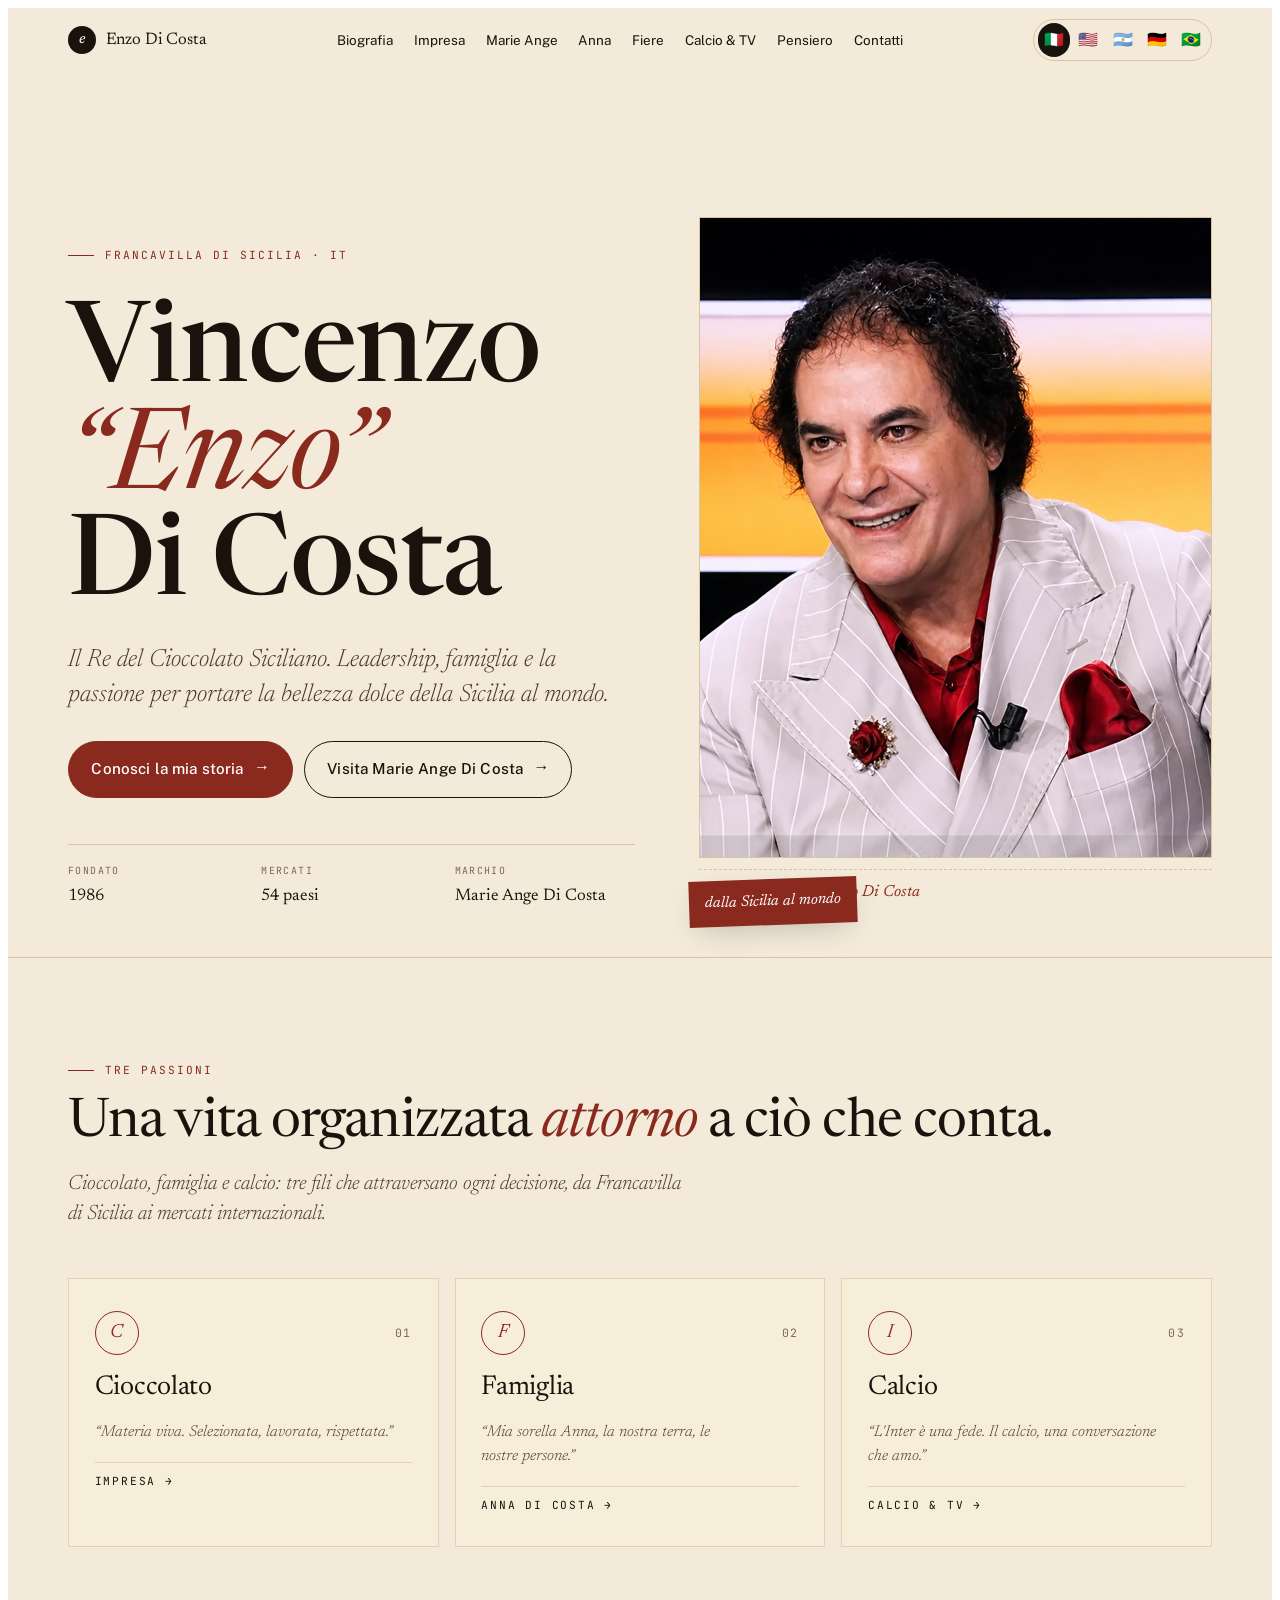
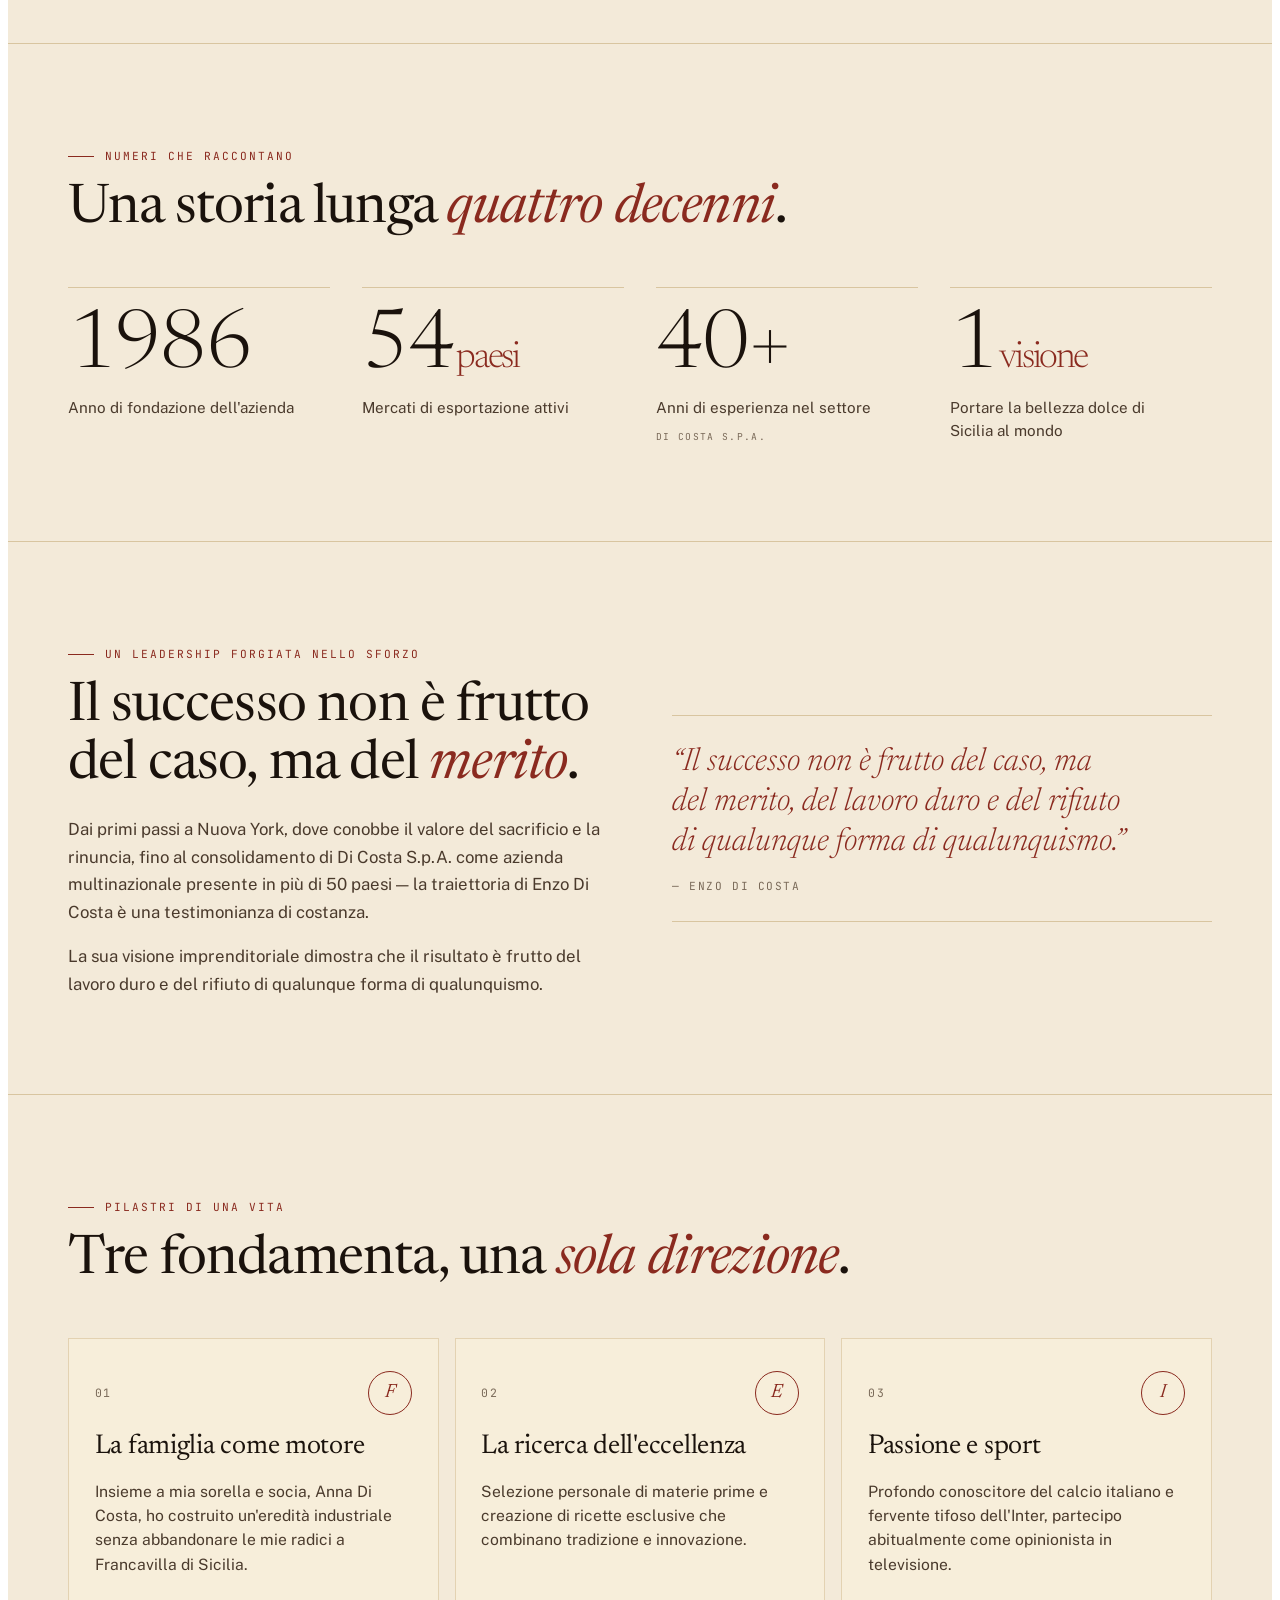
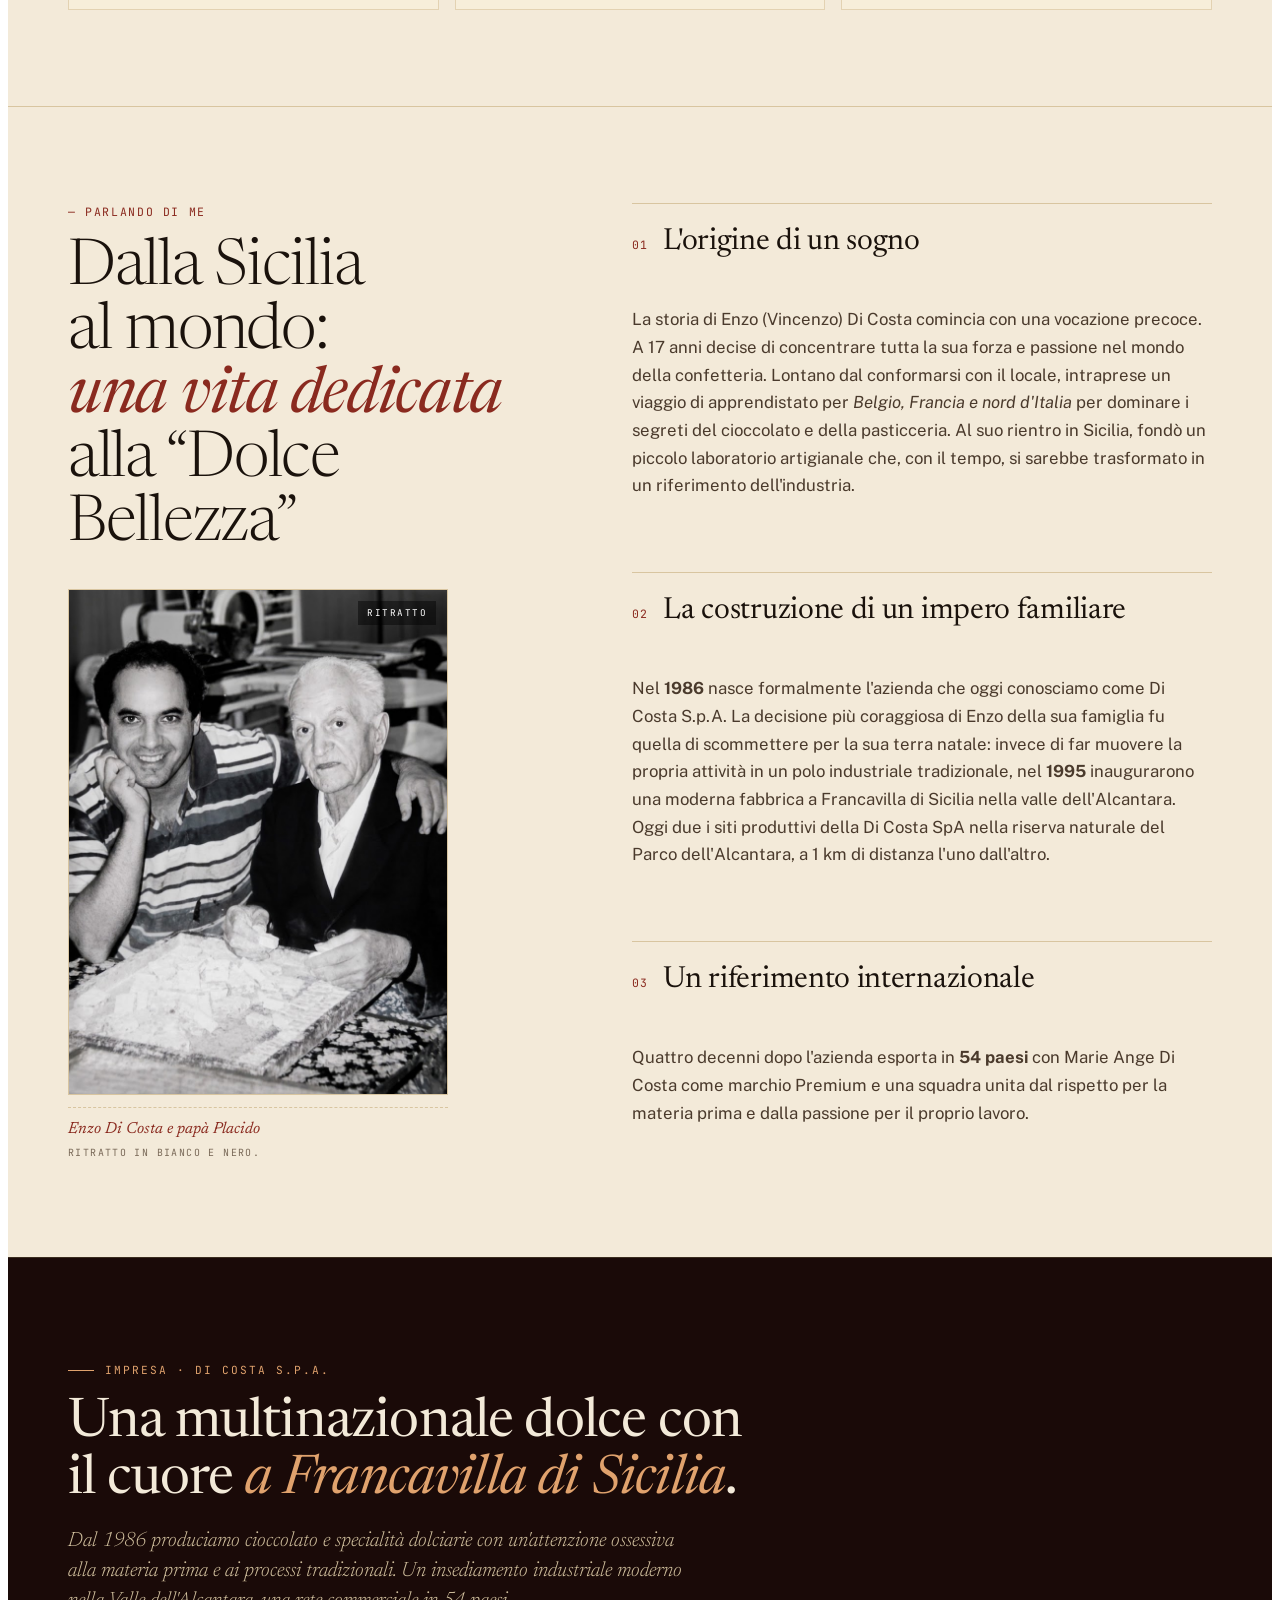
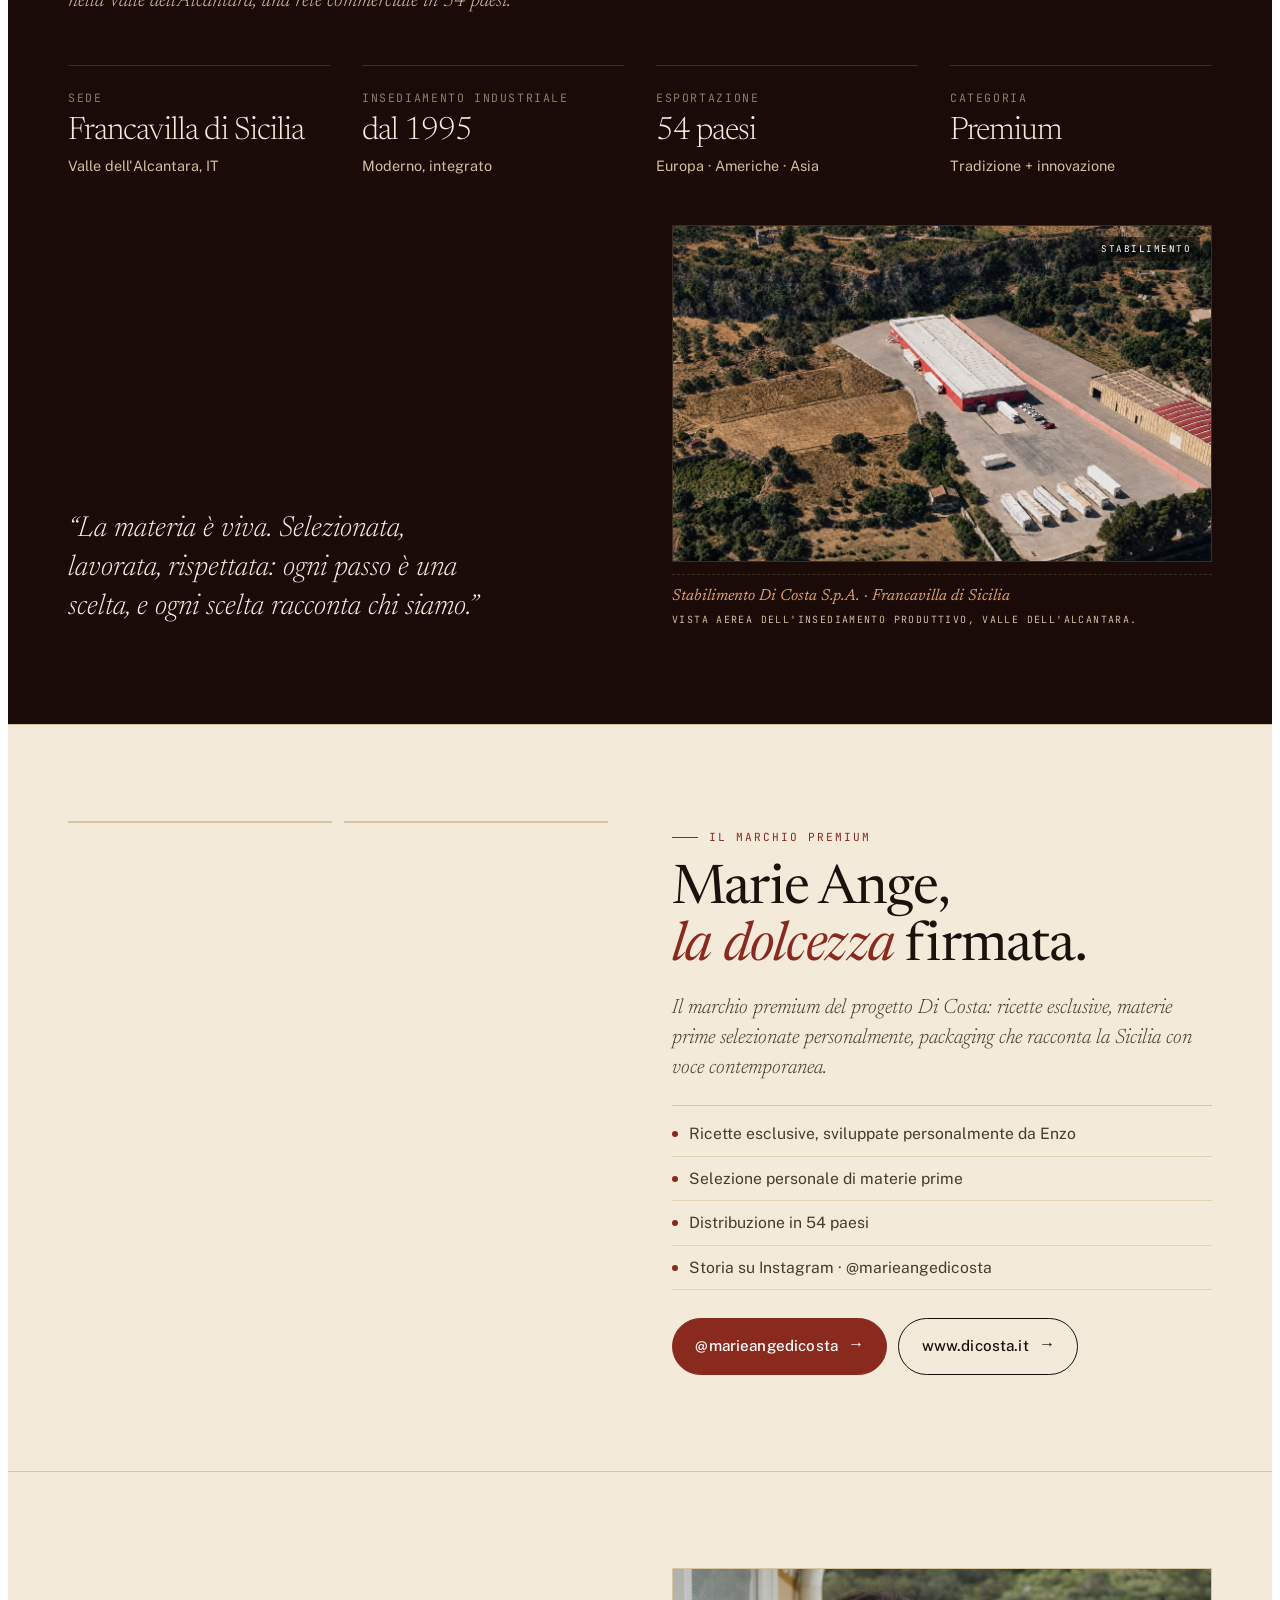
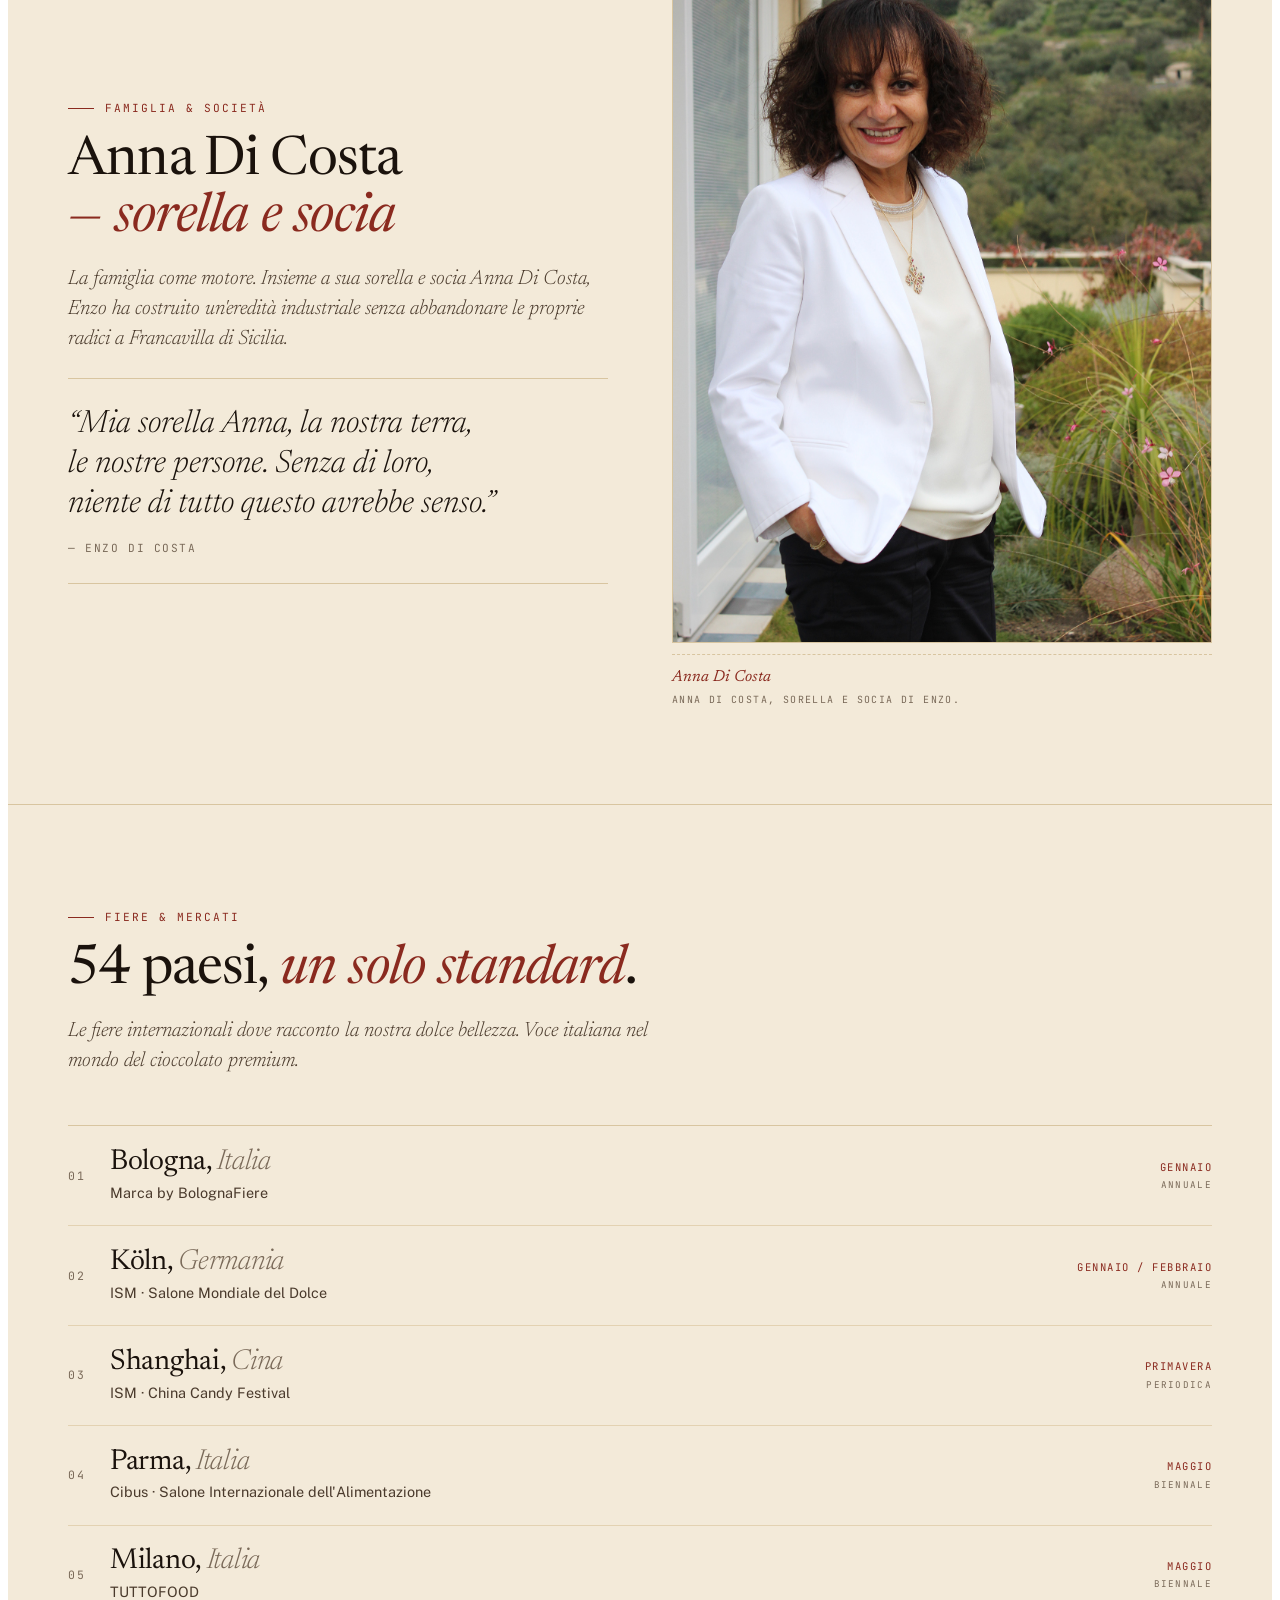
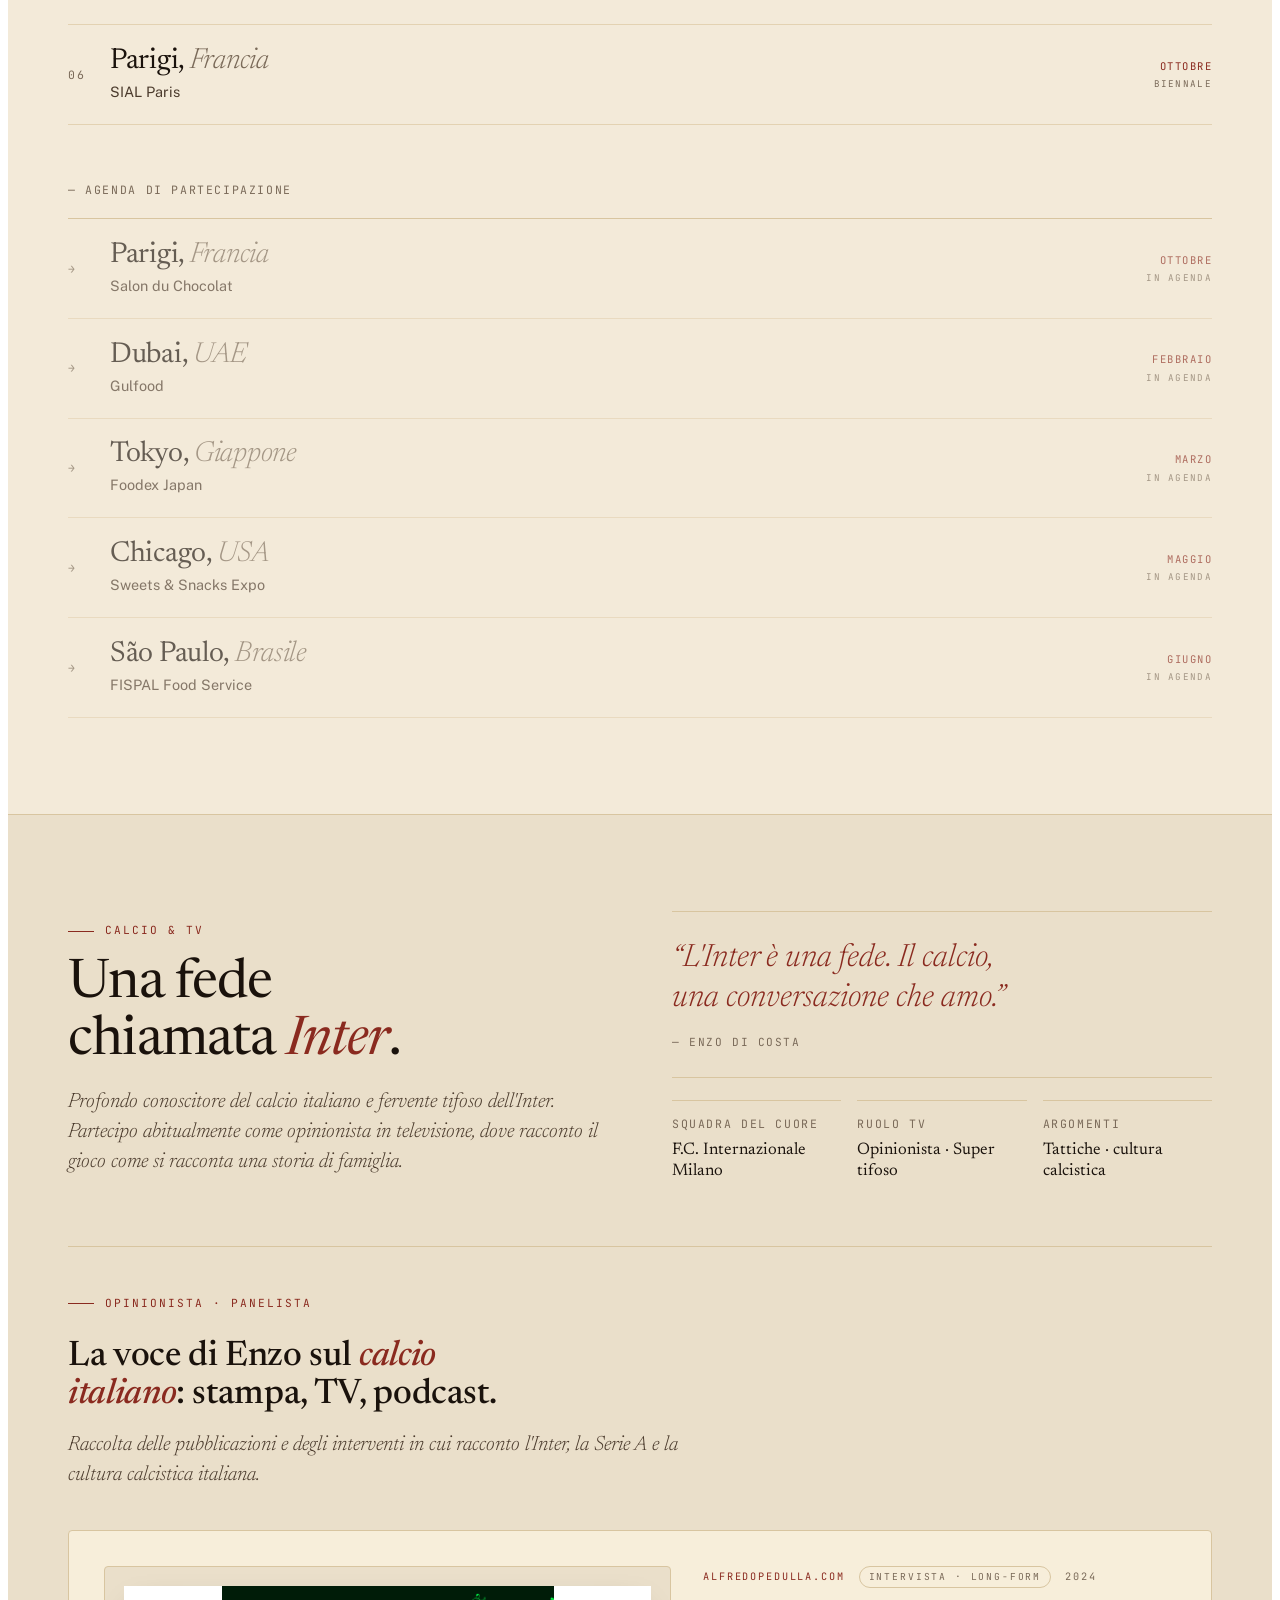
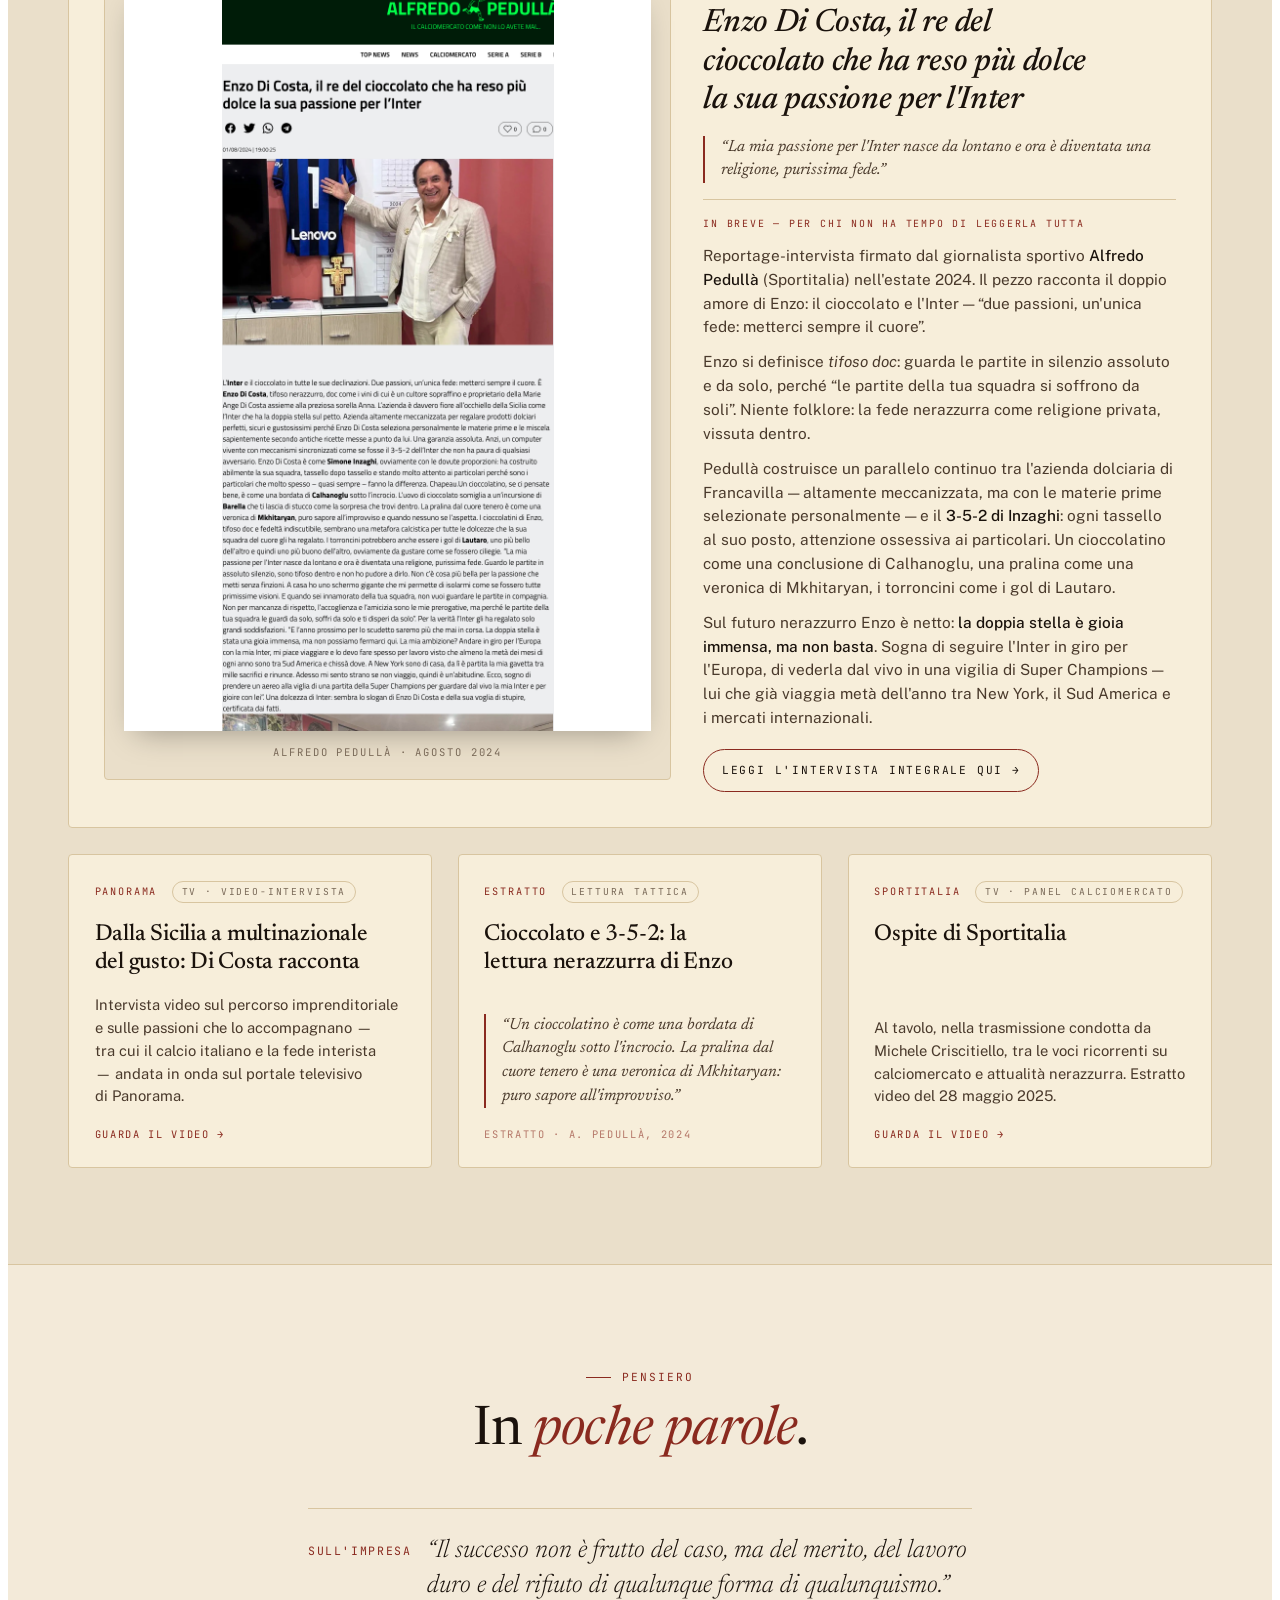
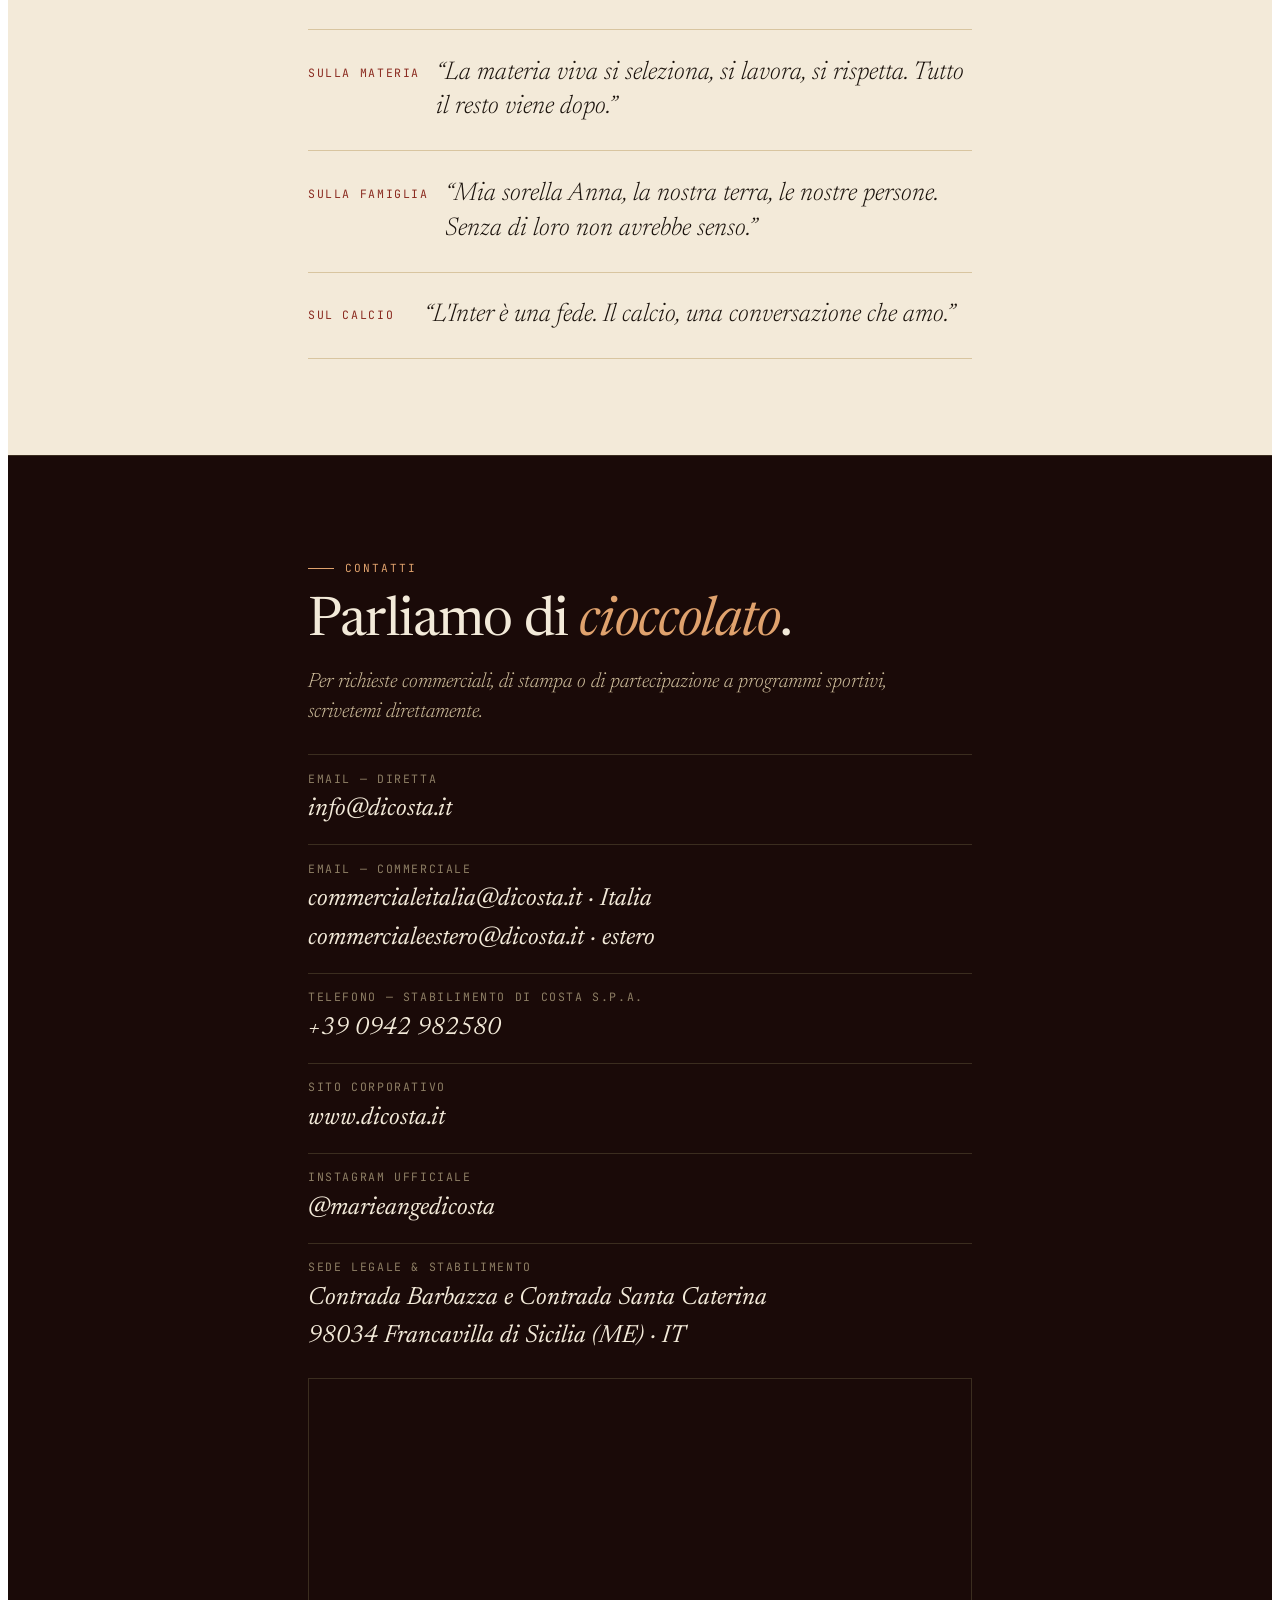
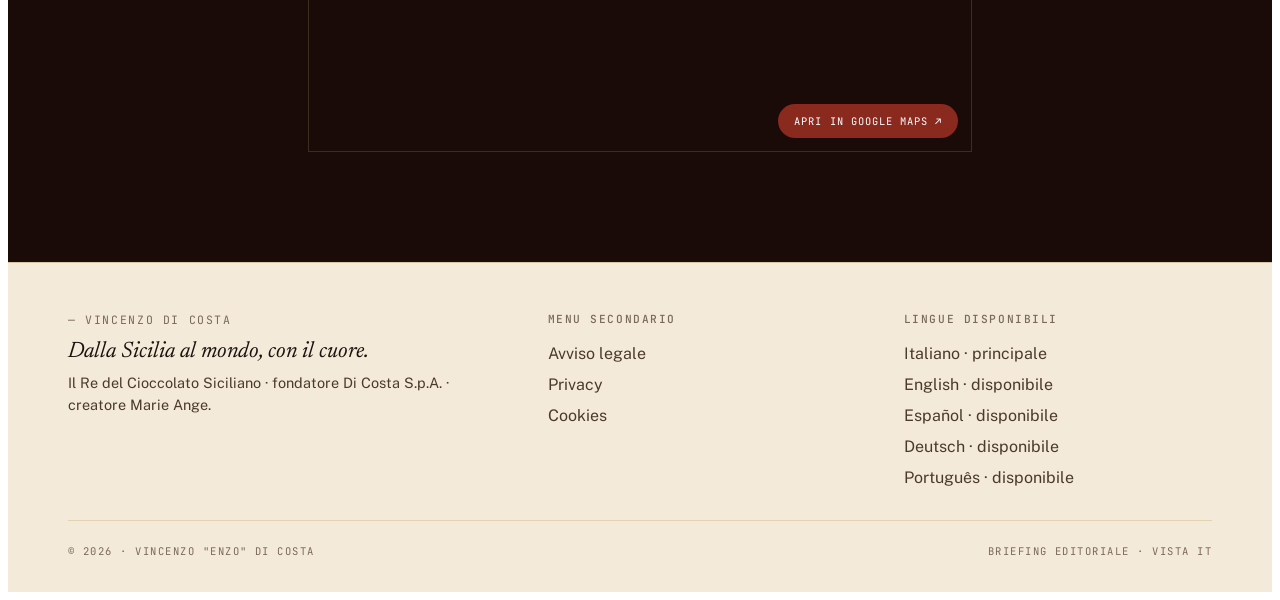
==== index.html @ a385c265 "Corrige regresión: restaura las 7 correcciones de contenido pisadas accidentalmente por un sync hech" ====
<!doctype html>
<html lang="it">
<head>
<meta charset="utf-8" />
<meta name="viewport" content="width=device-width, initial-scale=1, viewport-fit=cover" />
<title>Vincenzo "Enzo" Di Costa — Il Re del Cioccolato Siciliano</title>
<meta name="description" content="Imprenditore siciliano, fondatore di Di Costa S.p.A. e Marie Ange. Storia, valori, ferie internazionali e voce nel mondo del calcio." />

<!--
=========================================================
  ENZO DI COSTA · sito vetrina personale — stato di lavoro
=========================================================

  ULTIMO AGGIORNAMENTO: maggio 2026
  FILE: Enzo Di Costa.html (single-file vanilla HTML/CSS/JS)
  LINGUE: IT (principale) · EN · ES — switcher attivo (stub)

  ─────────────────────────────────────────────────────────
  SEZIONI ATTIVE (in ordine di scroll)
  ─────────────────────────────────────────────────────────
   01  Hero
   02  Tre passioni (cards: cioccolato · famiglia · calcio)
   03  Biografia
   04  Impresa / Di Costa S.p.A.
   05  Anna Di Costa
   06  Ferie & mercati internazionali (54 paesi)
   07  Calcio & TV  →  include il modulo
                       "Opinionista · panelista"
                       con embed in-page dell'intervista
                       di Alfredo Pedullà (2024).
   08  Pensiero (4 citazioni)
   09  Stampa (rassegna)
   10  Contatto (form + dati diretti)
   11  Footer

  ─────────────────────────────────────────────────────────
  STATO ATTUALE
  ─────────────────────────────────────────────────────────
   ✓ Layout, type system, palette, tweaks panel, switcher
     lingua, modal embed, form contatto (stub) → OK
   ✓ Sezione Calcio & TV ampliata con cards
     "Opinionista · panelista":
       · Intervista Pedullà (featured, con riassunto IT
         e bottone che apre il modal con iframe)
       · Video Panorama
       · Estratto tattico "cioccolato / 3-5-2"
       · 3 cards placeholder "da completare…" per
         future apparizioni TV, reels IG e podcast.

  ─────────────────────────────────────────────────────────
  DA COMPLETARE — dati da fornire all'IA per il prossimo giro
  ─────────────────────────────────────────────────────────

   ▸ CONTATTI (sezione #contatto)
     Tutte le righe sono marcate "da completare…".
     Servono:
       □ email diretta
       □ email ufficio stampa
       □ email commerciale & distribuzione
       □ telefono stabilimento Di Costa S.p.A.
         (NB: NON inserire il numero personale di Enzo)
       □ sito corporativo (www.dicosta.it ?)
       □ Instagram ufficiale (handle reale)
       □ Facebook
       □ YouTube
       □ indirizzo legale completo (via + CAP)
       □ P.IVA / C.F.
       □ manager sport & TV — nome + email
       □ ufficio stampa — nome + email
     NB: niente LinkedIn, niente TikTok, niente numero
         di telefono personale.

   ▸ FORM CONTATTO
     Attualmente è uno stub (mostra messaggio di successo
     senza inviare). Decidere se collegare a Formspree /
     Web3Forms / mailto: o a un backend.

   ▸ OPINIONISTA · PANELISTA (sezione #calcio → #opinionista)
     □ titoli reali dei programmi TV con date di messa in onda
     □ link/permalink ai reel Instagram da embeddare
     □ titoli + link dei podcast in cui Enzo è stato ospite
     □ eventuali screenshot o foto di scena per i media

   ▸ LEGALI
     □ testi di Privacy Policy / Cookie Policy / GDPR
       (oggi i link nel footer puntano a "#")

   ▸ ASSET MANCANTI (placeholder presenti)
     □ foto Enzo (hero, biografia, calcio)
     □ foto Anna
     □ foto stabilimento / linee produttive
     □ logo Di Costa S.p.A. + logo Marie Ange (vettoriali)

  ─────────────────────────────────────────────────────────
  NOTE TECNICHE
  ─────────────────────────────────────────────────────────
   · Embed Pedullà: usa iframe in modal. Se il dominio
     blocca l'inclusione (X-Frame-Options / CSP), il
     fallback automatico mostra il pulsante "Apri ↗".
     Alternativa: ri-pubblicare il testo come pagina
     interna con citazione di fonte.
   · Tweaks panel: palette / densità / tema chiaro-scuro /
     sticker hero — già funzionante, persistente via
     postMessage editor.
   · Speaker notes: non previste (sito, non deck).

=========================================================
-->

<link rel="preconnect" href="https://fonts.googleapis.com" />
<link rel="preconnect" href="https://fonts.gstatic.com" crossorigin />
<link href="https://fonts.googleapis.com/css2?family=Newsreader:ital,opsz,wght@0,6..72,300..700;1,6..72,300..700&family=Public+Sans:wght@300..700&family=JetBrains+Mono:wght@400;500&display=swap" rel="stylesheet" />

<script type="application/ld+json">
{
  "@context": "https://schema.org",
  "@graph": [
    {
      "@type": "Person",
      "name": "Vincenzo \"Enzo\" Di Costa",
      "givenName": "Vincenzo",
      "alternateName": "Enzo Di Costa",
      "jobTitle": "Fondatore e Presidente",
      "url": "https://enzodicosta.com/",
      "worksFor": { "@id": "https://enzodicosta.com/#organization" },
      "sameAs": [
        "https://www.dicosta.it",
        "https://www.instagram.com/marieangedicosta"
      ]
    },
    {
      "@type": "Organization",
      "@id": "https://enzodicosta.com/#organization",
      "name": "Di Costa S.p.A.",
      "foundingDate": "1986",
      "founder": { "@type": "Person", "name": "Vincenzo \"Enzo\" Di Costa" },
      "brand": { "@type": "Brand", "name": "Marie Ange" },
      "address": {
        "@type": "PostalAddress",
        "streetAddress": "Contrada Barbazza e Contrada Santa Caterina",
        "postalCode": "98034",
        "addressLocality": "Francavilla di Sicilia",
        "addressRegion": "ME",
        "addressCountry": "IT"
      },
      "url": "https://www.dicosta.it",
      "sameAs": ["https://www.instagram.com/marieangedicosta"]
    },
    {
      "@type": "FAQPage",
      "mainEntity": [
        {
          "@type": "Question",
          "name": "Chi è Enzo Di Costa?",
          "acceptedAnswer": {
            "@type": "Answer",
            "text": "Vincenzo \"Enzo\" Di Costa è un imprenditore siciliano, fondatore e presidente di Di Costa S.p.A., azienda dolciaria fondata nel 1986 a Francavilla di Sicilia. È anche opinionista calcistico, tifoso dell'Inter, con apparizioni regolari su Sportitalia."
          }
        },
        {
          "@type": "Question",
          "name": "Che cos'è Di Costa S.p.A.?",
          "acceptedAnswer": {
            "@type": "Answer",
            "text": "Di Costa S.p.A. è un'azienda dolciaria siciliana fondata nel 1986, con sede in Contrada Barbazza e Contrada Santa Caterina, Francavilla di Sicilia (Valle dell'Alcantara). Esporta in 54 paesi."
          }
        },
        {
          "@type": "Question",
          "name": "Che cos'è Marie Ange?",
          "acceptedAnswer": {
            "@type": "Answer",
            "text": "Marie Ange è il marchio premium di Di Costa S.p.A., dedicato a cioccolato e specialità dolci di alta gamma."
          }
        },
        {
          "@type": "Question",
          "name": "In quanti paesi esporta Di Costa S.p.A.?",
          "acceptedAnswer": {
            "@type": "Answer",
            "text": "Di Costa S.p.A. esporta in 54 paesi."
          }
        },
        {
          "@type": "Question",
          "name": "Dove si trova lo stabilimento di Di Costa S.p.A.?",
          "acceptedAnswer": {
            "@type": "Answer",
            "text": "Lo stabilimento si trova a Francavilla di Sicilia (ME), nel Valle dell'Alcantara, in Sicilia."
          }
        },
        {
          "@type": "Question",
          "name": "Chi è Anna Di Costa?",
          "acceptedAnswer": {
            "@type": "Answer",
            "text": "Anna Di Costa è la sorella e socia di Enzo Di Costa, con cui ha costruito l'eredità industriale di Di Costa S.p.A."
          }
        },
        {
          "@type": "Question",
          "name": "Enzo Di Costa è legato anche al mondo del calcio?",
          "acceptedAnswer": {
            "@type": "Answer",
            "text": "Sì — è un profondo conoscitore del calcio italiano e fervente tifoso dell'Inter. Partecipa regolarmente come opinionista in TV, con apparizioni su Sportitalia, incluso un reportage-intervista firmato da Alfredo Pedullà nel 2024."
          }
        },
        {
          "@type": "Question",
          "name": "A quali fiere internazionali partecipa Di Costa S.p.A.?",
          "acceptedAnswer": {
            "@type": "Answer",
            "text": "Di Costa S.p.A. partecipa a fiere internazionali del settore dolciario e alimentare, tra cui Marca (Bologna), ISM (Colonia e Shanghai), Cibus (Parma), TUTTOFOOD (Milano) e SIAL (Parigi)."
          }
        }
      ]
    }
  ]
}
</script>

<style id="edc-styles">
/* =========================================================
   ENZO DI COSTA — single-file vanilla design
   All selectors prefixed `.edc-` so WordPress theme CSS
   cannot override us. Drop the whole <style> + <body> markup
   into a WP Custom HTML block or a page template.
   ========================================================= */

.edc * { box-sizing: border-box; }
.edc {
  /* tokens — overwritten at runtime by the Tweaks panel */
  --edc-bg:        #f3ead9;
  --edc-bg-soft:   #ece1c9;
  --edc-bg-card:   #f8f1e2;
  --edc-bg-deep:   #1d130c;
  --edc-ink:       #1a120c;
  --edc-ink-soft:  #4a3a2c;
  --edc-ink-mute:  #7a6a59;
  --edc-line:      #d8c5a0;
  --edc-line-soft: #e3d2b2;
  --edc-accent:    #b25a2c;
  --edc-accent-2:  #8a2a1f;
  --edc-pad:       1.25rem;

  --edc-f-serif: "Newsreader", ui-serif, Georgia, "Times New Roman", serif;
  --edc-f-sans:  "Public Sans", -apple-system, BlinkMacSystemFont, "Helvetica Neue", Arial, sans-serif;
  --edc-f-mono:  "JetBrains Mono", ui-monospace, "SF Mono", Menlo, monospace;

  background: var(--edc-bg);
  color: var(--edc-ink);
  font-family: var(--edc-f-sans);
  font-size: 16px;
  line-height: 1.55;
  -webkit-font-smoothing: antialiased;
  text-rendering: optimizeLegibility;
  transition: background .3s ease, color .3s ease;
}
.edc[data-theme="dark"] {
  --edc-bg:        #14100b;
  --edc-bg-soft:   #1f1812;
  --edc-bg-card:   #1a140e;
  --edc-bg-deep:   #0b0805;
  --edc-ink:       #f3ead9;
  --edc-ink-soft:  #d9c8a6;
  --edc-ink-mute:  #8a7a60;
  --edc-line:      #3a2e22;
  --edc-line-soft: #2a2118;
  --edc-accent:    #d97a45;
  --edc-accent-2:  #c84a36;
}

.edc ::selection { background: var(--edc-accent); color: #fff; }
.edc a { color: inherit; text-decoration: none; }
.edc img { display: block; max-width: 100%; }
.edc h1, .edc h2, .edc h3, .edc h4 { font-family: var(--edc-f-serif); font-weight: 500; letter-spacing: -0.01em; margin: 0; }
.edc p { margin: 0; }
.edc button { font: inherit; color: inherit; }
.edc ul, .edc ol { margin: 0; padding: 0; list-style: none; }

@media (min-width: 720px)  { .edc { --edc-pad: 2rem; } }
@media (min-width: 1100px) { .edc { --edc-pad: 3rem; } }

/* layout primitives */
.edc-wrap { width: 100%; max-width: 1240px; margin: 0 auto; padding: 0 var(--edc-pad); }
.edc-wrap-narrow { width: 100%; max-width: 760px; margin: 0 auto; padding: 0 var(--edc-pad); }
.edc-section { padding: 4rem 0; position: relative; }
.edc-section + .edc-section { border-top: 1px solid var(--edc-line); }
@media (min-width: 720px) { .edc-section { padding: 6rem 0; } }

.edc-mono {
  font-family: var(--edc-f-mono);
  font-size: 0.72rem;
  letter-spacing: 0.14em;
  text-transform: uppercase;
}
.edc-eyebrow {
  display: inline-flex; align-items: center; gap: 0.7rem;
  font-family: var(--edc-f-mono);
  font-size: 0.7rem;
  letter-spacing: 0.18em;
  text-transform: uppercase;
  color: var(--edc-accent);
  margin-bottom: 1rem;
  white-space: nowrap;
  max-width: 100%;
  overflow: hidden;
  text-overflow: ellipsis;
}
.edc-eyebrow::before {
  content: ""; width: 1.6rem; height: 1px; background: var(--edc-accent);
}
.edc h2.edc-display, .edc .edc-display {
  font-family: var(--edc-f-serif);
  font-weight: 400;
  font-size: clamp(1.9rem, 5.5vw, 3.4rem);
  line-height: 1.05;
  letter-spacing: -0.015em;
  text-wrap: balance;
}
.edc .edc-kicker {
  font-family: var(--edc-f-serif);
  font-style: italic;
  font-weight: 300;
  font-size: clamp(1.05rem, 2.4vw, 1.3rem);
  color: var(--edc-ink-soft);
  line-height: 1.45;
  max-width: 620px;
  text-wrap: pretty;
  margin-top: 1.1rem;
}
.edc-accent-italic { color: var(--edc-accent); font-style: italic; }

/* CTA */
.edc a.edc-cta,
.edc .edc-cta {
  display: inline-flex; align-items: center; gap: 0.6rem;
  font-family: var(--edc-f-sans);
  font-size: 0.95rem;
  font-weight: 500;
  letter-spacing: 0.01em;
  padding: 0.95rem 1.4rem;
  border-radius: 999px;
  border: 1px solid var(--edc-accent);
  background: var(--edc-accent);
  color: #ffffff;
  transition: transform .2s ease, background .2s ease, color .2s ease, border-color .2s ease;
  cursor: pointer;
}
.edc a.edc-cta .edc-cta__arrow,
.edc .edc-cta .edc-cta__arrow {
  color: #ffffff;
}
.edc a.edc-cta--ghost,
.edc .edc-cta--ghost {
  background: transparent;
  color: var(--edc-ink);
  border-color: var(--edc-ink);
}
.edc a.edc-cta--ghost .edc-cta__arrow,
.edc .edc-cta--ghost .edc-cta__arrow { color: var(--edc-ink); }
.edc a.edc-cta:hover,
.edc .edc-cta:hover { transform: translateY(-1px); }
.edc a.edc-cta:hover:not(.edc-cta--ghost),
.edc .edc-cta:hover:not(.edc-cta--ghost) { background: var(--edc-ink); border-color: var(--edc-ink); color: var(--edc-bg); }
.edc a.edc-cta:hover:not(.edc-cta--ghost) .edc-cta__arrow,
.edc .edc-cta:hover:not(.edc-cta--ghost) .edc-cta__arrow { color: var(--edc-bg); }
.edc a.edc-cta--ghost:hover,
.edc .edc-cta--ghost:hover { background: var(--edc-ink); border-color: var(--edc-ink); color: var(--edc-bg); }
.edc a.edc-cta--ghost:hover .edc-cta__arrow,
.edc .edc-cta--ghost:hover .edc-cta__arrow { color: var(--edc-bg); }
.edc-cta__arrow { font-family: var(--edc-f-serif); font-style: italic; font-size: 1.05em; transform: translateY(-1px); }

/* placeholder (striped SVG-style) */
.edc-ph {
  position: relative;
  background: var(--edc-bg-soft);
  background-image: repeating-linear-gradient(135deg, transparent 0 22px, rgba(120,80,40,.08) 22px 23px);
  border: 1px solid var(--edc-line);
  display: flex; align-items: flex-end; justify-content: flex-start;
  overflow: hidden;
}
.edc-ph--deep {
  background: var(--edc-bg-deep);
  background-image: repeating-linear-gradient(135deg, transparent 0 22px, rgba(255,236,200,.07) 22px 23px);
  border-color: rgba(255,236,200,.08);
}
.edc-ph__label {
  font-family: var(--edc-f-mono);
  font-size: 0.66rem;
  letter-spacing: 0.14em;
  text-transform: uppercase;
  color: var(--edc-ink-mute);
  padding: 0.75rem 0.9rem;
  max-width: 88%;
  line-height: 1.4;
}
.edc-ph__corner {
  position: absolute; top: 0.9rem; right: 0.9rem;
  font-family: var(--edc-f-mono);
  font-size: 0.6rem;
  letter-spacing: 0.16em;
  text-transform: uppercase;
  color: var(--edc-ink-mute);
}

/* =========================================================
   NAV
   ========================================================= */
.edc-nav {
  position: sticky; top: 0; z-index: 80;
  background: transparent;
  border-bottom: 1px solid transparent;
  transition: background .25s ease, border-color .25s ease, backdrop-filter .25s ease;
}
.edc-nav.is-scrolled {
  background: color-mix(in oklab, var(--edc-bg) 88%, transparent);
  backdrop-filter: blur(14px) saturate(120%);
  -webkit-backdrop-filter: blur(14px) saturate(120%);
  border-bottom-color: var(--edc-line-soft);
}
.edc-nav__inner {
  display: flex; align-items: center; justify-content: space-between;
  height: 64px;
}
.edc-logo { display: flex; align-items: center; gap: 0.6rem; }
.edc-logo__mark {
  width: 28px; height: 28px; border-radius: 50%;
  background: var(--edc-ink); color: var(--edc-bg);
  display: grid; place-items: center;
  font-family: var(--edc-f-serif); font-style: italic;
  font-size: 0.95rem; font-weight: 500;
}
.edc-logo__word { font-family: var(--edc-f-serif); font-size: 1.05rem; letter-spacing: -0.01em; }

.edc-nav__links { display: none; align-items: center; gap: 1.3rem; }
@media (min-width: 1080px) { .edc-nav__links { display: flex; } }
.edc-nav__link {
  font-size: 0.84rem;
  color: var(--edc-ink-soft);
  position: relative;
  padding: 0.25rem 0;
  transition: color .2s ease;
}
.edc-nav__link.is-active,
.edc-nav__link:hover { color: var(--edc-accent); }
.edc-nav__link.is-active::after {
  content: ""; position: absolute; left: 0; right: 0; bottom: -2px;
  height: 1px; background: var(--edc-accent);
}

.edc-nav__right { display: flex; align-items: center; gap: 0.6rem; }
.edc-lang {
  display: flex; align-items: center; gap: 0.1rem;
  font-size: 1rem;
  border: 1px solid var(--edc-line);
  border-radius: 999px;
  padding: 0.2rem;
}
.edc-lang button {
  border: none; cursor: pointer; background: transparent;
  line-height: 1;
  padding: 0.3rem 0.4rem;
  border-radius: 999px;
  transition: all .2s ease;
  font: inherit;
}
.edc-lang button.is-active { background: var(--edc-ink); }

.edc-menu-btn {
  width: 40px; height: 40px; border-radius: 50%;
  border: 1px solid var(--edc-line);
  background: transparent; color: var(--edc-ink);
  cursor: pointer; display: grid; place-items: center;
}
/* redundant on desktop — the full nav links are already visible there */
@media (min-width: 1080px) { .edc-menu-btn { display: none; } }
.edc-menu-btn__icon {
  display: block; width: 16px; height: 10px; position: relative;
}
.edc-menu-btn__icon span {
  position: absolute; left: 0; right: 0; height: 1px;
  background: currentColor;
  transition: transform .2s ease, top .2s ease;
}
.edc-menu-btn__icon span:nth-child(1) { top: 0; }
.edc-menu-btn__icon span:nth-child(2) { top: 9px; }
.edc-menu-btn.is-open .edc-menu-btn__icon span:nth-child(1) { top: 4px; transform: rotate(45deg); }
.edc-menu-btn.is-open .edc-menu-btn__icon span:nth-child(2) { top: 4px; transform: rotate(-45deg); }

/* sliding menu panel */
.edc-menu {
  position: fixed; inset: 0; z-index: 75;
  background: var(--edc-bg);
  transform: translateY(-100%);
  transition: transform .45s cubic-bezier(.7,0,.2,1);
  padding-top: 64px;
  overflow: auto;
}
.edc-menu.is-open { transform: translateY(0); }
.edc-menu__inner { padding-top: 1.6rem; padding-bottom: 3rem; }
.edc-menu__label { color: var(--edc-ink-mute); margin-bottom: 1.4rem; }
.edc-menu__list { display: grid; gap: 0.2rem; }
.edc-menu__item { border-top: 1px solid var(--edc-line-soft); }
.edc-menu__item a {
  display: flex; justify-content: space-between; align-items: baseline;
  padding: 0.8rem 0;
  font-family: var(--edc-f-serif);
  font-size: clamp(1.35rem, 4.5vw, 1.95rem);
  font-weight: 400;
  line-height: 1.05;
  letter-spacing: -0.015em;
}
.edc-menu__item a:hover { color: var(--edc-accent); }
.edc-menu__item small {
  font-family: var(--edc-f-mono);
  font-size: 0.62rem;
  letter-spacing: 0.14em;
  color: var(--edc-ink-mute);
}
.edc-menu__contact {
  margin-top: 3rem; padding-top: 1.4rem;
  border-top: 1px solid var(--edc-line);
  display: grid; gap: 0.8rem;
}
.edc-menu__contact a {
  font-family: var(--edc-f-serif);
  font-size: 1.2rem;
  font-style: italic;
}
.edc-menu__contact a:hover { color: var(--edc-accent); }

/* =========================================================
   HERO
   ========================================================= */
.edc-hero { padding-top: 7rem; padding-bottom: 3rem; }
@media (min-width: 720px) { .edc-hero { padding-top: 9rem; } }
.edc-hero__grid {
  display: grid; grid-template-columns: minmax(0, 1fr); gap: 2.4rem;
}
@media (min-width: 860px) {
  .edc-hero__grid { grid-template-columns: 1.05fr 0.95fr; gap: 4rem; align-items: end; }
}
.edc-hero__text { display: grid; gap: 1.4rem; align-content: start; }
.edc-hero__h1 {
  font-family: var(--edc-f-serif);
  font-weight: 300;
  font-size: clamp(2.6rem, 11vw, 7rem);
  line-height: 0.95;
  letter-spacing: -0.025em;
  text-wrap: balance;
}
.edc-hero__h1 em { font-style: italic; font-weight: 400; color: var(--edc-accent); }
.edc-hero__lema {
  font-family: var(--edc-f-serif);
  font-style: italic;
  font-weight: 300;
  font-size: clamp(1.15rem, 3.5vw, 1.55rem);
  color: var(--edc-ink-soft);
  line-height: 1.4;
  max-width: 560px;
  text-wrap: pretty;
}
.edc-hero__ctas { display: flex; gap: 0.7rem; flex-wrap: wrap; margin-top: 0.3rem; }
.edc-hero__meta {
  margin-top: 1.5rem;
  display: grid; grid-template-columns: repeat(3, minmax(0,1fr));
  gap: 0.8rem;
  border-top: 1px solid var(--edc-line);
  padding-top: 1.1rem;
}
.edc-hero__meta-label { color: var(--edc-ink-mute); font-size: 0.62rem; margin-bottom: 0.3rem; }
.edc-hero__meta-val { font-family: var(--edc-f-serif); font-size: 1.05rem; font-weight: 400; }
.edc-hero__image { position: relative; }
.edc-hero__sticker {
  position: absolute; left: -0.6rem; bottom: -1rem;
  padding: 0.7rem 1rem;
  background: var(--edc-accent); color: #fff;
  font-family: var(--edc-f-serif); font-style: italic; font-weight: 400;
  font-size: 0.95rem;
  transform: rotate(-2deg);
  box-shadow: 0 10px 30px -10px rgba(0,0,0,.25);
}

/* =========================================================
   GENERIC CARDS / GRIDS
   ========================================================= */
.edc-grid-auto {
  display: grid; gap: 1rem;
  grid-template-columns: repeat(auto-fit, minmax(260px, 1fr));
}
.edc-grid-2 { display: grid; gap: 2rem; grid-template-columns: minmax(0,1fr); }
@media (min-width: 900px) { .edc-grid-2 { grid-template-columns: 1fr 1fr; gap: 4rem; } }

.edc-card {
  padding: 2rem 1.6rem;
  background: var(--edc-bg-card);
  border: 1px solid var(--edc-line-soft);
  display: flex; flex-direction: column; gap: 1.1rem;
  position: relative;
  transition: transform .25s ease, border-color .25s ease;
}
.edc-card:hover { transform: translateY(-3px); border-color: var(--edc-accent); }
.edc-card__head { display: flex; align-items: center; justify-content: space-between; }
.edc-card__num { color: var(--edc-ink-mute); font-family: var(--edc-f-mono); font-size: 0.72rem; letter-spacing: 0.14em; text-transform: uppercase; }
.edc-card__glyph {
  width: 44px; height: 44px; border-radius: 50%;
  border: 1px solid var(--edc-accent);
  color: var(--edc-accent);
  display: grid; place-items: center;
  font-family: var(--edc-f-serif); font-style: italic; font-size: 1.2rem;
}
.edc-card h3 {
  font-family: var(--edc-f-serif); font-weight: 400;
  font-size: clamp(1.4rem, 3.8vw, 1.7rem);
  line-height: 1.1; text-wrap: balance;
}
.edc-card p {
  color: var(--edc-ink-soft);
  font-size: 0.98rem;
  line-height: 1.55;
}
.edc-card__quote {
  font-family: var(--edc-f-serif); font-style: italic; font-weight: 300;
  font-size: 1.05rem; line-height: 1.45;
  color: var(--edc-ink-soft);
  text-wrap: pretty;
}
.edc-card__link {
  font-family: var(--edc-f-mono); font-size: 0.7rem;
  letter-spacing: 0.16em; text-transform: uppercase;
  color: var(--edc-accent);
  padding-top: 0.6rem;
  border-top: 1px solid var(--edc-line-soft);
}

/* stat block */
.edc-stat { border-top: 1px solid var(--edc-line); padding-top: 1.4rem; }
.edc-stat__num {
  font-family: var(--edc-f-serif); font-weight: 300;
  font-size: clamp(3rem, 9vw, 5rem);
  line-height: 0.95;
  letter-spacing: -0.03em;
  display: flex; align-items: baseline; gap: 0.2rem;
}
.edc-stat__suffix { font-size: 0.45em; color: var(--edc-accent); }
.edc-stat__label { margin-top: 0.6rem; font-size: 0.95rem; color: var(--edc-ink-soft); max-width: 240px; }
.edc-stat__foot { margin-top: 0.7rem; color: var(--edc-ink-mute); font-family: var(--edc-f-mono); font-size: 0.6rem; letter-spacing: 0.14em; text-transform: uppercase; }

/* pullquote */
.edc-pull {
  margin: 0;
  padding: 1.6rem 0;
  border-top: 1px solid var(--edc-line);
  border-bottom: 1px solid var(--edc-line);
}
.edc-pull p {
  font-family: var(--edc-f-serif); font-style: italic; font-weight: 300;
  font-size: clamp(1.4rem, 3.2vw, 2rem);
  line-height: 1.25;
  text-wrap: balance;
}
.edc-pull--accent p { color: var(--edc-accent); }
.edc-pull cite {
  display: block; margin-top: 1rem;
  font-family: var(--edc-f-mono);
  font-size: 0.7rem; letter-spacing: 0.14em; text-transform: uppercase;
  color: var(--edc-ink-mute);
  font-style: normal;
}

/* dark section helpers */
.edc-section--dark {
  background: var(--edc-bg-deep);
  --edc-ink: #f3ead9;
  --edc-ink-soft: #d0bf9d;
  --edc-ink-mute: #8d7e64;
  --edc-line: #3b2d1f;
  --edc-line-soft: #2a2018;
  --edc-bg-card: #251a11;
  /* Re-resolve the inherited color cascade — custom-property changes do NOT
     reflow already-resolved computed colors farther up the tree. */
  color: var(--edc-ink);
}
.edc-section--dark h1,
.edc-section--dark h2,
.edc-section--dark h3,
.edc-section--dark h4,
.edc-section--dark strong,
.edc-section--dark cite,
.edc-section--dark blockquote p { color: var(--edc-ink); }
.edc-section--dark .edc-eyebrow { color: #e0a26d; }
.edc-section--dark .edc-eyebrow::before { background: #e0a26d; }
.edc-section--dark .edc-accent-italic { color: #e0a26d; }

/* bio chapter rows */
.edc-bio__grid { display: grid; gap: 3rem; }
@media (min-width: 980px) {
  .edc-bio__grid { grid-template-columns: 1fr 1.2fr; gap: 5rem; }
  .edc-bio__aside { position: sticky; top: 90px; align-self: start; }
}
.edc-chapter { border-top: 1px solid var(--edc-line); padding-top: 1.4rem; display: grid; gap: 0.8rem; }
.edc-chapter__head { display: flex; align-items: baseline; gap: 0.9rem; }
.edc-chapter__num { color: var(--edc-accent); font-family: var(--edc-f-mono); font-size: 0.72rem; letter-spacing: 0.14em; text-transform: uppercase; }
.edc-chapter h3 {
  font-family: var(--edc-f-serif); font-weight: 400;
  font-size: clamp(1.4rem, 3.6vw, 1.9rem);
  line-height: 1.1; text-wrap: balance;
}
.edc-chapter p { font-size: 1.05rem; line-height: 1.65; color: var(--edc-ink-soft); text-wrap: pretty; }

/* fair row */
.edc-fair {
  display: grid;
  grid-template-columns: auto 1fr auto;
  gap: 1rem; padding: 1.3rem 0;
  border-bottom: 1px solid var(--edc-line-soft);
  align-items: center;
  transition: padding-left .25s ease, color .25s ease;
}
.edc-fair:hover { padding-left: 0.6rem; color: var(--edc-accent); }
.edc-fair__num { color: var(--edc-ink-mute); font-family: var(--edc-f-mono); font-size: 0.72rem; letter-spacing: 0.14em; text-transform: uppercase; min-width: 26px; }
.edc-fair__title {
  font-family: var(--edc-f-serif);
  font-size: clamp(1.3rem, 3.6vw, 1.8rem);
  font-weight: 400; line-height: 1.1; letter-spacing: -0.01em;
}
.edc-fair__title em { font-style: italic; font-weight: 300; color: var(--edc-ink-mute); }
.edc-fair__event { font-size: 0.9rem; color: var(--edc-ink-soft); margin-top: 0.2rem; }
.edc-fair__meta { text-align: right; display: grid; gap: 0.2rem; }
.edc-fair__month { color: var(--edc-accent); font-family: var(--edc-f-mono); font-size: 0.66rem; letter-spacing: 0.14em; text-transform: uppercase; }
.edc-fair__year { color: var(--edc-ink-mute); font-family: var(--edc-f-mono); font-size: 0.58rem; letter-spacing: 0.14em; text-transform: uppercase; }

/* press */
.edc-press { padding: 1.6rem 0; border-top: 1px solid var(--edc-line); display: grid; gap: 0.5rem; }
.edc-press:last-child { border-bottom: 1px solid var(--edc-line); }
.edc-press__head { display: flex; align-items: baseline; gap: 0.8rem; flex-wrap: wrap; }
.edc-press__source { font-family: var(--edc-f-serif); font-style: italic; font-size: 1.15rem; color: var(--edc-accent); }
.edc-press__year { color: var(--edc-ink-mute); font-family: var(--edc-f-mono); font-size: 0.66rem; letter-spacing: 0.14em; text-transform: uppercase; }
.edc-press h3 {
  font-family: var(--edc-f-serif); font-weight: 400;
  font-size: clamp(1.2rem, 3.4vw, 1.6rem);
  line-height: 1.15; text-wrap: balance;
}
.edc-press p { font-size: 0.94rem; color: var(--edc-ink-soft); }

/* contact form */
.edc-contact__grid { display: grid; gap: 2.6rem; }
@media (min-width: 980px) { .edc-contact__grid { grid-template-columns: 1fr 1.1fr; gap: 5rem; } }
.edc-contact__lines { display: grid; gap: 0; margin-top: 1.6rem; }
.edc-contact__line {
  display: grid; gap: 0.25rem; padding: 0.9rem 0;
  border-top: 1px solid var(--edc-line);
  transition: padding-left .25s ease;
}
.edc-contact__line:hover { padding-left: 0.4rem; }
.edc-contact__line .edc-mono { color: var(--edc-ink-mute); }
.edc-contact__line strong {
  font-family: var(--edc-f-serif); font-style: italic;
  font-size: clamp(1.15rem, 3.4vw, 1.55rem);
  font-weight: 400;
}
.edc-contact__line strong a { color: inherit; }
/* email links: built via JS (not present in raw HTML) to deter spam-harvesting bots.
   On mouse/trackpad devices they render as plain selectable text (most desktop
   mail clients aren't configured); on touch devices they stay tappable mailto: links. */
.edc-email {
  text-decoration: none;
  border-bottom: 1px dotted currentColor;
}
@media (hover: hover) and (pointer: fine) {
  .edc-email { pointer-events: none; cursor: text; border-bottom: none; }
}
.edc-map {
  display: block;
  margin-top: 1.1rem;
  position: relative;
  aspect-ratio: 16 / 9;
  overflow: hidden;
  border: 1px solid var(--edc-line);
}
.edc-map iframe { width: 100%; height: 100%; border: 0; display: block; pointer-events: none; }
.edc-map::after {
  content: "Apri in Google Maps ↗";
  position: absolute; right: 0.8rem; bottom: 0.8rem;
  background: var(--edc-accent); color: #fff;
  font-family: var(--edc-f-mono); font-size: 0.65rem; letter-spacing: 0.1em; text-transform: uppercase;
  padding: 0.55rem 1rem; border-radius: 999px;
  transition: background .2s ease;
}
.edc-map:hover::after { background: var(--edc-ink); }
[data-lang="en"] .edc-map::after { content: "Open in Google Maps ↗"; }
[data-lang="es"] .edc-map::after { content: "Abrir en Google Maps ↗"; }
[data-lang="de"] .edc-map::after { content: "In Google Maps öffnen ↗"; }
[data-lang="pt"] .edc-map::after { content: "Abrir no Google Maps ↗"; }
.edc-contact__line--todo { cursor: default; }
.edc-contact__line--todo:hover { padding-left: 0; }
.edc-contact__line--todo strong {
  color: var(--edc-ink-mute);
  font-style: italic;
  opacity: 0.85;
}
.edc-contact__line--todo strong::before {
  content: "\2192 ";
  font-family: var(--edc-f-mono);
  font-style: normal;
  font-size: 0.75em;
  margin-right: 0.3em;
  color: var(--edc-accent);
  opacity: 0.7;
}
.edc-todo-inline {
  font-family: var(--edc-f-mono);
  font-style: normal;
  font-size: 0.62rem;
  letter-spacing: 0.14em;
  text-transform: uppercase;
  color: var(--edc-accent);
  opacity: 0.75;
  display: inline-block;
  margin-top: 0.3rem;
}
.edc-menu__contact a[data-todo] {
  color: var(--edc-ink-mute);
  opacity: 0.75;
  pointer-events: none;
}

/* opinionista — embeds */
.edc-opinion {
  margin-top: 4rem;
  padding-top: 3rem;
  border-top: 1px solid var(--edc-line);
}
.edc-opinion__head {
  display: grid;
  gap: 0.6rem;
  margin-bottom: 2.4rem;
  max-width: 720px;
}
.edc-opinion__title {
  font-family: var(--edc-f-serif);
  font-weight: 400;
  font-size: clamp(1.6rem, 3.6vw, 2.2rem);
  line-height: 1.1;
  text-wrap: balance;
}
.edc-opinion__grid {
  display: grid;
  gap: 1.6rem;
  grid-template-columns: repeat(auto-fit, minmax(300px, 1fr));
}
.edc-opinion__card {
  display: grid;
  grid-template-rows: auto 1fr auto;
  gap: 1.1rem;
  padding: 1.6rem;
  background: var(--edc-bg-card);
  border: 1px solid var(--edc-line);
  border-radius: 4px;
  text-decoration: none;
  color: inherit;
  transition: transform .25s ease, border-color .25s ease, box-shadow .25s ease;
  position: relative;
}
.edc-opinion__card:hover {
  transform: translateY(-3px);
  border-color: var(--edc-accent);
  box-shadow: 0 18px 40px -28px rgba(0,0,0,0.35);
}
.edc-opinion__card[data-kind="featured"] {
  grid-column: 1 / -1;
  grid-template-columns: 1.2fr 1fr;
  grid-template-rows: auto;
  align-items: start;
  padding: 2.2rem;
  gap: 2rem;
}
@media (max-width: 880px) {
  .edc-opinion__card[data-kind="featured"] { grid-template-columns: 1fr; gap: 1.4rem; padding: 1.8rem; }
}
.edc-opinion__meta {
  display: flex; align-items: baseline; gap: 0.9rem; flex-wrap: wrap;
  font-family: var(--edc-f-mono);
  font-size: 0.64rem; letter-spacing: 0.18em; text-transform: uppercase;
  color: var(--edc-ink-mute);
}
.edc-opinion__source {
  color: var(--edc-accent);
}
.edc-opinion__type {
  padding: 0.18rem 0.55rem;
  border: 1px solid var(--edc-line);
  border-radius: 999px;
  font-size: 0.6rem;
}
.edc-opinion__headline {
  font-family: var(--edc-f-serif);
  font-weight: 400;
  font-size: clamp(1.15rem, 2.4vw, 1.45rem);
  line-height: 1.2;
  text-wrap: balance;
  margin: 0;
}
.edc-opinion__card[data-kind="featured"] .edc-opinion__headline {
  font-size: clamp(1.5rem, 3vw, 2rem);
  font-style: italic;
}
.edc-opinion__quote {
  font-family: var(--edc-f-serif);
  font-style: italic;
  font-size: 1.02rem;
  line-height: 1.45;
  color: var(--edc-ink-soft);
  border-left: 2px solid var(--edc-accent);
  padding-left: 1rem;
  margin: 0;
  text-wrap: pretty;
}
.edc-opinion__excerpt {
  font-size: 0.92rem;
  color: var(--edc-ink-soft);
  line-height: 1.55;
  margin: 0;
  text-wrap: pretty;
}
.edc-opinion__cta {
  font-family: var(--edc-f-mono);
  font-size: 0.65rem; letter-spacing: 0.16em; text-transform: uppercase;
  color: var(--edc-accent);
}
.edc-opinion__card[data-kind="todo"] {
  border-style: dashed;
  background: transparent;
}
.edc-opinion__card[data-kind="todo"]:hover {
  transform: none;
  border-color: var(--edc-accent);
  box-shadow: none;
}
.edc-opinion__card[data-kind="todo"] .edc-opinion__headline {
  color: var(--edc-ink-mute);
  font-style: italic;
}
.edc-opinion__featured-media {
  background: linear-gradient(135deg, var(--edc-bg-soft) 0%, var(--edc-bg) 100%);
  border: 1px solid var(--edc-line);
  border-radius: 4px;
  display: grid;
  place-items: center;
  text-align: center;
  padding: 1.6rem;
  min-height: 220px;
}
.edc-opinion__featured-media a {
  transition: opacity .2s ease;
}
.edc-opinion__featured-media a:hover,
.edc-opinion__featured-media a:focus-visible {
  opacity: 0.85;
}
.edc-opinion__featured-body {
  display: grid;
  gap: 1rem;
  align-content: start;
}
.edc-opinion__cover {
  font-family: var(--edc-f-serif);
  font-style: italic;
  font-size: clamp(1.6rem, 3vw, 2.2rem);
  line-height: 1.05;
  color: var(--edc-ink);
}
.edc-opinion__byline {
  font-family: var(--edc-f-mono);
  font-size: 0.66rem; letter-spacing: 0.18em; text-transform: uppercase;
  color: var(--edc-ink-mute);
  margin-top: 0.8rem;
}

/* summary inside featured card */
.edc-opinion__summary {
  display: grid;
  gap: 0.7rem;
  padding: 1rem 0 0.2rem;
  border-top: 1px solid var(--edc-line);
}
.edc-opinion__summary p {
  font-size: 0.96rem;
  line-height: 1.55;
  color: var(--edc-ink-soft);
  margin: 0;
  text-wrap: pretty;
}
.edc-opinion__summary p strong {
  color: var(--edc-ink);
  font-weight: 500;
}
.edc-opinion__summary-eyebrow {
  color: var(--edc-accent) !important;
  font-size: 0.62rem !important;
  letter-spacing: 0.18em;
  text-transform: uppercase;
  font-family: var(--edc-f-mono);
  margin-bottom: 0.1rem !important;
}
.edc-opinion__open {
  appearance: none;
  background: transparent;
  border: 1px solid var(--edc-accent);
  color: var(--edc-accent);
  padding: 0.75rem 1.1rem;
  border-radius: 999px;
  cursor: pointer;
  text-align: left;
  font-family: var(--edc-f-mono);
  font-size: 0.7rem;
  letter-spacing: 0.16em;
  text-transform: uppercase;
  justify-self: start;
  transition: background .2s ease, color .2s ease;
}
.edc-opinion__open:hover {
  background: var(--edc-accent);
  color: #fff;
}

/* embed modal */
.edc-embed {
  position: fixed; inset: 0;
  display: none;
  z-index: 1000;
  background: rgba(20, 16, 12, 0.78);
  backdrop-filter: blur(4px);
  padding: clamp(1rem, 4vw, 2.4rem);
}
.edc-embed.is-on { display: grid; place-items: center; }
.edc-embed__shell {
  width: min(1100px, 100%);
  height: min(820px, 92vh);
  background: var(--edc-bg);
  border: 1px solid var(--edc-line);
  border-radius: 6px;
  display: grid;
  grid-template-rows: auto 1fr auto;
  overflow: hidden;
  box-shadow: 0 30px 80px -20px rgba(0,0,0,0.5);
}
.edc-embed__head {
  display: flex; align-items: center; justify-content: space-between; gap: 1rem;
  padding: 0.9rem 1.2rem;
  border-bottom: 1px solid var(--edc-line);
  background: var(--edc-bg-card);
}
.edc-embed__title {
  font-family: var(--edc-f-mono);
  font-size: 0.7rem; letter-spacing: 0.16em; text-transform: uppercase;
  color: var(--edc-ink-mute);
  display: flex; align-items: center; gap: 0.6rem;
  min-width: 0;
}
.edc-embed__title span {
  white-space: nowrap; overflow: hidden; text-overflow: ellipsis;
}
.edc-embed__title::before {
  content: "";
  width: 8px; height: 8px; border-radius: 50%;
  background: var(--edc-accent);
  flex: 0 0 auto;
}
.edc-embed__actions { display: flex; gap: 0.5rem; align-items: center; }
.edc-embed__btn {
  appearance: none;
  background: transparent;
  border: 1px solid var(--edc-line);
  color: var(--edc-ink-soft);
  padding: 0.4rem 0.8rem;
  border-radius: 999px;
  cursor: pointer;
  font-family: var(--edc-f-mono);
  font-size: 0.62rem; letter-spacing: 0.14em; text-transform: uppercase;
  text-decoration: none;
  transition: border-color .2s ease, color .2s ease;
}
.edc-embed__btn:hover { border-color: var(--edc-accent); color: var(--edc-accent); }
.edc-embed__close {
  width: 36px; height: 36px;
  border-radius: 50%;
  border: 1px solid var(--edc-line);
  background: transparent;
  color: var(--edc-ink);
  cursor: pointer;
  font-size: 1.1rem;
  line-height: 1;
  transition: border-color .2s ease, color .2s ease;
}
.edc-embed__close:hover { border-color: var(--edc-accent); color: var(--edc-accent); }
.edc-embed__frame-wrap {
  position: relative;
  background: var(--edc-bg-soft);
  overflow: hidden;
}
.edc-embed__frame {
  width: 100%; height: 100%;
  border: 0;
  background: var(--edc-bg);
}
.edc-embed__fallback {
  position: absolute; inset: 0;
  display: none;
  place-items: center;
  text-align: center;
  padding: 2rem;
  background: var(--edc-bg);
}
.edc-embed.is-blocked .edc-embed__fallback { display: grid; }
.edc-embed.is-blocked .edc-embed__frame { display: none; }
.edc-embed__fallback-inner {
  max-width: 460px; display: grid; gap: 1rem; justify-items: center;
}
.edc-embed__fallback h4 {
  font-family: var(--edc-f-serif);
  font-weight: 400;
  font-size: 1.4rem;
  line-height: 1.2;
}
.edc-embed__fallback p {
  font-size: 0.92rem;
  color: var(--edc-ink-soft);
  line-height: 1.5;
}
.edc-embed__foot {
  display: flex; align-items: center; justify-content: space-between; gap: 1rem; flex-wrap: wrap;
  padding: 0.7rem 1.2rem;
  border-top: 1px solid var(--edc-line);
  background: var(--edc-bg-card);
  font-family: var(--edc-f-mono);
  font-size: 0.62rem; letter-spacing: 0.14em; text-transform: uppercase;
  color: var(--edc-ink-mute);
}
.edc-embed__foot a { color: var(--edc-accent); text-decoration: none; }
.edc-form { display: grid; gap: 1rem; align-content: start; }
.edc-form-row { display: grid; gap: 1rem; grid-template-columns: minmax(0,1fr); }
@media (min-width: 720px) { .edc-form-row { grid-template-columns: 1fr 1fr; } }
.edc-form label { display: grid; gap: 0.35rem; }
.edc-form label > span:first-child {
  font-family: var(--edc-f-mono);
  font-size: 0.66rem; letter-spacing: 0.16em; text-transform: uppercase;
  color: var(--edc-ink-mute);
}
.edc-form input, .edc-form textarea, .edc-form select {
  width: 100%;
  background: transparent;
  border: none;
  border-bottom: 1px solid var(--edc-line);
  padding: 0.8rem 0;
  font-family: var(--edc-f-sans);
  font-size: 1rem;
  color: var(--edc-ink);
  outline: none;
  transition: border-color .2s ease;
}
.edc-form input:focus, .edc-form textarea:focus, .edc-form select:focus {
  border-bottom-color: var(--edc-accent);
}
.edc-form textarea { resize: vertical; min-height: 120px; }
.edc-form select option { background: var(--edc-bg-card); color: var(--edc-ink); }
.edc-form__submit {
  border: 1px solid var(--edc-accent);
  background: var(--edc-accent);
  color: #fff;
  padding: 1rem 1.6rem;
  border-radius: 999px;
  font-family: var(--edc-f-sans); font-size: 0.95rem; font-weight: 500;
  cursor: pointer;
  transition: background .2s ease, color .2s ease;
}
.edc-form__submit:hover { background: transparent; color: var(--edc-accent); }
.edc-form__success {
  font-family: var(--edc-f-serif); font-style: italic; color: var(--edc-accent);
  margin-left: 0.6rem; display: none;
}
.edc-form__success.is-on { display: inline; }

/* footer */
.edc-foot { padding: 3rem 0 2rem; background: var(--edc-bg); border-top: 1px solid var(--edc-line); }
.edc-foot__grid { display: grid; gap: 1.6rem; grid-template-columns: minmax(0,1fr); }
@media (min-width: 800px) { .edc-foot__grid { grid-template-columns: 1.4fr 1fr 1fr; gap: 3rem; } }
.edc-foot__col h4 { color: var(--edc-ink-mute); font-family: var(--edc-f-mono); font-size: 0.7rem; letter-spacing: 0.14em; text-transform: uppercase; font-weight: 500; margin-bottom: 0.6rem; }
.edc-foot__col a { display: block; color: var(--edc-ink-soft); padding: 0.2rem 0; }
.edc-foot__col a:hover { color: var(--edc-accent); }
.edc-foot__rule {
  display: flex; justify-content: space-between; align-items: center;
  padding-top: 1.4rem; margin-top: 1.6rem;
  border-top: 1px solid var(--edc-line-soft);
  font-family: var(--edc-f-mono);
  font-size: 0.66rem; letter-spacing: 0.14em; text-transform: uppercase;
  color: var(--edc-ink-mute);
  flex-wrap: wrap; gap: 0.6rem;
}
.edc-foot__claim {
  font-family: var(--edc-f-serif); font-style: italic; font-size: 1.4rem; line-height: 1.2;
  max-width: 360px; color: var(--edc-ink); margin-bottom: 0.4rem;
}

/* density tweak */
.edc[data-density="airy"]  .edc-section { padding: 5rem 0; }
.edc[data-density="airy"]  .edc-card { padding: 2.6rem 2rem; }
.edc[data-density="dense"] .edc-section { padding: 3rem 0; }
.edc[data-density="dense"] .edc-card { padding: 1.4rem 1.2rem; }
@media (min-width: 720px) {
  .edc[data-density="airy"]  .edc-section { padding: 8rem 0; }
  .edc[data-density="dense"] .edc-section { padding: 4.5rem 0; }
}

/* tweaks panel */
.edc-tweaks-toggle { display: none; }
.edc-tweaks {
  position: fixed; bottom: 1rem; right: 1rem; z-index: 90;
  width: 280px; max-width: calc(100vw - 2rem);
  background: var(--edc-bg-card);
  border: 1px solid var(--edc-line);
  border-radius: 14px;
  padding: 1rem;
  box-shadow: 0 20px 40px -12px rgba(0,0,0,.18);
  font-family: var(--edc-f-sans);
  display: none;
}
.edc-tweaks.is-open { display: grid; gap: 0.9rem; }
.edc-tweaks__head { display: flex; justify-content: space-between; align-items: center; }
.edc-tweaks__head h4 { font-family: var(--edc-f-serif); font-size: 1.1rem; font-weight: 400; }
.edc-tweaks__close { background: transparent; border: none; cursor: pointer; color: var(--edc-ink-mute); font-size: 1.2rem; line-height: 1; }
.edc-tweaks__group { display: grid; gap: 0.4rem; }
.edc-tweaks__group label {
  font-family: var(--edc-f-mono); font-size: 0.6rem;
  letter-spacing: 0.14em; text-transform: uppercase;
  color: var(--edc-ink-mute);
}
.edc-tweaks__swatches { display: flex; gap: 0.4rem; flex-wrap: wrap; }
.edc-tweaks__swatch {
  width: 32px; height: 32px; border-radius: 50%;
  border: 1px solid var(--edc-line); cursor: pointer;
  padding: 0; outline-offset: 2px;
}
.edc-tweaks__swatch.is-active { outline: 2px solid var(--edc-accent); }
.edc-tweaks__seg {
  display: flex; gap: 0; border: 1px solid var(--edc-line); border-radius: 999px; padding: 2px;
}
.edc-tweaks__seg button {
  flex: 1; border: none; background: transparent; cursor: pointer;
  padding: 0.4rem 0.6rem;
  font-family: var(--edc-f-mono); font-size: 0.62rem; letter-spacing: 0.12em; text-transform: uppercase;
  color: var(--edc-ink-soft);
  border-radius: 999px;
}
.edc-tweaks__seg button.is-active { background: var(--edc-ink); color: var(--edc-bg); }

/* =========================================================
   FIGURES — real photos + caption describing the ideal shot
   ========================================================= */
.edc-figure {
  margin: 0;
  display: grid;
  gap: 0.7rem;
  position: relative;
}
.edc-figure__frame {
  position: relative;
  overflow: hidden;
  border: 1px solid var(--edc-line);
  background: var(--edc-bg-soft);
}
.edc-figure__frame img {
  display: block;
  width: 100%;
  height: 100%;
  object-fit: cover;
  object-position: center;
}
.edc-figure__corner {
  position: absolute; top: 0.7rem; right: 0.7rem;
  padding: 0.3rem 0.55rem;
  background: rgba(0,0,0,0.45);
  color: #fff;
  font-family: var(--edc-f-mono);
  font-size: 0.58rem;
  letter-spacing: 0.16em;
  text-transform: uppercase;
}
.edc-figcaption {
  font-family: var(--edc-f-mono);
  font-size: 0.62rem;
  letter-spacing: 0.14em;
  text-transform: uppercase;
  color: var(--edc-ink-mute);
  line-height: 1.5;
  padding-top: 0.6rem;
  border-top: 1px dashed var(--edc-line);
}
.edc-figcaption strong {
  font-family: var(--edc-f-serif);
  font-weight: 400;
  font-style: italic;
  text-transform: none;
  letter-spacing: 0;
  font-size: 1rem;
  color: var(--edc-accent);
  display: block;
  margin-bottom: 0.3rem;
}
.edc-figcaption a {
  color: var(--edc-accent);
  text-decoration: underline;
  text-decoration-thickness: 1px;
  text-underline-offset: 2px;
}

/* Instagram embed grid */
.edc-ig {
  display: grid;
  gap: 1rem;
  grid-template-columns: 1fr;
}
@media (min-width: 720px) {
  .edc-ig { grid-template-columns: 1fr 1fr; gap: 0.8rem; }
}
.edc-ig blockquote.instagram-media {
  margin: 0 !important;
  min-width: 0 !important;
  width: 100% !important;
  max-width: 100% !important;
  border: 1px solid var(--edc-line) !important;
  border-radius: 0 !important;
  box-shadow: none !important;
  background: var(--edc-bg-card) !important;
}

/* SR-only */
.edc-sr { position: absolute; width: 1px; height: 1px; padding: 0; margin: -1px; overflow: hidden; clip: rect(0,0,0,0); white-space: nowrap; border: 0; }

</style>
</head>
<body>

<div class="edc" id="edc-root" data-theme="light" data-density="normal" data-lang="it">

  <!-- ============ NAV ============ -->
  <header class="edc-nav" id="edc-nav">
    <div class="edc-wrap edc-nav__inner">
      <a class="edc-logo" href="#home">
        <span class="edc-logo__mark" aria-hidden="true">e</span>
        <span class="edc-logo__word">Enzo Di Costa</span>
      </a>

      <nav class="edc-nav__links" aria-label="Navigazione principale">
        <a class="edc-nav__link" href="#bio" data-anchor="bio" data-i18n="nav_bio">Biografia</a>
        <a class="edc-nav__link" href="#empresa" data-anchor="empresa" data-i18n="nav_empresa">Impresa</a>
        <a class="edc-nav__link" href="#marie" data-anchor="marie">Marie Ange</a>
        <a class="edc-nav__link" href="#anna" data-anchor="anna">Anna</a>
        <a class="edc-nav__link" href="#ferias" data-anchor="ferias" data-i18n="nav_ferias">Fiere</a>
        <a class="edc-nav__link" href="#calcio" data-anchor="calcio" data-i18n="nav_calcio">Calcio &amp; TV</a>
        <a class="edc-nav__link" href="#pensiero" data-anchor="pensiero" data-i18n="nav_pensiero">Pensiero</a>
        <a class="edc-nav__link" href="#contatto" data-anchor="contatto" data-i18n="nav_contatto">Contatti</a>
      </nav>

      <div class="edc-nav__right">
        <div class="edc-lang" role="group" aria-label="Lingua">
          <button data-lang-btn="it" class="is-active" type="button" title="Italiano" aria-label="Italiano">🇮🇹</button>
          <button data-lang-btn="en" type="button" title="English" aria-label="English">🇺🇸</button>
          <button data-lang-btn="es" type="button" title="Español" aria-label="Español">🇦🇷</button>
          <button data-lang-btn="de" type="button" title="Deutsch" aria-label="Deutsch">🇩🇪</button>
          <button data-lang-btn="pt" type="button" title="Português" aria-label="Português">🇧🇷</button>
        </div>
        <button class="edc-menu-btn" id="edc-menu-btn" type="button" aria-label="Apri menu" aria-controls="edc-menu" aria-expanded="false">
          <span class="edc-menu-btn__icon" aria-hidden="true"><span></span><span></span></span>
        </button>
      </div>
    </div>
  </header>

  <!-- ============ MENU OVERLAY ============ -->
  <aside class="edc-menu" id="edc-menu" aria-hidden="true">
    <div class="edc-wrap edc-menu__inner">
      <div class="edc-mono edc-menu__label" data-i18n="menu_label">— Menu</div>
      <ol class="edc-menu__list">
        <li class="edc-menu__item"><a href="#home"><span data-i18n="menu_home">Home</span> <small>/00</small></a></li>
        <li class="edc-menu__item"><a href="#bio"><span data-i18n="menu_bio">Biografia</span> <small>/01</small></a></li>
        <li class="edc-menu__item"><a href="#empresa"><span data-i18n="menu_empresa">Impresa</span> <small>/02</small></a></li>
        <li class="edc-menu__item"><a href="#marie">Marie Ange <small>/03</small></a></li>
        <li class="edc-menu__item"><a href="#anna"><span data-i18n="menu_anna">Anna Di Costa</span> <small>/04</small></a></li>
        <li class="edc-menu__item"><a href="#ferias"><span data-i18n="menu_ferias">Fiere &amp; mercati</span> <small>/05</small></a></li>
        <li class="edc-menu__item"><a href="#calcio"><span data-i18n="menu_calcio">Calcio &amp; TV</span> <small>/06</small></a></li>
        <li class="edc-menu__item"><a href="#pensiero"><span data-i18n="menu_pensiero">Pensiero</span> <small>/07</small></a></li>
        <li class="edc-menu__item"><a href="#contatto"><span data-i18n="menu_contatto">Contatti</span> <small>/08</small></a></li>
      </ol>
      <div class="edc-menu__contact">
        <div class="edc-mono" data-i18n="menu_contact_label">— Contatti diretti</div>
        <a class="edc-email" href="#" data-user="info" data-domain="dicosta.it">···</a>
        <a href="https://www.dicosta.it" target="_blank" rel="noopener">www.dicosta.it</a>
        <a href="https://instagram.com/marieangedicosta" target="_blank" rel="noopener">@marieangedicosta</a>
      </div>
    </div>
  </aside>

  <!-- ============ HERO ============ -->
  <section class="edc-section edc-hero" id="home" data-screen-label="01 Hero">
    <div class="edc-wrap">
      <div class="edc-hero__grid">
        <div class="edc-hero__text">
          <div class="edc-eyebrow" data-i18n="hero_eyebrow">Francavilla di Sicilia · IT</div>
          <h1 class="edc-hero__h1">
            Vincenzo<br>
            <em>“Enzo”</em><br>
            Di Costa
          </h1>
          <p class="edc-hero__lema" data-i18n="hero_lema">Il Re del Cioccolato Siciliano. Leadership, famiglia e la passione per portare la bellezza dolce della Sicilia al mondo.</p>
          <div class="edc-hero__ctas">
            <a class="edc-cta" href="#bio"><span data-i18n="hero_cta1">Conosci la mia storia</span><span class="edc-cta__arrow" aria-hidden="true">→</span></a>
            <a class="edc-cta edc-cta--ghost" href="#marie"><span data-i18n="hero_cta2">Visita Marie Ange Di Costa</span><span class="edc-cta__arrow" aria-hidden="true">→</span></a>
          </div>
          <div class="edc-hero__meta">
            <div>
              <div class="edc-mono edc-hero__meta-label" data-i18n="hero_meta_fondato">Fondato</div>
              <div class="edc-hero__meta-val">1986</div>
            </div>
            <div>
              <div class="edc-mono edc-hero__meta-label" data-i18n="hero_meta_mercati">Mercati</div>
              <div class="edc-hero__meta-val" data-i18n="hero_meta_mercati_val">54 paesi</div>
            </div>
            <div>
              <div class="edc-mono edc-hero__meta-label" data-i18n="hero_meta_marchio">Marchio</div>
              <div class="edc-hero__meta-val">Marie Ange Di Costa</div>
            </div>
          </div>
        </div>
        <div class="edc-hero__image">
          <figure class="edc-figure">
            <div class="edc-figure__frame" style="aspect-ratio: 4/5;">
              <img src="fotos recibidas/FOTO PERSONALI/IMG_8495 copia.jpg" alt="Vincenzo &quot;Enzo&quot; Di Costa — ritratto ufficiale" loading="eager" style="object-position: 38% center;" data-i18n-alt="hero_img" />
            </div>
            <figcaption class="edc-figcaption">
              <strong data-i18n="hero_fig_caption">Ritratto ufficiale di Enzo Di Costa</strong>
            </figcaption>
          </figure>
          <div class="edc-hero__sticker" data-i18n="hero_sticker">dalla Sicilia al mondo</div>
        </div>
      </div>
    </div>
  </section>

  <!-- ============ TRE PASSIONI ============ -->
  <section class="edc-section" id="passioni" data-screen-label="02 Tre Passioni">
    <div class="edc-wrap">
      <header>
        <div class="edc-eyebrow" data-i18n="passioni_eyebrow">Tre passioni</div>
        <h2 class="edc-display" data-i18n="passioni_title">Una vita organizzata <em class="edc-accent-italic">attorno</em> a ciò che conta.</h2>
        <p class="edc-kicker" data-i18n="passioni_kicker">Cioccolato, famiglia e calcio: tre fili che attraversano ogni decisione, da Francavilla di Sicilia ai mercati internazionali.</p>
      </header>
      <div class="edc-grid-auto" style="margin-top: 3rem;">
        <article class="edc-card">
          <div class="edc-card__head">
            <div class="edc-card__glyph" aria-hidden="true">C</div>
            <span class="edc-card__num">01</span>
          </div>
          <h3 data-i18n="passioni_card1_title">Cioccolato</h3>
          <p class="edc-card__quote" data-i18n="passioni_card1_quote">“Materia viva. Selezionata, lavorata, rispettata.”</p>
          <a class="edc-card__link" href="#empresa" data-i18n="passioni_card1_link">Impresa →</a>
        </article>
        <article class="edc-card">
          <div class="edc-card__head">
            <div class="edc-card__glyph" aria-hidden="true">F</div>
            <span class="edc-card__num">02</span>
          </div>
          <h3 data-i18n="passioni_card2_title">Famiglia</h3>
          <p class="edc-card__quote" data-i18n="passioni_card2_quote">“Mia sorella Anna, la nostra terra, le nostre persone.”</p>
          <a class="edc-card__link" href="#anna">Anna Di Costa →</a>
        </article>
        <article class="edc-card">
          <div class="edc-card__head">
            <div class="edc-card__glyph" aria-hidden="true">I</div>
            <span class="edc-card__num">03</span>
          </div>
          <h3 data-i18n="passioni_card3_title">Calcio</h3>
          <p class="edc-card__quote" data-i18n="passioni_card3_quote">“L'Inter è una fede. Il calcio, una conversazione che amo.”</p>
          <a class="edc-card__link" href="#calcio" data-i18n="passioni_card3_link">Calcio &amp; TV →</a>
        </article>
      </div>
    </div>
  </section>

  <!-- ============ NUMERI ============ -->
  <section class="edc-section" id="numeri" data-screen-label="03 Numeri">
    <div class="edc-wrap">
      <header>
        <div class="edc-eyebrow" data-i18n="numeri_eyebrow">Numeri che raccontano</div>
        <h2 class="edc-display" data-i18n="numeri_title">Una storia lunga <em class="edc-accent-italic">quattro decenni</em>.</h2>
      </header>
      <div style="margin-top: 3rem; display: grid; gap: 2rem; grid-template-columns: repeat(auto-fit, minmax(200px, 1fr));">
        <div class="edc-stat">
          <div class="edc-stat__num"><span>1986</span></div>
          <div class="edc-stat__label" data-i18n="numeri_stat1_label">Anno di fondazione dell'azienda</div>
        </div>
        <div class="edc-stat">
          <div class="edc-stat__num"><span>54</span><span class="edc-stat__suffix" data-i18n="numeri_stat2_suffix">paesi</span></div>
          <div class="edc-stat__label" data-i18n="numeri_stat2_label">Mercati di esportazione attivi</div>
        </div>
        <div class="edc-stat">
          <div class="edc-stat__num"><span>40+</span></div>
          <div class="edc-stat__label" data-i18n="numeri_stat3_label">Anni di esperienza nel settore</div>
          <div class="edc-stat__foot">Di Costa S.p.A.</div>
        </div>
        <div class="edc-stat">
          <div class="edc-stat__num"><span>1</span><span class="edc-stat__suffix" data-i18n="numeri_stat4_suffix">visione</span></div>
          <div class="edc-stat__label" data-i18n="numeri_stat4_label">Portare la bellezza dolce di Sicilia al mondo</div>
        </div>
      </div>
    </div>
  </section>

  <!-- ============ LIDERAZGO ============ -->
  <section class="edc-section" id="liderazgo" data-screen-label="04 Liderazgo">
    <div class="edc-wrap">
      <div class="edc-grid-2" style="align-items: center;">
        <div>
          <div class="edc-eyebrow" data-i18n="lead_eyebrow">Un leadership forgiata nello sforzo</div>
          <h2 class="edc-display" data-i18n="lead_title">Il successo non è frutto del caso, ma del <em class="edc-accent-italic">merito</em>.</h2>
          <p style="margin-top: 1.4rem; font-size: 1.05rem; line-height: 1.65; color: var(--edc-ink-soft); max-width: 560px; text-wrap: pretty;" data-i18n="lead_p1">
            Dai primi passi a Nuova York, dove conobbe il valore del sacrificio e la rinuncia, fino al consolidamento di Di Costa S.p.A. come azienda multinazionale presente in più di 50 paesi — la traiettoria di Enzo Di Costa è una testimonianza di costanza.
          </p>
          <p style="margin-top: 1rem; font-size: 1.05rem; line-height: 1.65; color: var(--edc-ink-soft); max-width: 560px; text-wrap: pretty;" data-i18n="lead_p2">
            La sua visione imprenditoriale dimostra che il risultato è frutto del lavoro duro e del rifiuto di qualunque forma di qualunquismo.
          </p>
        </div>
        <blockquote class="edc-pull edc-pull--accent">
          <p data-i18n="pensiero_quote1">“Il successo non è frutto del caso, ma del merito, del lavoro duro e del rifiuto di qualunque forma di qualunquismo.”</p>
          <cite>— Enzo Di Costa</cite>
        </blockquote>
      </div>
    </div>
  </section>

  <!-- ============ PILASTRI ============ -->
  <section class="edc-section" id="pilastri" data-screen-label="05 Pilastri">
    <div class="edc-wrap">
      <header>
        <div class="edc-eyebrow" data-i18n="pilastri_eyebrow">Pilastri di una vita</div>
        <h2 class="edc-display" data-i18n="pilastri_title">Tre fondamenta, una <em class="edc-accent-italic">sola direzione</em>.</h2>
      </header>
      <div class="edc-grid-auto" style="margin-top: 3rem;">
        <article class="edc-card">
          <div class="edc-card__head"><span class="edc-card__num">01</span><div class="edc-card__glyph">F</div></div>
          <h3 data-i18n="pillar1_title">La famiglia come motore</h3>
          <p data-i18n="pillar1_p">Insieme a mia sorella e socia, Anna Di Costa, ho costruito un'eredità industriale senza abbandonare le mie radici a Francavilla di Sicilia.</p>
        </article>
        <article class="edc-card">
          <div class="edc-card__head"><span class="edc-card__num">02</span><div class="edc-card__glyph">E</div></div>
          <h3 data-i18n="pillar2_title">La ricerca dell'eccellenza</h3>
          <p data-i18n="pillar2_p">Selezione personale di materie prime e creazione di ricette esclusive che combinano tradizione e innovazione.</p>
        </article>
        <article class="edc-card">
          <div class="edc-card__head"><span class="edc-card__num">03</span><div class="edc-card__glyph">I</div></div>
          <h3 data-i18n="pillar3_title">Passione e sport</h3>
          <p data-i18n="pillar3_p">Profondo conoscitore del calcio italiano e fervente tifoso dell'Inter, partecipo abitualmente come opinionista in televisione.</p>
        </article>
      </div>
    </div>
  </section>

  <!-- ============ BIO ============ -->
  <section class="edc-section" id="bio" data-screen-label="06 Biografia">
    <div class="edc-wrap">
      <div class="edc-bio__grid">
        <aside class="edc-bio__aside">
          <div class="edc-mono" style="color: var(--edc-accent); margin-bottom: 1rem;" data-i18n="bio_label">— Parlando di me</div>
          <h2 style="font-family: var(--edc-f-serif); font-weight: 300; font-size: clamp(2.2rem, 6.5vw, 4rem); line-height: 1; letter-spacing: -0.02em; text-wrap: balance;" data-i18n="bio_h2">
            Dalla Sicilia al mondo:<br>
            <em class="edc-accent-italic" style="font-weight: 400;">una vita dedicata</em><br>
            alla “Dolce Bellezza”
          </h2>
          <figure class="edc-figure" style="margin-top: 2rem; max-width: 380px;">
            <div class="edc-figure__frame" style="aspect-ratio: 3/4;">
              <img src="fotos recibidas/Enzo black and white.jpg" alt="Enzo Di Costa — ritratto in bianco e nero" loading="lazy" data-i18n-alt="bio_img" />
              <span class="edc-figure__corner">ritratto</span>
            </div>
            <figcaption class="edc-figcaption">
              <strong>Enzo Di Costa e papà Placido</strong>
              <span data-i18n="bio_fig_caption">Ritratto in bianco e nero.</span>
            </figcaption>
          </figure>
        </aside>

        <div style="display: grid; gap: 2.4rem;">
          <article class="edc-chapter">
            <div class="edc-chapter__head"><span class="edc-chapter__num">01</span><h3 data-i18n="ch1_title">L'origine di un sogno</h3></div>
            <p data-i18n="ch1_p">La storia di Enzo (Vincenzo) Di Costa comincia con una vocazione precoce. A 17 anni decise di concentrare tutta la sua forza e passione nel mondo della confetteria. Lontano dal conformarsi con il locale, intraprese un viaggio di apprendistato per <em>Belgio, Francia e nord d'Italia</em> per dominare i segreti del cioccolato e della pasticceria. Al suo rientro in Sicilia, fondò un piccolo laboratorio artigianale che, con il tempo, si sarebbe trasformato in un riferimento dell'industria.</p>
          </article>
          <article class="edc-chapter">
            <div class="edc-chapter__head"><span class="edc-chapter__num">02</span><h3 data-i18n="ch2_title">La costruzione di un impero familiare</h3></div>
            <p data-i18n="ch2_p">Nel <strong>1986</strong> nasce formalmente l'azienda che oggi conosciamo come Di Costa S.p.A. La decisione più coraggiosa di Enzo della sua famiglia fu quella di scommettere per la sua terra natale: invece di far muovere la propria attività in un polo industriale tradizionale, nel <strong>1995</strong> inaugurarono una moderna fabbrica a Francavilla di Sicilia nella valle dell'Alcantara. Oggi due i siti produttivi della Di Costa SpA nella riserva naturale del Parco dell'Alcantara, a 1 km di distanza l'uno dall'altro.</p>
          </article>
          <article class="edc-chapter">
            <div class="edc-chapter__head"><span class="edc-chapter__num">03</span><h3 data-i18n="ch3_title">Un riferimento internazionale</h3></div>
            <p data-i18n="ch3_p">Quattro decenni dopo l'azienda esporta in <strong>54 paesi</strong> con Marie Ange Di Costa come marchio Premium e una squadra unita dal rispetto per la materia prima e dalla passione per il proprio lavoro.</p>
          </article>
        </div>
      </div>
    </div>
  </section>

  <!-- ============ EMPRESA (dark) ============ -->
  <section class="edc-section edc-section--dark" id="empresa" data-screen-label="07 Empresa">
    <div class="edc-wrap">
      <header>
        <div class="edc-eyebrow" data-i18n="imp_eyebrow">Impresa · Di Costa S.p.A.</div>
        <h2 class="edc-display" data-i18n="imp_title">Una multinazionale dolce con il cuore <em class="edc-accent-italic">a Francavilla di Sicilia</em>.</h2>
        <p class="edc-kicker" data-i18n="imp_kicker">Dal 1986 produciamo cioccolato e specialità dolciarie con un'attenzione ossessiva alla materia prima e ai processi tradizionali. Un insediamento industriale moderno nella Valle dell'Alcantara, una rete commerciale in 54 paesi.</p>
      </header>

      <div style="margin-top: 3rem; display: grid; gap: 2rem; grid-template-columns: repeat(auto-fit, minmax(220px, 1fr));">
        <div class="edc-stat">
          <div class="edc-mono" style="color: var(--edc-ink-mute); margin-bottom: 0.6rem;" data-i18n="imp_stat1_label">Sede</div>
          <div class="edc-stat__num" style="font-size: clamp(1.5rem, 4vw, 2rem);">Francavilla di Sicilia</div>
          <div style="margin-top: 0.5rem; font-size: 0.9rem; color: var(--edc-ink-soft);" data-i18n="imp_stat1_sub">Valle dell'Alcantara, IT</div>
        </div>
        <div class="edc-stat">
          <div class="edc-mono" style="color: var(--edc-ink-mute); margin-bottom: 0.6rem;" data-i18n="imp_stat2_label">Insediamento industriale</div>
          <div class="edc-stat__num" style="font-size: clamp(1.5rem, 4vw, 2rem);" data-i18n="imp_stat2_val">dal 1995</div>
          <div style="margin-top: 0.5rem; font-size: 0.9rem; color: var(--edc-ink-soft);" data-i18n="imp_stat2_sub">Moderno, integrato</div>
        </div>
        <div class="edc-stat">
          <div class="edc-mono" style="color: var(--edc-ink-mute); margin-bottom: 0.6rem;" data-i18n="imp_stat3_label">Esportazione</div>
          <div class="edc-stat__num" style="font-size: clamp(1.5rem, 4vw, 2rem);" data-i18n="hero_meta_mercati_val">54 paesi</div>
          <div style="margin-top: 0.5rem; font-size: 0.9rem; color: var(--edc-ink-soft);" data-i18n="imp_stat3_sub">Europa · Americhe · Asia</div>
        </div>
        <div class="edc-stat">
          <div class="edc-mono" style="color: var(--edc-ink-mute); margin-bottom: 0.6rem;" data-i18n="imp_stat4_label">Categoria</div>
          <div class="edc-stat__num" style="font-size: clamp(1.5rem, 4vw, 2rem);">Premium</div>
          <div style="margin-top: 0.5rem; font-size: 0.9rem; color: var(--edc-ink-soft);" data-i18n="imp_stat4_sub">Tradizione + innovazione</div>
        </div>
      </div>

      <div class="edc-grid-2" style="margin-top: 3rem; align-items: end;">
        <p style="font-family: var(--edc-f-serif); font-style: italic; font-weight: 300; font-size: clamp(1.2rem, 3.2vw, 1.8rem); line-height: 1.35; text-wrap: balance; max-width: 720px;" data-i18n="imp_quote">
          “La materia è viva. Selezionata, lavorata, rispettata: ogni passo è una scelta, e ogni scelta racconta chi siamo.”
        </p>
        <figure class="edc-figure">
          <div class="edc-figure__frame" style="aspect-ratio: 16/10;">
            <img src="fotos recibidas/foto aerea dicosta.webp" alt="Vista aerea dello stabilimento Di Costa S.p.A. a Francavilla di Sicilia" loading="lazy" data-i18n-alt="imp_img" />
            <span class="edc-figure__corner">stabilimento</span>
          </div>
          <figcaption class="edc-figcaption" style="color: #d0bf9d; border-color: #3b2d1f;">
            <strong style="color: #e0a26d;" data-i18n="imp_fig_strong">Stabilimento Di Costa S.p.A. · Francavilla di Sicilia</strong>
            <span data-i18n="imp_fig_caption">Vista aerea dell'insediamento produttivo, Valle dell'Alcantara.</span>
          </figcaption>
        </figure>
      </div>
    </div>
  </section>

  <!-- ============ MARIE ANGE ============ -->
  <section class="edc-section" id="marie" data-screen-label="08 Marie Ange">
    <div class="edc-wrap">
      <div class="edc-grid-2" style="align-items: stretch;">
        <div>
          <div class="edc-ig">
            <blockquote class="instagram-media" data-instgrm-permalink="https://www.instagram.com/marieangedicosta/" data-instgrm-version="14" style="width: 100%;"></blockquote>
            <blockquote class="instagram-media" data-instgrm-permalink="https://www.instagram.com/p/CsVs1-ZsZYN/" data-instgrm-version="14" style="width: 100%;"></blockquote>
          </div>
        </div>
        <div style="display: grid; gap: 1.3rem; align-content: center;">
          <header>
            <div class="edc-eyebrow" data-i18n="marie_eyebrow">Il marchio premium</div>
            <h2 class="edc-display" data-i18n="marie_title">Marie Ange,<br><em class="edc-accent-italic">la dolcezza</em> firmata.</h2>
            <p class="edc-kicker" data-i18n="marie_kicker">Il marchio premium del progetto Di Costa: ricette esclusive, materie prime selezionate personalmente, packaging che racconta la Sicilia con voce contemporanea.</p>
          </header>
          <ul style="display: grid; gap: 0; border-top: 1px solid var(--edc-line); padding-top: 0.4rem;">
            <li style="display: grid; grid-template-columns: auto 1fr; gap: 0.7rem; align-items: baseline; padding: 0.6rem 0; border-bottom: 1px solid var(--edc-line-soft);">
              <span aria-hidden="true" style="width: 6px; height: 6px; border-radius: 50%; background: var(--edc-accent); transform: translateY(-2px);"></span>
              <span style="color: var(--edc-ink-soft); font-size: 0.98rem;" data-i18n="marie_li1">Ricette esclusive, sviluppate personalmente da Enzo</span>
            </li>
            <li style="display: grid; grid-template-columns: auto 1fr; gap: 0.7rem; align-items: baseline; padding: 0.6rem 0; border-bottom: 1px solid var(--edc-line-soft);">
              <span aria-hidden="true" style="width: 6px; height: 6px; border-radius: 50%; background: var(--edc-accent); transform: translateY(-2px);"></span>
              <span style="color: var(--edc-ink-soft); font-size: 0.98rem;" data-i18n="marie_li2">Selezione personale di materie prime</span>
            </li>
            <li style="display: grid; grid-template-columns: auto 1fr; gap: 0.7rem; align-items: baseline; padding: 0.6rem 0; border-bottom: 1px solid var(--edc-line-soft);">
              <span aria-hidden="true" style="width: 6px; height: 6px; border-radius: 50%; background: var(--edc-accent); transform: translateY(-2px);"></span>
              <span style="color: var(--edc-ink-soft); font-size: 0.98rem;" data-i18n="marie_li3">Distribuzione in 54 paesi</span>
            </li>
            <li style="display: grid; grid-template-columns: auto 1fr; gap: 0.7rem; align-items: baseline; padding: 0.6rem 0; border-bottom: 1px solid var(--edc-line-soft);">
              <span aria-hidden="true" style="width: 6px; height: 6px; border-radius: 50%; background: var(--edc-accent); transform: translateY(-2px);"></span>
              <span style="color: var(--edc-ink-soft); font-size: 0.98rem;" data-i18n="marie_li4">Storia su Instagram · @marieangedicosta</span>
            </li>
          </ul>
          <div style="display: flex; gap: 0.7rem; flex-wrap: wrap; margin-top: 0.4rem;">
            <a class="edc-cta" href="https://instagram.com/marieangedicosta" target="_blank" rel="noopener"><span>@marieangedicosta</span><span class="edc-cta__arrow" aria-hidden="true">→</span></a>
            <a class="edc-cta edc-cta--ghost" href="https://www.dicosta.it" target="_blank" rel="noopener"><span>www.dicosta.it</span><span class="edc-cta__arrow" aria-hidden="true">→</span></a>
          </div>
        </div>
      </div>
    </div>
  </section>

  <!-- ============ ANNA ============ -->
  <section class="edc-section" id="anna" data-screen-label="09 Anna">
    <div class="edc-wrap">
      <div class="edc-grid-2" style="align-items: stretch;">
        <div style="display: grid; gap: 1.4rem; align-content: center;">
          <header>
            <div class="edc-eyebrow" data-i18n="anna_eyebrow">Famiglia &amp; società</div>
            <h2 class="edc-display" data-i18n="anna_title">Anna Di Costa<br><em class="edc-accent-italic">— sorella e socia</em></h2>
            <p class="edc-kicker" data-i18n="anna_kicker">La famiglia come motore. Insieme a sua sorella e socia Anna Di Costa, Enzo ha costruito un'eredità industriale senza abbandonare le proprie radici a Francavilla di Sicilia.</p>
          </header>
          <blockquote class="edc-pull">
            <p data-i18n="anna_quote">“Mia sorella Anna, la nostra terra, le nostre persone. Senza di loro, niente di tutto questo avrebbe senso.”</p>
            <cite>— Enzo Di Costa</cite>
          </blockquote>
        </div>
        <figure class="edc-figure" style="min-height: 360px;">
          <div class="edc-figure__frame" style="aspect-ratio: 4/5; height: 100%;">
            <img src="fotos recibidas/FOTO PERSONALI/IMG_4713 copia.jpg" alt="Anna Di Costa" loading="lazy" style="object-position: center bottom;" />
          </div>
          <figcaption class="edc-figcaption">
            <strong>Anna Di Costa</strong>
            <span data-i18n="anna_fig_caption">Anna Di Costa, sorella e socia di Enzo.</span>
          </figcaption>
        </figure>
      </div>
    </div>
  </section>

  <!-- ============ FERIE ============ -->
  <section class="edc-section" id="ferias" data-screen-label="10 Ferie">
    <div class="edc-wrap">
      <header>
        <div class="edc-eyebrow" data-i18n="ferie_eyebrow">Fiere &amp; mercati</div>
        <h2 class="edc-display" data-i18n="ferie_title">54 paesi, <em class="edc-accent-italic">un solo standard</em>.</h2>
        <p class="edc-kicker" data-i18n="ferie_kicker">Le fiere internazionali dove racconto la nostra dolce bellezza. Voce italiana nel mondo del cioccolato premium.</p>
      </header>
      <div style="margin-top: 3rem; border-top: 1px solid var(--edc-line);">
        <a class="edc-fair" href="ferie/marca-bologna.html">
          <span class="edc-fair__num">01</span>
          <div><div class="edc-fair__title" data-i18n="fair1_place">Bologna, <em>Italia</em></div><div class="edc-fair__event">Marca by BolognaFiere</div></div>
          <div class="edc-fair__meta"><div class="edc-fair__month" data-i18n="fair1_month">Gennaio</div><div class="edc-fair__year" data-i18n="freq_annuale">annuale</div></div>
        </a>
        <a class="edc-fair" href="ferie/ism-koln.html">
          <span class="edc-fair__num">02</span>
          <div><div class="edc-fair__title" data-i18n="fair2_place">Köln, <em>Germania</em></div><div class="edc-fair__event" data-i18n="fair2_event">ISM · Salone Mondiale del Dolce</div></div>
          <div class="edc-fair__meta"><div class="edc-fair__month" data-i18n="fair2_month">Gennaio / Febbraio</div><div class="edc-fair__year" data-i18n="freq_annuale">annuale</div></div>
        </a>
        <a class="edc-fair" href="ferie/ism-shanghai.html">
          <span class="edc-fair__num">03</span>
          <div><div class="edc-fair__title" data-i18n="fair3_place">Shanghai, <em>Cina</em></div><div class="edc-fair__event">ISM · China Candy Festival</div></div>
          <div class="edc-fair__meta"><div class="edc-fair__month" data-i18n="fair3_month">Primavera</div><div class="edc-fair__year" data-i18n="freq_periodica">periodica</div></div>
        </a>
        <a class="edc-fair" href="ferie/cibus-parma.html">
          <span class="edc-fair__num">04</span>
          <div><div class="edc-fair__title" data-i18n="fair4_place">Parma, <em>Italia</em></div><div class="edc-fair__event" data-i18n="fair4_event">Cibus · Salone Internazionale dell'Alimentazione</div></div>
          <div class="edc-fair__meta"><div class="edc-fair__month" data-i18n="fair4_month">Maggio</div><div class="edc-fair__year" data-i18n="freq_biennale">biennale</div></div>
        </a>
        <a class="edc-fair" href="ferie/tuttofood-milano.html">
          <span class="edc-fair__num">05</span>
          <div><div class="edc-fair__title" data-i18n="fair5_place">Milano, <em>Italia</em></div><div class="edc-fair__event">TUTTOFOOD</div></div>
          <div class="edc-fair__meta"><div class="edc-fair__month" data-i18n="fair4_month">Maggio</div><div class="edc-fair__year" data-i18n="freq_biennale">biennale</div></div>
        </a>
        <a class="edc-fair" href="ferie/sial-parigi.html">
          <span class="edc-fair__num">06</span>
          <div><div class="edc-fair__title" data-i18n="fair6_place">Parigi, <em>Francia</em></div><div class="edc-fair__event">SIAL Paris</div></div>
          <div class="edc-fair__meta"><div class="edc-fair__month" data-i18n="fair6_month">Ottobre</div><div class="edc-fair__year" data-i18n="freq_biennale">biennale</div></div>
        </a>
      </div>

      <div style="margin-top: 3.5rem;">
        <div class="edc-mono" style="color: var(--edc-ink-mute); margin-bottom: 1.2rem;" data-i18n="agenda_label">— Agenda di partecipazione</div>
        <div style="border-top: 1px solid var(--edc-line);">
          <div class="edc-fair" style="cursor: default; opacity: 0.65;">
            <span class="edc-fair__num">→</span>
            <div><div class="edc-fair__title" data-i18n="fair6_place">Parigi, <em>Francia</em></div><div class="edc-fair__event">Salon du Chocolat</div></div>
            <div class="edc-fair__meta"><div class="edc-fair__month" data-i18n="ag1_month">Ottobre</div><div class="edc-fair__year" data-i18n="freq_agenda">in agenda</div></div>
          </div>
          <div class="edc-fair" style="cursor: default; opacity: 0.65;">
            <span class="edc-fair__num">→</span>
            <div><div class="edc-fair__title" data-i18n="ag2_place">Dubai, <em>UAE</em></div><div class="edc-fair__event">Gulfood</div></div>
            <div class="edc-fair__meta"><div class="edc-fair__month" data-i18n="fair3_month_alt">Febbraio</div><div class="edc-fair__year" data-i18n="freq_agenda">in agenda</div></div>
          </div>
          <div class="edc-fair" style="cursor: default; opacity: 0.65;">
            <span class="edc-fair__num">→</span>
            <div><div class="edc-fair__title" data-i18n="ag3_place">Tokyo, <em>Giappone</em></div><div class="edc-fair__event">Foodex Japan</div></div>
            <div class="edc-fair__meta"><div class="edc-fair__month" data-i18n="ag3_month">Marzo</div><div class="edc-fair__year" data-i18n="freq_agenda">in agenda</div></div>
          </div>
          <div class="edc-fair" style="cursor: default; opacity: 0.65;">
            <span class="edc-fair__num">→</span>
            <div><div class="edc-fair__title" data-i18n="ag4_place">Chicago, <em>USA</em></div><div class="edc-fair__event">Sweets &amp; Snacks Expo</div></div>
            <div class="edc-fair__meta"><div class="edc-fair__month" data-i18n="fair4_month">Maggio</div><div class="edc-fair__year" data-i18n="freq_agenda">in agenda</div></div>
          </div>
          <div class="edc-fair" style="cursor: default; opacity: 0.65;">
            <span class="edc-fair__num">→</span>
            <div><div class="edc-fair__title" data-i18n="ag5_place">São Paulo, <em>Brasile</em></div><div class="edc-fair__event">FISPAL Food Service</div></div>
            <div class="edc-fair__meta"><div class="edc-fair__month" data-i18n="ag5_month">Giugno</div><div class="edc-fair__year" data-i18n="freq_agenda">in agenda</div></div>
          </div>
        </div>
      </div>
    </div>
  </section>

  <!-- ============ CALCIO ============ -->
  <section class="edc-section" id="calcio" data-screen-label="11 Calcio" style="background: var(--edc-bg-soft);">
    <div class="edc-wrap">
      <div class="edc-grid-2" style="align-items: center;">
        <div>
          <div class="edc-eyebrow" data-i18n="calcio_eyebrow">Calcio &amp; TV</div>
          <h2 class="edc-display" data-i18n="calcio_title">Una fede chiamata <em class="edc-accent-italic">Inter</em>.</h2>
          <p class="edc-kicker" data-i18n="calcio_kicker">Profondo conoscitore del calcio italiano e fervente tifoso dell'Inter. Partecipo abitualmente come opinionista in televisione, dove racconto il gioco come si racconta una storia di famiglia.</p>
        </div>
        <div style="display: grid; gap: 1.4rem;">
          <blockquote class="edc-pull edc-pull--accent">
            <p data-i18n="passioni_card3_quote_full">“L'Inter è una fede. Il calcio, una conversazione che amo.”</p>
            <cite>— Enzo Di Costa</cite>
          </blockquote>
          <div style="display: grid; grid-template-columns: repeat(auto-fit, minmax(150px, 1fr)); gap: 1rem;">
            <div class="edc-stat" style="padding-top: 0.9rem;">
              <div class="edc-mono" style="color: var(--edc-ink-mute); margin-bottom: 0.4rem;" data-i18n="calcio_stat1_label">Squadra del cuore</div>
              <div style="font-family: var(--edc-f-serif); font-size: 1.05rem; line-height: 1.25;">F.C. Internazionale Milano</div>
            </div>
            <div class="edc-stat" style="padding-top: 0.9rem;">
              <div class="edc-mono" style="color: var(--edc-ink-mute); margin-bottom: 0.4rem;" data-i18n="calcio_stat2_label">Ruolo TV</div>
              <div style="font-family: var(--edc-f-serif); font-size: 1.05rem; line-height: 1.25;" data-i18n="calcio_stat2_val">Opinionista · Super tifoso</div>
            </div>
            <div class="edc-stat" style="padding-top: 0.9rem;">
              <div class="edc-mono" style="color: var(--edc-ink-mute); margin-bottom: 0.4rem;" data-i18n="calcio_stat3_label">Argomenti</div>
              <div style="font-family: var(--edc-f-serif); font-size: 1.05rem; line-height: 1.25;" data-i18n="calcio_stat3_val">Tattiche · cultura calcistica</div>
            </div>
          </div>
        </div>
      </div>

      <!-- opinionista · panelista — embedded press & TV -->
      <div class="edc-opinion" id="opinionista">
        <div class="edc-opinion__head">
          <div class="edc-eyebrow" data-i18n="opin_eyebrow">Opinionista · panelista</div>
          <h3 class="edc-opinion__title" data-i18n="opin_title">La voce di Enzo sul <em class="edc-accent-italic">calcio italiano</em>: stampa, TV, podcast.</h3>
          <p class="edc-kicker" style="margin-top: 0.4rem;" data-i18n="opin_kicker">Raccolta delle pubblicazioni e degli interventi in cui racconto l'Inter, la Serie A e la cultura calcistica italiana.</p>
        </div>

        <div class="edc-opinion__grid">

          <!-- Featured: Pedullà long interview (opens in in-page modal) -->
          <article class="edc-opinion__card" data-kind="featured">
            <div class="edc-opinion__featured-media" style="padding: 1.2rem; display: block; min-height: 0; background: var(--edc-bg-soft);">
              <a href="stampa/pedulla-inter.html" aria-label="Leggi l'intervista integrale" style="display: block; width: 100%; margin: 0 auto; aspect-ratio: 210 / 297; background: #fff; box-shadow: 0 12px 30px -12px rgba(0,0,0,.35); overflow: hidden;">
                <img src="fotos recibidas/Stampa/pedulla-inter-fullpage.png" alt="Cattura della pagina completa — Alfredo Pedullà, agosto 2024" loading="lazy" style="display: block; width: 100%; height: 100%; object-fit: contain; object-position: center;" />
              </a>
              <div style="text-align: center; padding-top: 0.8rem;">
                <div class="edc-opinion__byline" style="margin-top: 0;">Alfredo Pedullà · agosto 2024</div>
              </div>
            </div>
            <div class="edc-opinion__featured-body">
              <div class="edc-opinion__meta">
                <span class="edc-opinion__source">alfredopedulla.com</span>
                <span class="edc-opinion__type" data-i18n="opin1_type">Intervista · long-form</span>
                <span>2024</span>
              </div>
              <h4 class="edc-opinion__headline" data-i18n="opin1_headline">Enzo Di Costa, il re del cioccolato che ha reso più dolce la sua passione per l'Inter</h4>
              <blockquote class="edc-opinion__quote" data-i18n="opin1_quote">“La mia passione per l'Inter nasce da lontano e ora è diventata una religione, purissima fede.”</blockquote>
              <div class="edc-opinion__summary">
                <p class="edc-mono edc-opinion__summary-eyebrow" data-i18n="opin1_summary_eyebrow">In breve — per chi non ha tempo di leggerla tutta</p>
                <p data-i18n="opin1_p1">Reportage-intervista firmato dal giornalista sportivo <strong>Alfredo Pedullà</strong> (Sportitalia) nell'estate 2024. Il pezzo racconta il doppio amore di Enzo: il cioccolato e l'Inter — “due passioni, un'unica fede: metterci sempre il cuore”.</p>
                <p data-i18n="opin1_p2">Enzo si definisce <em>tifoso doc</em>: guarda le partite in silenzio assoluto e da solo, perché “le partite della tua squadra si soffrono da soli”. Niente folklore: la fede nerazzurra come religione privata, vissuta dentro.</p>
                <p data-i18n="opin1_p3">Pedullà costruisce un parallelo continuo tra l'azienda dolciaria di Francavilla — altamente meccanizzata, ma con le materie prime selezionate personalmente — e il <strong>3-5-2 di Inzaghi</strong>: ogni tassello al suo posto, attenzione ossessiva ai particolari. Un cioccolatino come una conclusione di Calhanoglu, una pralina come una veronica di Mkhitaryan, i torroncini come i gol di Lautaro.</p>
                <p data-i18n="opin1_p4">Sul futuro nerazzurro Enzo è netto: <strong>la doppia stella è gioia immensa, ma non basta</strong>. Sogna di seguire l'Inter in giro per l'Europa, di vederla dal vivo in una vigilia di Super Champions — lui che già viaggia metà dell'anno tra New York, il Sud America e i mercati internazionali.</p>
              </div>
              <a class="edc-opinion__cta edc-opinion__open" href="stampa/pedulla-inter.html" data-i18n="opin1_cta">Leggi l'intervista integrale qui →</a>
            </div>
          </article>

          <!-- Panorama TV interview -->
          <a class="edc-opinion__card" href="https://www.panorama.it/video/dalla-sicilia-multinazionale-del-gusto-di-costa-racconta" target="_blank" rel="noopener">
            <div class="edc-opinion__meta">
              <span class="edc-opinion__source">Panorama</span>
              <span class="edc-opinion__type" data-i18n="opin2_type">TV · video-intervista</span>
            </div>
            <h4 class="edc-opinion__headline" data-i18n="opin2_headline">Dalla Sicilia a multinazionale del gusto: Di Costa racconta</h4>
            <p class="edc-opinion__excerpt" data-i18n="opin2_excerpt">Intervista video sul percorso imprenditoriale e sulle passioni che lo accompagnano — tra cui il calcio italiano e la fede interista — andata in onda sul portale televisivo di Panorama.</p>
            <span class="edc-opinion__cta" data-i18n="opin_cta_video">Guarda il video →</span>
          </a>

          <!-- Generic / themed card highlighting Inter analogies -->
          <article class="edc-opinion__card" style="cursor: default;">
            <div class="edc-opinion__meta">
              <span class="edc-opinion__source" data-i18n="opin3_source">Estratto</span>
              <span class="edc-opinion__type" data-i18n="opin3_type">Lettura tattica</span>
            </div>
            <h4 class="edc-opinion__headline" data-i18n="opin3_headline">Cioccolato e 3-5-2: la lettura nerazzurra di Enzo</h4>
            <blockquote class="edc-opinion__quote" data-i18n="opin3_quote">“Un cioccolatino è come una bordata di Calhanoglu sotto l'incrocio. La pralina dal cuore tenero è una veronica di Mkhitaryan: puro sapore all'improvviso.”</blockquote>
            <span class="edc-opinion__cta" style="opacity:.6;" data-i18n="opin3_cta">Estratto · A. Pedullà, 2024</span>
          </article>

          <!-- Sportitalia Mercato TV panel -->
          <a class="edc-opinion__card" href="stampa/sportitalia-mercato.html">
            <div class="edc-opinion__meta">
              <span class="edc-opinion__source">Sportitalia</span>
              <span class="edc-opinion__type" data-i18n="opin4_type">TV · panel calciomercato</span>
            </div>
            <h4 class="edc-opinion__headline" data-i18n="opin4_headline">Ospite di Sportitalia</h4>
            <p class="edc-opinion__excerpt" data-i18n="opin4_excerpt">Al tavolo, nella trasmissione condotta da Michele Criscitiello, tra le voci ricorrenti su calciomercato e attualità nerazzurra. Estratto video del 28 maggio 2025.</p>
            <span class="edc-opinion__cta" data-i18n="opin_cta_video">Guarda il video →</span>
          </a>

        </div>
      </div>
    </div>
  </section>

  <!-- ============ PENSIERO ============ -->
  <section class="edc-section" id="pensiero" data-screen-label="12 Pensiero">
    <div class="edc-wrap-narrow">
      <header style="text-align: center;">
        <div class="edc-eyebrow" style="justify-content: center;" data-i18n="pensiero_eyebrow">Pensiero</div>
        <h2 class="edc-display" data-i18n="pensiero_title">In <em class="edc-accent-italic">poche parole</em>.</h2>
      </header>
      <div style="margin-top: 3rem; display: grid; gap: 0;">
        <article style="padding: 1.6rem 0; border-top: 1px solid var(--edc-line); display: grid; grid-template-columns: auto 1fr; gap: 1rem; align-items: start;">
          <span class="edc-mono" style="color: var(--edc-accent); margin-top: 0.5rem; min-width: 100px;" data-i18n="pensiero_label1">Sull'impresa</span>
          <p style="font-family: var(--edc-f-serif); font-style: italic; font-weight: 300; font-size: clamp(1.2rem, 3vw, 1.6rem); line-height: 1.35; text-wrap: pretty;" data-i18n="pensiero_quote1">“Il successo non è frutto del caso, ma del merito, del lavoro duro e del rifiuto di qualunque forma di qualunquismo.”</p>
        </article>
        <article style="padding: 1.6rem 0; border-top: 1px solid var(--edc-line); display: grid; grid-template-columns: auto 1fr; gap: 1rem; align-items: start;">
          <span class="edc-mono" style="color: var(--edc-accent); margin-top: 0.5rem; min-width: 100px;" data-i18n="pensiero_label2">Sulla materia</span>
          <p style="font-family: var(--edc-f-serif); font-style: italic; font-weight: 300; font-size: clamp(1.2rem, 3vw, 1.6rem); line-height: 1.35; text-wrap: pretty;" data-i18n="pensiero_quote2">“La materia viva si seleziona, si lavora, si rispetta. Tutto il resto viene dopo.”</p>
        </article>
        <article style="padding: 1.6rem 0; border-top: 1px solid var(--edc-line); display: grid; grid-template-columns: auto 1fr; gap: 1rem; align-items: start;">
          <span class="edc-mono" style="color: var(--edc-accent); margin-top: 0.5rem; min-width: 100px;" data-i18n="pensiero_label3">Sulla famiglia</span>
          <p style="font-family: var(--edc-f-serif); font-style: italic; font-weight: 300; font-size: clamp(1.2rem, 3vw, 1.6rem); line-height: 1.35; text-wrap: pretty;" data-i18n="pensiero_quote3">“Mia sorella Anna, la nostra terra, le nostre persone. Senza di loro non avrebbe senso.”</p>
        </article>
        <article style="padding: 1.6rem 0; border-top: 1px solid var(--edc-line); border-bottom: 1px solid var(--edc-line); display: grid; grid-template-columns: auto 1fr; gap: 1rem; align-items: start;">
          <span class="edc-mono" style="color: var(--edc-accent); margin-top: 0.5rem; min-width: 100px;" data-i18n="pensiero_label4">Sul calcio</span>
          <p style="font-family: var(--edc-f-serif); font-style: italic; font-weight: 300; font-size: clamp(1.2rem, 3vw, 1.6rem); line-height: 1.35; text-wrap: pretty;" data-i18n="pensiero_quote4">“L'Inter è una fede. Il calcio, una conversazione che amo.”</p>
        </article>
      </div>
    </div>
  </section>

  <!-- ============ CONTATTO (dark) ============ -->
  <section class="edc-section edc-section--dark" id="contatto" data-screen-label="14 Contatto">
    <div class="edc-wrap-narrow">
      <header>
        <div class="edc-eyebrow" data-i18n="contatto_eyebrow">Contatti</div>
        <h2 class="edc-display" data-i18n="contatto_title">Parliamo di <em class="edc-accent-italic">cioccolato</em>.</h2>
        <p class="edc-kicker" data-i18n="contatto_kicker">Per richieste commerciali, di stampa o di partecipazione a programmi sportivi, scrivetemi direttamente.</p>
      </header>
      <div class="edc-contact__lines">
        <div class="edc-contact__line">
          <span class="edc-mono" data-i18n="contatto_line1_label">Email — diretta</span>
          <strong><a class="edc-email" href="#" data-user="info" data-domain="dicosta.it">···</a></strong>
        </div>
        <div class="edc-contact__line">
          <span class="edc-mono" data-i18n="contatto_line2_label">Email — commerciale</span>
          <strong>
            <a class="edc-email" href="#" data-user="commercialeitalia" data-domain="dicosta.it">···</a> · <span data-i18n="contatto_italia">Italia</span><br />
            <a class="edc-email" href="#" data-user="commercialeestero" data-domain="dicosta.it">···</a> · <span data-i18n="contatto_estero">estero</span>
          </strong>
        </div>
        <div class="edc-contact__line">
          <span class="edc-mono" data-i18n="contatto_line3_label">Telefono — stabilimento Di Costa S.p.A.</span>
          <strong><a href="tel:+390942982580">+39 0942 982580</a></strong>
        </div>
        <div class="edc-contact__line">
          <span class="edc-mono" data-i18n="contatto_line4_label">Sito corporativo</span>
          <strong><a href="https://www.dicosta.it" target="_blank" rel="noopener">www.dicosta.it</a></strong>
        </div>
        <div class="edc-contact__line">
          <span class="edc-mono" data-i18n="contatto_line5_label">Instagram ufficiale</span>
          <strong><a href="https://instagram.com/marieangedicosta" target="_blank" rel="noopener">@marieangedicosta</a></strong>
        </div>
        <div class="edc-contact__line">
          <span class="edc-mono" data-i18n="contatto_line6_label">Sede legale &amp; stabilimento</span>
          <strong>Contrada Barbazza e Contrada Santa Caterina<br />98034 Francavilla di Sicilia (ME) · IT</strong>
          <a class="edc-map" href="https://www.google.com/maps/search/?api=1&amp;query=Di+Costa+S.p.A.%2C+Francavilla+di+Sicilia+ME%2C+Italia" target="_blank" rel="noopener" aria-label="Apri la posizione di Di Costa S.p.A. in Google Maps">
            <iframe src="https://maps.google.com/maps?q=Di+Costa+S.p.A.,+Francavilla+di+Sicilia+ME,+Italia&amp;z=8&amp;output=embed" loading="lazy" tabindex="-1" aria-hidden="true" title="Posizione di Di Costa S.p.A. in Sicilia"></iframe>
          </a>
        </div>
      </div>
    </div>
  </section>

  <!-- ============ FOOTER ============ -->
  <footer class="edc-foot">
    <div class="edc-wrap">
      <div class="edc-foot__grid">
        <div class="edc-foot__col">
          <div class="edc-mono" style="color: var(--edc-ink-mute); margin-bottom: 0.6rem;">— Vincenzo Di Costa</div>
          <div class="edc-foot__claim" data-i18n="foot_claim">Dalla Sicilia al mondo, con il cuore.</div>
          <div style="color: var(--edc-ink-soft); font-size: 0.9rem;" data-i18n="foot_sub">Il Re del Cioccolato Siciliano · fondatore Di Costa S.p.A. · creatore Marie Ange.</div>
        </div>
        <div class="edc-foot__col">
          <h4 data-i18n="foot_menu_h4">Menu secondario</h4>
          <a href="#" data-i18n="foot_legal">Avviso legale</a>
          <a href="#" data-i18n="foot_privacy">Privacy</a>
          <a href="#" data-i18n="foot_cookies">Cookies</a>
        </div>
        <div class="edc-foot__col">
          <h4 data-i18n="foot_lang_h4">Lingue disponibili</h4>
          <a href="#" data-lang-btn="it" data-i18n="foot_lang_it">Italiano · principale</a>
          <a href="#" data-lang-btn="en" data-i18n="foot_lang_en">English · disponibile</a>
          <a href="#" data-lang-btn="es" data-i18n="foot_lang_es">Español · disponibile</a>
          <a href="#" data-lang-btn="de" data-i18n="foot_lang_de">Deutsch · disponibile</a>
          <a href="#" data-lang-btn="pt" data-i18n="foot_lang_pt">Português · disponibile</a>
        </div>
      </div>
      <div class="edc-foot__rule">
        <span>© <span id="edc-year"></span> · Vincenzo "Enzo" Di Costa</span>
        <span data-i18n="foot_briefing">Briefing editoriale · vista IT</span>
      </div>
    </div>
  </footer>

  <!-- ============ TWEAKS PANEL ============ -->
  <aside class="edc-tweaks" id="edc-tweaks" aria-hidden="true">
    <div class="edc-tweaks__head">
      <h4>Tweaks</h4>
      <button type="button" class="edc-tweaks__close" id="edc-tweaks-close" aria-label="Chiudi tweaks">×</button>
    </div>
    <div class="edc-tweaks__group">
      <label>Palette</label>
      <div class="edc-tweaks__swatches" id="edc-tweaks-palette">
        <button class="edc-tweaks__swatch is-active" data-palette="warm"  style="background: #f3ead9; border-color: #b25a2c;" aria-label="Warm cream"></button>
        <button class="edc-tweaks__swatch" data-palette="cool"  style="background: #f1efe9; border-color: #5e6b6b;" aria-label="Cool ivory"></button>
        <button class="edc-tweaks__swatch" data-palette="cocoa" style="background: #ede1cf; border-color: #5b3a26;" aria-label="Deep cocoa accent"></button>
        <button class="edc-tweaks__swatch" data-palette="bold"  style="background: #f3ead9; border-color: #8a2a1f;" aria-label="Bold rosso"></button>
      </div>
    </div>
    <div class="edc-tweaks__group">
      <label>Densità</label>
      <div class="edc-tweaks__seg" id="edc-tweaks-density">
        <button data-density="dense"  type="button">Densa</button>
        <button data-density="normal" type="button" class="is-active">Normale</button>
        <button data-density="airy"   type="button">Arieggiata</button>
      </div>
    </div>
    <div class="edc-tweaks__group">
      <label>Tema</label>
      <div class="edc-tweaks__seg" id="edc-tweaks-theme">
        <button data-theme="light" type="button" class="is-active">Chiaro</button>
        <button data-theme="dark"  type="button">Scuro</button>
      </div>
    </div>
    <div class="edc-tweaks__group">
      <label>Hero — sticker rotazione</label>
      <div class="edc-tweaks__seg" id="edc-tweaks-sticker">
        <button data-sticker="on" type="button" class="is-active">Visibile</button>
        <button data-sticker="off" type="button">Nascosto</button>
      </div>
    </div>
  </aside>

</div>

<!-- ============ EMBED MODAL ============ -->
<div class="edc-embed" id="edc-embed" role="dialog" aria-modal="true" aria-labelledby="edc-embed-title" aria-hidden="true">
  <div class="edc-embed__shell">
    <div class="edc-embed__head">
      <div class="edc-embed__title"><span id="edc-embed-title">Lettura esterna</span></div>
      <div class="edc-embed__actions">
        <a class="edc-embed__btn" id="edc-embed-open" href="#" target="_blank" rel="noopener">Apri in scheda nuova ↗</a>
        <button type="button" class="edc-embed__close" id="edc-embed-close" aria-label="Chiudi">×</button>
      </div>
    </div>
    <div class="edc-embed__frame-wrap">
      <iframe class="edc-embed__frame" id="edc-embed-frame" title="Contenuto esterno" referrerpolicy="no-referrer-when-downgrade" loading="lazy" sandbox="allow-scripts allow-same-origin allow-popups allow-forms"></iframe>
      <div class="edc-embed__fallback">
        <div class="edc-embed__fallback-inner">
          <h4>La pagina non consente l'embed diretto.</h4>
          <p>Alcune testate bloccano l'inclusione dei loro articoli all'interno di altri siti. Potete leggere il contenuto integrale aprendolo in una scheda separata.</p>
          <a class="edc-embed__btn" id="edc-embed-fallback-open" href="#" target="_blank" rel="noopener" style="border-color: var(--edc-accent); color: var(--edc-accent);">Apri l'articolo ↗</a>
        </div>
      </div>
    </div>
    <div class="edc-embed__foot">
      <span>— Lettura ospitata · fonte esterna</span>
      <a href="#" id="edc-embed-src" target="_blank" rel="noopener">visita la fonte ↗</a>
    </div>
  </div>
</div>

<script id="edc-script">
(function () {
  var root = document.getElementById('edc-root');
  if (!root) return;

  /* ---- smooth scroll polyfill for hash links (with offset for sticky nav) ---- */
  function scrollToId(id, behavior) {
    var el = document.getElementById(id);
    if (!el) return;
    var rect = el.getBoundingClientRect();
    var top = rect.top + window.pageYOffset - 56;
    window.scrollTo({ top: top, behavior: behavior || 'smooth' });
  }
  document.addEventListener('click', function (e) {
    var a = e.target.closest('a[href^="#"]');
    if (!a) return;
    var hash = a.getAttribute('href');
    if (hash.length < 2) return;
    var id = hash.slice(1);
    if (!document.getElementById(id)) return;
    e.preventDefault();
    scrollToId(id);
    history.replaceState(null, '', hash);
    // close menu if open
    closeMenu();
  });

  /* ---- nav scroll state + active link ---- */
  var nav = document.getElementById('edc-nav');
  var links = Array.prototype.slice.call(document.querySelectorAll('.edc-nav__link[data-anchor]'));
  var sections = links.map(function (l) { return document.getElementById(l.getAttribute('data-anchor')); }).filter(Boolean);

  function onScroll() {
    var y = window.pageYOffset;
    if (nav) nav.classList.toggle('is-scrolled', y > 12);
    // active link
    var cur = null;
    for (var i = 0; i < sections.length; i++) {
      var s = sections[i];
      if (!s) continue;
      if (s.getBoundingClientRect().top <= 120) cur = s.id;
    }
    links.forEach(function (l) {
      l.classList.toggle('is-active', l.getAttribute('data-anchor') === cur);
    });
  }
  window.addEventListener('scroll', onScroll, { passive: true });
  onScroll();

  /* ---- menu toggle ---- */
  var menu = document.getElementById('edc-menu');
  var menuBtn = document.getElementById('edc-menu-btn');

  function openMenu() {
    if (!menu) return;
    menu.classList.add('is-open');
    menu.setAttribute('aria-hidden', 'false');
    menuBtn.classList.add('is-open');
    menuBtn.setAttribute('aria-expanded', 'true');
    document.body.style.overflow = 'hidden';
  }
  function closeMenu() {
    if (!menu) return;
    menu.classList.remove('is-open');
    menu.setAttribute('aria-hidden', 'true');
    menuBtn.classList.remove('is-open');
    menuBtn.setAttribute('aria-expanded', 'false');
    document.body.style.overflow = '';
  }
  if (menuBtn) {
    menuBtn.addEventListener('click', function () {
      if (menu.classList.contains('is-open')) closeMenu(); else openMenu();
    });
  }
  document.addEventListener('keydown', function (e) { if (e.key === 'Escape') closeMenu(); });

  /* ---- language switcher --------------------------------------------------
     IT is the source language and lives directly in the HTML — it's captured
     automatically into I18N_IT_CACHE the first time each [data-i18n] element
     is seen, so it never needs to be retyped here (zero transcription risk).
     Only translations INTO other languages need to be authored below.
     To add a language: add its key to I18N (and a matching button/menu entry
     in the HTML with data-lang-btn="xx"). Missing keys fall back to Italian
     automatically, so a language pack can be filled in gradually. ---------- */
  var I18N = {
    en: {
      nav_bio: 'Biography', nav_empresa: 'Company', nav_ferias: 'Fairs', nav_calcio: 'Football &amp; TV', nav_pensiero: 'Philosophy', nav_contatto: 'Contact',
      menu_label: '— Menu', menu_home: 'Home', menu_bio: 'Biography', menu_empresa: 'Company', menu_anna: 'Anna Di Costa', menu_ferias: 'Fairs &amp; Markets', menu_calcio: 'Football &amp; TV', menu_pensiero: 'Philosophy', menu_contatto: 'Contact', menu_contact_label: '— Direct Contact',

      hero_eyebrow: 'Francavilla di Sicilia · Italy',
      hero_lema: "The King of Sicilian Chocolate. Leadership, family, and the passion for bringing Sicily&rsquo;s sweet beauty to the world.",
      hero_cta1: 'Discover My Story', hero_cta2: 'Visit Marie Ange Di Costa',
      hero_meta_fondato: 'Founded', hero_meta_mercati: 'Markets', hero_meta_mercati_val: '54 countries', hero_meta_marchio: 'Brand',
      hero_fig_caption: 'Official portrait of Enzo Di Costa', hero_sticker: 'from Sicily to the world',
      hero_img: 'Vincenzo "Enzo" Di Costa — official portrait',

      pensiero_eyebrow: 'Philosophy', pensiero_title: 'In a <em class="edc-accent-italic">few words</em>.',
      pensiero_label1: 'On business', pensiero_quote1: '&ldquo;Success is not a matter of chance, but of merit, hard work, and refusing every form of self-pity.&rdquo;',
      pensiero_label2: 'On ingredients', pensiero_quote2: '&ldquo;Living ingredients are selected, worked, respected. Everything else comes after.&rdquo;',
      pensiero_label3: 'On family', pensiero_quote3: '&ldquo;My sister Anna, our land, our people. Without them, none of this would make sense.&rdquo;',
      pensiero_label4: 'On football', pensiero_quote4: '&ldquo;Inter is a faith. Football, a conversation I love.&rdquo;',

      passioni_eyebrow: 'Three Passions', passioni_title: 'A life built <em class="edc-accent-italic">around</em> what matters.',
      passioni_kicker: 'Chocolate, family, and football: three threads running through every decision, from Francavilla di Sicilia to international markets.',
      passioni_card1_title: 'Chocolate', passioni_card1_quote: '&ldquo;Living ingredients. Selected, worked, respected.&rdquo;', passioni_card1_link: 'Company →',
      passioni_card2_title: 'Family', passioni_card2_quote: '&ldquo;My sister Anna, our land, our people.&rdquo;',
      passioni_card3_title: 'Football', passioni_card3_quote: '&ldquo;Inter is a faith. Football, a conversation I love.&rdquo;', passioni_card3_quote_full: '&ldquo;Inter is a faith. Football, a conversation I love.&rdquo;', passioni_card3_link: 'Football &amp; TV →',

      numeri_eyebrow: 'Numbers that tell a story', numeri_title: 'A story spanning <em class="edc-accent-italic">four decades</em>.',
      numeri_stat1_label: 'Year the company was founded',
      numeri_stat2_suffix: 'countries', numeri_stat2_label: 'Active export markets',
      numeri_stat3_label: 'Years of experience in the industry',
      numeri_stat4_suffix: 'vision', numeri_stat4_label: "Bringing Sicily&rsquo;s sweet beauty to the world",

      lead_eyebrow: 'Leadership forged through effort', lead_title: 'Success is not a matter of chance, but of <em class="edc-accent-italic">merit</em>.',
      lead_p1: "From his first steps in New York, where he learned the value of sacrifice and renunciation, to building Di Costa S.p.A. into a multinational company present in more than 50 countries — Enzo Di Costa&rsquo;s journey is a testament to consistency.",
      lead_p2: 'His entrepreneurial vision proves that results come from hard work and the refusal of any form of self-pity.',

      pilastri_eyebrow: 'Pillars of a Life', pilastri_title: 'Three foundations, <em class="edc-accent-italic">one direction</em>.',
      pillar1_title: 'Family as the driving force', pillar1_p: "Together with my sister and business partner, Anna Di Costa, I built an industrial legacy without ever abandoning my roots in Francavilla di Sicilia.",
      pillar2_title: 'The pursuit of excellence', pillar2_p: 'Personal selection of raw materials and the creation of exclusive recipes that combine tradition and innovation.',
      pillar3_title: 'Passion and sport', pillar3_p: 'A deep connoisseur of Italian football and a passionate Inter fan, I regularly appear on television as a sports commentator.',

      bio_label: '— About me',
      bio_h2: 'From Sicily to the world:<br><em class="edc-accent-italic" style="font-weight: 400;">a life devoted</em><br>to &ldquo;Sweet Beauty&rdquo;',
      bio_fig_caption: 'Black and white portrait.', bio_img: 'Enzo Di Costa — black and white portrait',
      ch1_title: 'The origin of a dream',
      ch1_p: "Enzo (Vincenzo) Di Costa&rsquo;s story begins with an early calling. At 17, he decided to pour all his strength and passion into the world of confectionery. Rather than settle for what was close to home, he set off on an apprenticeship across <em>Belgium, France, and northern Italy</em> to master the secrets of chocolate and pastry. Back in Sicily, he founded a small artisan workshop that would, over time, grow into an industry benchmark.",
      ch2_title: 'Building a family empire',
      ch2_p: "In <strong>1986</strong>, the company we know today as Di Costa S.p.A. was formally born. Enzo and his family&rsquo;s boldest decision was to bet on their home region: rather than relocate to traditional industrial hubs, in <strong>1995</strong> they opened a modern plant in Francavilla di Sicilia, in the Alcantara Valley.",
      ch3_title: 'An international benchmark',
      ch3_p: 'Four decades later, the company exports to <strong>54 countries</strong>, with Marie Ange as its premium brand and a team united by respect for raw ingredients.',

      imp_eyebrow: 'Company · Di Costa S.p.A.', imp_title: 'A sweet multinational with its heart <em class="edc-accent-italic">in Francavilla di Sicilia</em>.',
      imp_kicker: 'Since 1986 we have produced chocolate and sweet specialties with obsessive attention to raw ingredients and traditional processes. A modern plant in the Alcantara Valley, a sales network spanning 54 countries.',
      imp_stat1_label: 'Headquarters', imp_stat1_sub: 'Alcantara Valley, Italy',
      imp_stat2_label: 'Industrial plant', imp_stat2_val: 'since 1995', imp_stat2_sub: 'Modern, integrated',
      imp_stat3_label: 'Exports', imp_stat3_sub: 'Europe · Americas · Asia',
      imp_stat4_label: 'Category', imp_stat4_sub: 'Tradition + innovation',
      imp_quote: '&ldquo;The material is alive. Selected, worked, respected: every step is a choice, and every choice tells who we are.&rdquo;',
      imp_fig_strong: 'Di Costa S.p.A. Plant · Francavilla di Sicilia', imp_fig_caption: 'Real aerial view of the production plant, Alcantara Valley.',
      imp_img: 'Aerial view of the Di Costa S.p.A. plant in Francavilla di Sicilia',

      marie_eyebrow: 'The premium brand', marie_title: 'Marie Ange,<br>signature <em class="edc-accent-italic">sweetness</em>.',
      marie_kicker: "The premium brand of the Di Costa project: exclusive recipes, personally selected raw materials, packaging that tells the story of Sicily with a contemporary voice.",
      marie_li1: 'Exclusive recipes, personally developed by Enzo', marie_li2: 'Personal selection of raw materials', marie_li3: 'Distribution in 54 countries', marie_li4: 'Story on Instagram · @marieangedicosta',

      anna_eyebrow: 'Family &amp; Business', anna_title: 'Anna Di Costa<br><em class="edc-accent-italic">— sister and business partner</em>',
      anna_kicker: 'Family as the driving force. Together with his sister and business partner Anna Di Costa, Enzo built an industrial legacy without ever abandoning his roots in Francavilla di Sicilia.',
      anna_quote: '&ldquo;My sister Anna, our land, our people. Without them, none of this would make sense.&rdquo;',
      anna_fig_caption: "Anna Di Costa, Enzo&rsquo;s sister and business partner.",

      ferie_eyebrow: 'Trade Fairs &amp; Markets', ferie_title: '54 countries, <em class="edc-accent-italic">one single standard</em>.',
      ferie_kicker: "The international trade fairs where I share our sweet beauty. An Italian voice in the world of premium chocolate.",
      fair1_place: 'Bologna, <em>Italy</em>',
      fair2_place: 'Cologne, <em>Germany</em>', fair2_event: 'ISM · World Sweets Fair', fair2_month: 'January / February',
      fair3_place: 'Shanghai, <em>China</em>', fair3_month: 'Spring',
      fair4_place: 'Parma, <em>Italy</em>', fair4_event: 'Cibus · International Food Exhibition', fair4_month: 'May',
      fair5_place: 'Milan, <em>Italy</em>',
      fair6_place: 'Paris, <em>France</em>', fair6_month: 'October',
      fair1_month: 'January',
      freq_annuale: 'annual', freq_biennale: 'biennial', freq_periodica: 'recurring', freq_agenda: 'upcoming',
      agenda_label: '— Upcoming Participation',
      ag1_month: 'October',
      ag2_place: 'Dubai, <em>UAE</em>', fair3_month_alt: 'February',
      ag3_place: 'Tokyo, <em>Japan</em>', ag3_month: 'March',
      ag4_place: 'Chicago, <em>USA</em>',
      ag5_place: 'São Paulo, <em>Brazil</em>', ag5_month: 'June',

      calcio_eyebrow: 'Football &amp; TV', calcio_title: 'A faith called <em class="edc-accent-italic">Inter</em>.',
      calcio_kicker: 'A deep connoisseur of Italian football and a passionate Inter fan. I regularly appear on television as a sports commentator, where I talk about the game the way you&rsquo;d talk about a family story.',
      calcio_stat1_label: 'Team of my heart', calcio_stat2_label: 'TV role', calcio_stat2_val: 'Commentator · panelist', calcio_stat3_label: 'Topics', calcio_stat3_val: 'Tactics · football culture',

      opin_eyebrow: 'Commentator · panelist', opin_title: "Enzo&rsquo;s voice on <em class=\"edc-accent-italic\">Italian football</em>: press, TV, podcasts.",
      opin_kicker: "A collection of the publications and appearances where I talk about Inter, Serie A, and Italian football culture.",
      opin_cta_video: 'Watch the video →',

      opin1_type: 'Interview · long-form',
      opin1_headline: "Enzo Di Costa, the chocolate king who made his passion for Inter even sweeter",
      opin1_quote: '&ldquo;My passion for Inter goes back a long way, and it has become a religion — pure faith.&rdquo;',
      opin1_summary_eyebrow: "In brief — for those who don&rsquo;t have time to read it all",
      opin1_p1: "A reportage-interview by sports journalist <strong>Alfredo Pedullà</strong> (Sportitalia) in the summer of 2024. The piece tells of Enzo&rsquo;s double love: chocolate and Inter — &ldquo;two passions, one single faith: always put your heart into it&rdquo;.",
      opin1_p2: "Enzo describes himself as a <em>true fan</em>: he watches matches in absolute silence, alone, because &ldquo;you suffer through your team&rsquo;s matches on your own&rdquo;. No folklore — Nerazzurri faith as a private religion, lived from within.",
      opin1_p3: "Pedullà draws a running parallel between the Francavilla confectionery business — highly mechanized, yet with personally selected raw materials — and <strong>Inzaghi&rsquo;s 3-5-2</strong>: every piece in its place, obsessive attention to detail. A chocolate is like a Calhanoglu strike, a praline is like a Mkhitaryan skill move, the torroncini are like Lautaro&rsquo;s goals.",
      opin1_p4: "On Inter&rsquo;s future, Enzo is clear: <strong>the double star is immense joy, but it&rsquo;s not enough</strong>. He dreams of following Inter across Europe, of seeing them live on the eve of a Super Champions night — he who already spends half the year travelling between New York, South America, and international markets.",
      opin1_cta: 'Read the full interview here →',

      opin2_type: 'TV · video interview',
      opin2_headline: 'From Sicily to a taste multinational: Di Costa tells his story',
      opin2_excerpt: "A video interview on the entrepreneurial journey and the passions that come with it — including Italian football and his Inter faith — aired on Panorama&rsquo;s television portal.",

      opin3_source: 'Excerpt', opin3_type: 'Tactical reading',
      opin3_headline: "Chocolate and 3-5-2: Enzo&rsquo;s Nerazzurri reading",
      opin3_quote: "&ldquo;A chocolate is like a Calhanoglu strike into the top corner. The soft-centred praline is a Mkhitaryan skill move: pure flavour, out of nowhere.&rdquo;",
      opin3_cta: 'Excerpt · A. Pedullà, 2024',

      opin4_type: 'TV · transfer market panel',
      opin4_headline: 'Guest on Sportitalia',
      opin4_excerpt: "On the show hosted by Michele Criscitiello, among the regular voices on the transfer market and Nerazzurri news. Video excerpt from 28 May 2025.",


      contatto_eyebrow: 'Contact', contatto_title: "Let&rsquo;s talk <em class=\"edc-accent-italic\">chocolate</em>.",
      contatto_kicker: 'For business, press, or sports-programme enquiries, write to me directly.',
      contatto_line1_label: 'Email — direct',
      contatto_line2_label: 'Email — commercial', contatto_italia: 'Italy', contatto_estero: 'international',
      contatto_line3_label: 'Phone — Di Costa S.p.A. plant',
      contatto_line4_label: 'Corporate website',
      contatto_line5_label: 'Official Instagram',
      contatto_line6_label: 'Registered office &amp; plant',

      foot_claim: 'From Sicily to the world, with heart.',
      foot_sub: 'The King of Sicilian Chocolate · founder of Di Costa S.p.A. · creator of Marie Ange.',
      foot_menu_h4: 'Secondary menu', foot_legal: 'Legal notice', foot_privacy: 'Privacy', foot_cookies: 'Cookies',
      foot_lang_h4: 'Available languages', foot_lang_it: 'Italiano · principale', foot_lang_en: 'English · available', foot_lang_es: 'Español · disponible', foot_lang_de: 'Deutsch · available', foot_lang_pt: 'Português · available',
      foot_briefing: 'Editorial briefing · EN view'
    },
    es: {
      nav_bio: 'Biografía', nav_empresa: 'Empresa', nav_ferias: 'Ferias', nav_calcio: 'Fútbol y TV', nav_pensiero: 'Filosofía', nav_contatto: 'Contacto',
      menu_label: '— Menú', menu_home: 'Inicio', menu_bio: 'Biografía', menu_empresa: 'Empresa', menu_anna: 'Anna Di Costa', menu_ferias: 'Ferias y mercados', menu_calcio: 'Fútbol y TV', menu_pensiero: 'Filosofía', menu_contatto: 'Contacto', menu_contact_label: '— Contacto directo',

      hero_eyebrow: 'Francavilla di Sicilia · Italia',
      hero_lema: 'El Rey del Chocolate Siciliano. Liderazgo, familia y la pasión de llevar la dulce belleza de Sicilia al mundo.',
      hero_cta1: 'Conoce mi historia', hero_cta2: 'Visita Marie Ange Di Costa',
      hero_meta_fondato: 'Fundado', hero_meta_mercati: 'Mercados', hero_meta_mercati_val: '54 países', hero_meta_marchio: 'Marca',
      hero_fig_caption: 'Retrato oficial de Enzo Di Costa', hero_sticker: 'de Sicilia al mundo',
      hero_img: 'Vincenzo "Enzo" Di Costa — retrato oficial',

      pensiero_eyebrow: 'Filosofía', pensiero_title: 'En <em class="edc-accent-italic">pocas palabras</em>.',
      pensiero_label1: 'Sobre la empresa', pensiero_quote1: '&ldquo;El éxito no es fruto del azar, sino del mérito, el trabajo duro y el rechazo a cualquier forma de victimismo.&rdquo;',
      pensiero_label2: 'Sobre los ingredientes', pensiero_quote2: '&ldquo;La materia viva se selecciona, se trabaja, se respeta. Todo lo demás viene después.&rdquo;',
      pensiero_label3: 'Sobre la familia', pensiero_quote3: '&ldquo;Mi hermana Anna, nuestra tierra, nuestra gente. Sin ellos, nada de esto tendría sentido.&rdquo;',
      pensiero_label4: 'Sobre el fútbol', pensiero_quote4: '&ldquo;El Inter es una fe. El fútbol, una conversación que amo.&rdquo;',

      passioni_eyebrow: 'Tres pasiones', passioni_title: 'Una vida organizada <em class="edc-accent-italic">alrededor</em> de lo que importa.',
      passioni_kicker: 'Chocolate, familia y fútbol: tres hilos que atraviesan cada decisión, desde Francavilla di Sicilia hasta los mercados internacionales.',
      passioni_card1_title: 'Chocolate', passioni_card1_quote: '&ldquo;Materia viva. Seleccionada, trabajada, respetada.&rdquo;', passioni_card1_link: 'Empresa →',
      passioni_card2_title: 'Familia', passioni_card2_quote: '&ldquo;Mi hermana Anna, nuestra tierra, nuestra gente.&rdquo;',
      passioni_card3_title: 'Fútbol', passioni_card3_quote: '&ldquo;El Inter es una fe. El fútbol, una conversación que amo.&rdquo;', passioni_card3_quote_full: '&ldquo;El Inter es una fe. El fútbol, una conversación que amo.&rdquo;', passioni_card3_link: 'Fútbol y TV →',

      numeri_eyebrow: 'Números que cuentan una historia', numeri_title: 'Una historia de <em class="edc-accent-italic">cuatro décadas</em>.',
      numeri_stat1_label: 'Año de fundación de la empresa',
      numeri_stat2_suffix: 'países', numeri_stat2_label: 'Mercados de exportación activos',
      numeri_stat3_label: 'Años de experiencia en el sector',
      numeri_stat4_suffix: 'visión', numeri_stat4_label: 'Llevar la dulce belleza de Sicilia al mundo',

      lead_eyebrow: 'Un liderazgo forjado con esfuerzo', lead_title: 'El éxito no es fruto del azar, sino del <em class="edc-accent-italic">mérito</em>.',
      lead_p1: 'Desde sus primeros pasos en Nueva York, donde conoció el valor del sacrificio y la renuncia, hasta la consolidación de Di Costa S.p.A. como empresa multinacional presente en más de 50 países — la trayectoria de Enzo Di Costa es un testimonio de constancia.',
      lead_p2: 'Su visión empresarial demuestra que el resultado es fruto del trabajo duro y del rechazo a cualquier forma de victimismo.',

      pilastri_eyebrow: 'Pilares de una vida', pilastri_title: 'Tres bases, una <em class="edc-accent-italic">sola dirección</em>.',
      pillar1_title: 'La familia como motor', pillar1_p: 'Junto a mi hermana y socia, Anna Di Costa, construí un legado industrial sin abandonar nunca mis raíces en Francavilla di Sicilia.',
      pillar2_title: 'La búsqueda de la excelencia', pillar2_p: 'Selección personal de materias primas y creación de recetas exclusivas que combinan tradición e innovación.',
      pillar3_title: 'Pasión y deporte', pillar3_p: 'Profundo conocedor del fútbol italiano y fervoroso hincha del Inter, participo habitualmente como comentarista en televisión.',

      bio_label: '— Sobre mí',
      bio_h2: 'De Sicilia al mundo:<br><em class="edc-accent-italic" style="font-weight: 400;">una vida dedicada</em><br>a la &ldquo;Dulce Belleza&rdquo;',
      bio_fig_caption: 'Retrato en blanco y negro.', bio_img: 'Enzo Di Costa — retrato en blanco y negro',
      ch1_title: 'El origen de un sueño',
      ch1_p: 'La historia de Enzo (Vincenzo) Di Costa comienza con una vocación precoz. A los 17 años decidió volcar toda su fuerza y pasión en el mundo de la confitería. Lejos de conformarse con lo local, emprendió un viaje de aprendizaje por <em>Bélgica, Francia y el norte de Italia</em> para dominar los secretos del chocolate y la pastelería. De regreso en Sicilia, fundó un pequeño taller artesanal que, con el tiempo, se convertiría en una referencia de la industria.',
      ch2_title: 'La construcción de un imperio familiar',
      ch2_p: 'En <strong>1986</strong> nace formalmente la empresa que hoy conocemos como Di Costa S.p.A. La decisión más valiente de Enzo y su familia fue apostar por su tierra natal: en lugar de trasladar la actividad a polos industriales tradicionales, en <strong>1995</strong> inauguraron una planta moderna en Francavilla di Sicilia, en el Valle del Alcántara.',
      ch3_title: 'Una referencia internacional',
      ch3_p: 'Cuatro décadas después, la empresa exporta a <strong>54 países</strong>, con Marie Ange como marca premium y un equipo unido por el respeto a la materia prima.',

      imp_eyebrow: 'Empresa · Di Costa S.p.A.', imp_title: 'Una multinacional dulce con el corazón <em class="edc-accent-italic">en Francavilla di Sicilia</em>.',
      imp_kicker: 'Desde 1986 producimos chocolate y especialidades dulces con una atención obsesiva a la materia prima y a los procesos tradicionales. Una planta moderna en el Valle del Alcántara, una red comercial en 54 países.',
      imp_stat1_label: 'Sede', imp_stat1_sub: 'Valle del Alcántara, Italia',
      imp_stat2_label: 'Planta industrial', imp_stat2_val: 'desde 1995', imp_stat2_sub: 'Moderna, integrada',
      imp_stat3_label: 'Exportación', imp_stat3_sub: 'Europa · América · Asia',
      imp_stat4_label: 'Categoría', imp_stat4_sub: 'Tradición + innovación',
      imp_quote: '&ldquo;La materia está viva. Seleccionada, trabajada, respetada: cada paso es una elección, y cada elección cuenta quiénes somos.&rdquo;',
      imp_fig_strong: 'Planta de Di Costa S.p.A. · Francavilla di Sicilia', imp_fig_caption: 'Vista aérea real de la planta productiva, Valle del Alcántara.',
      imp_img: 'Vista aérea de la planta de Di Costa S.p.A. en Francavilla di Sicilia',

      marie_eyebrow: 'La marca premium', marie_title: 'Marie Ange,<br>la dulzura <em class="edc-accent-italic">con firma</em>.',
      marie_kicker: 'La marca premium del proyecto Di Costa: recetas exclusivas, materias primas seleccionadas personalmente, un packaging que cuenta a Sicilia con voz contemporánea.',
      marie_li1: 'Recetas exclusivas, desarrolladas personalmente por Enzo', marie_li2: 'Selección personal de materias primas', marie_li3: 'Distribución en 54 países', marie_li4: 'Historia en Instagram · @marieangedicosta',

      anna_eyebrow: 'Familia y empresa', anna_title: 'Anna Di Costa<br><em class="edc-accent-italic">— hermana y socia</em>',
      anna_kicker: 'La familia como motor. Junto a su hermana y socia Anna Di Costa, Enzo construyó un legado industrial sin abandonar nunca sus raíces en Francavilla di Sicilia.',
      anna_quote: '&ldquo;Mi hermana Anna, nuestra tierra, nuestra gente. Sin ellos, nada de esto tendría sentido.&rdquo;',
      anna_fig_caption: 'Anna Di Costa, hermana y socia de Enzo.',

      ferie_eyebrow: 'Ferias y mercados', ferie_title: '54 países, <em class="edc-accent-italic">un solo estándar</em>.',
      ferie_kicker: 'Las ferias internacionales donde comparto nuestra dulce belleza. Una voz italiana en el mundo del chocolate premium.',
      fair1_place: 'Bolonia, <em>Italia</em>',
      fair2_place: 'Colonia, <em>Alemania</em>', fair2_event: 'ISM · Feria Mundial del Dulce', fair2_month: 'Enero / Febrero',
      fair3_place: 'Shanghái, <em>China</em>', fair3_month: 'Primavera',
      fair4_place: 'Parma, <em>Italia</em>', fair4_event: 'Cibus · Salón Internacional de la Alimentación', fair4_month: 'Mayo',
      fair5_place: 'Milán, <em>Italia</em>',
      fair6_place: 'París, <em>Francia</em>', fair6_month: 'Octubre',
      fair1_month: 'Enero',
      freq_annuale: 'anual', freq_biennale: 'bienal', freq_periodica: 'periódica', freq_agenda: 'en agenda',
      agenda_label: '— Agenda de participación',
      ag1_month: 'Octubre',
      ag2_place: 'Dubái, <em>EAU</em>', fair3_month_alt: 'Febrero',
      ag3_place: 'Tokio, <em>Japón</em>', ag3_month: 'Marzo',
      ag4_place: 'Chicago, <em>EE. UU.</em>',
      ag5_place: 'São Paulo, <em>Brasil</em>', ag5_month: 'Junio',

      calcio_eyebrow: 'Fútbol y TV', calcio_title: 'Una fe llamada <em class="edc-accent-italic">Inter</em>.',
      calcio_kicker: 'Profundo conocedor del fútbol italiano y fervoroso hincha del Inter. Participo habitualmente como comentarista en televisión, donde cuento el juego como se cuenta una historia de familia.',
      calcio_stat1_label: 'Equipo del corazón', calcio_stat2_label: 'Rol en TV', calcio_stat2_val: 'Comentarista · panelista', calcio_stat3_label: 'Temas', calcio_stat3_val: 'Táctica · cultura futbolística',

      opin_eyebrow: 'Comentarista · panelista', opin_title: 'La voz de Enzo sobre el <em class="edc-accent-italic">fútbol italiano</em>: prensa, TV, podcasts.',
      opin_kicker: 'Una recopilación de las publicaciones y apariciones donde hablo del Inter, la Serie A y la cultura futbolística italiana.',
      opin_cta_video: 'Ver el video →',

      opin1_type: 'Entrevista · nota extensa',
      opin1_headline: 'Enzo Di Costa, el rey del chocolate que endulzó aún más su pasión por el Inter',
      opin1_quote: '&ldquo;Mi pasión por el Inter viene de lejos y hoy se ha convertido en una religión, una fe pura.&rdquo;',
      opin1_summary_eyebrow: 'En breve — para quienes no tienen tiempo de leerla entera',
      opin1_p1: 'Reportaje-entrevista firmado por el periodista deportivo <strong>Alfredo Pedullà</strong> (Sportitalia) en el verano de 2024. La nota cuenta el doble amor de Enzo: el chocolate y el Inter — &ldquo;dos pasiones, una sola fe: poner siempre el corazón&rdquo;.',
      opin1_p2: 'Enzo se define como <em>hincha de los de verdad</em>: mira los partidos en silencio absoluto y solo, porque &ldquo;los partidos de tu equipo se sufren solo&rdquo;. Nada de folclore: la fe nerazzurra como una religión privada, vivida desde adentro.',
      opin1_p3: 'Pedullà traza un paralelismo constante entre la fábrica de dulces de Francavilla — altamente mecanizada, pero con materias primas seleccionadas personalmente — y el <strong>3-5-2 de Inzaghi</strong>: cada pieza en su lugar, atención obsesiva al detalle. Un bombón es como un remate de Calhanoglu, una praliné es como una gambeta de Mkhitaryan, los torroncini son como los goles de Lautaro.',
      opin1_p4: 'Sobre el futuro nerazzurro, Enzo es claro: <strong>la doble estrella es una alegría inmensa, pero no alcanza</strong>. Sueña con seguir al Inter por toda Europa, con verlo en vivo la víspera de una Superchampions — él, que ya viaja medio año entre Nueva York, Sudamérica y los mercados internacionales.',
      opin1_cta: 'Leer la entrevista completa aquí →',

      opin2_type: 'TV · videoentrevista',
      opin2_headline: 'De Sicilia a multinacional del sabor: Di Costa cuenta su historia',
      opin2_excerpt: 'Entrevista en video sobre el recorrido empresarial y las pasiones que lo acompañan — entre ellas el fútbol italiano y su fe interista — emitida en el portal televisivo de Panorama.',

      opin3_source: 'Extracto', opin3_type: 'Lectura táctica',
      opin3_headline: 'Chocolate y 3-5-2: la lectura nerazzurra de Enzo',
      opin3_quote: '&ldquo;Un bombón es como un remate de Calhanoglu al ángulo. La praliné de corazón blando es una gambeta de Mkhitaryan: puro sabor, de repente.&rdquo;',
      opin3_cta: 'Extracto · A. Pedullà, 2024',

      opin4_type: 'TV · panel de mercado de pases',
      opin4_headline: 'Invitado en Sportitalia',
      opin4_excerpt: 'En el programa conducido por Michele Criscitiello, entre las voces habituales sobre el mercado de pases y la actualidad nerazzurra. Extracto en video del 28 de mayo de 2025.',


      contatto_eyebrow: 'Contacto', contatto_title: 'Hablemos de <em class="edc-accent-italic">chocolate</em>.',
      contatto_kicker: 'Para consultas comerciales, de prensa o de participación en programas deportivos, escríbeme directamente.',
      contatto_line1_label: 'Email — directo',
      contatto_line2_label: 'Email — comercial', contatto_italia: 'Italia', contatto_estero: 'internacional',
      contatto_line3_label: 'Teléfono — planta de Di Costa S.p.A.',
      contatto_line4_label: 'Sitio corporativo',
      contatto_line5_label: 'Instagram oficial',
      contatto_line6_label: 'Sede legal y planta',

      foot_claim: 'De Sicilia al mundo, con el corazón.',
      foot_sub: 'El Rey del Chocolate Siciliano · fundador de Di Costa S.p.A. · creador de Marie Ange.',
      foot_menu_h4: 'Menú secundario', foot_legal: 'Aviso legal', foot_privacy: 'Privacidad', foot_cookies: 'Cookies',
      foot_lang_h4: 'Idiomas disponibles', foot_lang_it: 'Italiano · principal', foot_lang_en: 'English · disponible', foot_lang_es: 'Español · disponible', foot_lang_de: 'Deutsch · disponible', foot_lang_pt: 'Português · disponible',
      foot_briefing: 'Resumen editorial · vista ES'
    },
    de: {
      nav_bio: 'Biografie', nav_empresa: 'Unternehmen', nav_ferias: 'Messen', nav_calcio: 'Fußball &amp; TV', nav_pensiero: 'Philosophie', nav_contatto: 'Kontakt',
      menu_label: '— Menü', menu_home: 'Startseite', menu_bio: 'Biografie', menu_empresa: 'Unternehmen', menu_anna: 'Anna Di Costa', menu_ferias: 'Messen &amp; Märkte', menu_calcio: 'Fußball &amp; TV', menu_pensiero: 'Philosophie', menu_contatto: 'Kontakt', menu_contact_label: '— Direktkontakt',

      hero_eyebrow: 'Francavilla di Sicilia · Italien',
      hero_lema: 'Der König der sizilianischen Schokolade. Führungsstärke, Familie und die Leidenschaft, Siziliens süße Schönheit in die Welt zu tragen.',
      hero_cta1: 'Meine Geschichte entdecken', hero_cta2: 'Marie Ange Di Costa besuchen',
      hero_meta_fondato: 'Gegründet', hero_meta_mercati: 'Märkte', hero_meta_mercati_val: '54 Länder', hero_meta_marchio: 'Marke',
      hero_fig_caption: 'Offizielles Porträt von Enzo Di Costa', hero_sticker: 'von Sizilien in die Welt',
      hero_img: 'Vincenzo "Enzo" Di Costa — offizielles Porträt',

      pensiero_eyebrow: 'Philosophie', pensiero_title: 'In <em class="edc-accent-italic">wenigen Worten</em>.',
      pensiero_label1: 'Über das Unternehmen', pensiero_quote1: '&ldquo;Erfolg ist keine Frage des Zufalls, sondern von Verdienst, harter Arbeit und der Ablehnung jeder Form von Selbstmitleid.&rdquo;',
      pensiero_label2: 'Über die Zutaten', pensiero_quote2: '&ldquo;Lebendige Rohstoffe werden ausgewählt, verarbeitet, respektiert. Alles andere kommt danach.&rdquo;',
      pensiero_label3: 'Über die Familie', pensiero_quote3: '&ldquo;Meine Schwester Anna, unser Land, unsere Leute. Ohne sie hätte all das keinen Sinn.&rdquo;',
      pensiero_label4: 'Über den Fußball', pensiero_quote4: '&ldquo;Inter ist ein Glaube. Fußball, ein Gespräch, das ich liebe.&rdquo;',

      passioni_eyebrow: 'Drei Leidenschaften', passioni_title: 'Ein Leben, das sich <em class="edc-accent-italic">um</em> das Wesentliche dreht.',
      passioni_kicker: 'Schokolade, Familie und Fußball: drei rote Fäden, die jede Entscheidung durchziehen, von Francavilla di Sicilia bis zu den internationalen Märkten.',
      passioni_card1_title: 'Schokolade', passioni_card1_quote: '&ldquo;Lebendiger Rohstoff. Ausgewählt, verarbeitet, respektiert.&rdquo;', passioni_card1_link: 'Unternehmen →',
      passioni_card2_title: 'Familie', passioni_card2_quote: '&ldquo;Meine Schwester Anna, unser Land, unsere Leute.&rdquo;',
      passioni_card3_title: 'Fußball', passioni_card3_quote: '&ldquo;Inter ist ein Glaube. Fußball, ein Gespräch, das ich liebe.&rdquo;', passioni_card3_quote_full: '&ldquo;Inter ist ein Glaube. Fußball, ein Gespräch, das ich liebe.&rdquo;', passioni_card3_link: 'Fußball &amp; TV →',

      numeri_eyebrow: 'Zahlen, die eine Geschichte erzählen', numeri_title: 'Eine Geschichte über <em class="edc-accent-italic">vier Jahrzehnte</em>.',
      numeri_stat1_label: 'Gründungsjahr des Unternehmens',
      numeri_stat2_suffix: 'Länder', numeri_stat2_label: 'Aktive Exportmärkte',
      numeri_stat3_label: 'Jahre Erfahrung in der Branche',
      numeri_stat4_suffix: 'Vision', numeri_stat4_label: 'Siziliens süße Schönheit in die Welt tragen',

      lead_eyebrow: 'Führungsstärke, erarbeitet durch Einsatz', lead_title: 'Erfolg ist keine Frage des Zufalls, sondern des <em class="edc-accent-italic">Verdienstes</em>.',
      lead_p1: 'Von seinen ersten Schritten in New York, wo er den Wert von Aufopferung und Verzicht kennenlernte, bis zum Aufbau von Di Costa S.p.A. zu einem multinationalen Unternehmen mit Präsenz in mehr als 50 Ländern — der Weg von Enzo Di Costa ist ein Zeugnis von Beständigkeit.',
      lead_p2: 'Seine unternehmerische Vision beweist, dass Ergebnisse aus harter Arbeit und der Ablehnung jeder Form von Selbstmitleid entstehen.',

      pilastri_eyebrow: 'Säulen eines Lebens', pilastri_title: 'Drei Grundlagen, <em class="edc-accent-italic">eine Richtung</em>.',
      pillar1_title: 'Die Familie als Antrieb', pillar1_p: 'Gemeinsam mit meiner Schwester und Geschäftspartnerin Anna Di Costa habe ich ein industrielles Erbe aufgebaut, ohne je meine Wurzeln in Francavilla di Sicilia aufzugeben.',
      pillar2_title: 'Das Streben nach Exzellenz', pillar2_p: 'Persönliche Auswahl der Rohstoffe und die Entwicklung exklusiver Rezepturen, die Tradition und Innovation verbinden.',
      pillar3_title: 'Leidenschaft und Sport', pillar3_p: 'Als profunder Kenner des italienischen Fußballs und leidenschaftlicher Inter-Fan trete ich regelmäßig als Sportkommentator im Fernsehen auf.',

      bio_label: '— Über mich',
      bio_h2: 'Von Sizilien in die Welt:<br><em class="edc-accent-italic" style="font-weight: 400;">ein Leben gewidmet</em><br>der &ldquo;Süßen Schönheit&rdquo;',
      bio_fig_caption: 'Schwarz-Weiß-Porträt.', bio_img: 'Enzo Di Costa — Schwarz-Weiß-Porträt',
      ch1_title: 'Der Ursprung eines Traums',
      ch1_p: 'Die Geschichte von Enzo (Vincenzo) Di Costa beginnt mit einer frühen Berufung. Mit 17 Jahren beschloss er, all seine Kraft und Leidenschaft in die Welt der Confiserie zu stecken. Statt sich mit dem Naheliegenden zu begnügen, begab er sich auf eine Lehrzeit durch <em>Belgien, Frankreich und Norditalien</em>, um die Geheimnisse von Schokolade und Patisserie zu meistern. Zurück in Sizilien gründete er eine kleine Handwerksmanufaktur, die sich mit der Zeit zu einem Maßstab der Branche entwickeln sollte.',
      ch2_title: 'Der Aufbau eines Familienimperiums',
      ch2_p: 'Im Jahr <strong>1986</strong> wurde offiziell das Unternehmen gegründet, das wir heute als Di Costa S.p.A. kennen. Die mutigste Entscheidung von Enzo und seiner Familie war es, auf ihre Heimatregion zu setzen: Anstatt die Produktion in klassische Industriezentren zu verlagern, eröffneten sie <strong>1995</strong> ein modernes Werk in Francavilla di Sicilia, im Alcantara-Tal.',
      ch3_title: 'Ein internationaler Maßstab',
      ch3_p: 'Vier Jahrzehnte später exportiert das Unternehmen in <strong>54 Länder</strong>, mit Marie Ange als Premiummarke und einem Team, das der Respekt vor dem Rohstoff eint.',

      imp_eyebrow: 'Unternehmen · Di Costa S.p.A.', imp_title: 'Ein süßer Weltkonzern mit dem Herzen <em class="edc-accent-italic">in Francavilla di Sicilia</em>.',
      imp_kicker: 'Seit 1986 produzieren wir Schokolade und süße Spezialitäten mit obsessiver Aufmerksamkeit für Rohstoffe und traditionelle Verfahren. Ein modernes Werk im Alcantara-Tal, ein Vertriebsnetz in 54 Ländern.',
      imp_stat1_label: 'Sitz', imp_stat1_sub: 'Alcantara-Tal, Italien',
      imp_stat2_label: 'Produktionswerk', imp_stat2_val: 'seit 1995', imp_stat2_sub: 'Modern, integriert',
      imp_stat3_label: 'Export', imp_stat3_sub: 'Europa · Amerika · Asien',
      imp_stat4_label: 'Kategorie', imp_stat4_sub: 'Tradition + Innovation',
      imp_quote: '&ldquo;Der Rohstoff lebt. Ausgewählt, verarbeitet, respektiert: jeder Schritt ist eine Entscheidung, und jede Entscheidung erzählt, wer wir sind.&rdquo;',
      imp_fig_strong: 'Werk von Di Costa S.p.A. · Francavilla di Sicilia', imp_fig_caption: 'Reale Luftaufnahme des Produktionswerks, Alcantara-Tal.',
      imp_img: 'Luftaufnahme des Di Costa S.p.A. Werks in Francavilla di Sicilia',

      marie_eyebrow: 'Die Premiummarke', marie_title: 'Marie Ange,<br>Süße <em class="edc-accent-italic">mit Signatur</em>.',
      marie_kicker: 'Die Premiummarke des Di-Costa-Projekts: exklusive Rezepturen, persönlich ausgewählte Rohstoffe, eine Verpackung, die Sizilien mit zeitgenössischer Stimme erzählt.',
      marie_li1: 'Exklusive Rezepturen, persönlich von Enzo entwickelt', marie_li2: 'Persönliche Auswahl der Rohstoffe', marie_li3: 'Vertrieb in 54 Ländern', marie_li4: 'Geschichte auf Instagram · @marieangedicosta',

      anna_eyebrow: 'Familie &amp; Unternehmen', anna_title: 'Anna Di Costa<br><em class="edc-accent-italic">— Schwester und Geschäftspartnerin</em>',
      anna_kicker: 'Die Familie als Antrieb. Gemeinsam mit seiner Schwester und Geschäftspartnerin Anna Di Costa hat Enzo ein industrielles Erbe aufgebaut, ohne je seine Wurzeln in Francavilla di Sicilia aufzugeben.',
      anna_quote: '&ldquo;Meine Schwester Anna, unser Land, unsere Leute. Ohne sie hätte all das keinen Sinn.&rdquo;',
      anna_fig_caption: 'Anna Di Costa, Schwester und Geschäftspartnerin von Enzo.',

      ferie_eyebrow: 'Messen &amp; Märkte', ferie_title: '54 Länder, <em class="edc-accent-italic">ein einziger Maßstab</em>.',
      ferie_kicker: 'Die internationalen Messen, auf denen ich unsere süße Schönheit teile. Eine italienische Stimme in der Welt der Premium-Schokolade.',
      fair1_place: 'Bologna, <em>Italien</em>',
      fair2_place: 'Köln, <em>Deutschland</em>', fair2_event: 'ISM · Weltleitmesse der Süßwaren', fair2_month: 'Januar / Februar',
      fair3_place: 'Shanghai, <em>China</em>', fair3_month: 'Frühjahr',
      fair4_place: 'Parma, <em>Italien</em>', fair4_event: 'Cibus · Internationale Lebensmittelmesse', fair4_month: 'Mai',
      fair5_place: 'Mailand, <em>Italien</em>',
      fair6_place: 'Paris, <em>Frankreich</em>', fair6_month: 'Oktober',
      fair1_month: 'Januar',
      freq_annuale: 'jährlich', freq_biennale: 'alle zwei Jahre', freq_periodica: 'wiederkehrend', freq_agenda: 'geplant',
      agenda_label: '— Geplante Teilnahmen',
      ag1_month: 'Oktober',
      ag2_place: 'Dubai, <em>VAE</em>', fair3_month_alt: 'Februar',
      ag3_place: 'Tokio, <em>Japan</em>', ag3_month: 'März',
      ag4_place: 'Chicago, <em>USA</em>',
      ag5_place: 'São Paulo, <em>Brasilien</em>', ag5_month: 'Juni',

      calcio_eyebrow: 'Fußball &amp; TV', calcio_title: 'Ein Glaube namens <em class="edc-accent-italic">Inter</em>.',
      calcio_kicker: 'Als profunder Kenner des italienischen Fußballs und leidenschaftlicher Inter-Fan trete ich regelmäßig als Sportkommentator im Fernsehen auf, wo ich über das Spiel spreche, wie man von einer Familiengeschichte spricht.',
      calcio_stat1_label: 'Herzensverein', calcio_stat2_label: 'TV-Rolle', calcio_stat2_val: 'Kommentator · Experte', calcio_stat3_label: 'Themen', calcio_stat3_val: 'Taktik · Fußballkultur',

      opin_eyebrow: 'Kommentator · Experte', opin_title: 'Enzos Stimme zum <em class="edc-accent-italic">italienischen Fußball</em>: Presse, TV, Podcasts.',
      opin_kicker: 'Eine Zusammenstellung der Veröffentlichungen und Auftritte, in denen ich über Inter, die Serie A und die italienische Fußballkultur spreche.',
      opin_cta_video: 'Video ansehen →',

      opin1_type: 'Interview · Langform',
      opin1_headline: 'Enzo Di Costa, der Schokoladenkönig, der seine Leidenschaft für Inter noch süßer machte',
      opin1_quote: '&ldquo;Meine Leidenschaft für Inter reicht weit zurück und ist zu einer Religion geworden — reiner Glaube.&rdquo;',
      opin1_summary_eyebrow: 'Kurz gefasst — für alle, die keine Zeit haben, alles zu lesen',
      opin1_p1: 'Eine Reportage-Interview des Sportjournalisten <strong>Alfredo Pedullà</strong> (Sportitalia) im Sommer 2024. Der Beitrag erzählt von Enzos doppelter Liebe: Schokolade und Inter — &ldquo;zwei Leidenschaften, ein einziger Glaube: immer mit dem Herzen dabei sein&rdquo;.',
      opin1_p2: 'Enzo beschreibt sich selbst als <em>echten Fan</em>: Er schaut sich Spiele in absoluter Stille an, allein, denn &ldquo;die Spiele der eigenen Mannschaft leidet man allein durch&rdquo;. Kein Folklore — der nerazzurro Glaube als private Religion, von innen gelebt.',
      opin1_p3: 'Pedullà zieht eine durchgehende Parallele zwischen dem Confiserie-Betrieb in Francavilla — hochgradig mechanisiert, aber mit persönlich ausgewählten Rohstoffen — und dem <strong>3-5-2 von Inzaghi</strong>: jedes Element an seinem Platz, obsessive Liebe zum Detail. Eine Praline ist wie ein Torabschluss von Calhanoglu, ein Weichkern-Konfekt ist wie ein Dribbling von Mkhitaryan, die Torroncini sind wie die Tore von Lautaro.',
      opin1_p4: 'Über die Zukunft von Inter äußert sich Enzo klar: <strong>der Doppel-Stern ist eine immense Freude, aber er reicht nicht</strong>. Er träumt davon, Inter durch ganz Europa zu begleiten, sie live am Vorabend einer großen Champions-Nacht zu sehen — er, der bereits ein halbes Jahr zwischen New York, Südamerika und den internationalen Märkten unterwegs ist.',
      opin1_cta: 'Das vollständige Interview hier lesen →',

      opin2_type: 'TV · Videointerview',
      opin2_headline: 'Von Sizilien zum Geschmacks-Weltkonzern: Di Costa erzählt seine Geschichte',
      opin2_excerpt: 'Ein Videointerview über den unternehmerischen Werdegang und die Leidenschaften, die ihn begleiten — darunter der italienische Fußball und sein Inter-Glaube — ausgestrahlt auf dem Fernsehportal von Panorama.',

      opin3_source: 'Auszug', opin3_type: 'Taktische Lesart',
      opin3_headline: 'Schokolade und 3-5-2: Enzos nerazzurra Lesart',
      opin3_quote: '&ldquo;Eine Praline ist wie ein Calhanoglu-Schuss ins obere Eck. Das weiche Konfekt ist ein Dribbling von Mkhitaryan: purer Geschmack, aus dem Nichts.&rdquo;',
      opin3_cta: 'Auszug · A. Pedullà, 2024',

      opin4_type: 'TV · Transfermarkt-Runde',
      opin4_headline: 'Gast bei Sportitalia',
      opin4_excerpt: 'In der von Michele Criscitiello moderierten Sendung, unter den festen Stimmen zum Transfermarkt und den nerazzurro Neuigkeiten. Videoauszug vom 28. Mai 2025.',


      contatto_eyebrow: 'Kontakt', contatto_title: 'Reden wir über <em class="edc-accent-italic">Schokolade</em>.',
      contatto_kicker: 'Für geschäftliche Anfragen, Presseanfragen oder die Teilnahme an Sportsendungen schreiben Sie mir direkt.',
      contatto_line1_label: 'E-Mail — direkt',
      contatto_line2_label: 'E-Mail — geschäftlich', contatto_italia: 'Italien', contatto_estero: 'international',
      contatto_line3_label: 'Telefon — Werk von Di Costa S.p.A.',
      contatto_line4_label: 'Unternehmenswebsite',
      contatto_line5_label: 'Offizielles Instagram',
      contatto_line6_label: 'Firmensitz &amp; Werk',

      foot_claim: 'Von Sizilien in die Welt, mit Herz.',
      foot_sub: 'Der König der sizilianischen Schokolade · Gründer von Di Costa S.p.A. · Schöpfer von Marie Ange.',
      foot_menu_h4: 'Sekundärmenü', foot_legal: 'Impressum', foot_privacy: 'Datenschutz', foot_cookies: 'Cookies',
      foot_lang_h4: 'Verfügbare Sprachen', foot_lang_it: 'Italiano · Hauptsprache', foot_lang_en: 'English · verfügbar', foot_lang_es: 'Español · verfügbar', foot_lang_de: 'Deutsch · verfügbar', foot_lang_pt: 'Português · verfügbar',
      foot_briefing: 'Redaktionelles Briefing · Ansicht DE'
    },
    pt: {
      nav_bio: 'Biografia', nav_empresa: 'Empresa', nav_ferias: 'Feiras', nav_calcio: 'Futebol &amp; TV', nav_pensiero: 'Filosofia', nav_contatto: 'Contato',
      menu_label: '— Menu', menu_home: 'Início', menu_bio: 'Biografia', menu_empresa: 'Empresa', menu_anna: 'Anna Di Costa', menu_ferias: 'Feiras &amp; mercados', menu_calcio: 'Futebol &amp; TV', menu_pensiero: 'Filosofia', menu_contatto: 'Contato', menu_contact_label: '— Contato direto',

      hero_eyebrow: 'Francavilla di Sicilia · Itália',
      hero_lema: 'O Rei do Chocolate Siciliano. Liderança, família e a paixão de levar a doce beleza da Sicília ao mundo.',
      hero_cta1: 'Conheça minha história', hero_cta2: 'Visite Marie Ange Di Costa',
      hero_meta_fondato: 'Fundado', hero_meta_mercati: 'Mercados', hero_meta_mercati_val: '54 países', hero_meta_marchio: 'Marca',
      hero_fig_caption: 'Retrato oficial de Enzo Di Costa', hero_sticker: 'da Sicília para o mundo',
      hero_img: 'Vincenzo "Enzo" Di Costa — retrato oficial',

      pensiero_eyebrow: 'Filosofia', pensiero_title: 'Em <em class="edc-accent-italic">poucas palavras</em>.',
      pensiero_label1: 'Sobre os negócios', pensiero_quote1: '&ldquo;O sucesso não é fruto do acaso, mas de mérito, trabalho duro e a recusa de qualquer forma de vitimismo.&rdquo;',
      pensiero_label2: 'Sobre os ingredientes', pensiero_quote2: '&ldquo;A matéria viva é selecionada, trabalhada, respeitada. Tudo o mais vem depois.&rdquo;',
      pensiero_label3: 'Sobre a família', pensiero_quote3: '&ldquo;Minha irmã Anna, nossa terra, nossa gente. Sem eles, nada disso faria sentido.&rdquo;',
      pensiero_label4: 'Sobre o futebol', pensiero_quote4: '&ldquo;A Inter é uma fé. O futebol, uma conversa que amo.&rdquo;',

      passioni_eyebrow: 'Três paixões', passioni_title: 'Uma vida organizada <em class="edc-accent-italic">ao redor</em> do que importa.',
      passioni_kicker: 'Chocolate, família e futebol: três fios que atravessam cada decisão, de Francavilla di Sicilia aos mercados internacionais.',
      passioni_card1_title: 'Chocolate', passioni_card1_quote: '&ldquo;Matéria viva. Selecionada, trabalhada, respeitada.&rdquo;', passioni_card1_link: 'Empresa →',
      passioni_card2_title: 'Família', passioni_card2_quote: '&ldquo;Minha irmã Anna, nossa terra, nossa gente.&rdquo;',
      passioni_card3_title: 'Futebol', passioni_card3_quote: '&ldquo;A Inter é uma fé. O futebol, uma conversa que amo.&rdquo;', passioni_card3_quote_full: '&ldquo;A Inter é uma fé. O futebol, uma conversa que amo.&rdquo;', passioni_card3_link: 'Futebol &amp; TV →',

      numeri_eyebrow: 'Números que contam uma história', numeri_title: 'Uma história de <em class="edc-accent-italic">quatro décadas</em>.',
      numeri_stat1_label: 'Ano de fundação da empresa',
      numeri_stat2_suffix: 'países', numeri_stat2_label: 'Mercados de exportação ativos',
      numeri_stat3_label: 'Anos de experiência no setor',
      numeri_stat4_suffix: 'visão', numeri_stat4_label: 'Levar a doce beleza da Sicília ao mundo',

      lead_eyebrow: 'Uma liderança forjada com esforço', lead_title: 'O sucesso não é fruto do acaso, mas do <em class="edc-accent-italic">mérito</em>.',
      lead_p1: 'Desde seus primeiros passos em Nova York, onde conheceu o valor do sacrifício e da renúncia, até a consolidação da Di Costa S.p.A. como empresa multinacional presente em mais de 50 países — a trajetória de Enzo Di Costa é um testemunho de constância.',
      lead_p2: 'Sua visão empreendedora prova que o resultado vem do trabalho duro e da recusa de qualquer forma de vitimismo.',

      pilastri_eyebrow: 'Pilares de uma vida', pilastri_title: 'Três bases, uma <em class="edc-accent-italic">única direção</em>.',
      pillar1_title: 'A família como motor', pillar1_p: 'Junto com minha irmã e sócia, Anna Di Costa, construí um legado industrial sem nunca abandonar minhas raízes em Francavilla di Sicilia.',
      pillar2_title: 'A busca pela excelência', pillar2_p: 'Seleção pessoal de matérias-primas e criação de receitas exclusivas que combinam tradição e inovação.',
      pillar3_title: 'Paixão e esporte', pillar3_p: 'Profundo conhecedor do futebol italiano e fervoroso torcedor da Inter, participo regularmente como comentarista na televisão.',

      bio_label: '— Sobre mim',
      bio_h2: 'Da Sicília para o mundo:<br><em class="edc-accent-italic" style="font-weight: 400;">uma vida dedicada</em><br>à &ldquo;Doce Beleza&rdquo;',
      bio_fig_caption: 'Retrato em preto e branco.', bio_img: 'Enzo Di Costa — retrato em preto e branco',
      ch1_title: 'A origem de um sonho',
      ch1_p: 'A história de Enzo (Vincenzo) Di Costa começa com uma vocação precoce. Aos 17 anos, decidiu dedicar toda sua força e paixão ao mundo da confeitaria. Longe de se contentar com o que era próximo, partiu em uma jornada de aprendizado pela <em>Bélgica, França e norte da Itália</em> para dominar os segredos do chocolate e da confeitaria fina. De volta à Sicília, fundou uma pequena oficina artesanal que, com o tempo, se tornaria uma referência da indústria.',
      ch2_title: 'A construção de um império familiar',
      ch2_p: 'Em <strong>1986</strong> nasce formalmente a empresa que hoje conhecemos como Di Costa S.p.A. A decisão mais corajosa de Enzo e sua família foi apostar em sua terra natal: em vez de transferir a atividade para polos industriais tradicionais, em <strong>1995</strong> inauguraram uma planta moderna em Francavilla di Sicilia, no Vale do Alcântara.',
      ch3_title: 'Uma referência internacional',
      ch3_p: 'Quatro décadas depois, a empresa exporta para <strong>54 países</strong>, com Marie Ange como marca premium e uma equipe unida pelo respeito à matéria-prima.',

      imp_eyebrow: 'Empresa · Di Costa S.p.A.', imp_title: 'Uma multinacional doce com o coração <em class="edc-accent-italic">em Francavilla di Sicilia</em>.',
      imp_kicker: 'Desde 1986 produzimos chocolate e especialidades doces com atenção obsessiva à matéria-prima e aos processos tradicionais. Uma planta moderna no Vale do Alcântara, uma rede comercial em 54 países.',
      imp_stat1_label: 'Sede', imp_stat1_sub: 'Vale do Alcântara, Itália',
      imp_stat2_label: 'Planta industrial', imp_stat2_val: 'desde 1995', imp_stat2_sub: 'Moderna, integrada',
      imp_stat3_label: 'Exportação', imp_stat3_sub: 'Europa · Américas · Ásia',
      imp_stat4_label: 'Categoria', imp_stat4_sub: 'Tradição + inovação',
      imp_quote: '&ldquo;A matéria está viva. Selecionada, trabalhada, respeitada: cada passo é uma escolha, e cada escolha conta quem somos.&rdquo;',
      imp_fig_strong: 'Planta da Di Costa S.p.A. · Francavilla di Sicilia', imp_fig_caption: 'Vista aérea real da planta produtiva, Vale do Alcântara.',
      imp_img: 'Vista aérea da planta da Di Costa S.p.A. em Francavilla di Sicilia',

      marie_eyebrow: 'A marca premium', marie_title: 'Marie Ange,<br>doçura <em class="edc-accent-italic">com assinatura</em>.',
      marie_kicker: 'A marca premium do projeto Di Costa: receitas exclusivas, matérias-primas selecionadas pessoalmente, uma embalagem que conta a Sicília com voz contemporânea.',
      marie_li1: 'Receitas exclusivas, desenvolvidas pessoalmente por Enzo', marie_li2: 'Seleção pessoal de matérias-primas', marie_li3: 'Distribuição em 54 países', marie_li4: 'História no Instagram · @marieangedicosta',

      anna_eyebrow: 'Família &amp; empresa', anna_title: 'Anna Di Costa<br><em class="edc-accent-italic">— irmã e sócia</em>',
      anna_kicker: 'A família como motor. Junto com sua irmã e sócia Anna Di Costa, Enzo construiu um legado industrial sem nunca abandonar suas raízes em Francavilla di Sicilia.',
      anna_quote: '&ldquo;Minha irmã Anna, nossa terra, nossa gente. Sem eles, nada disso faria sentido.&rdquo;',
      anna_fig_caption: 'Anna Di Costa, irmã e sócia de Enzo.',

      ferie_eyebrow: 'Feiras &amp; mercados', ferie_title: '54 países, <em class="edc-accent-italic">um único padrão</em>.',
      ferie_kicker: 'As feiras internacionais onde compartilho nossa doce beleza. Uma voz italiana no mundo do chocolate premium.',
      fair1_place: 'Bolonha, <em>Itália</em>',
      fair2_place: 'Colônia, <em>Alemanha</em>', fair2_event: 'ISM · Feira Mundial dos Doces', fair2_month: 'Janeiro / Fevereiro',
      fair3_place: 'Xangai, <em>China</em>', fair3_month: 'Primavera',
      fair4_place: 'Parma, <em>Itália</em>', fair4_event: 'Cibus · Salão Internacional da Alimentação', fair4_month: 'Maio',
      fair5_place: 'Milão, <em>Itália</em>',
      fair6_place: 'Paris, <em>França</em>', fair6_month: 'Outubro',
      fair1_month: 'Janeiro',
      freq_annuale: 'anual', freq_biennale: 'bienal', freq_periodica: 'periódica', freq_agenda: 'na agenda',
      agenda_label: '— Agenda de participação',
      ag1_month: 'Outubro',
      ag2_place: 'Dubai, <em>EAU</em>', fair3_month_alt: 'Fevereiro',
      ag3_place: 'Tóquio, <em>Japão</em>', ag3_month: 'Março',
      ag4_place: 'Chicago, <em>EUA</em>',
      ag5_place: 'São Paulo, <em>Brasil</em>', ag5_month: 'Junho',

      calcio_eyebrow: 'Futebol &amp; TV', calcio_title: 'Uma fé chamada <em class="edc-accent-italic">Inter</em>.',
      calcio_kicker: 'Profundo conhecedor do futebol italiano e fervoroso torcedor da Inter. Participo regularmente como comentarista na televisão, onde falo do jogo como se conta uma história de família.',
      calcio_stat1_label: 'Time do coração', calcio_stat2_label: 'Papel na TV', calcio_stat2_val: 'Comentarista · painelista', calcio_stat3_label: 'Temas', calcio_stat3_val: 'Tática · cultura futebolística',

      opin_eyebrow: 'Comentarista · painelista', opin_title: 'A voz de Enzo sobre o <em class="edc-accent-italic">futebol italiano</em>: imprensa, TV, podcasts.',
      opin_kicker: 'Uma coletânea das publicações e participações onde falo sobre a Inter, a Serie A e a cultura futebolística italiana.',
      opin_cta_video: 'Assistir ao vídeo →',

      opin1_type: 'Entrevista · reportagem longa',
      opin1_headline: 'Enzo Di Costa, o rei do chocolate que adoçou ainda mais sua paixão pela Inter',
      opin1_quote: '&ldquo;Minha paixão pela Inter vem de longe e hoje se tornou uma religião — fé pura.&rdquo;',
      opin1_summary_eyebrow: 'Em resumo — para quem não tem tempo de ler tudo',
      opin1_p1: 'Reportagem-entrevista assinada pelo jornalista esportivo <strong>Alfredo Pedullà</strong> (Sportitalia) no verão de 2024. A matéria conta o duplo amor de Enzo: o chocolate e a Inter — &ldquo;duas paixões, uma só fé: colocar sempre o coração&rdquo;.',
      opin1_p2: 'Enzo se define como <em>torcedor de verdade</em>: assiste às partidas em silêncio absoluto e sozinho, porque &ldquo;as partidas do seu time se sofre sozinho&rdquo;. Nada de folclore — a fé nerazzurra como uma religião privada, vivida por dentro.',
      opin1_p3: 'Pedullà traça um paralelo constante entre a fábrica de doces de Francavilla — altamente mecanizada, mas com matérias-primas selecionadas pessoalmente — e o <strong>3-5-2 de Inzaghi</strong>: cada peça em seu lugar, atenção obsessiva aos detalhes. Um bombom é como um chute de Calhanoglu, um praliné é como um drible de Mkhitaryan, os torroncini são como os gols de Lautaro.',
      opin1_p4: 'Sobre o futuro nerazzurro, Enzo é claro: <strong>a dupla estrela é uma alegria imensa, mas não basta</strong>. Sonha em acompanhar a Inter por toda a Europa, em vê-la ao vivo na véspera de uma noite de Super Champions — ele, que já viaja metade do ano entre Nova York, América do Sul e os mercados internacionais.',
      opin1_cta: 'Ler a entrevista completa aqui →',

      opin2_type: 'TV · videoentrevista',
      opin2_headline: 'Da Sicília a multinacional do sabor: Di Costa conta sua história',
      opin2_excerpt: 'Uma entrevista em vídeo sobre a trajetória empreendedora e as paixões que a acompanham — entre elas o futebol italiano e sua fé interista — exibida no portal de televisão da Panorama.',

      opin3_source: 'Trecho', opin3_type: 'Leitura tática',
      opin3_headline: 'Chocolate e 3-5-2: a leitura nerazzurra de Enzo',
      opin3_quote: '&ldquo;Um bombom é como um chute de Calhanoglu no ângulo. O praliné de recheio macio é um drible de Mkhitaryan: puro sabor, do nada.&rdquo;',
      opin3_cta: 'Trecho · A. Pedullà, 2024',

      opin4_type: 'TV · painel de mercado da bola',
      opin4_headline: 'Convidado no Sportitalia',
      opin4_excerpt: 'No programa conduzido por Michele Criscitiello, entre as vozes habituais sobre o mercado da bola e as novidades nerazzurre. Trecho em vídeo de 28 de maio de 2025.',


      contatto_eyebrow: 'Contato', contatto_title: 'Vamos falar de <em class="edc-accent-italic">chocolate</em>.',
      contatto_kicker: 'Para consultas comerciais, de imprensa ou de participação em programas esportivos, escreva-me diretamente.',
      contatto_line1_label: 'E-mail — direto',
      contatto_line2_label: 'E-mail — comercial', contatto_italia: 'Itália', contatto_estero: 'internacional',
      contatto_line3_label: 'Telefone — planta da Di Costa S.p.A.',
      contatto_line4_label: 'Site corporativo',
      contatto_line5_label: 'Instagram oficial',
      contatto_line6_label: 'Sede legal &amp; planta',

      foot_claim: 'Da Sicília para o mundo, com o coração.',
      foot_sub: 'O Rei do Chocolate Siciliano · fundador da Di Costa S.p.A. · criador da Marie Ange.',
      foot_menu_h4: 'Menu secundário', foot_legal: 'Aviso legal', foot_privacy: 'Privacidade', foot_cookies: 'Cookies',
      foot_lang_h4: 'Idiomas disponíveis', foot_lang_it: 'Italiano · principal', foot_lang_en: 'English · disponível', foot_lang_es: 'Español · disponível', foot_lang_de: 'Deutsch · disponível', foot_lang_pt: 'Português · disponível',
      foot_briefing: 'Resumo editorial · vista PT'
    }
  };
  var I18N_IT_CACHE = {};
  function setLang(lang) {
    root.setAttribute('data-lang', lang);
    document.documentElement.setAttribute('lang', lang);
    var dict = I18N[lang] || {};
    document.querySelectorAll('[data-i18n]').forEach(function (el) {
      var key = el.getAttribute('data-i18n');
      if (!(key in I18N_IT_CACHE)) I18N_IT_CACHE[key] = el.innerHTML;
      el.innerHTML = (lang === 'it') ? I18N_IT_CACHE[key] : (dict[key] != null ? dict[key] : I18N_IT_CACHE[key]);
    });
    document.querySelectorAll('[data-i18n-alt]').forEach(function (el) {
      var key = el.getAttribute('data-i18n-alt');
      if (!el.hasAttribute('data-alt-it')) el.setAttribute('data-alt-it', el.getAttribute('alt') || '');
      var itVal = el.getAttribute('data-alt-it');
      el.setAttribute('alt', (lang === 'it') ? itVal : (dict[key] != null ? dict[key] : itVal));
    });
    // active state of buttons
    document.querySelectorAll('[data-lang-btn]').forEach(function (b) {
      b.classList.toggle('is-active', b.getAttribute('data-lang-btn') === lang);
    });
    // carry the current language onto links to the fair and press sub-pages
    document.querySelectorAll('a[href^="ferie/"], a[href^="stampa/"]').forEach(function (a) {
      var href = a.getAttribute('href').split('?')[0];
      a.setAttribute('href', href + (lang === 'it' ? '' : '?lang=' + lang));
    });
  }
  document.querySelectorAll('[data-lang-btn]').forEach(function (b) {
    b.addEventListener('click', function (e) {
      if (b.tagName === 'A') e.preventDefault();
      setLang(b.getAttribute('data-lang-btn'));
    });
  });

  /* ---- initial language: honor ?lang= so returning from a fair sub-page keeps it ---- */
  (function () {
    var urlLang = new URLSearchParams(location.search).get('lang');
    if (urlLang === 'en' || urlLang === 'es' || urlLang === 'de' || urlLang === 'pt') setLang(urlLang);
  })();

  /* ---- email links (built at runtime so raw HTML never exposes the address to scrapers) ---- */
  document.querySelectorAll('.edc-email').forEach(function (el) {
    var user = el.getAttribute('data-user');
    var domain = el.getAttribute('data-domain');
    if (!user || !domain) return;
    var addr = user + '@' + domain;
    el.textContent = addr;
    el.setAttribute('href', 'mailto:' + addr);
  });

  /* ---- year ---- */
  var yEl = document.getElementById('edc-year');
  if (yEl) yEl.textContent = new Date().getFullYear();

  /* ---- embed modal (in-page reader for external links) ---- */
  (function () {
    var modal     = document.getElementById('edc-embed');
    var frame     = document.getElementById('edc-embed-frame');
    var titleEl   = document.getElementById('edc-embed-title');
    var openExt   = document.getElementById('edc-embed-open');
    var srcLink   = document.getElementById('edc-embed-src');
    var fbOpen    = document.getElementById('edc-embed-fallback-open');
    var closeBtn  = document.getElementById('edc-embed-close');
    if (!modal || !frame) return;

    var blockTimer = null;

    function openEmbed(url, title) {
      modal.classList.remove('is-blocked');
      titleEl.textContent = title || 'Lettura esterna';
      openExt.href = url;
      srcLink.href = url;
      if (fbOpen) fbOpen.href = url;
      try { var u = new URL(url); srcLink.textContent = u.hostname + ' ↗'; } catch (e) {}
      frame.src = 'about:blank';
      // assign in next tick so the load event fires reliably
      requestAnimationFrame(function () { frame.src = url; });
      modal.classList.add('is-on');
      modal.setAttribute('aria-hidden', 'false');
      document.documentElement.style.overflow = 'hidden';

      // detect X-Frame-Options / CSP blocks — if no load event after 4.5s, show fallback
      clearTimeout(blockTimer);
      var loaded = false;
      function onLoad() { loaded = true; }
      frame.addEventListener('load', onLoad, { once: true });
      blockTimer = setTimeout(function () {
        if (!loaded) modal.classList.add('is-blocked');
      }, 4500);
    }

    function closeEmbed() {
      modal.classList.remove('is-on');
      modal.classList.remove('is-blocked');
      modal.setAttribute('aria-hidden', 'true');
      frame.src = 'about:blank';
      document.documentElement.style.overflow = '';
      clearTimeout(blockTimer);
    }

    document.addEventListener('click', function (e) {
      var trig = e.target.closest('[data-embed-url]');
      if (trig) {
        e.preventDefault();
        openEmbed(trig.getAttribute('data-embed-url'), trig.getAttribute('data-embed-title'));
        return;
      }
      if (e.target === modal) closeEmbed();
    });
    closeBtn.addEventListener('click', closeEmbed);
    document.addEventListener('keydown', function (e) {
      if (e.key === 'Escape' && modal.classList.contains('is-on')) closeEmbed();
    });
  })();

  /* =========================================================
     TWEAKS PANEL — design exploration only.
     For WordPress production: delete the <aside class="edc-tweaks">
     block and the section below this comment.
     ========================================================= */

  var PALETTES = {
    warm:  { bg: '#f3ead9', soft: '#ece1c9', card: '#f8f1e2', deep: '#1d130c', ink: '#1a120c', accent: '#b25a2c', line: '#d8c5a0', lineSoft: '#e3d2b2', inkSoft: '#4a3a2c', inkMute: '#7a6a59' },
    cool:  { bg: '#f1efe9', soft: '#e6e3da', card: '#f6f4ee', deep: '#16181a', ink: '#181a1c', accent: '#5e6b6b', line: '#cfd0c9', lineSoft: '#dedfd8', inkSoft: '#3f4445', inkMute: '#74787a' },
    cocoa: { bg: '#ede1cf', soft: '#e2d4be', card: '#f1e6d3', deep: '#1a0f06', ink: '#241608', accent: '#7d4220', line: '#cbb59a', lineSoft: '#d8c4ab', inkSoft: '#4a3422', inkMute: '#76624e' },
    bold:  { bg: '#f3ead9', soft: '#eadfca', card: '#f7eeda', deep: '#1a0a08', ink: '#1a120c', accent: '#8a2a1f', line: '#d8c5a0', lineSoft: '#e3d2b2', inkSoft: '#4a3a2c', inkMute: '#7a6a59' }
  };
  function setPalette(key) {
    var p = PALETTES[key]; if (!p) return;
    root.style.setProperty('--edc-bg', p.bg);
    root.style.setProperty('--edc-bg-soft', p.soft);
    root.style.setProperty('--edc-bg-card', p.card);
    root.style.setProperty('--edc-bg-deep', p.deep);
    root.style.setProperty('--edc-ink', p.ink);
    root.style.setProperty('--edc-ink-soft', p.inkSoft);
    root.style.setProperty('--edc-ink-mute', p.inkMute);
    root.style.setProperty('--edc-line', p.line);
    root.style.setProperty('--edc-line-soft', p.lineSoft);
    root.style.setProperty('--edc-accent', p.accent);
    document.querySelectorAll('#edc-tweaks-palette .edc-tweaks__swatch').forEach(function (b) {
      b.classList.toggle('is-active', b.getAttribute('data-palette') === key);
    });
  }
  document.querySelectorAll('#edc-tweaks-palette .edc-tweaks__swatch').forEach(function (b) {
    b.addEventListener('click', function () { setPalette(b.getAttribute('data-palette')); persist('palette', b.getAttribute('data-palette')); });
  });
  document.querySelectorAll('#edc-tweaks-density button').forEach(function (b) {
    b.addEventListener('click', function () {
      var v = b.getAttribute('data-density');
      root.setAttribute('data-density', v);
      document.querySelectorAll('#edc-tweaks-density button').forEach(function (x) { x.classList.toggle('is-active', x === b); });
      persist('density', v);
    });
  });
  document.querySelectorAll('#edc-tweaks-theme button').forEach(function (b) {
    b.addEventListener('click', function () {
      var v = b.getAttribute('data-theme');
      root.setAttribute('data-theme', v);
      document.querySelectorAll('#edc-tweaks-theme button').forEach(function (x) { x.classList.toggle('is-active', x === b); });
      persist('theme', v);
    });
  });
  document.querySelectorAll('#edc-tweaks-sticker button').forEach(function (b) {
    b.addEventListener('click', function () {
      var v = b.getAttribute('data-sticker');
      document.querySelector('.edc-hero__sticker').style.display = (v === 'off') ? 'none' : '';
      document.querySelectorAll('#edc-tweaks-sticker button').forEach(function (x) { x.classList.toggle('is-active', x === b); });
      persist('sticker', v);
    });
  });

  var tweaks = document.getElementById('edc-tweaks');
  var tweaksClose = document.getElementById('edc-tweaks-close');

  function openTweaks() {
    tweaks.classList.add('is-open');
    tweaks.setAttribute('aria-hidden', 'false');
  }
  function closeTweaks() {
    tweaks.classList.remove('is-open');
    tweaks.setAttribute('aria-hidden', 'true');
    try { window.parent.postMessage({ type: '__edit_mode_dismissed' }, '*'); } catch (e) {}
  }
  tweaksClose && tweaksClose.addEventListener('click', closeTweaks);

  /* host edit-mode protocol */
  var TWEAK_DEFAULTS = /*EDITMODE-BEGIN*/{
    "palette": "bold",
    "density": "normal",
    "theme": "light",
    "sticker": "on"
  }/*EDITMODE-END*/;

  function applyAll(s) {
    if (s.palette) setPalette(s.palette);
    if (s.density) {
      root.setAttribute('data-density', s.density);
      document.querySelectorAll('#edc-tweaks-density button').forEach(function (x) { x.classList.toggle('is-active', x.getAttribute('data-density') === s.density); });
    }
    if (s.theme) {
      root.setAttribute('data-theme', s.theme);
      document.querySelectorAll('#edc-tweaks-theme button').forEach(function (x) { x.classList.toggle('is-active', x.getAttribute('data-theme') === s.theme); });
    }
    if (s.sticker) {
      document.querySelector('.edc-hero__sticker').style.display = (s.sticker === 'off') ? 'none' : '';
      document.querySelectorAll('#edc-tweaks-sticker button').forEach(function (x) { x.classList.toggle('is-active', x.getAttribute('data-sticker') === s.sticker); });
    }
  }
  applyAll(TWEAK_DEFAULTS);

  function persist(key, value) {
    var edits = {}; edits[key] = value;
    try { window.parent.postMessage({ type: '__edit_mode_set_keys', edits: edits }, '*'); } catch (e) {}
  }

  window.addEventListener('message', function (e) {
    var d = e.data || {};
    if (d.type === '__activate_edit_mode') openTweaks();
    if (d.type === '__deactivate_edit_mode') closeTweaks();
  });
  try { window.parent.postMessage({ type: '__edit_mode_available' }, '*'); } catch (e) {}

})();
</script>

<!-- Instagram embed runtime (loads only if embeds present) -->
<script async src="//www.instagram.com/embed.js"></script>

<!-- Umami — analytics propio autoalojado (stats.enzodicosta.com) -->
<script defer src="https://stats.enzodicosta.com/script.js" data-website-id="1f9c0b7a-6cb8-4c30-b1ad-028d31230646"></script>
<script>
(function () {
  function track(name, data) {
    if (window.umami && typeof window.umami.track === 'function') {
      window.umami.track(name, data);
    }
  }

  // Qué sección se lee — una vez por sección, cuando entra a la vista
  var seenSections = {};
  function initSectionTracking() {
    var sections = document.querySelectorAll('.edc-section[data-screen-label]');
    if (!sections.length || !('IntersectionObserver' in window)) return;
    var observer = new IntersectionObserver(function (entries) {
      entries.forEach(function (entry) {
        if (!entry.isIntersecting) return;
        var label = entry.target.getAttribute('data-screen-label');
        if (seenSections[label]) return;
        seenSections[label] = true;
        track('section_view', { section: label });
      });
    }, { threshold: 0.5 });
    sections.forEach(function (s) { observer.observe(s); });
  }

  // Qué bandera de idioma se clickea
  document.addEventListener('click', function (e) {
    var langBtn = e.target.closest('[data-lang-btn]');
    if (langBtn) {
      track('lang_switch', { lang: langBtn.getAttribute('data-lang-btn') });
      return;
    }
    var outLink = e.target.closest('a[href^="ferie/"], a[href^="stampa/"]');
    if (outLink) {
      track('outbound_page', { href: outLink.getAttribute('href') });
    }
  });

  if (document.readyState === 'loading') {
    document.addEventListener('DOMContentLoaded', initSectionTracking);
  } else {
    initSectionTracking();
  }
})();
</script>
</body>
</html>
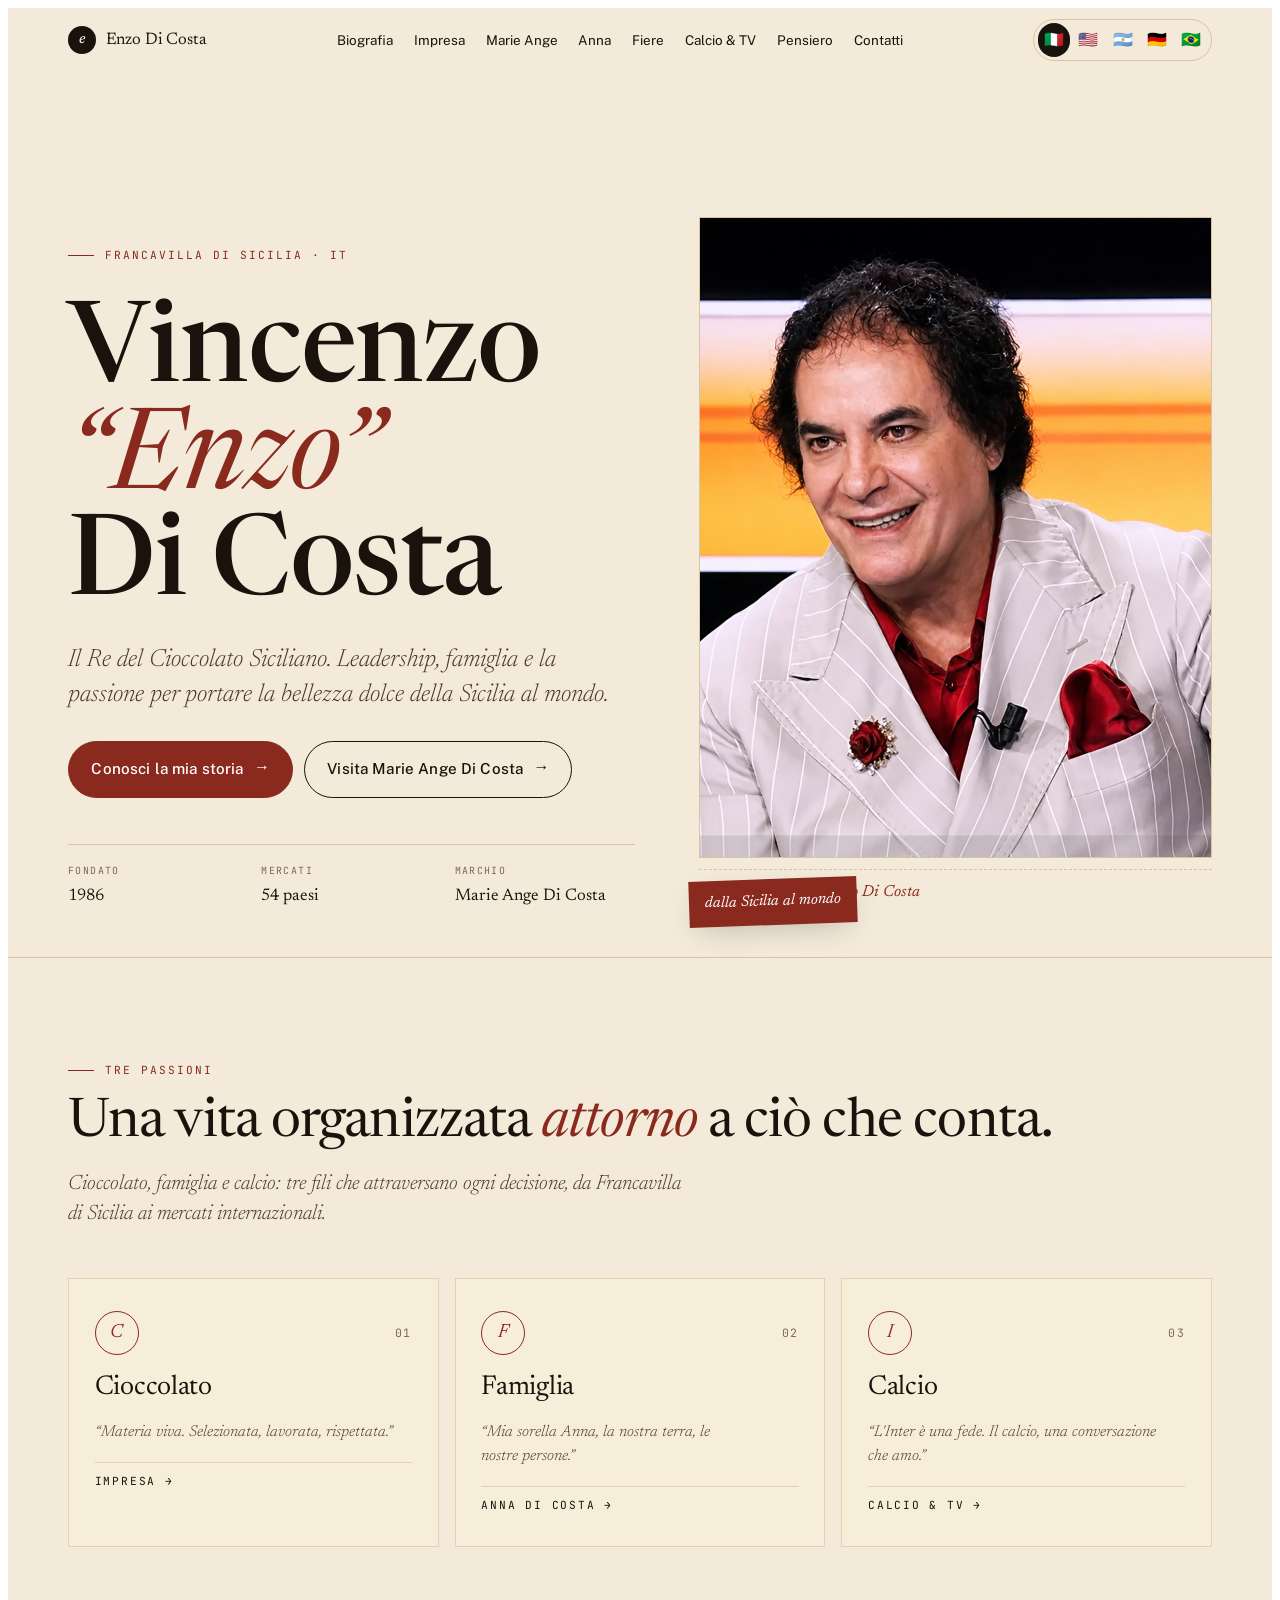
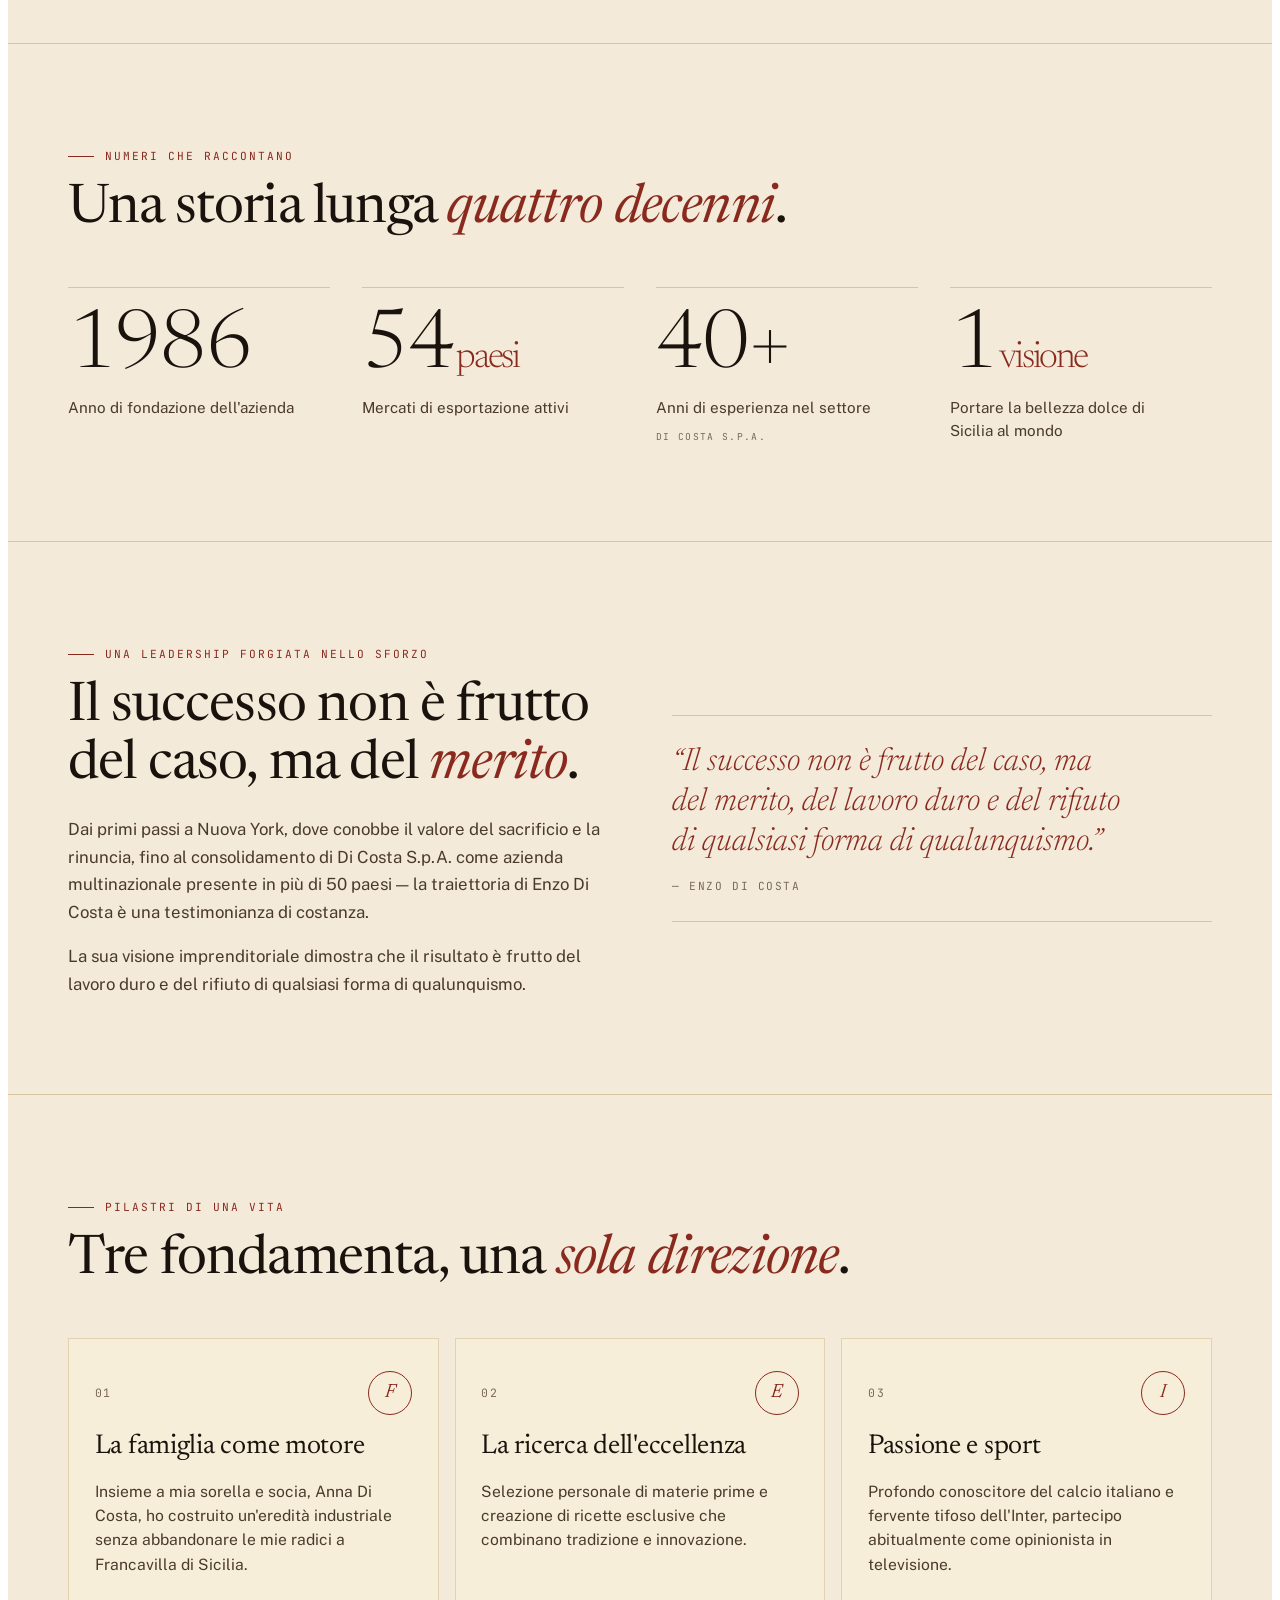
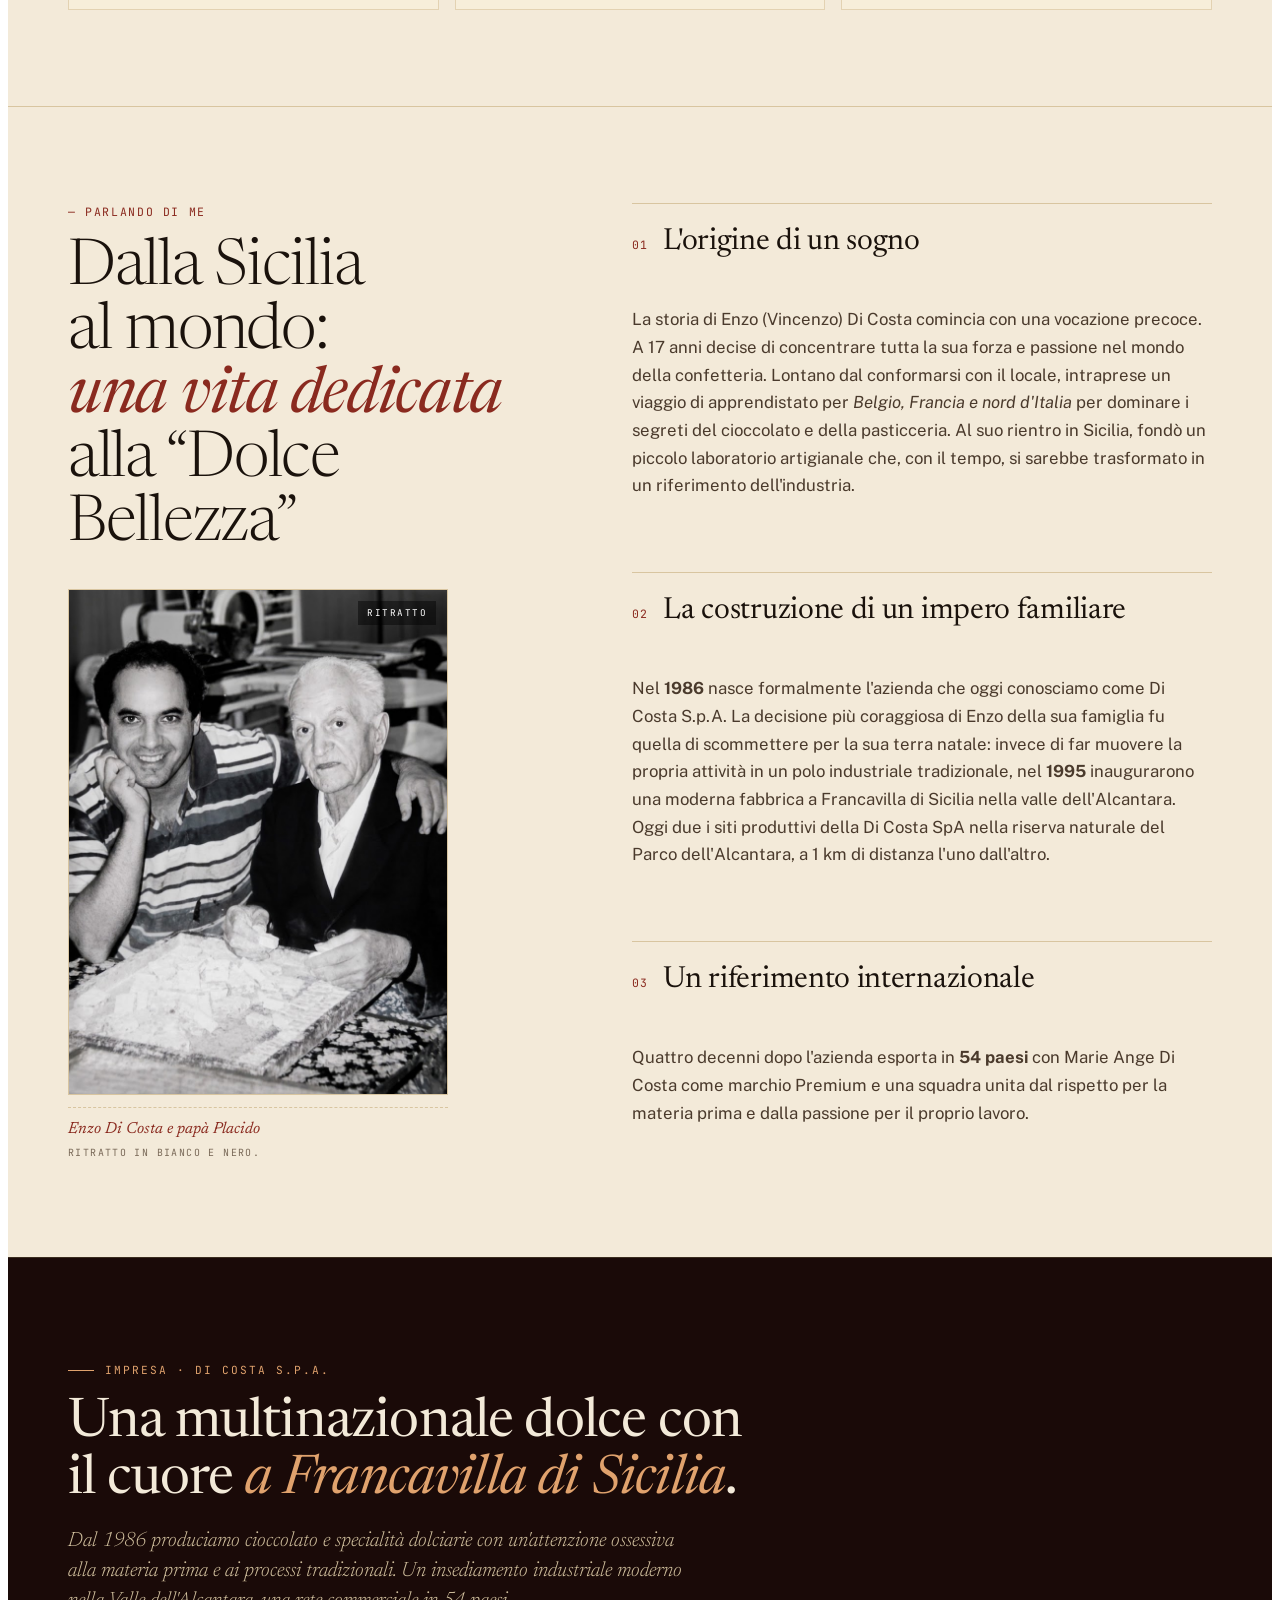
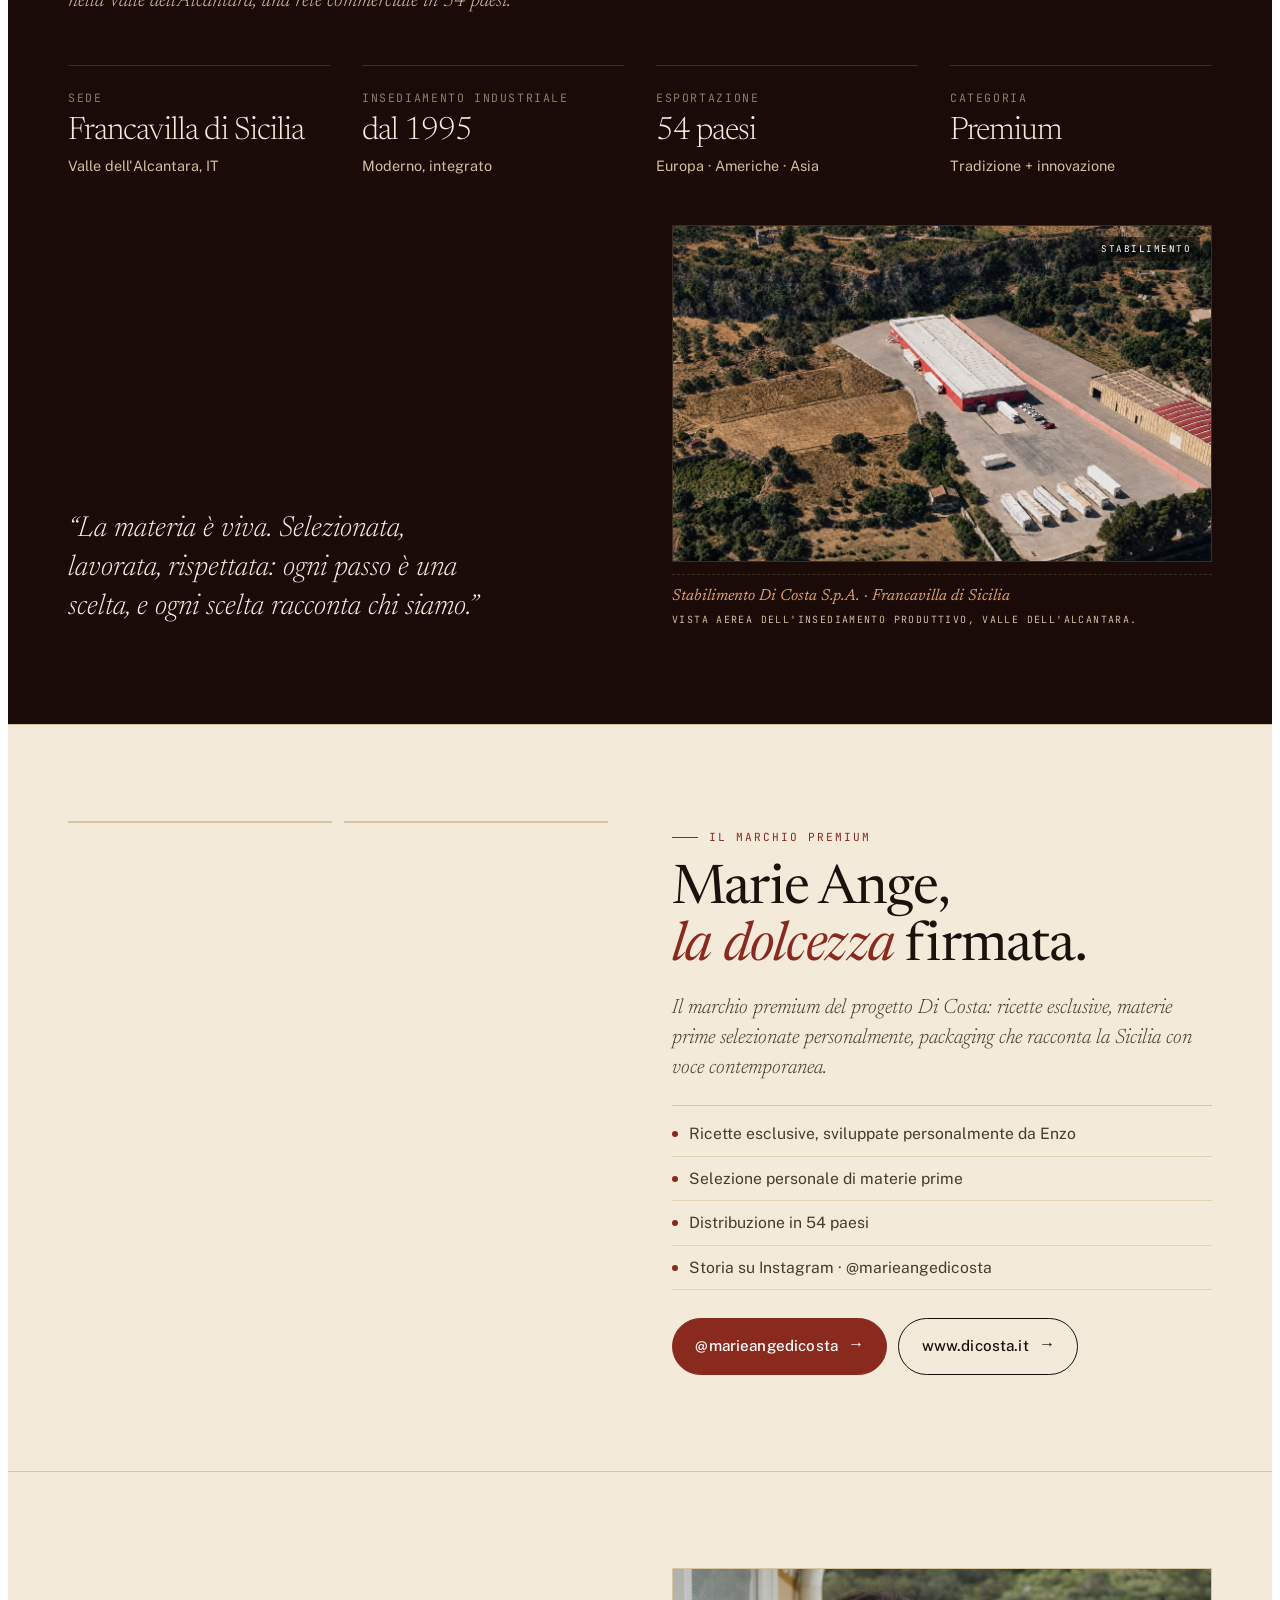
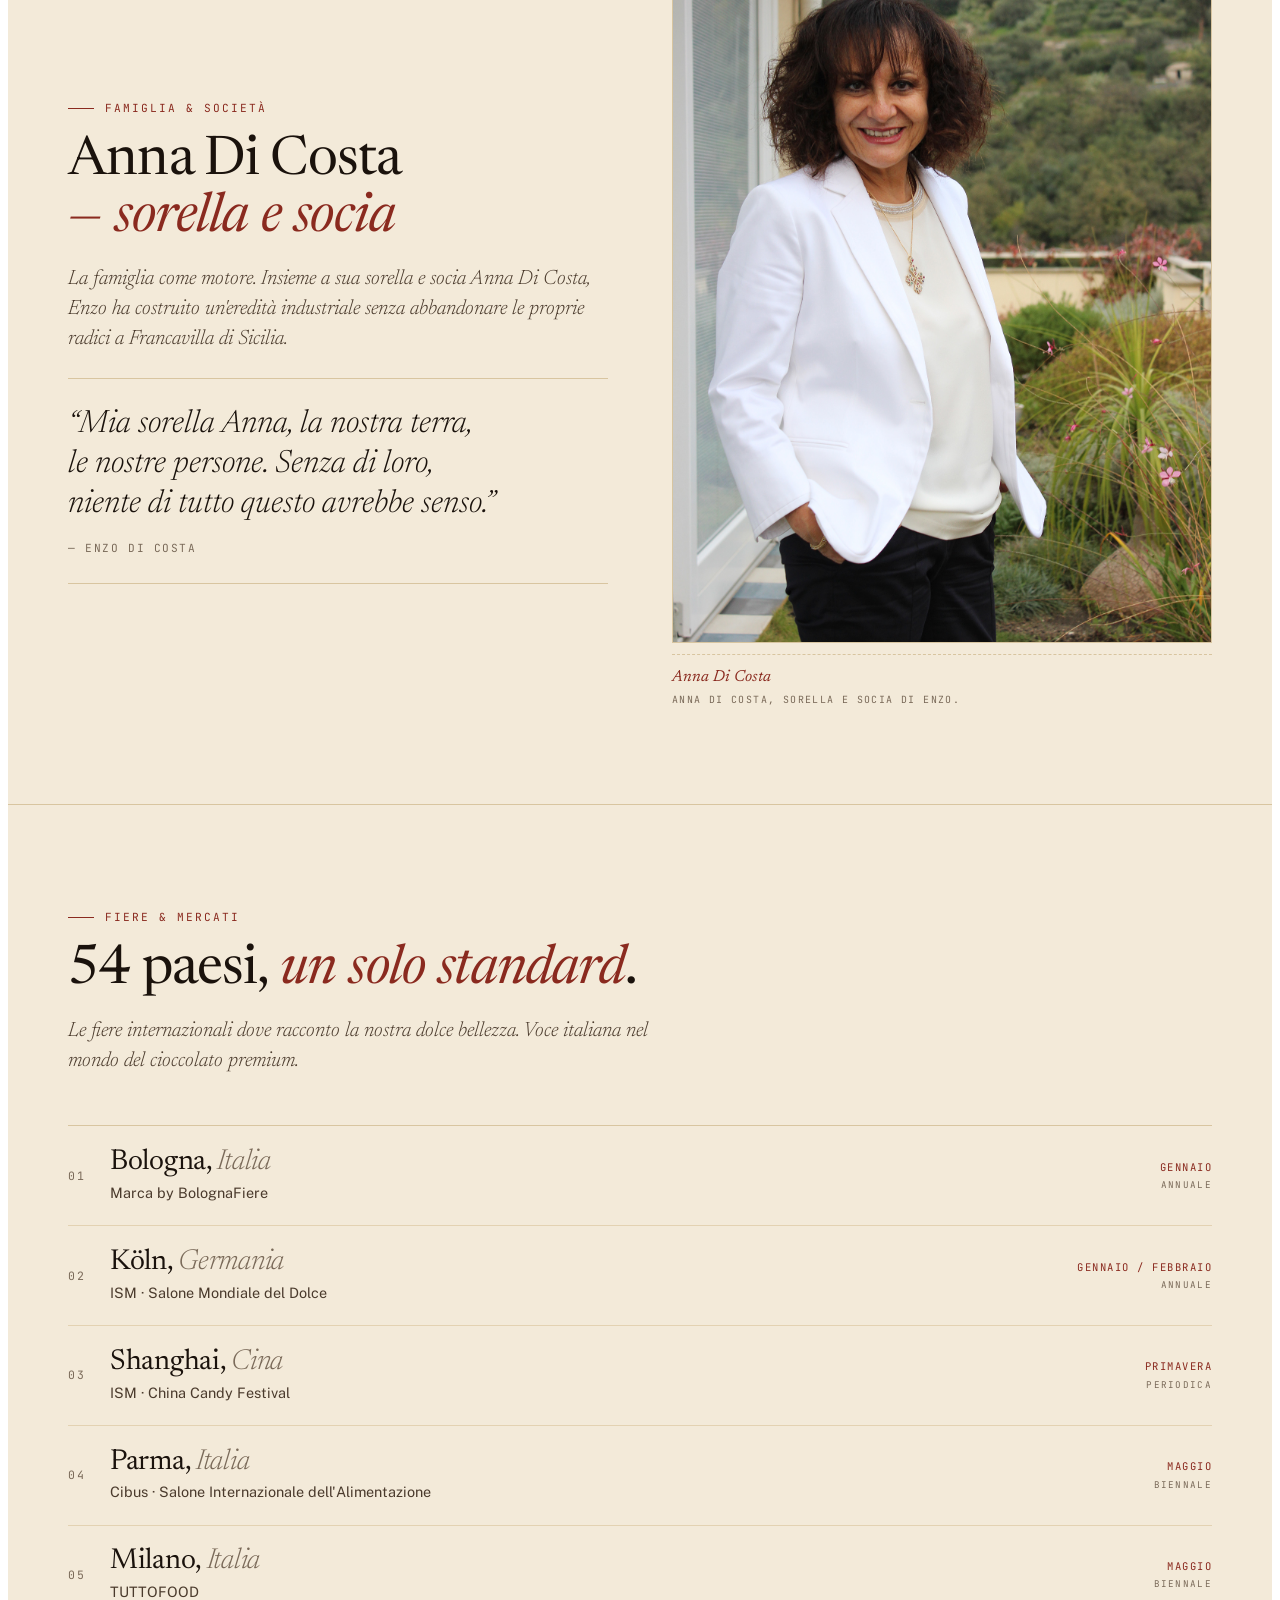
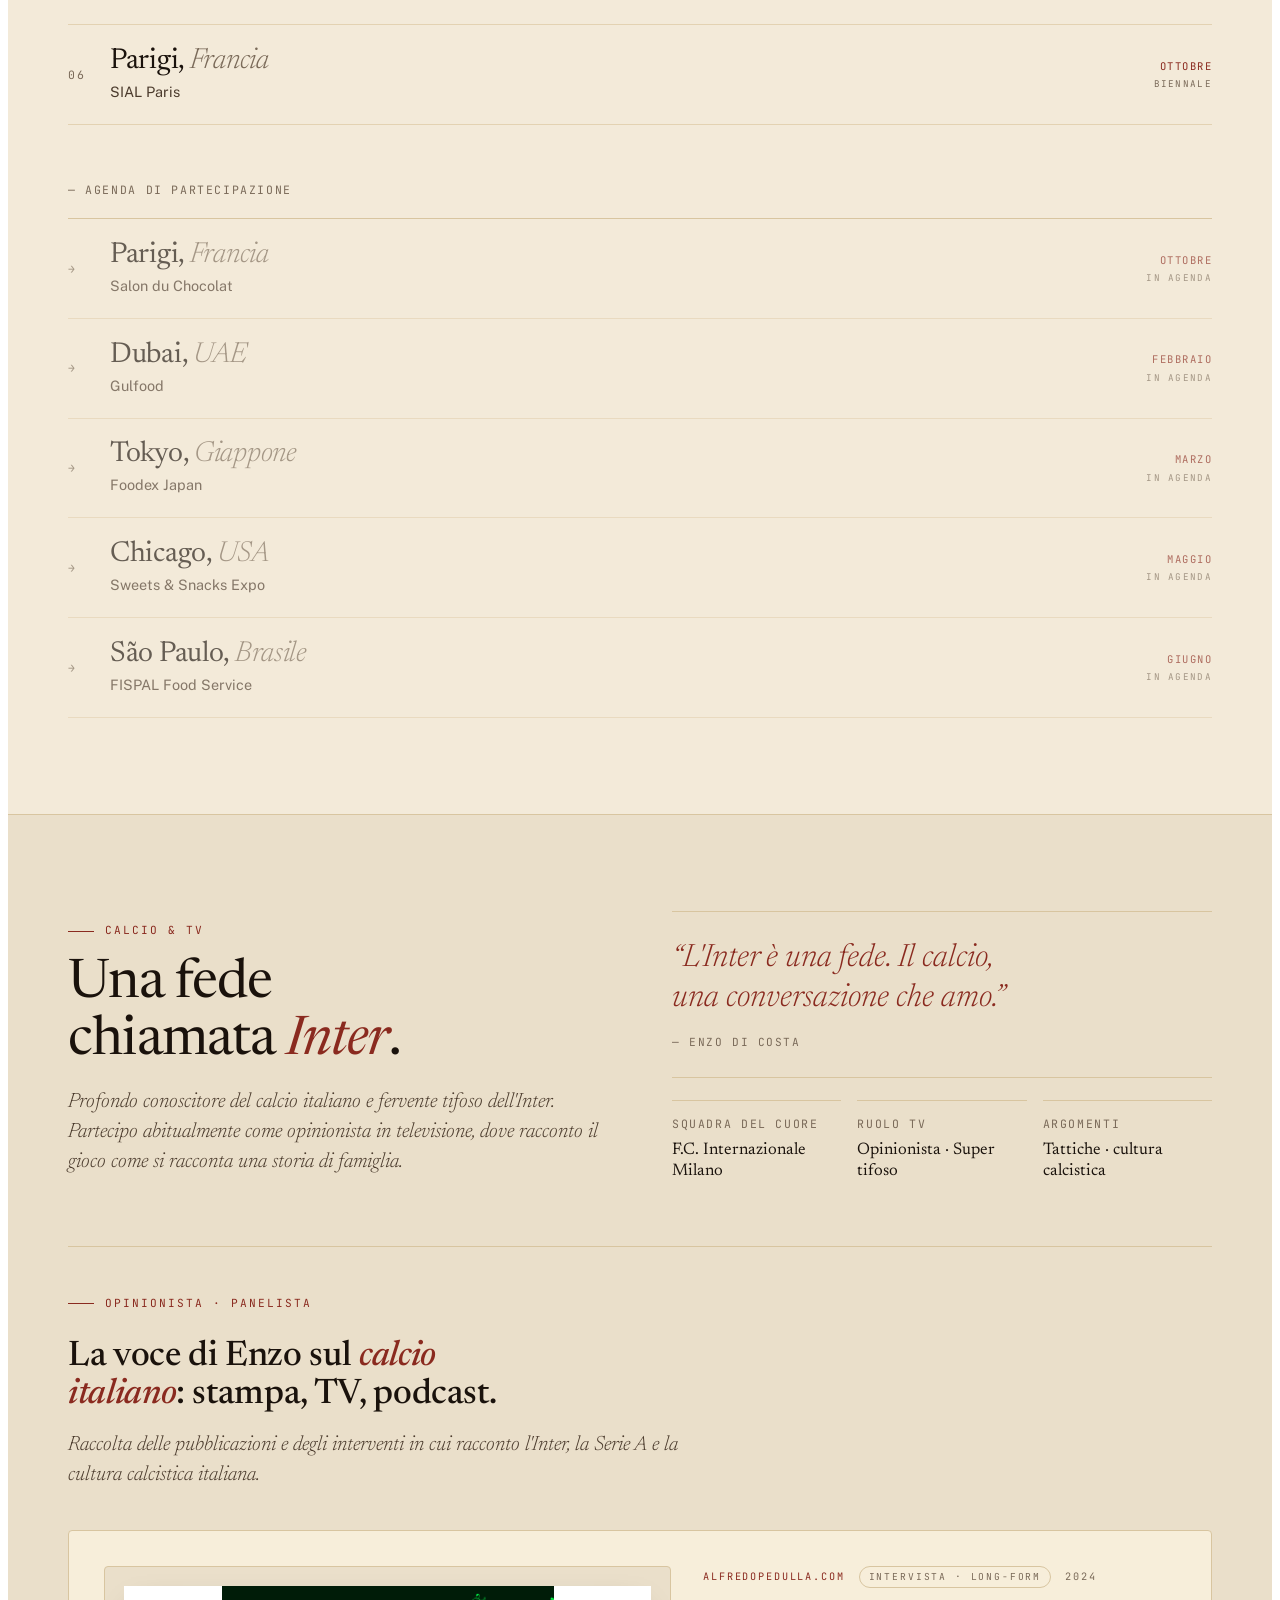
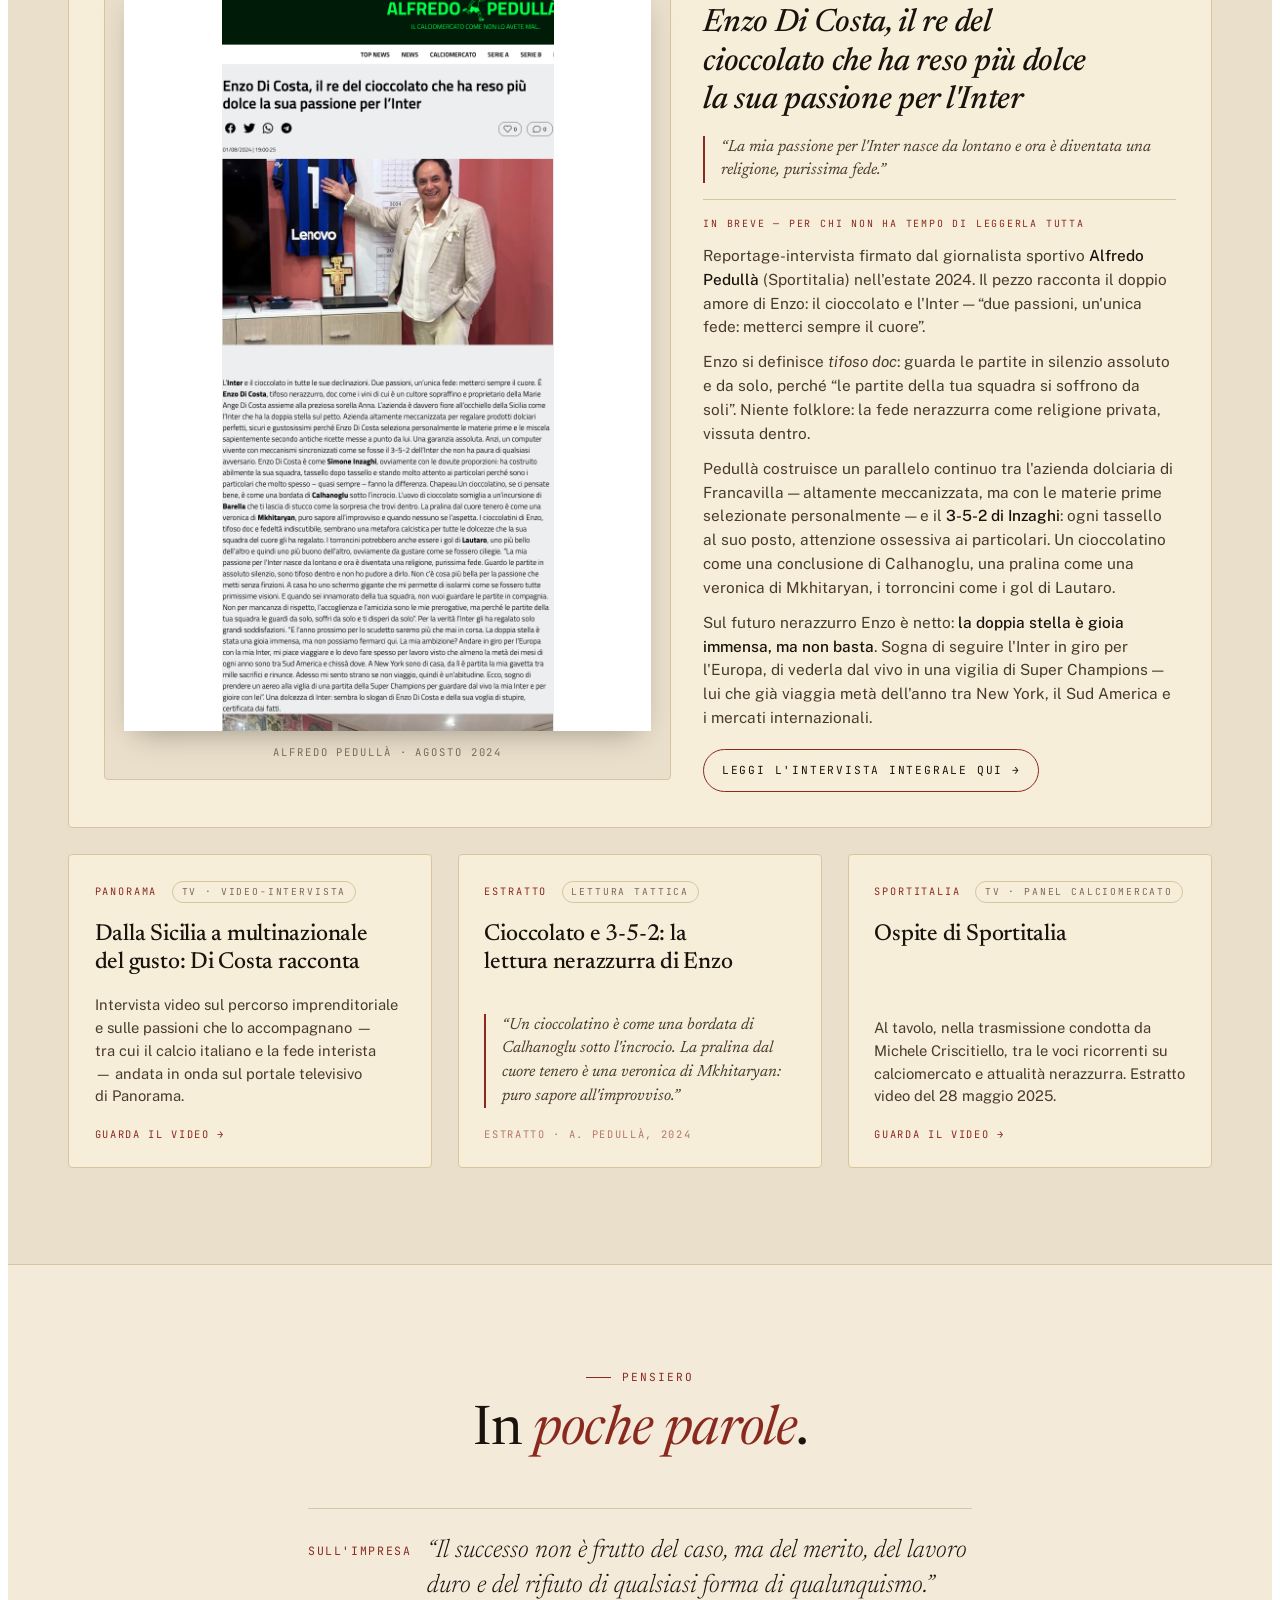
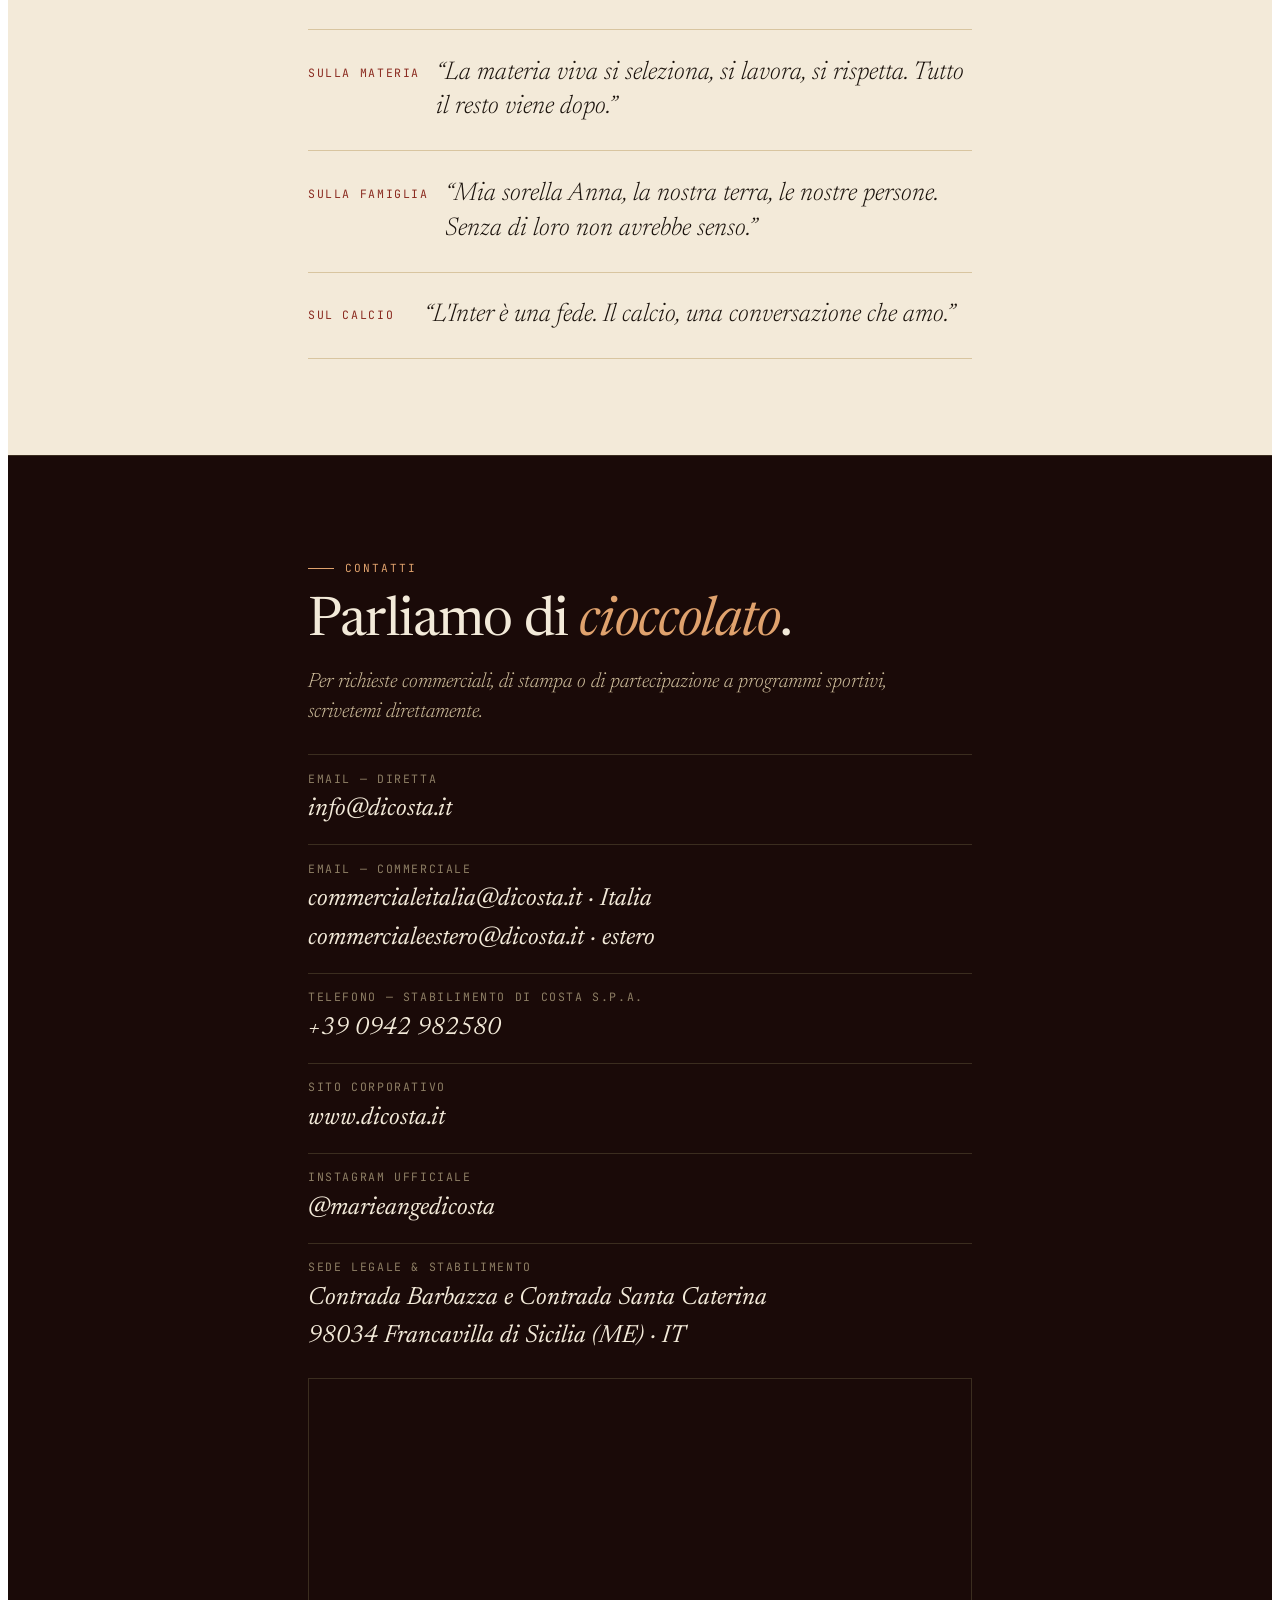
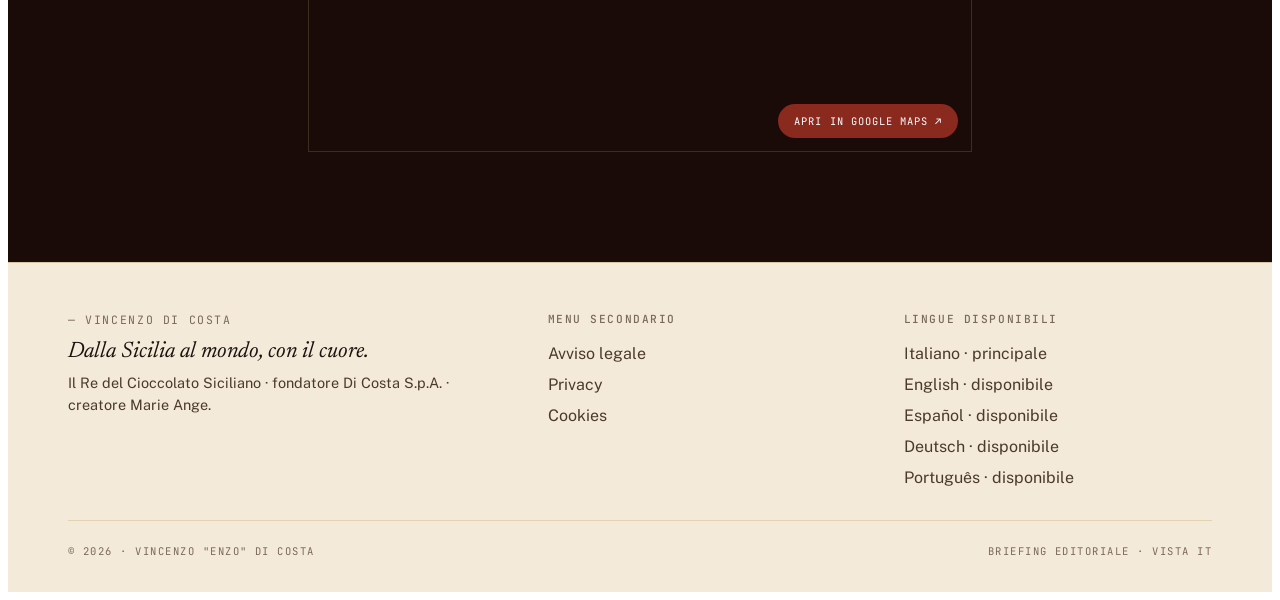
==== commit 78db5ba9: "Auto-publish: sync desde Website (2026-10-12 19:43:50)" ====
--- a/index.html
+++ b/index.html
@@ -1522,17 +1522,17 @@
     <div class="edc-wrap">
       <div class="edc-grid-2" style="align-items: center;">
         <div>
-          <div class="edc-eyebrow" data-i18n="lead_eyebrow">Un leadership forgiata nello sforzo</div>
+          <div class="edc-eyebrow" data-i18n="lead_eyebrow">Una leadership forgiata nello sforzo</div>
           <h2 class="edc-display" data-i18n="lead_title">Il successo non è frutto del caso, ma del <em class="edc-accent-italic">merito</em>.</h2>
           <p style="margin-top: 1.4rem; font-size: 1.05rem; line-height: 1.65; color: var(--edc-ink-soft); max-width: 560px; text-wrap: pretty;" data-i18n="lead_p1">
             Dai primi passi a Nuova York, dove conobbe il valore del sacrificio e la rinuncia, fino al consolidamento di Di Costa S.p.A. come azienda multinazionale presente in più di 50 paesi — la traiettoria di Enzo Di Costa è una testimonianza di costanza.
           </p>
           <p style="margin-top: 1rem; font-size: 1.05rem; line-height: 1.65; color: var(--edc-ink-soft); max-width: 560px; text-wrap: pretty;" data-i18n="lead_p2">
-            La sua visione imprenditoriale dimostra che il risultato è frutto del lavoro duro e del rifiuto di qualunque forma di qualunquismo.
+            La sua visione imprenditoriale dimostra che il risultato è frutto del lavoro duro e del rifiuto di qualsiasi forma di qualunquismo.
           </p>
         </div>
         <blockquote class="edc-pull edc-pull--accent">
-          <p data-i18n="pensiero_quote1">“Il successo non è frutto del caso, ma del merito, del lavoro duro e del rifiuto di qualunque forma di qualunquismo.”</p>
+          <p data-i18n="pensiero_quote1">“Il successo non è frutto del caso, ma del merito, del lavoro duro e del rifiuto di qualsiasi forma di qualunquismo.”</p>
           <cite>— Enzo Di Costa</cite>
         </blockquote>
       </div>
@@ -1920,7 +1920,7 @@
       <div style="margin-top: 3rem; display: grid; gap: 0;">
         <article style="padding: 1.6rem 0; border-top: 1px solid var(--edc-line); display: grid; grid-template-columns: auto 1fr; gap: 1rem; align-items: start;">
           <span class="edc-mono" style="color: var(--edc-accent); margin-top: 0.5rem; min-width: 100px;" data-i18n="pensiero_label1">Sull'impresa</span>
-          <p style="font-family: var(--edc-f-serif); font-style: italic; font-weight: 300; font-size: clamp(1.2rem, 3vw, 1.6rem); line-height: 1.35; text-wrap: pretty;" data-i18n="pensiero_quote1">“Il successo non è frutto del caso, ma del merito, del lavoro duro e del rifiuto di qualunque forma di qualunquismo.”</p>
+          <p style="font-family: var(--edc-f-serif); font-style: italic; font-weight: 300; font-size: clamp(1.2rem, 3vw, 1.6rem); line-height: 1.35; text-wrap: pretty;" data-i18n="pensiero_quote1">“Il successo non è frutto del caso, ma del merito, del lavoro duro e del rifiuto di qualsiasi forma di qualunquismo.”</p>
         </article>
         <article style="padding: 1.6rem 0; border-top: 1px solid var(--edc-line); display: grid; grid-template-columns: auto 1fr; gap: 1rem; align-items: start;">
           <span class="edc-mono" style="color: var(--edc-accent); margin-top: 0.5rem; min-width: 100px;" data-i18n="pensiero_label2">Sulla materia</span>
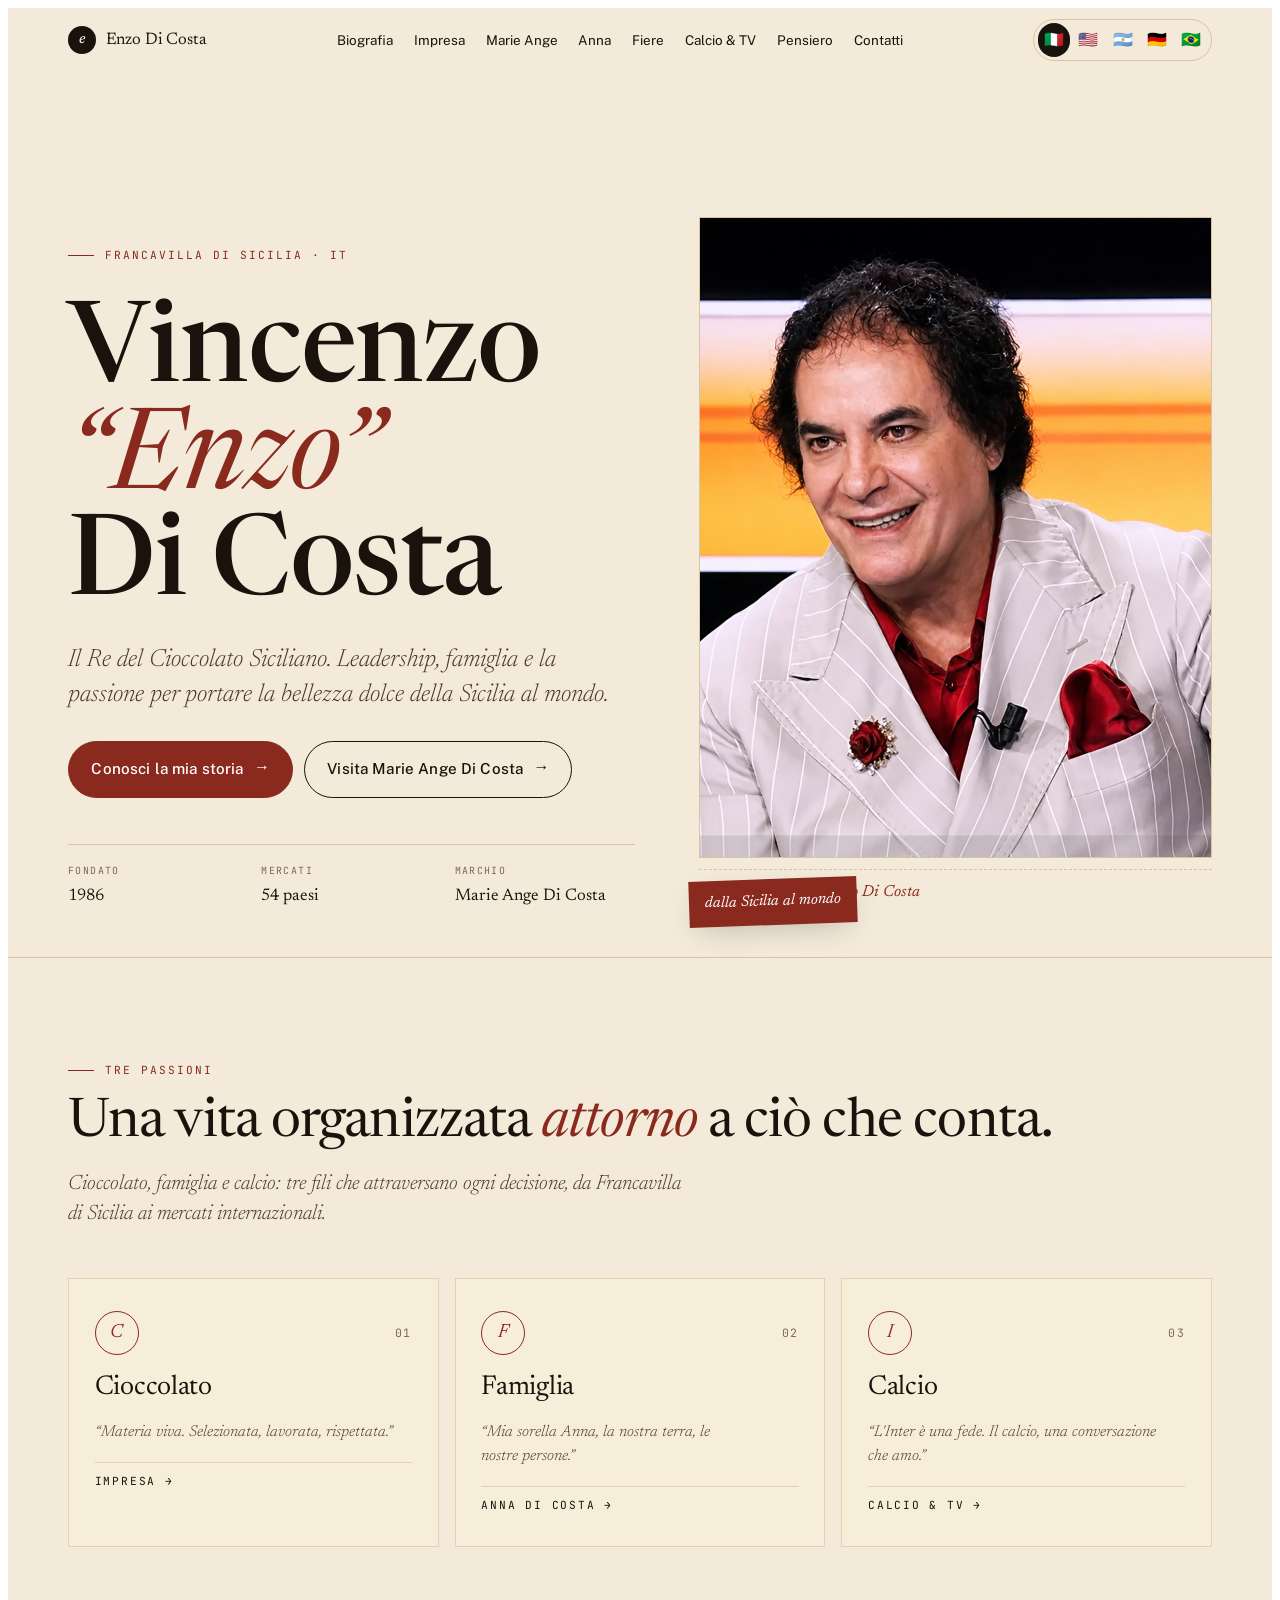
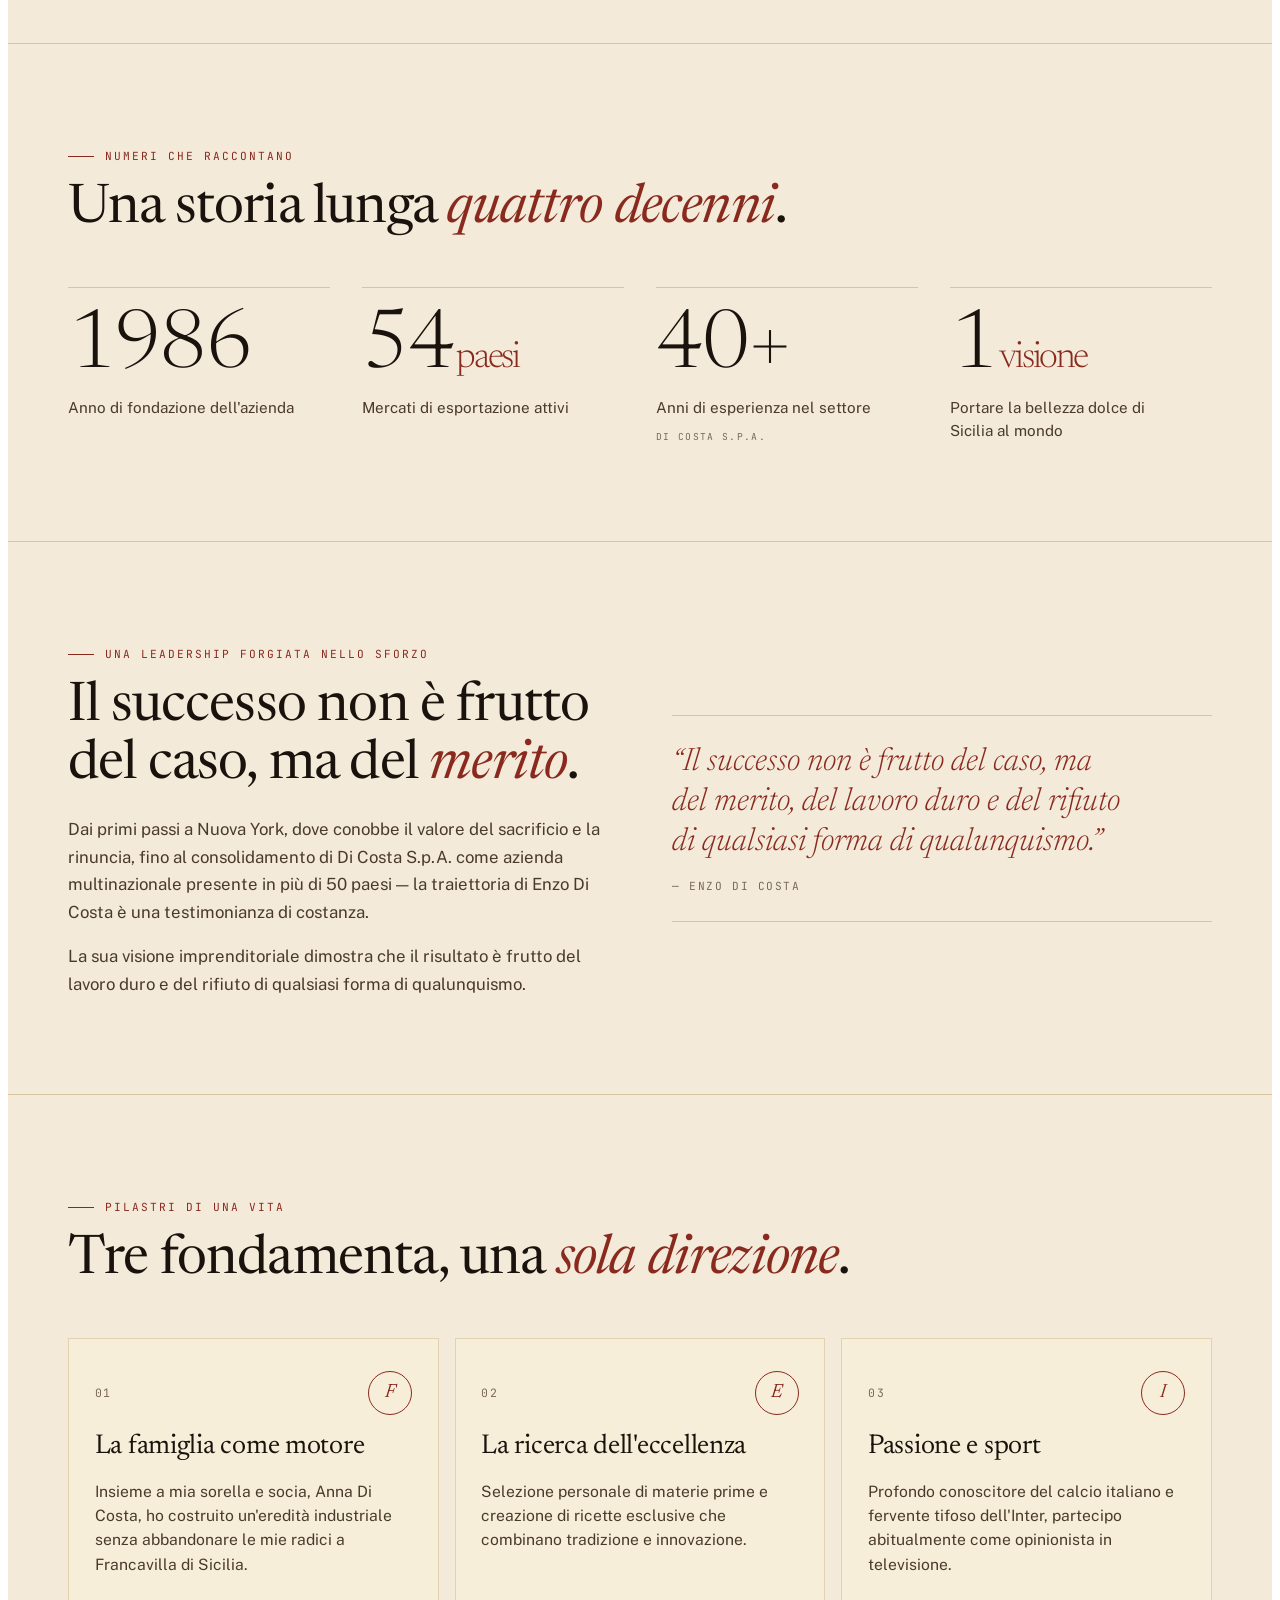
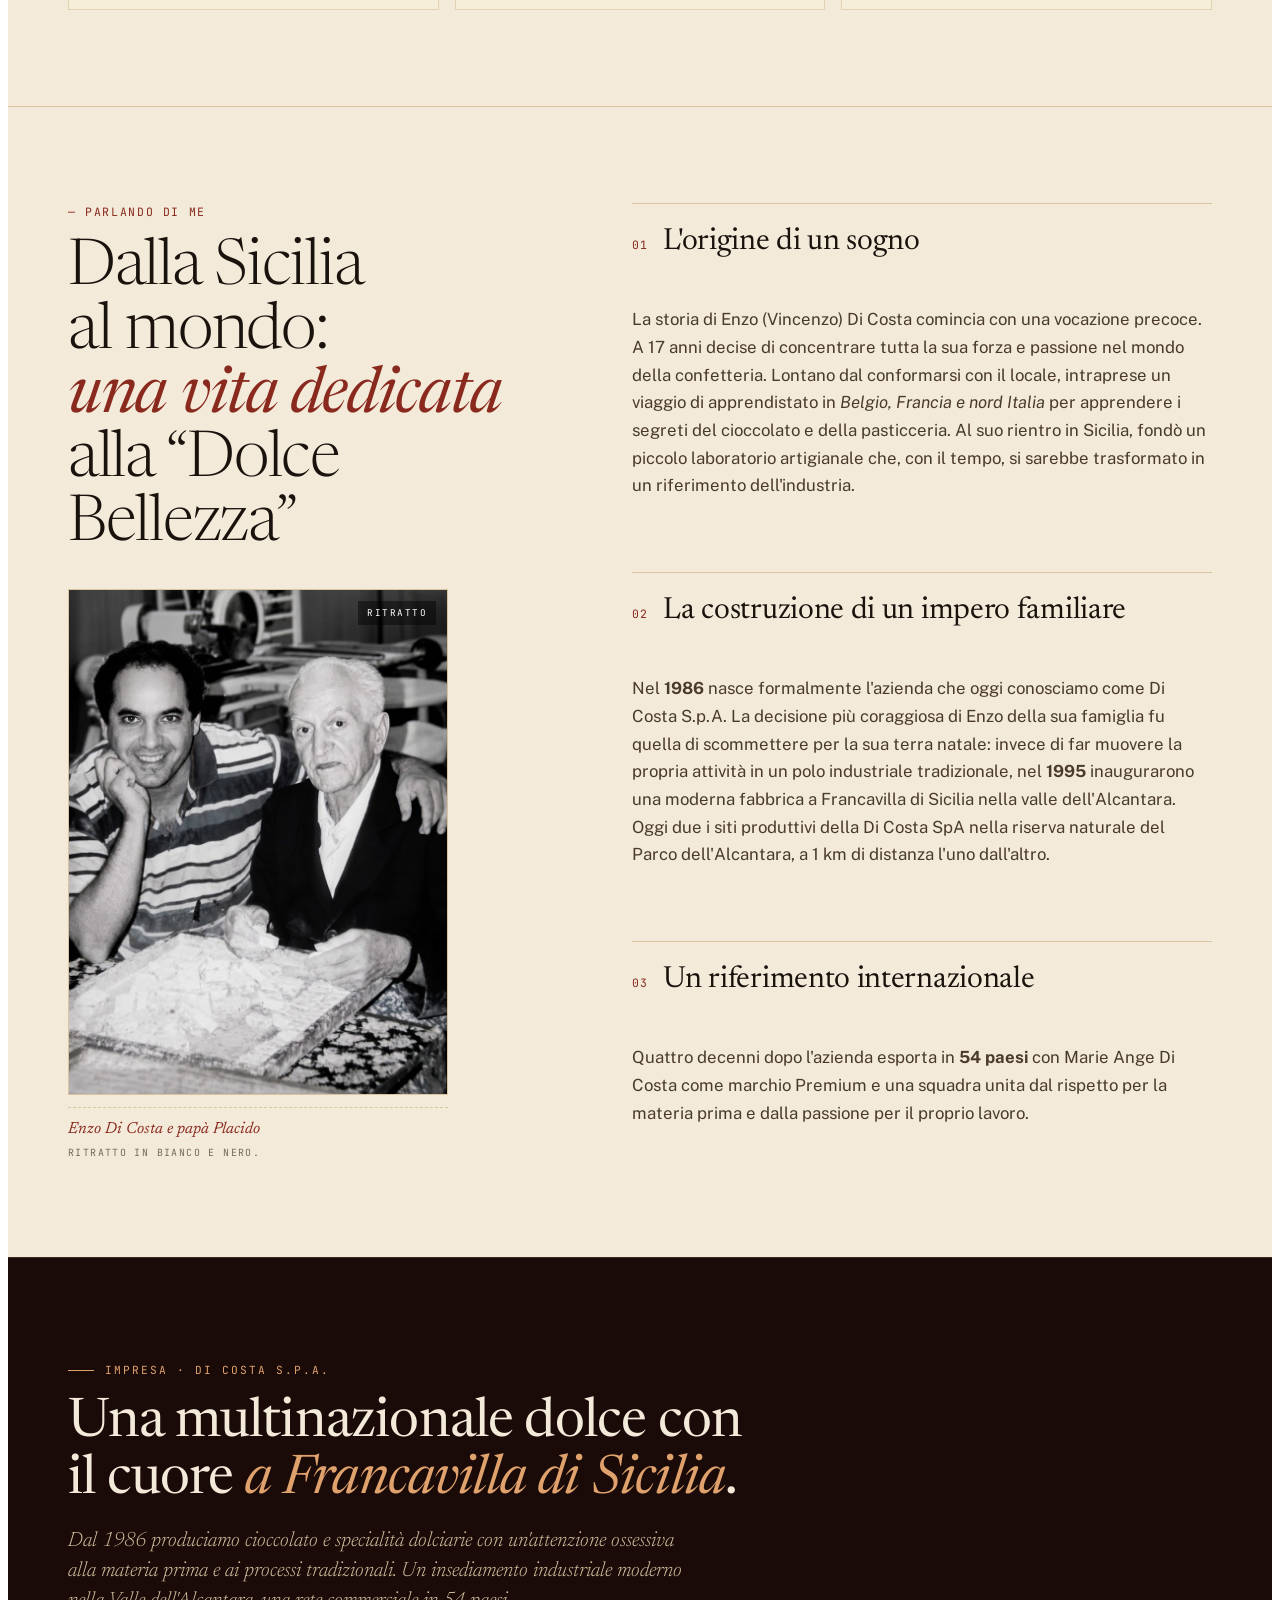
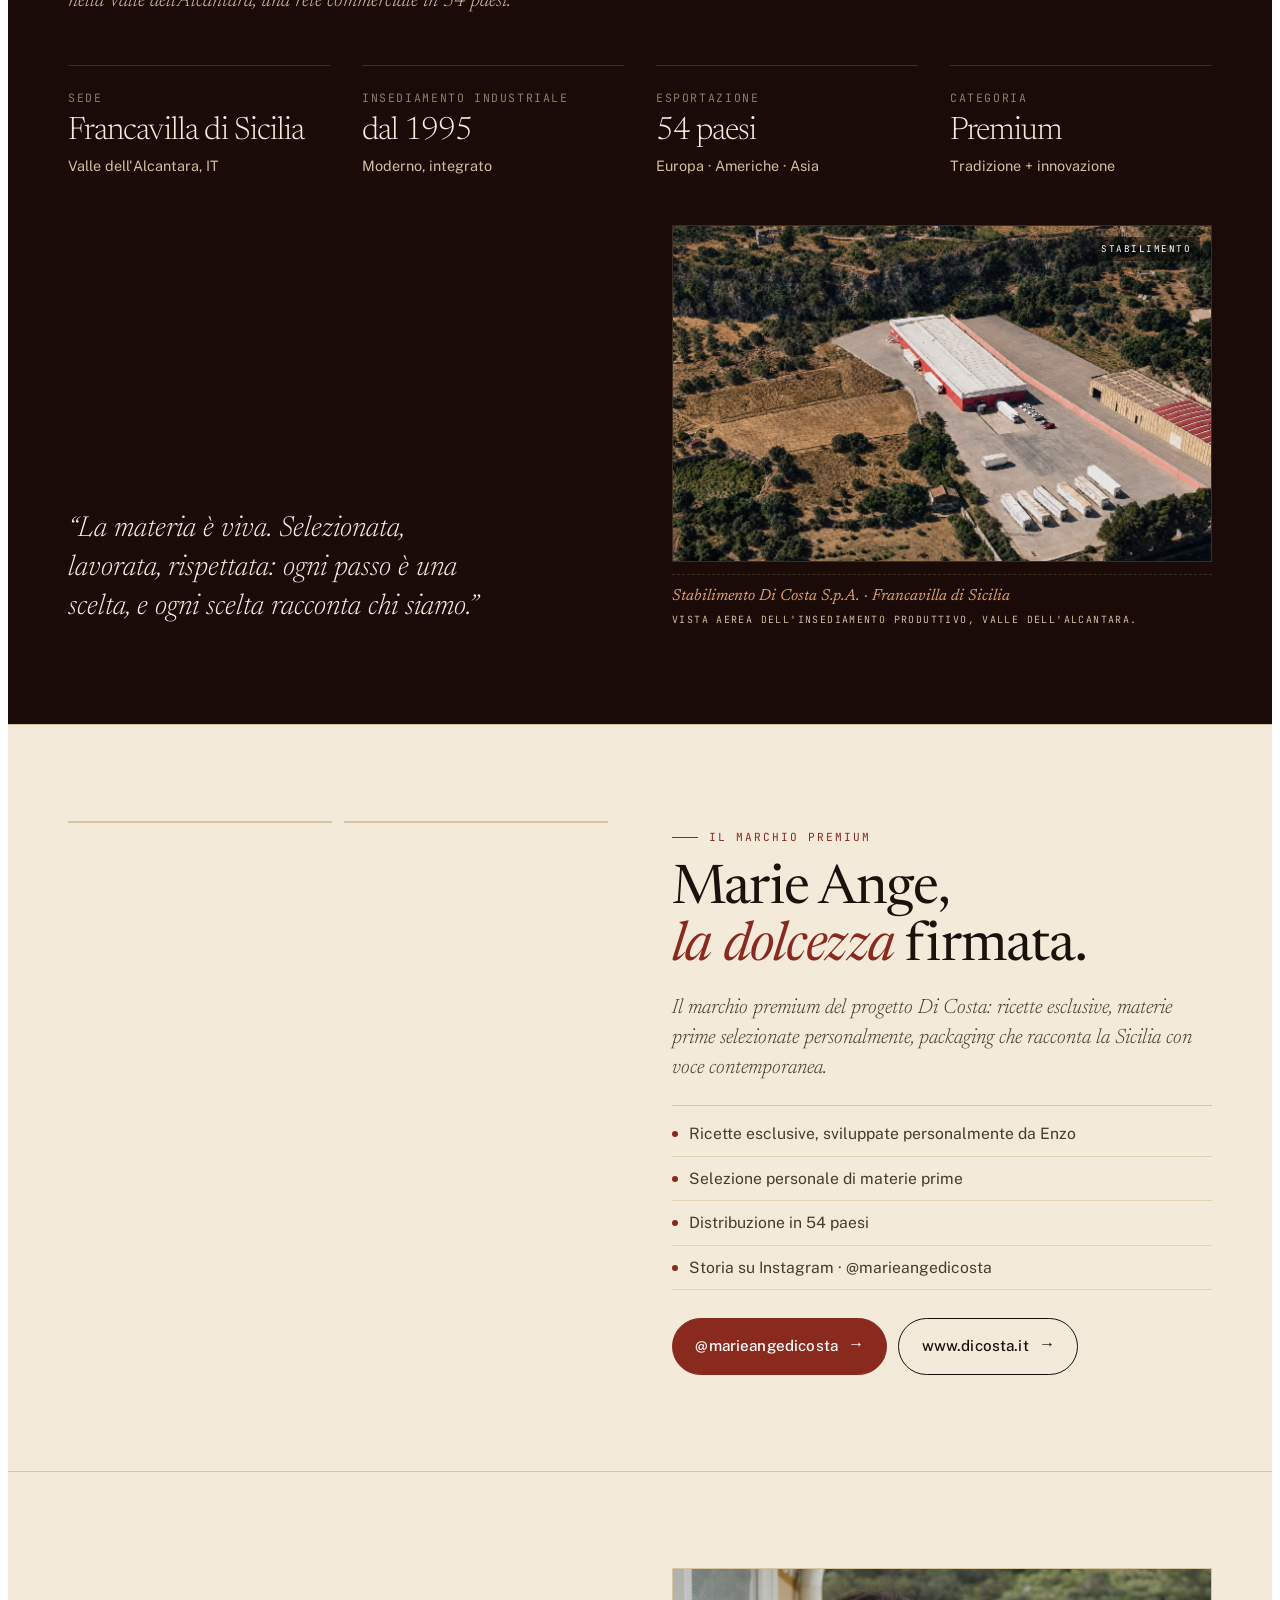
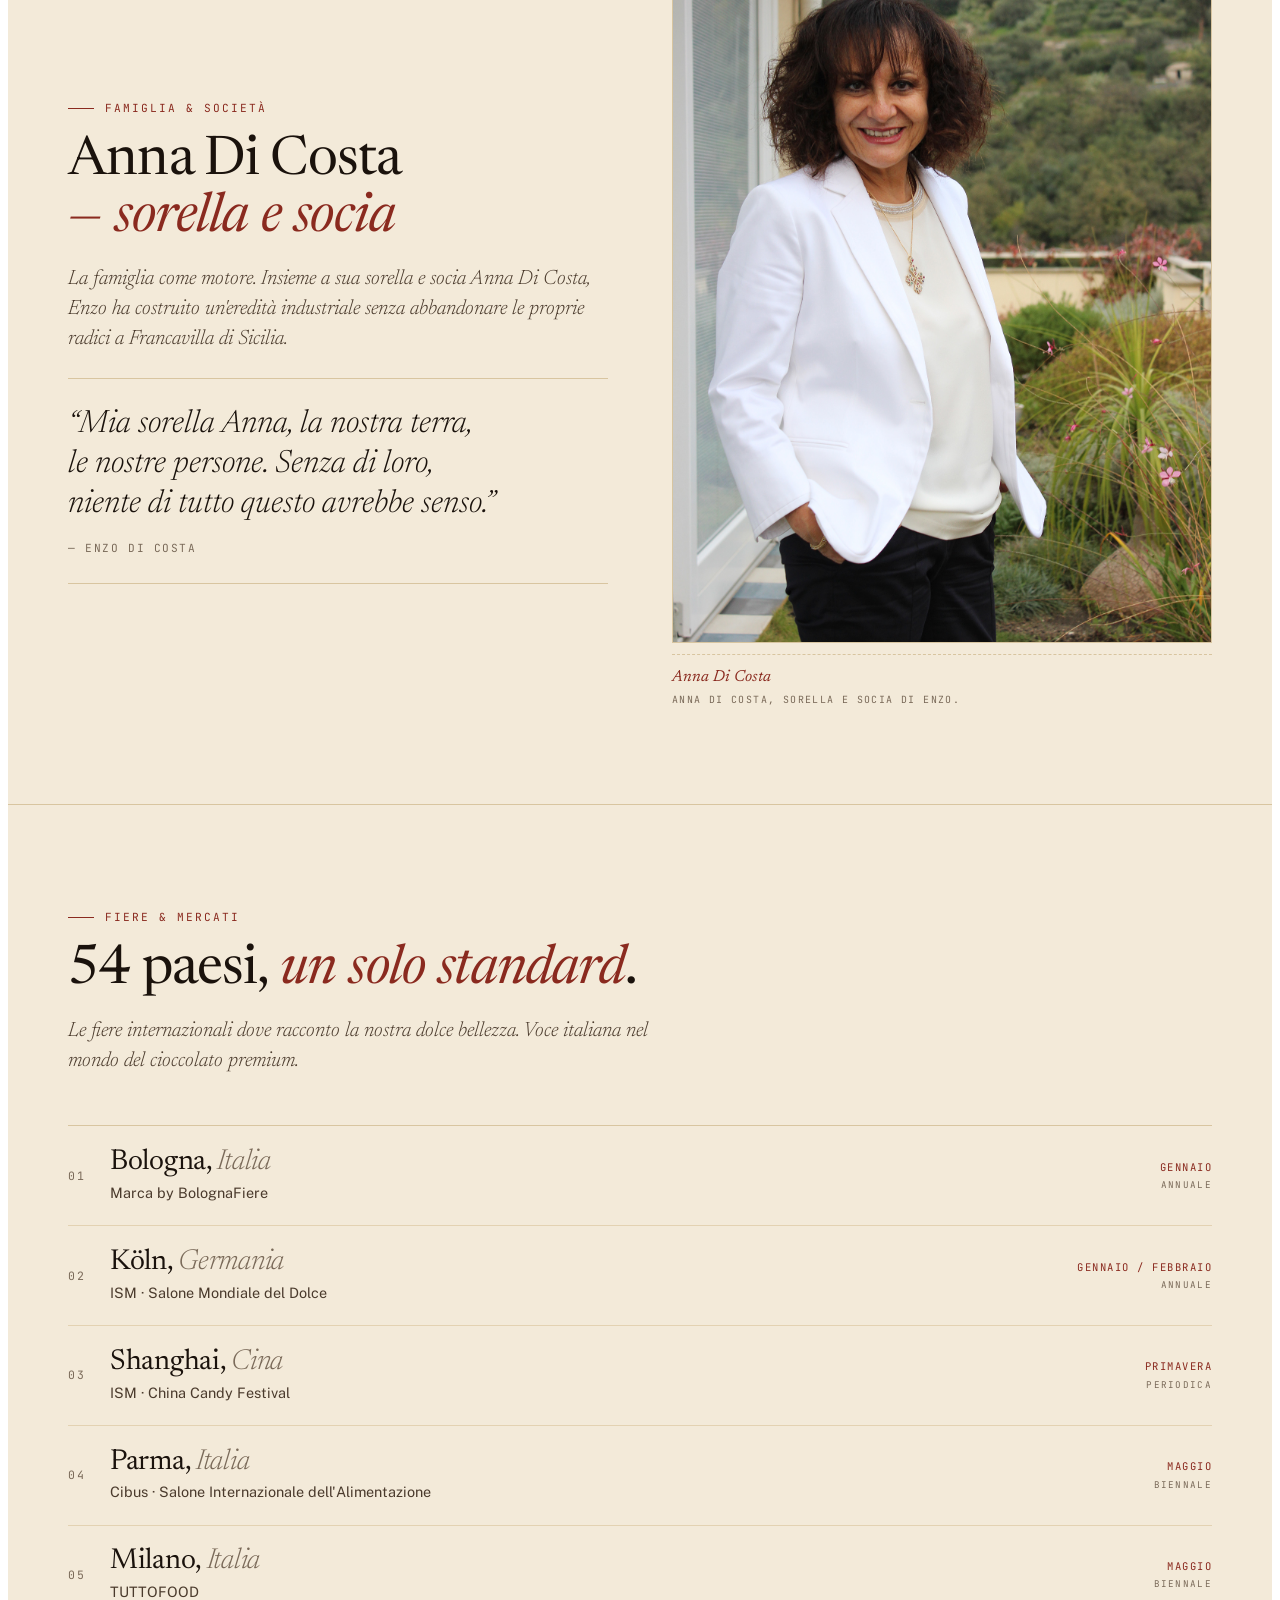
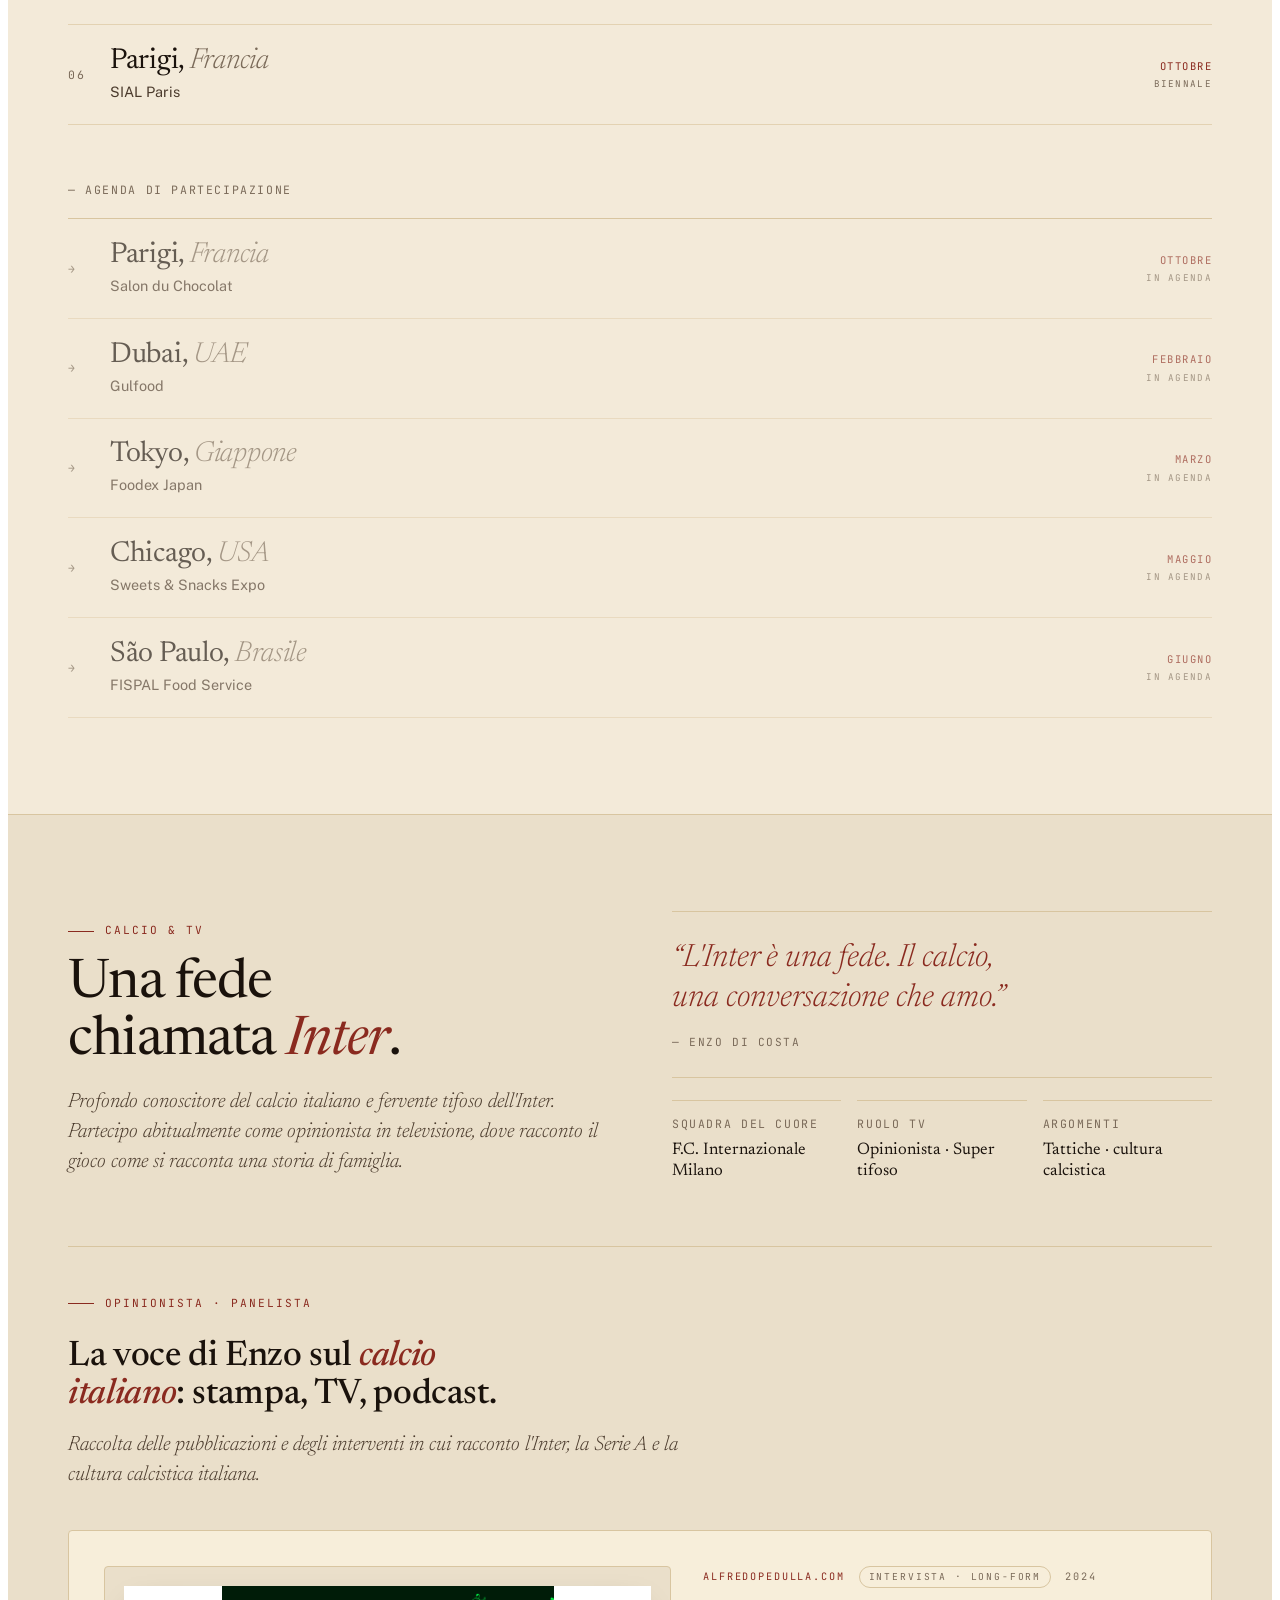
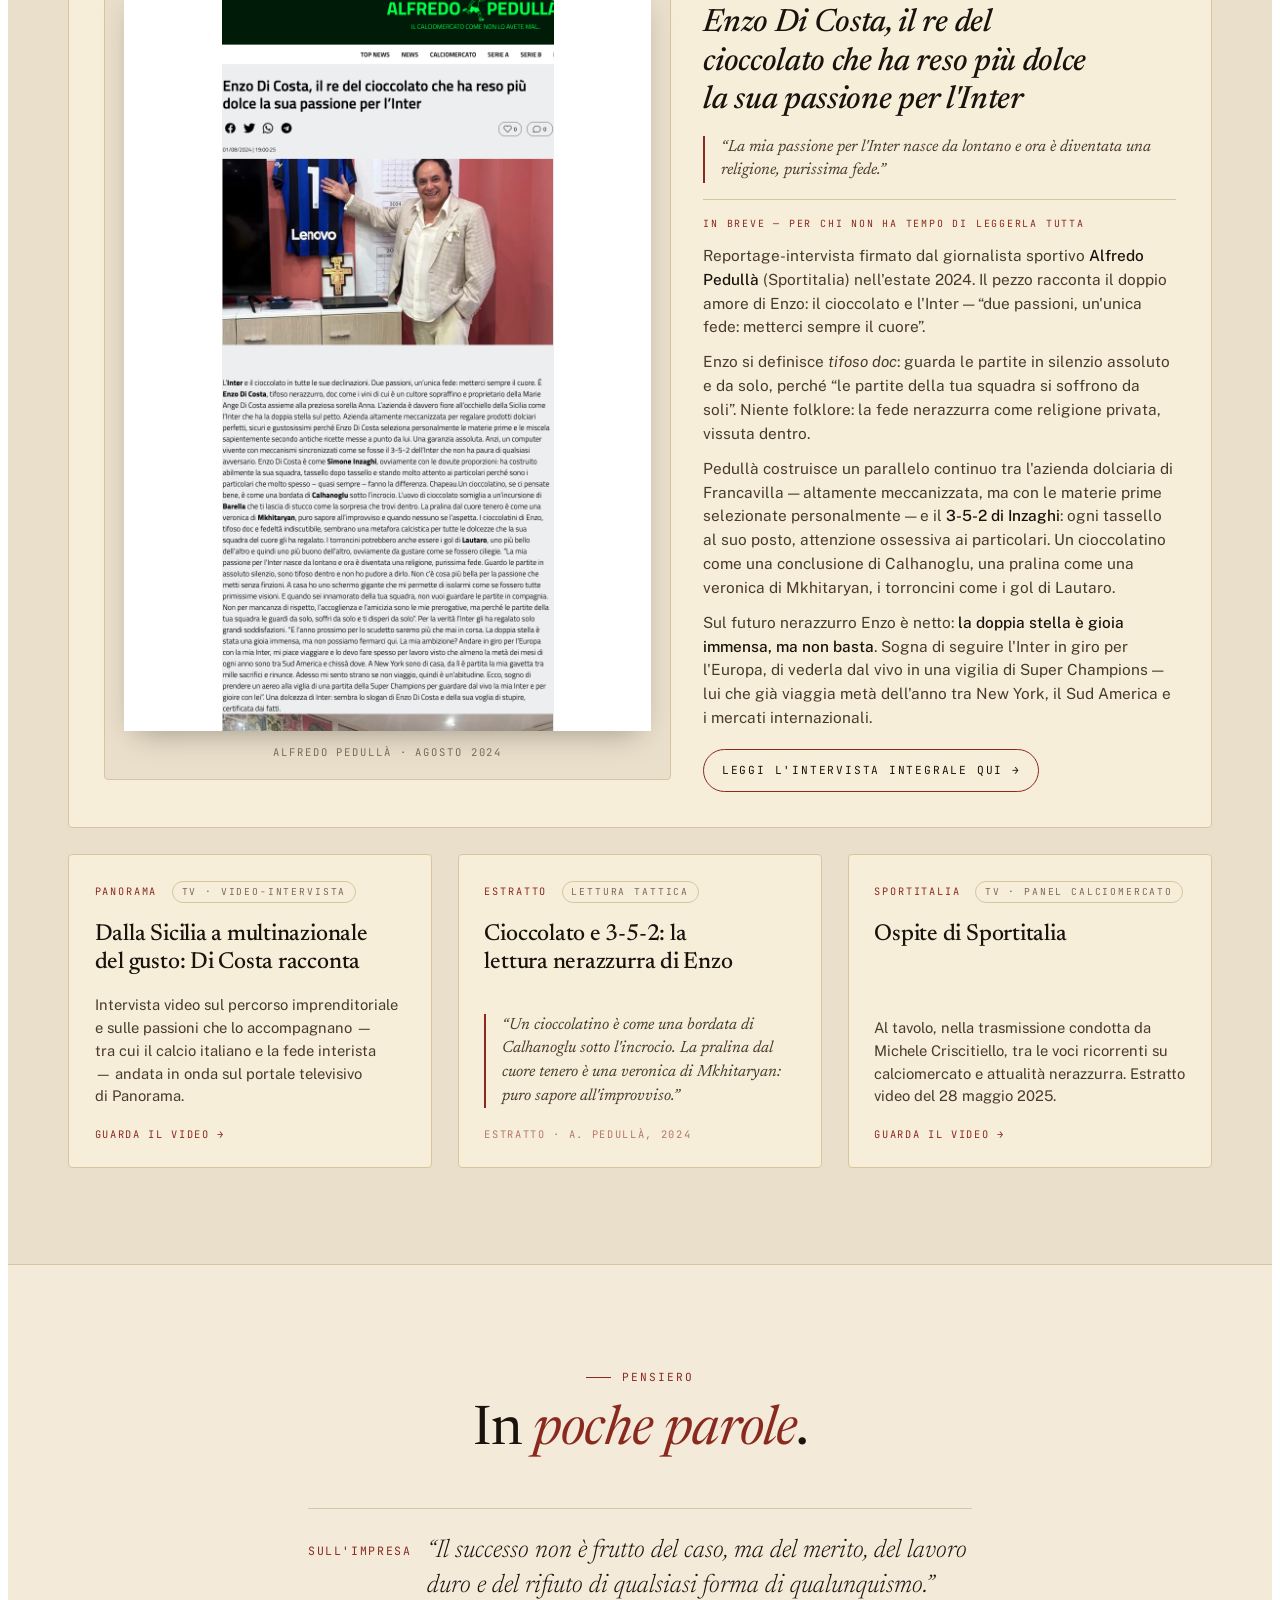
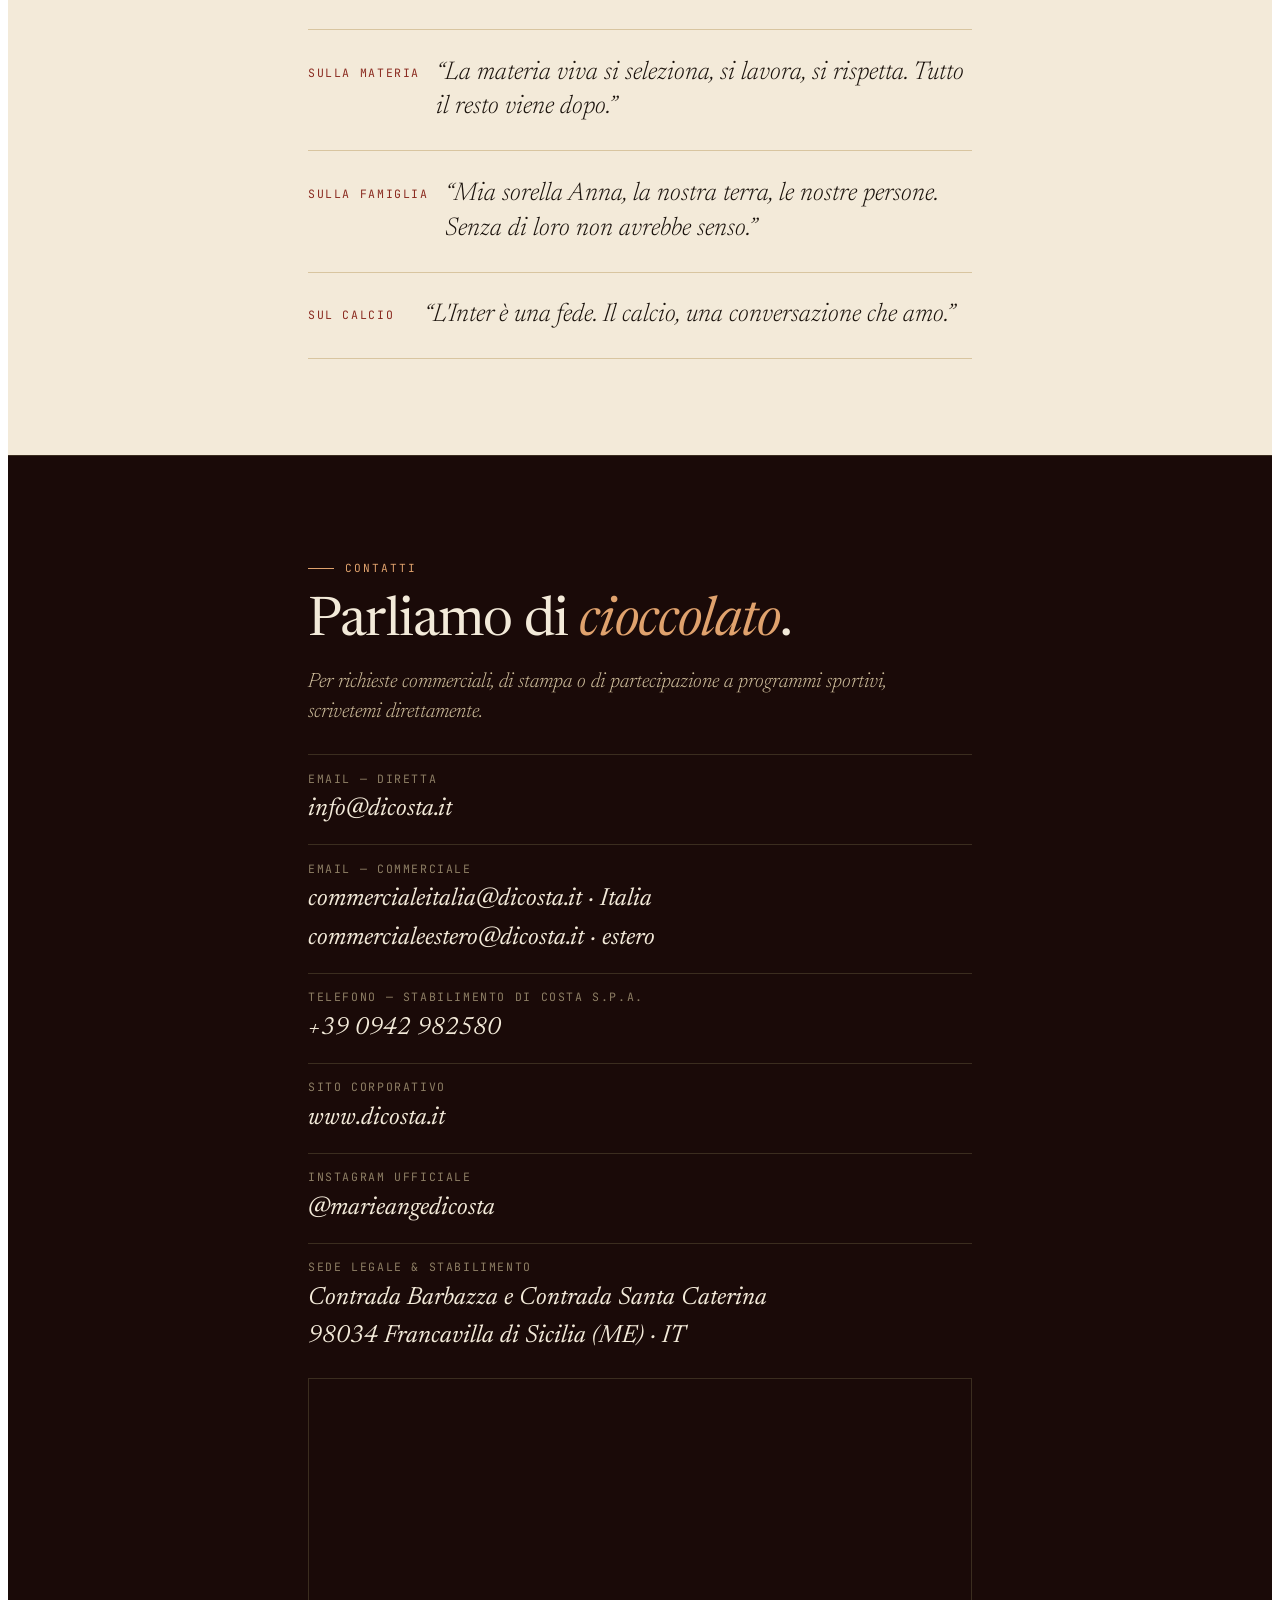
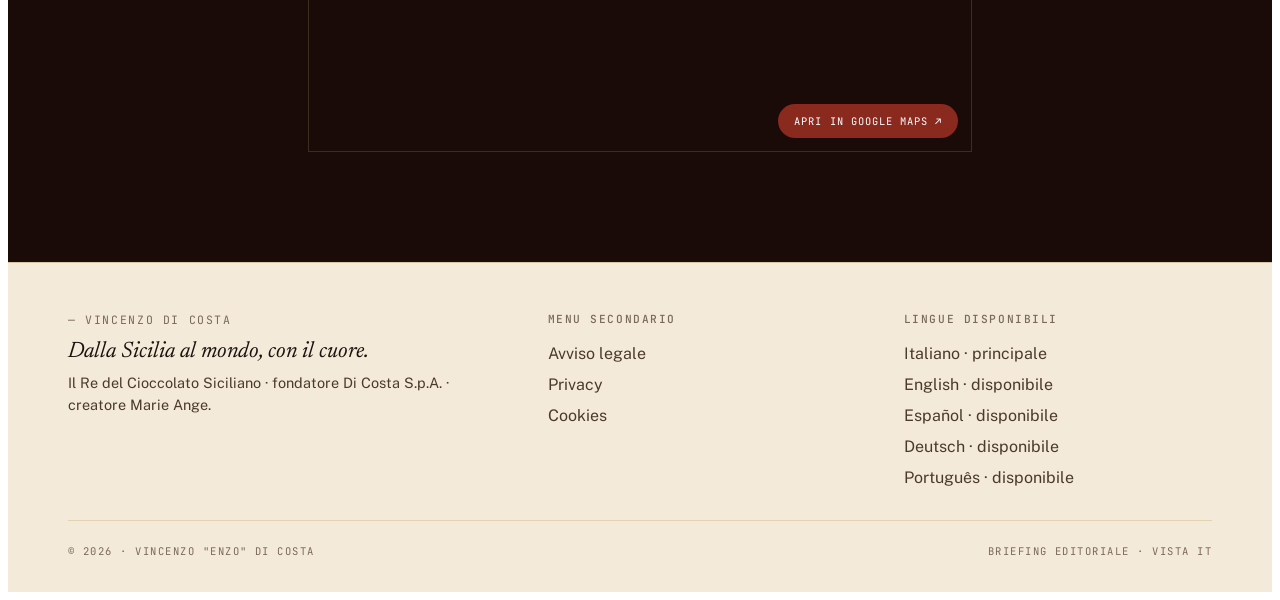
==== commit a7d4e7f2: "Auto-publish: sync desde Website (2026-10-12 19:46:07)" ====
--- a/index.html
+++ b/index.html
@@ -1592,7 +1592,7 @@
         <div style="display: grid; gap: 2.4rem;">
           <article class="edc-chapter">
             <div class="edc-chapter__head"><span class="edc-chapter__num">01</span><h3 data-i18n="ch1_title">L'origine di un sogno</h3></div>
-            <p data-i18n="ch1_p">La storia di Enzo (Vincenzo) Di Costa comincia con una vocazione precoce. A 17 anni decise di concentrare tutta la sua forza e passione nel mondo della confetteria. Lontano dal conformarsi con il locale, intraprese un viaggio di apprendistato per <em>Belgio, Francia e nord d'Italia</em> per dominare i segreti del cioccolato e della pasticceria. Al suo rientro in Sicilia, fondò un piccolo laboratorio artigianale che, con il tempo, si sarebbe trasformato in un riferimento dell'industria.</p>
+            <p data-i18n="ch1_p">La storia di Enzo (Vincenzo) Di Costa comincia con una vocazione precoce. A 17 anni decise di concentrare tutta la sua forza e passione nel mondo della confetteria. Lontano dal conformarsi con il locale, intraprese un viaggio di apprendistato in <em>Belgio, Francia e nord Italia</em> per apprendere i segreti del cioccolato e della pasticceria. Al suo rientro in Sicilia, fondò un piccolo laboratorio artigianale che, con il tempo, si sarebbe trasformato in un riferimento dell'industria.</p>
           </article>
           <article class="edc-chapter">
             <div class="edc-chapter__head"><span class="edc-chapter__num">02</span><h3 data-i18n="ch2_title">La costruzione di un impero familiare</h3></div>
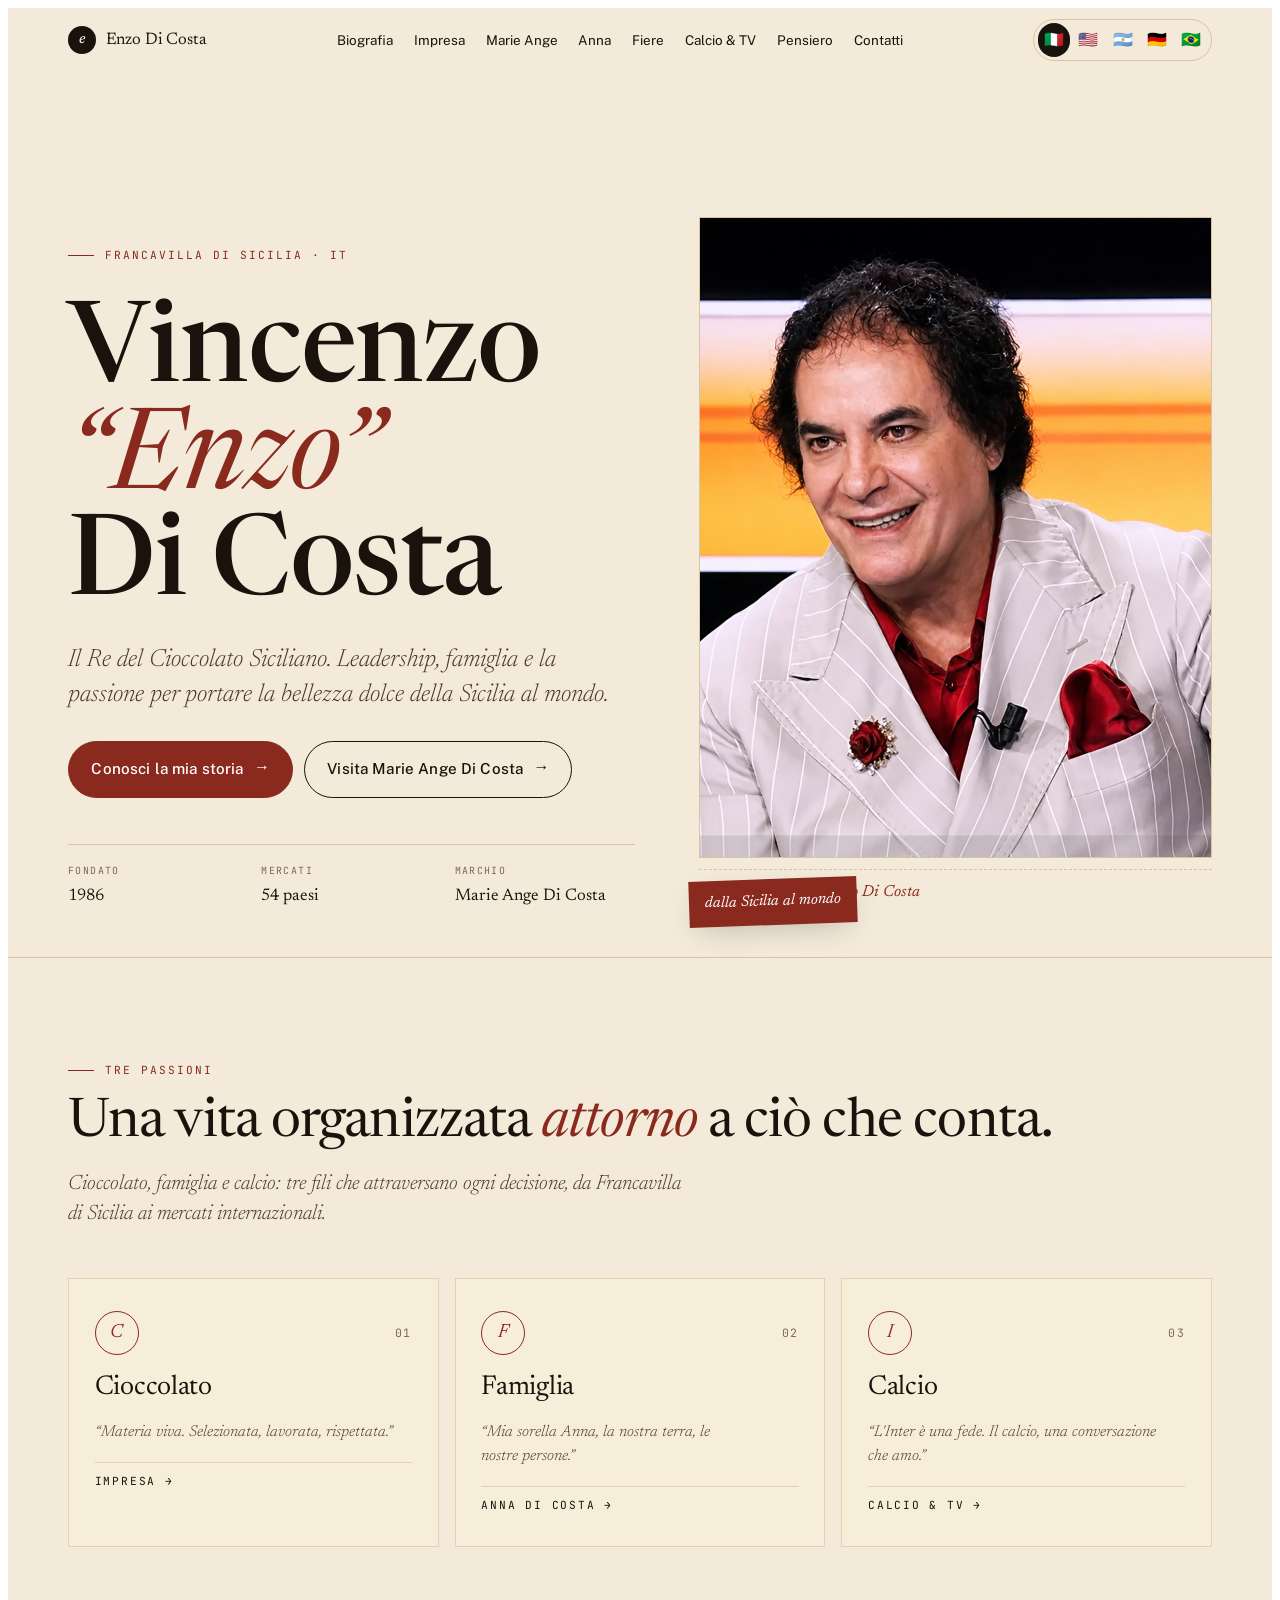
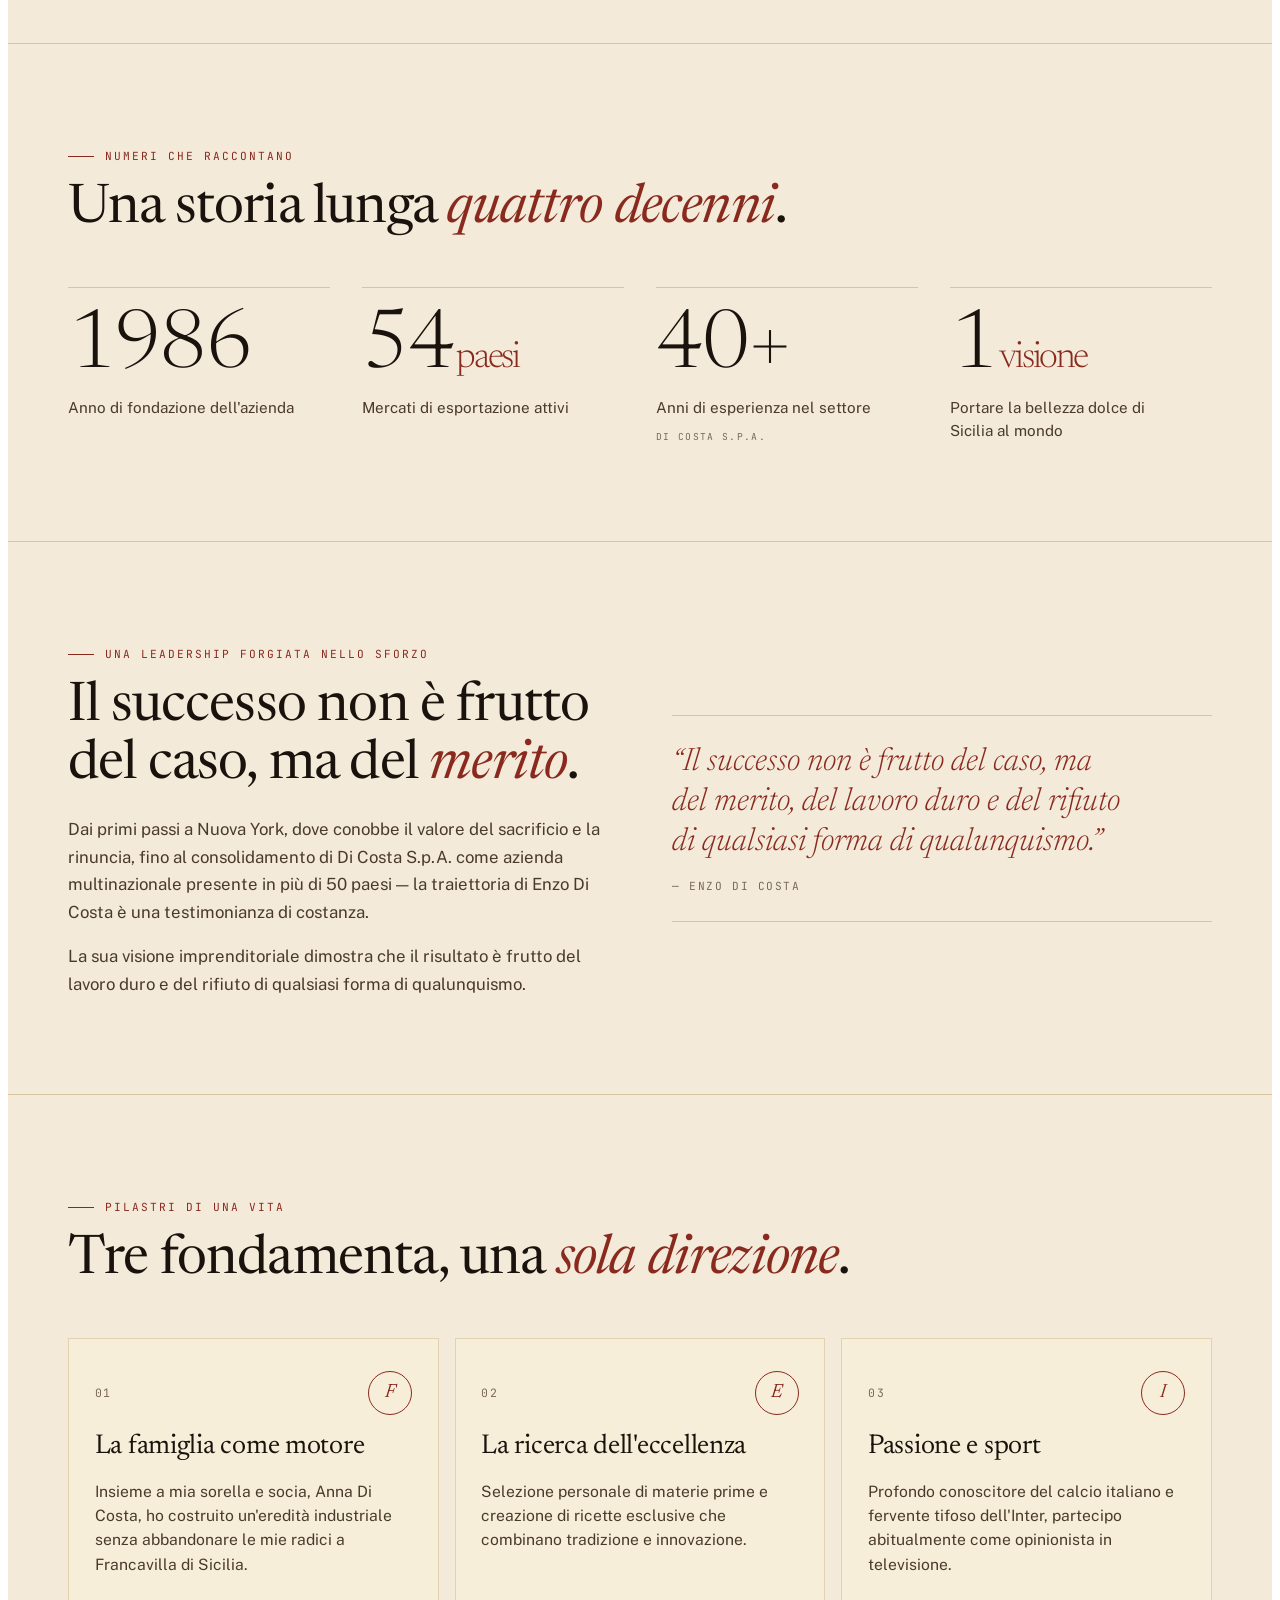
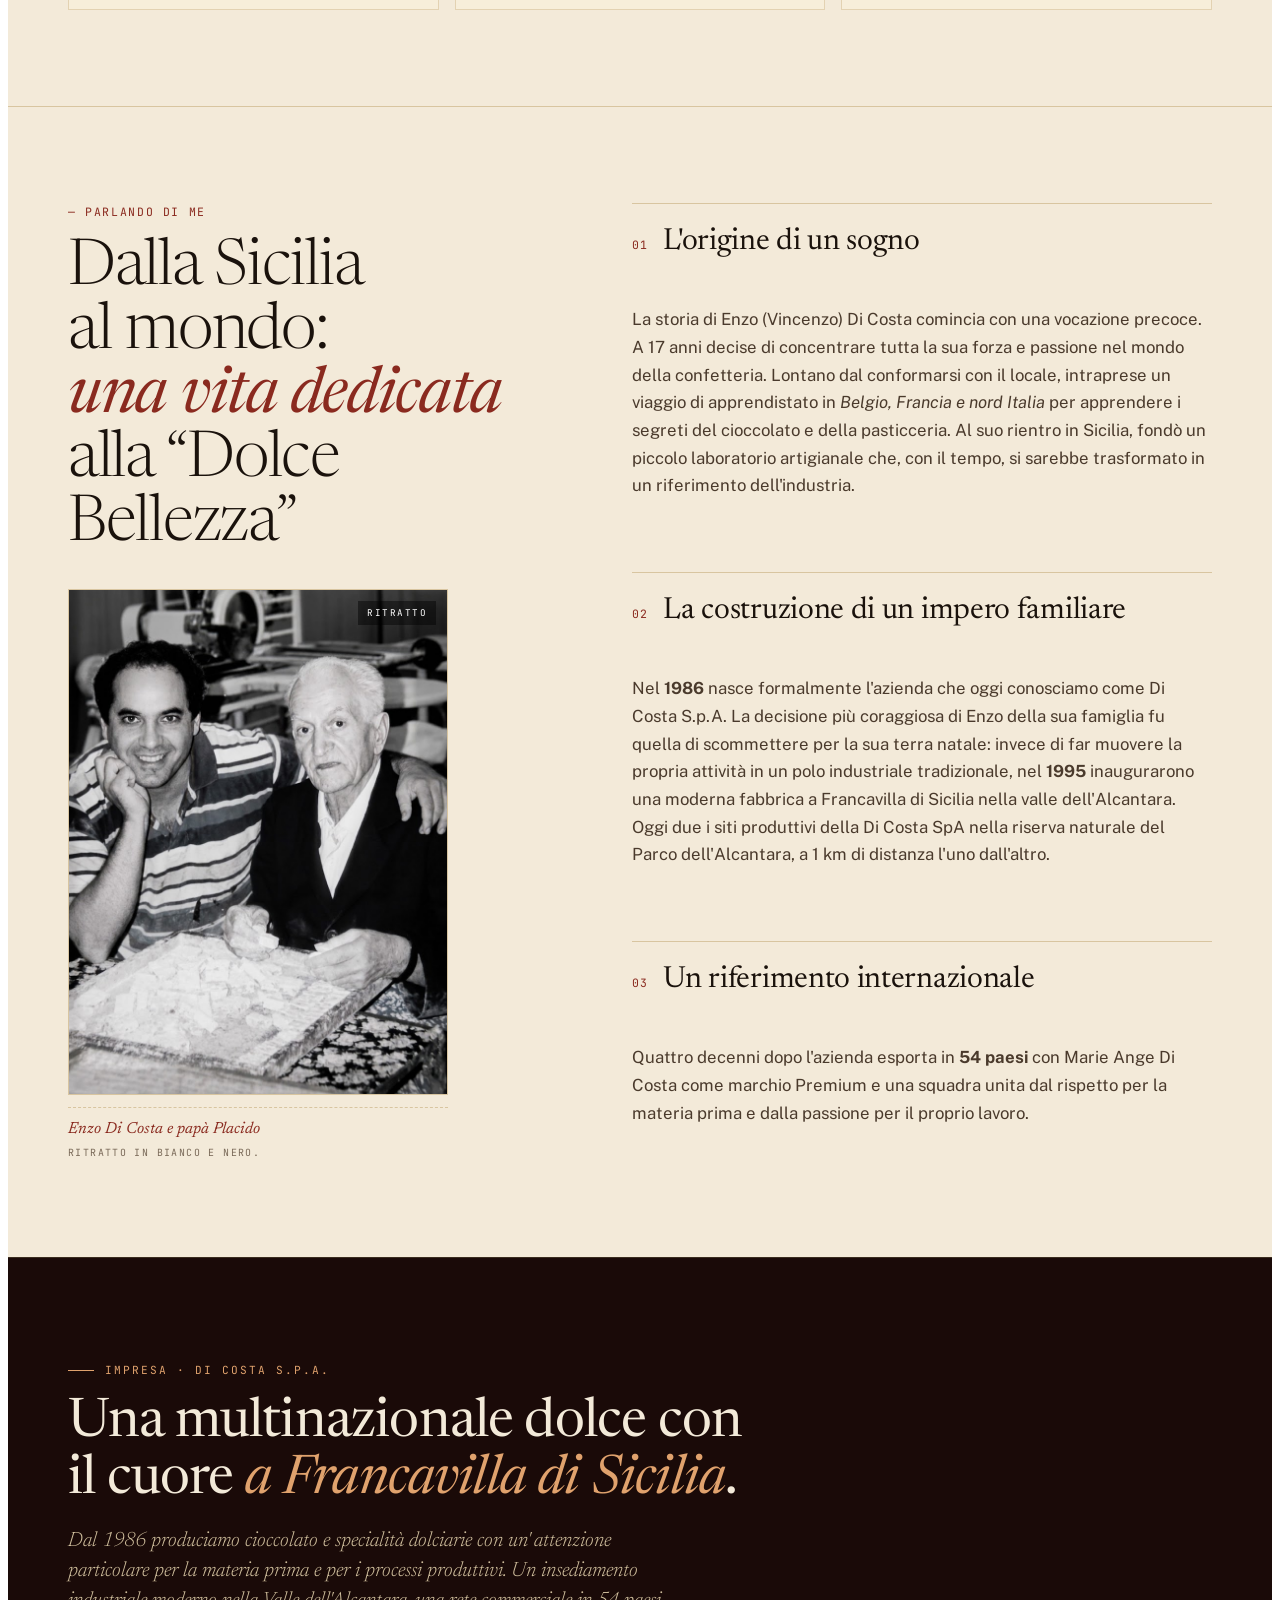
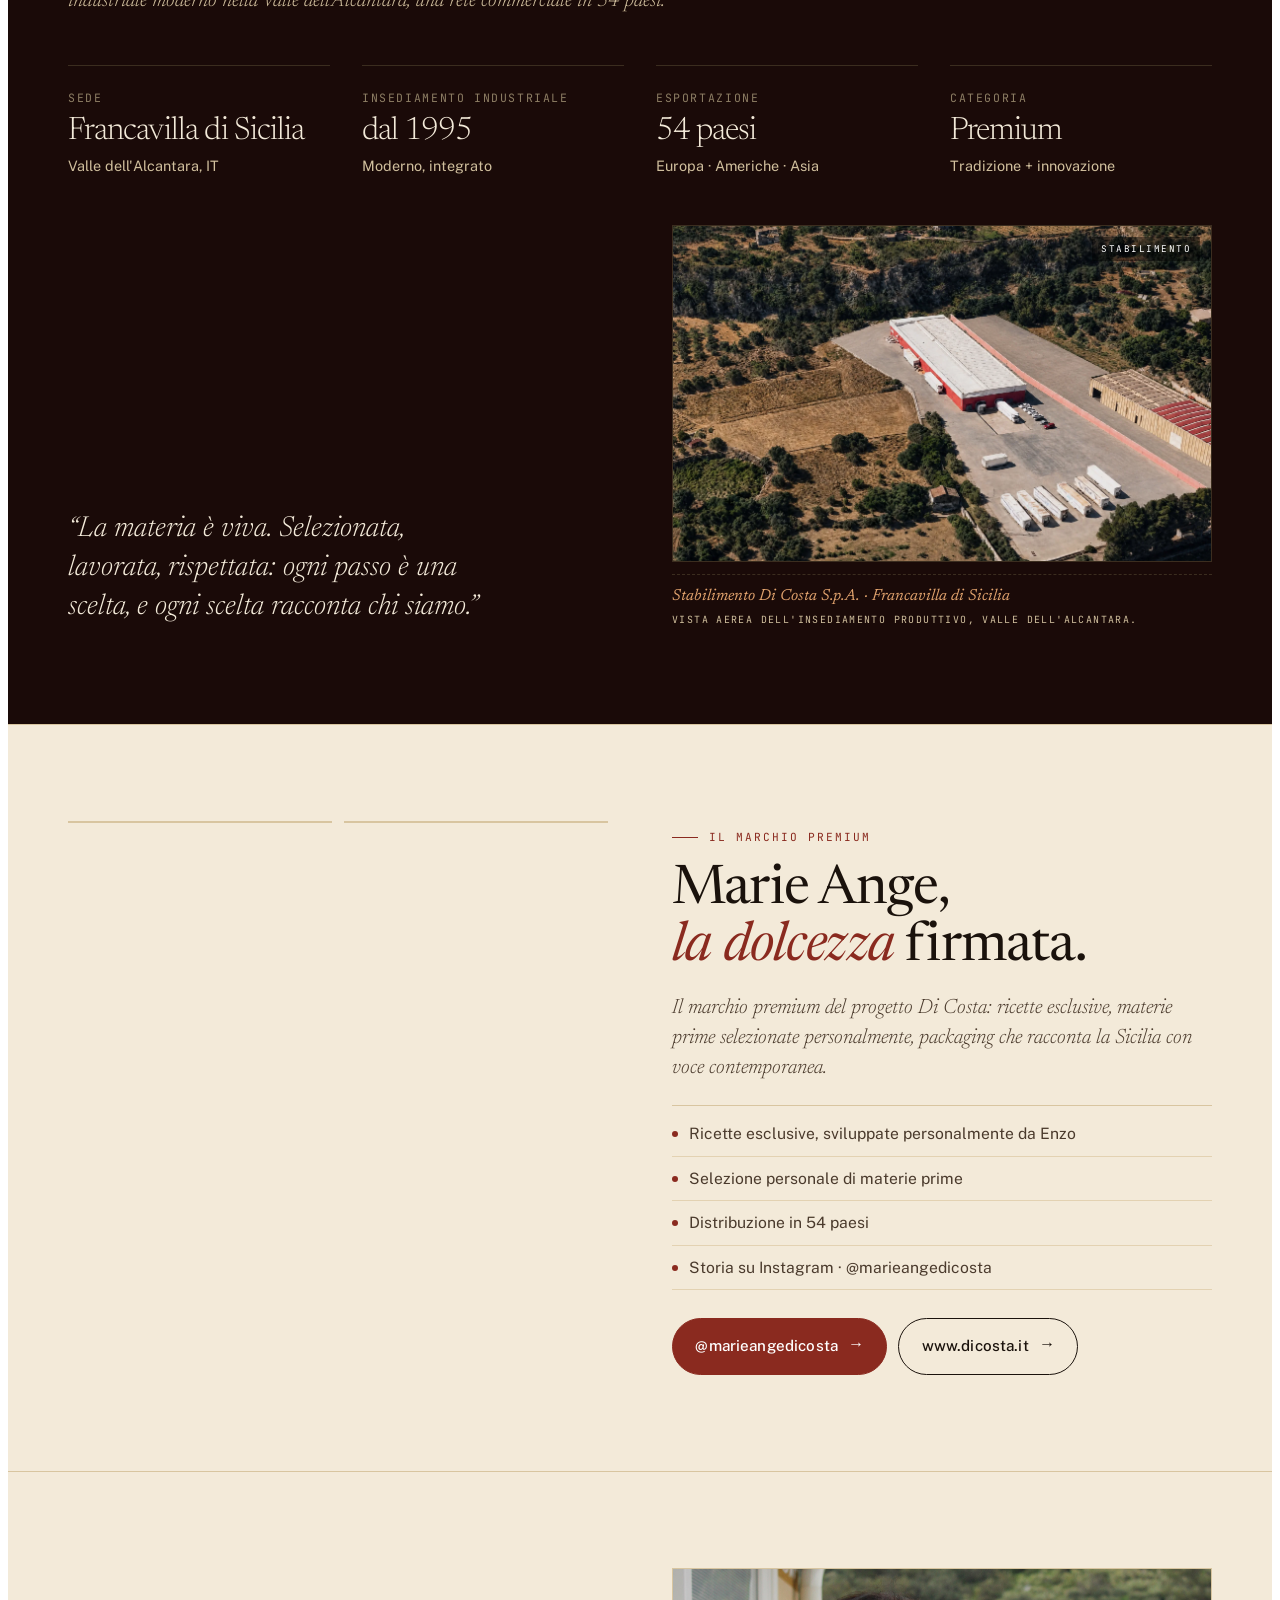
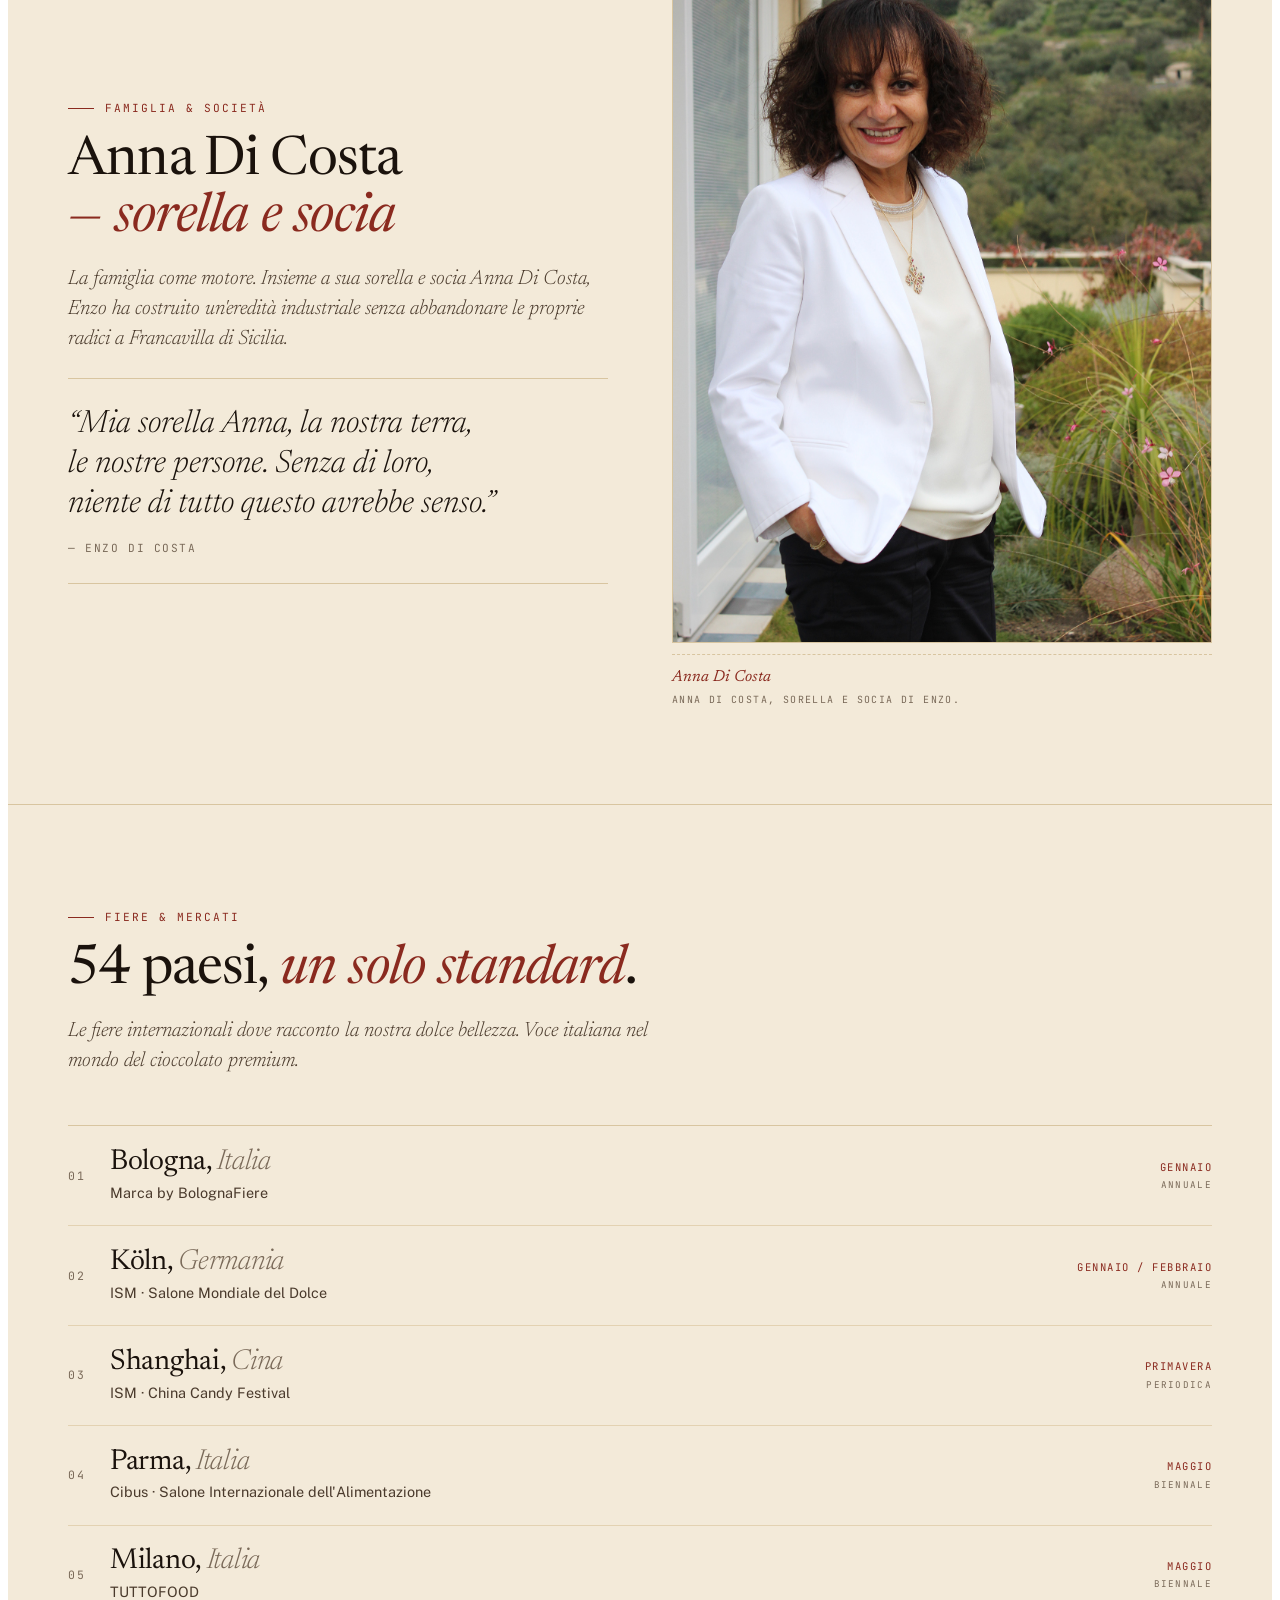
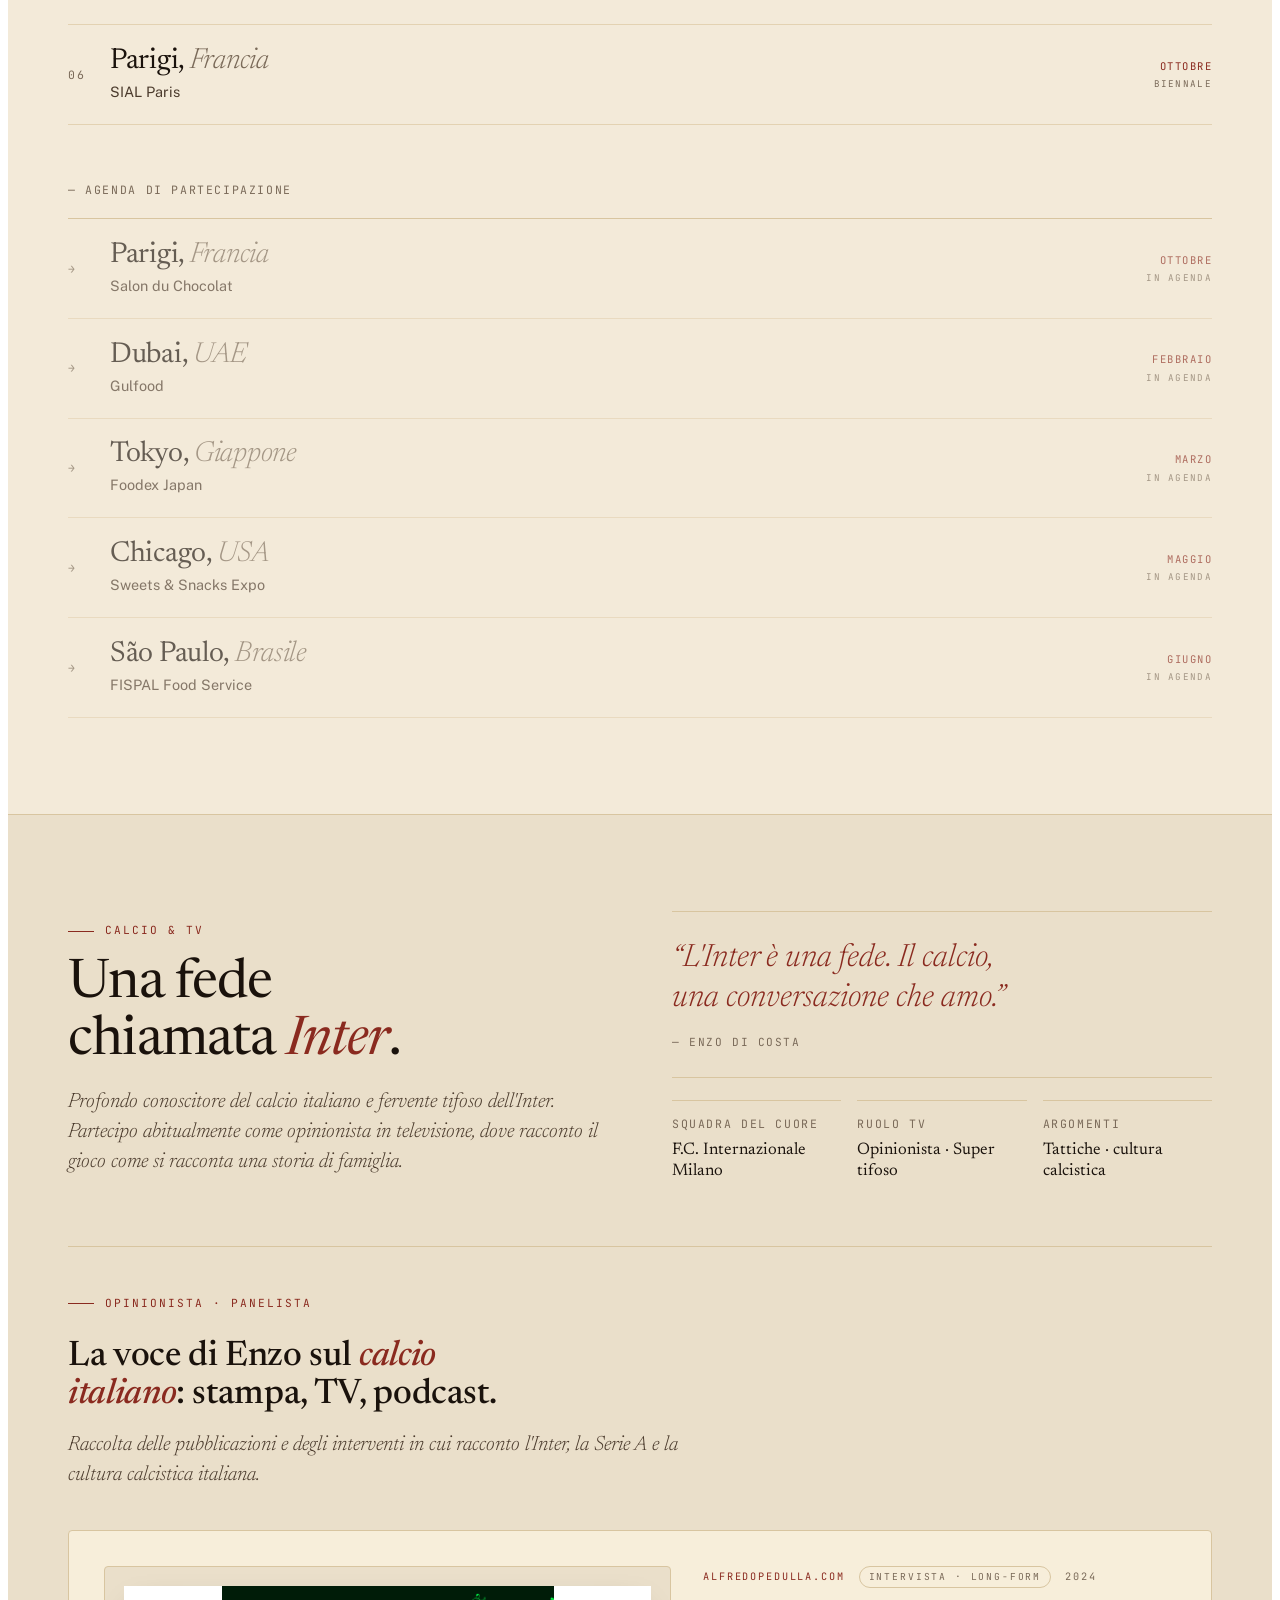
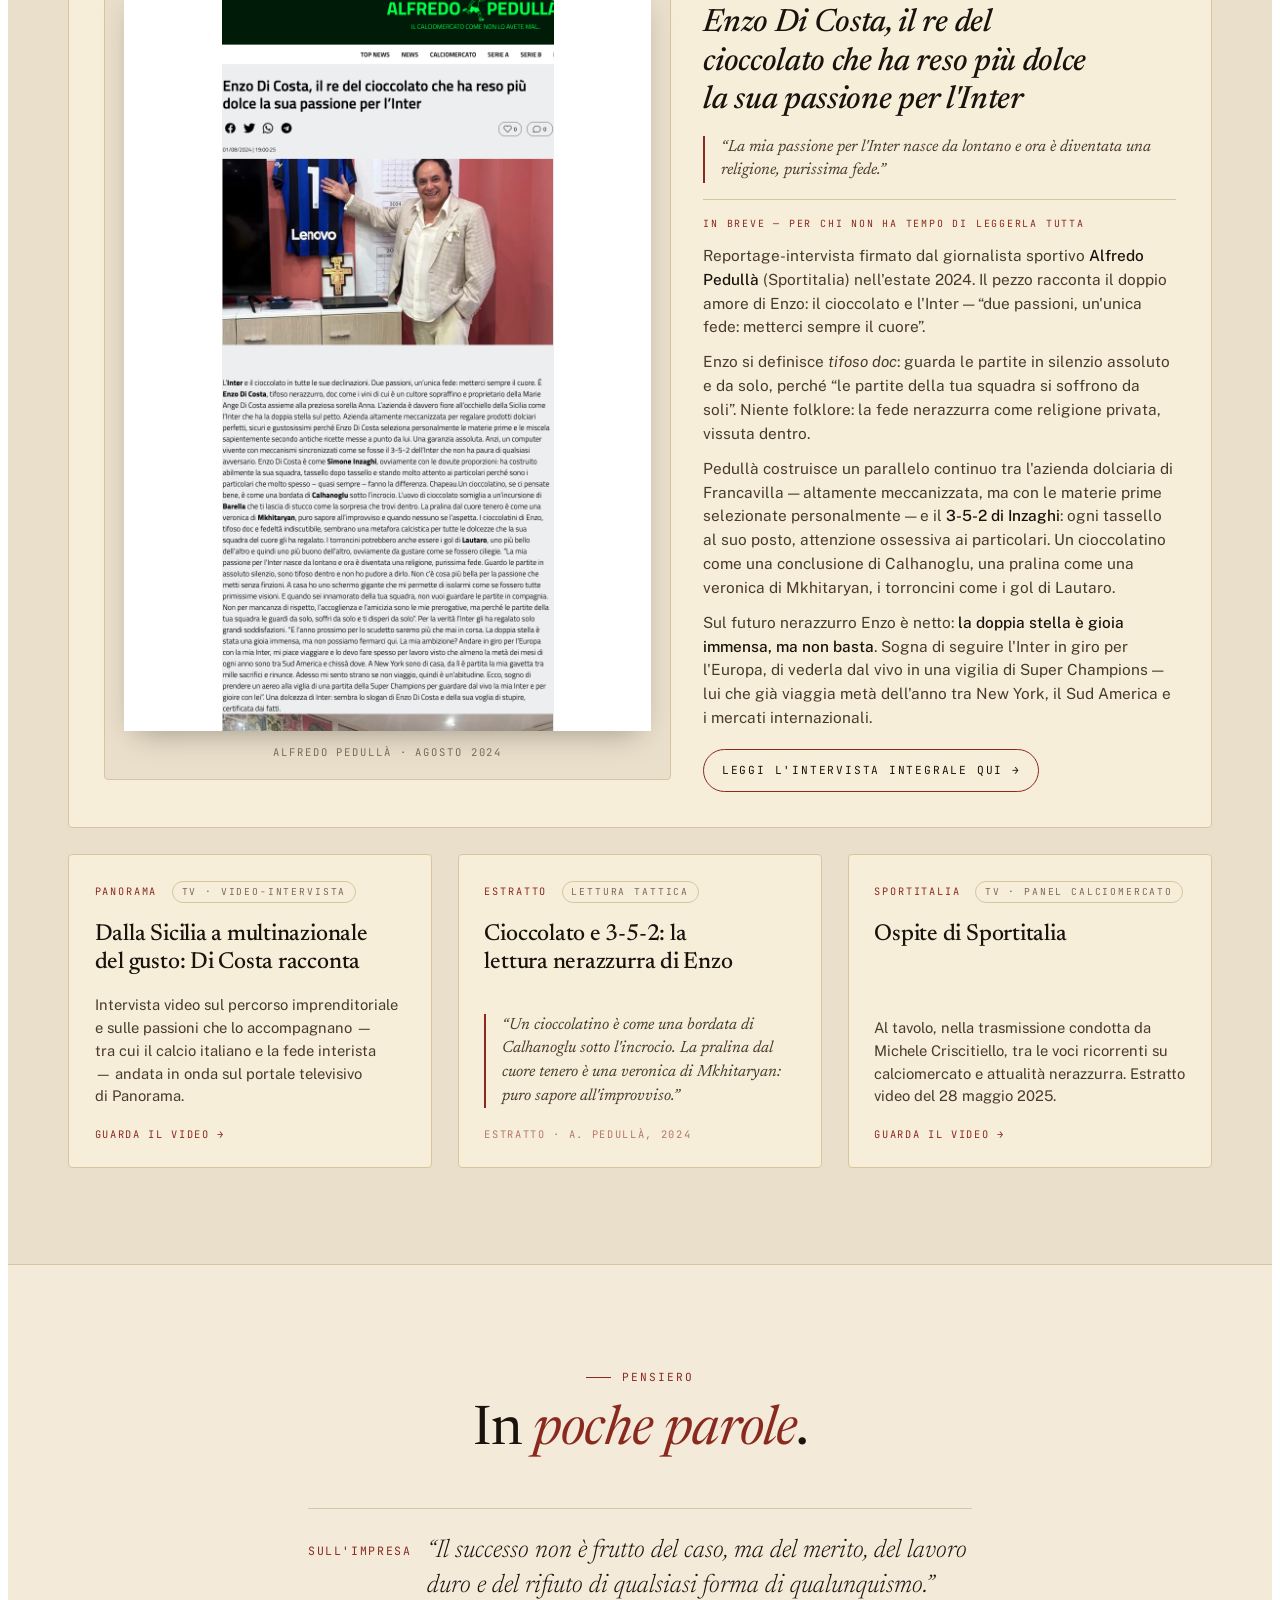
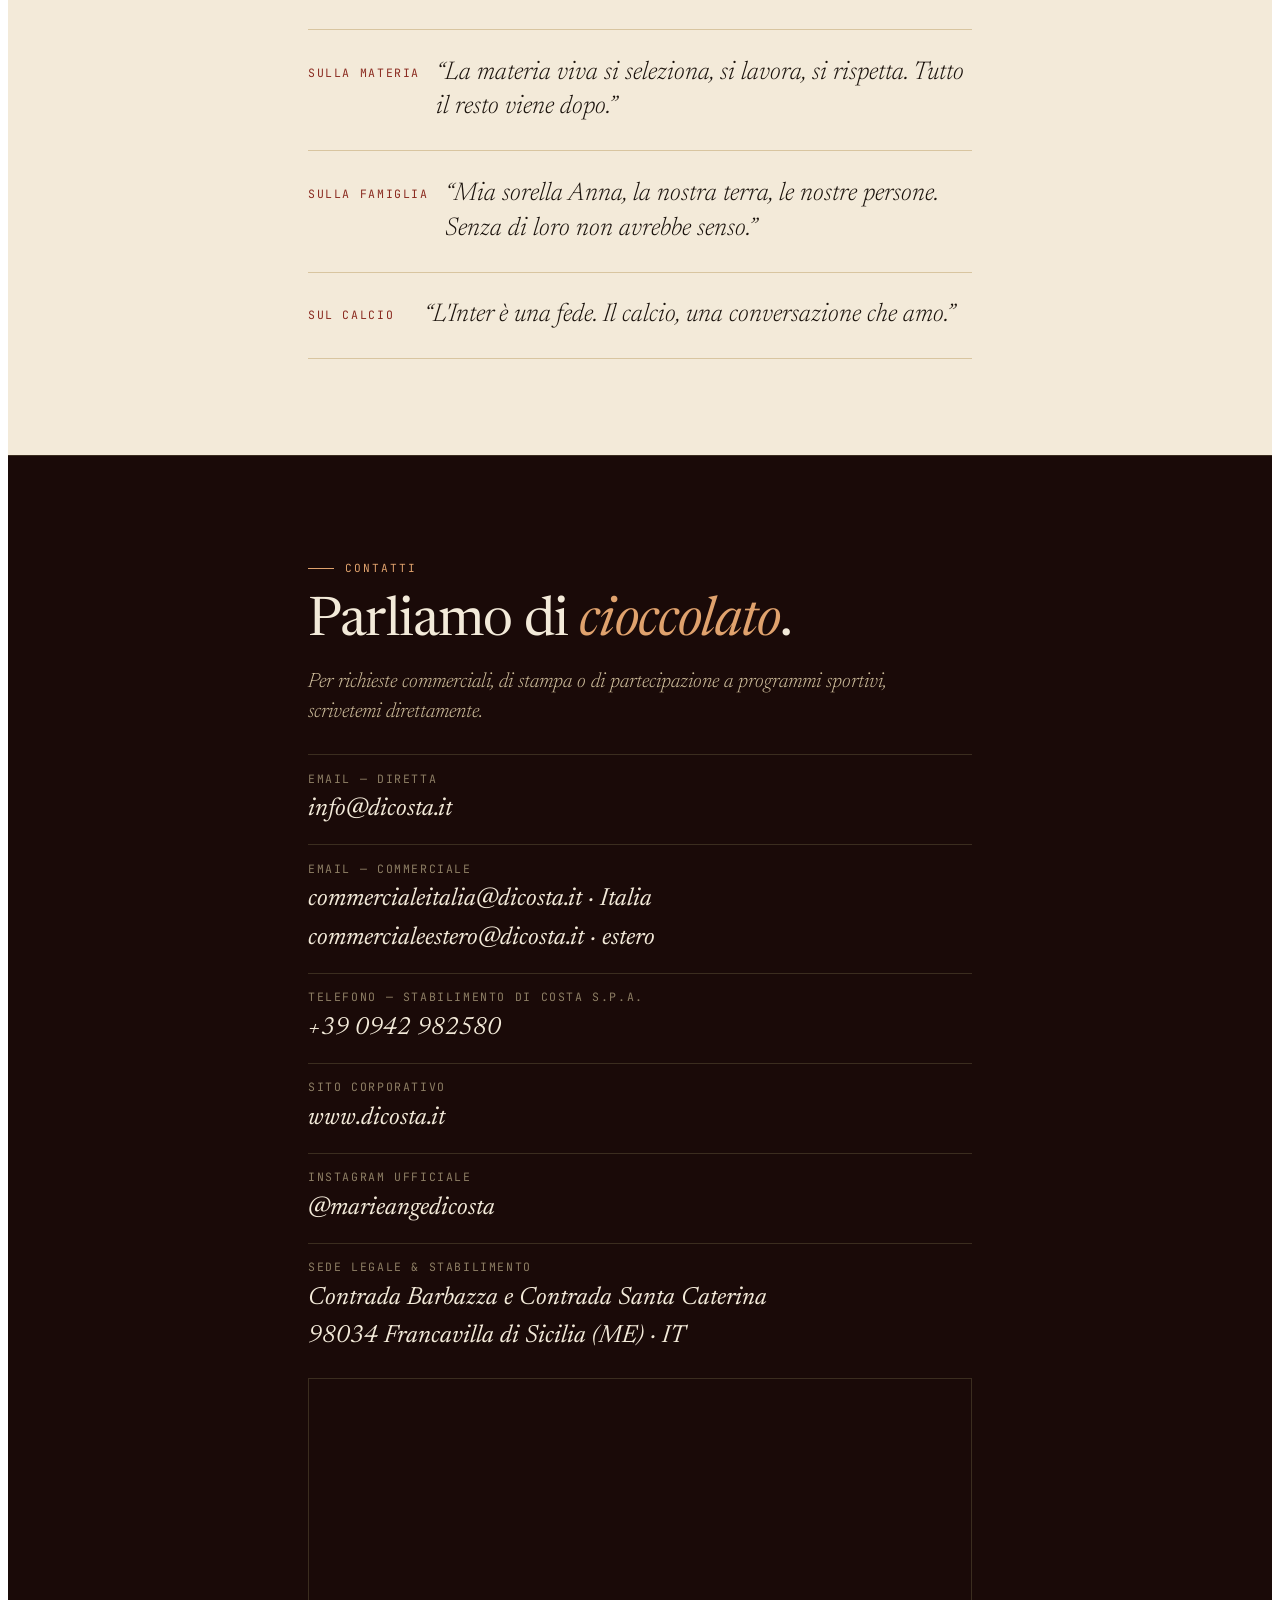
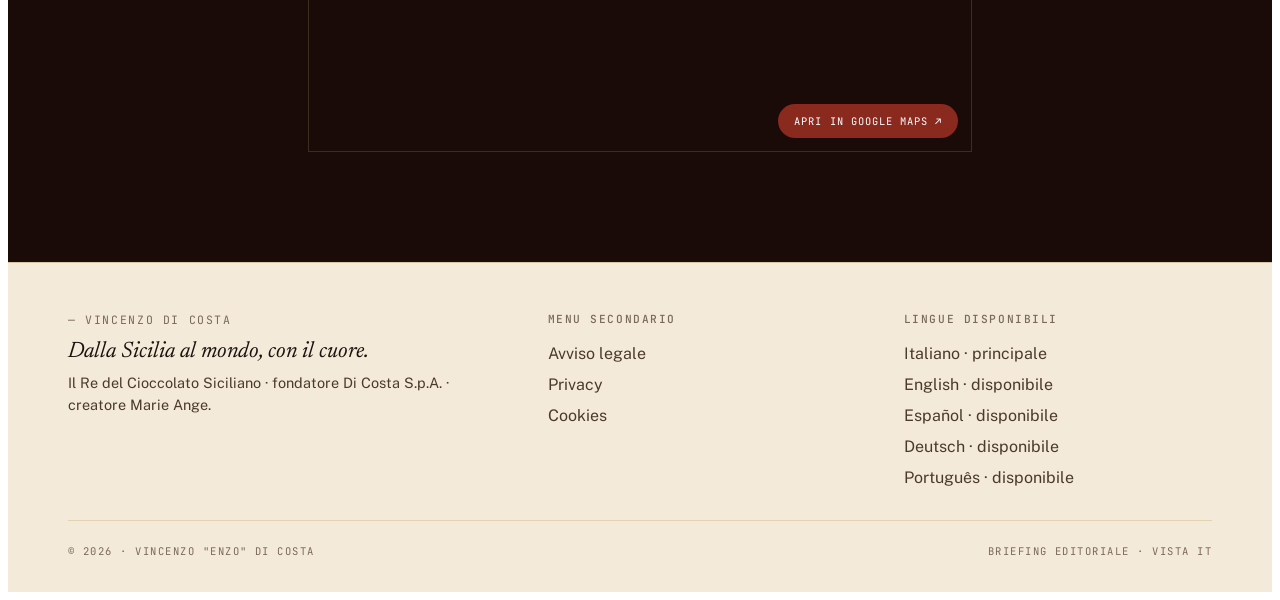
==== commit c00a4728: "Auto-publish: sync desde Website (2026-10-12 19:49:32)" ====
--- a/index.html
+++ b/index.html
@@ -1613,7 +1613,7 @@
       <header>
         <div class="edc-eyebrow" data-i18n="imp_eyebrow">Impresa · Di Costa S.p.A.</div>
         <h2 class="edc-display" data-i18n="imp_title">Una multinazionale dolce con il cuore <em class="edc-accent-italic">a Francavilla di Sicilia</em>.</h2>
-        <p class="edc-kicker" data-i18n="imp_kicker">Dal 1986 produciamo cioccolato e specialità dolciarie con un'attenzione ossessiva alla materia prima e ai processi tradizionali. Un insediamento industriale moderno nella Valle dell'Alcantara, una rete commerciale in 54 paesi.</p>
+        <p class="edc-kicker" data-i18n="imp_kicker">Dal 1986 produciamo cioccolato e specialità dolciarie con un' attenzione particolare per la materia prima e per i processi produttivi. Un insediamento industriale moderno nella Valle dell'Alcantara, una rete commerciale in 54 paesi.</p>
       </header>
 
       <div style="margin-top: 3rem; display: grid; gap: 2rem; grid-template-columns: repeat(auto-fit, minmax(220px, 1fr));">
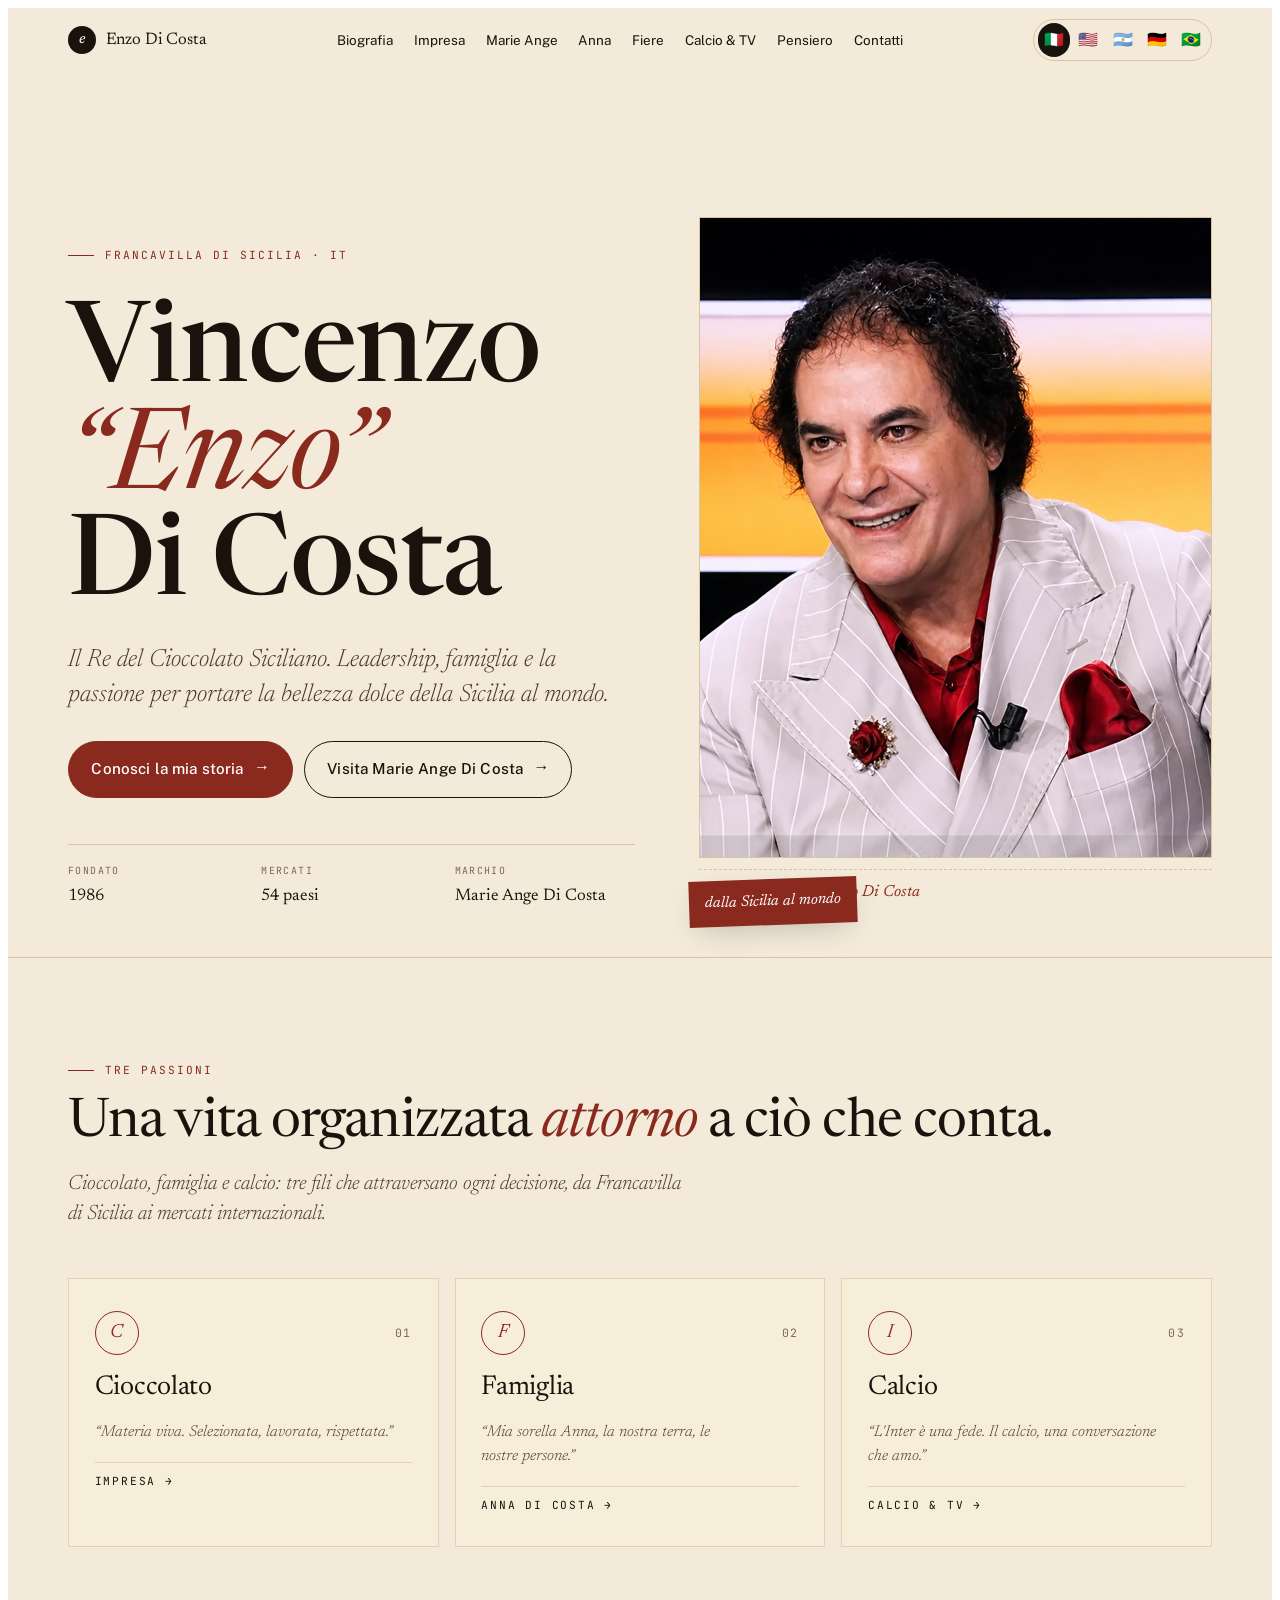
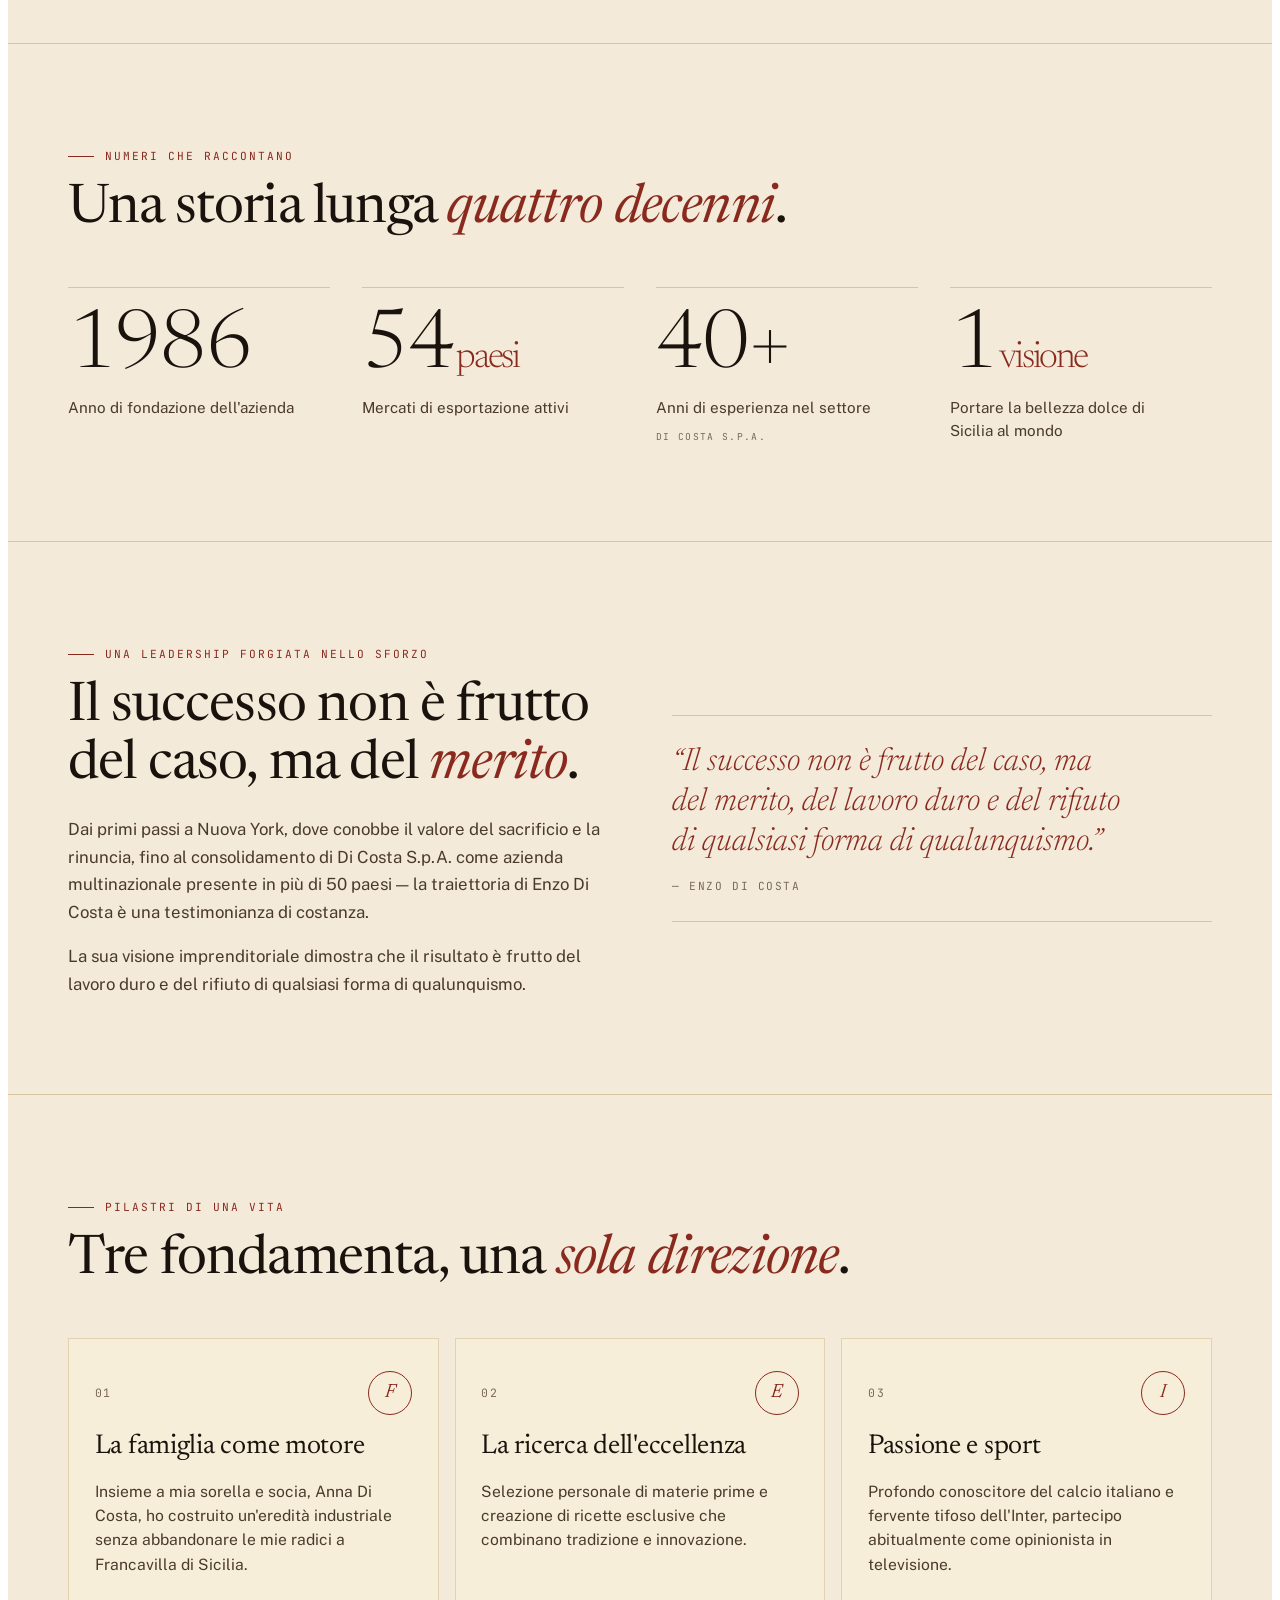
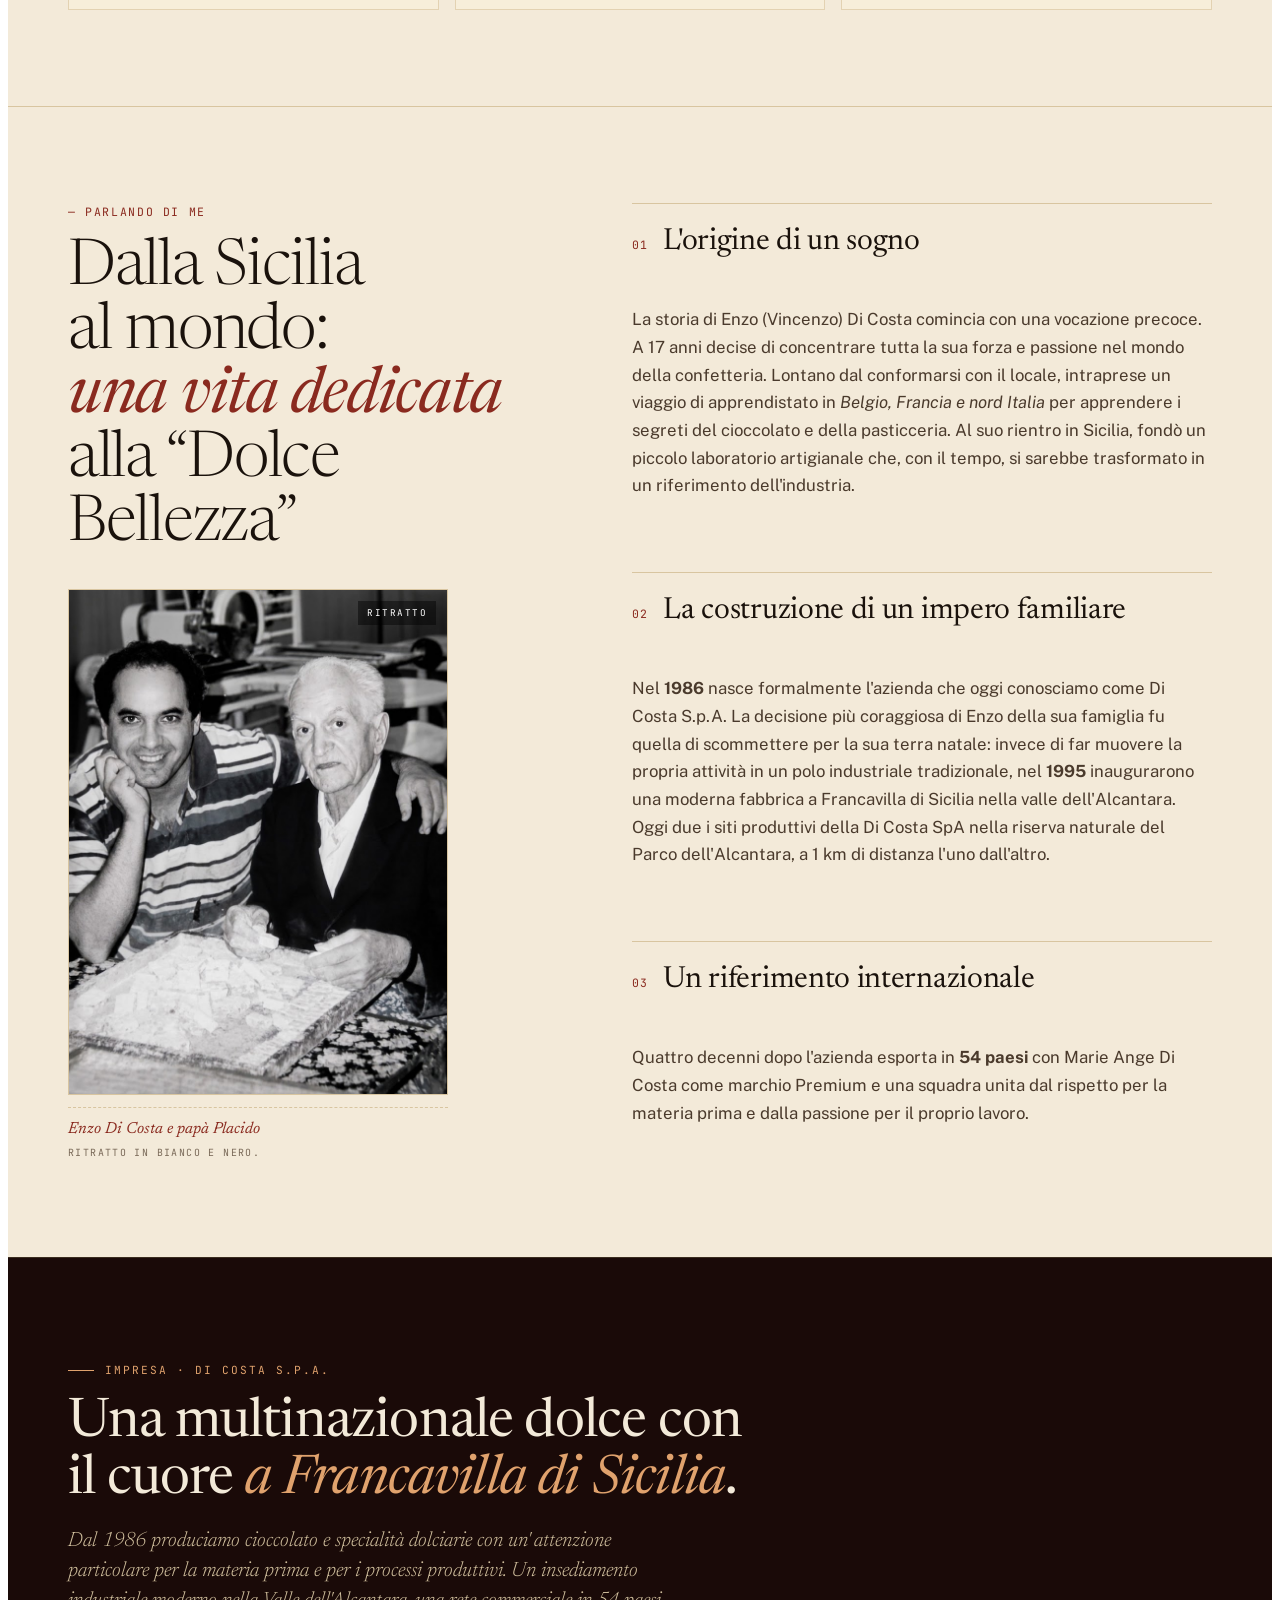
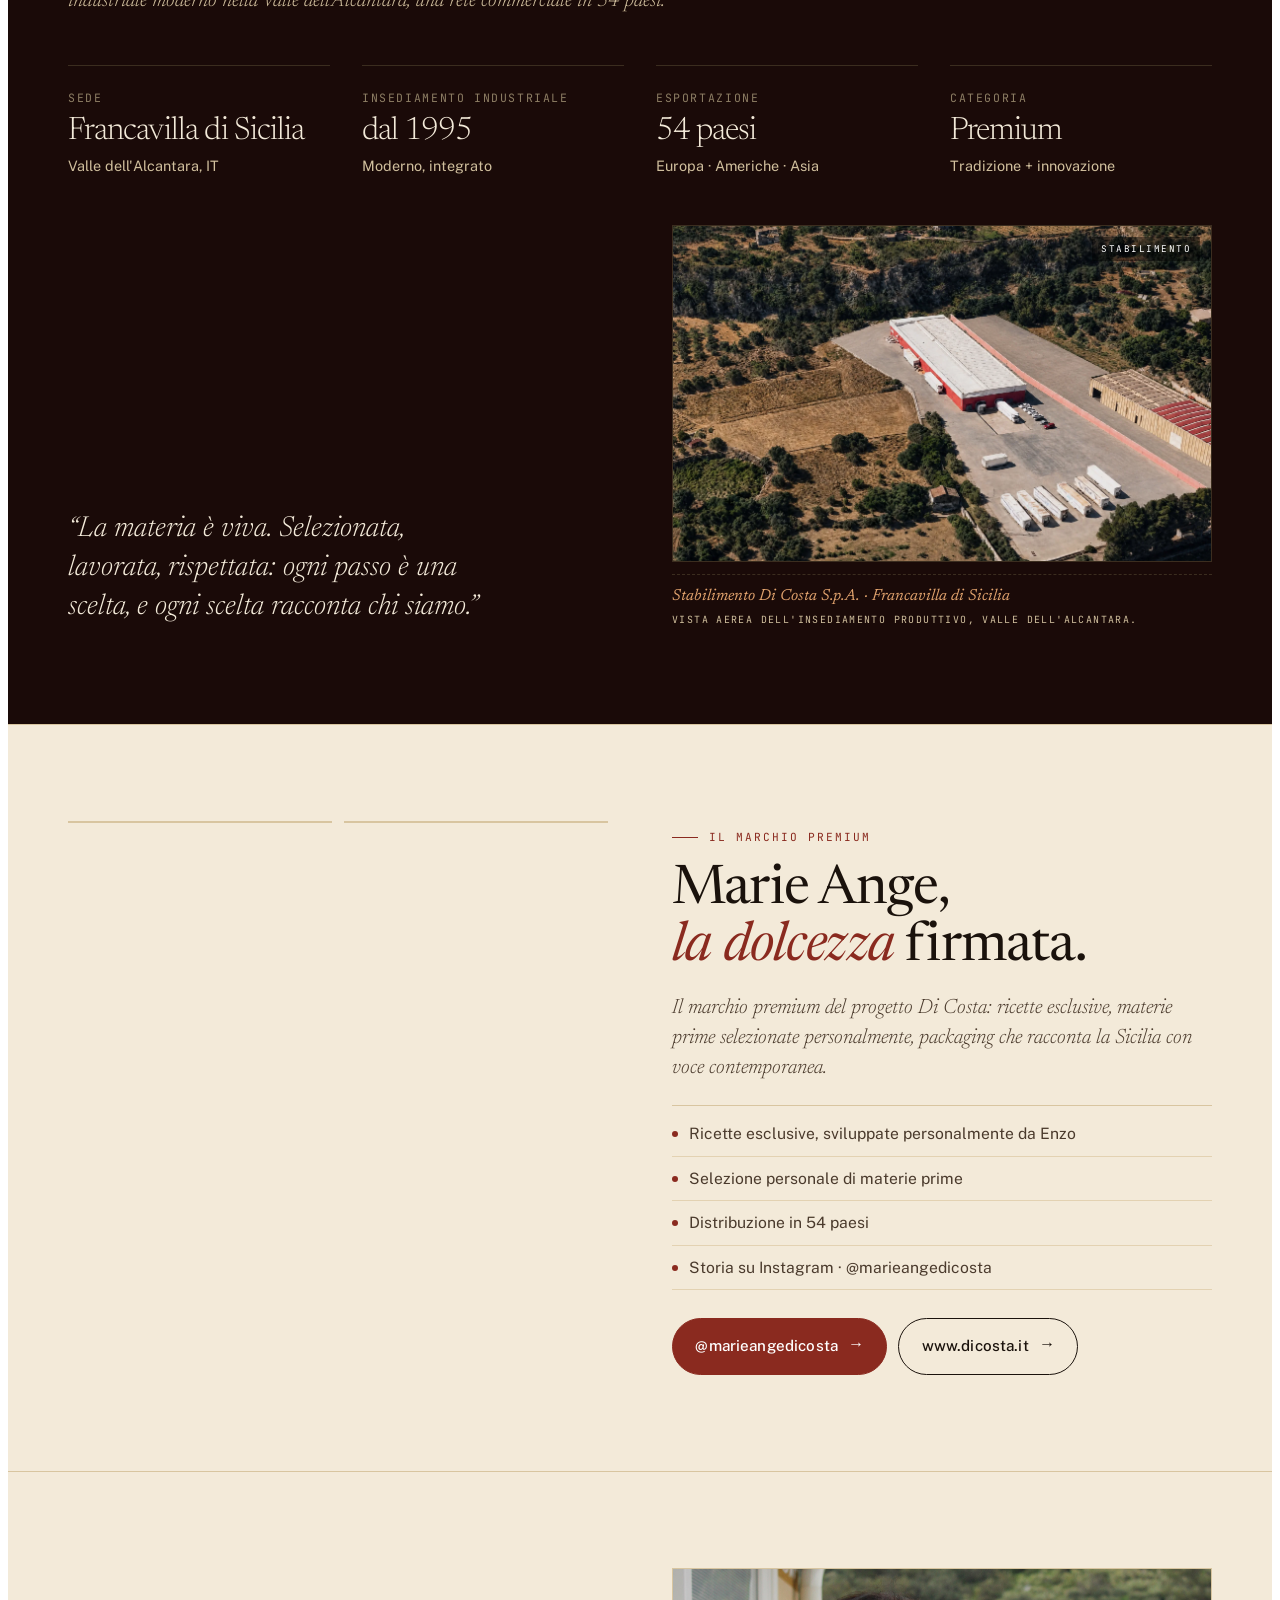
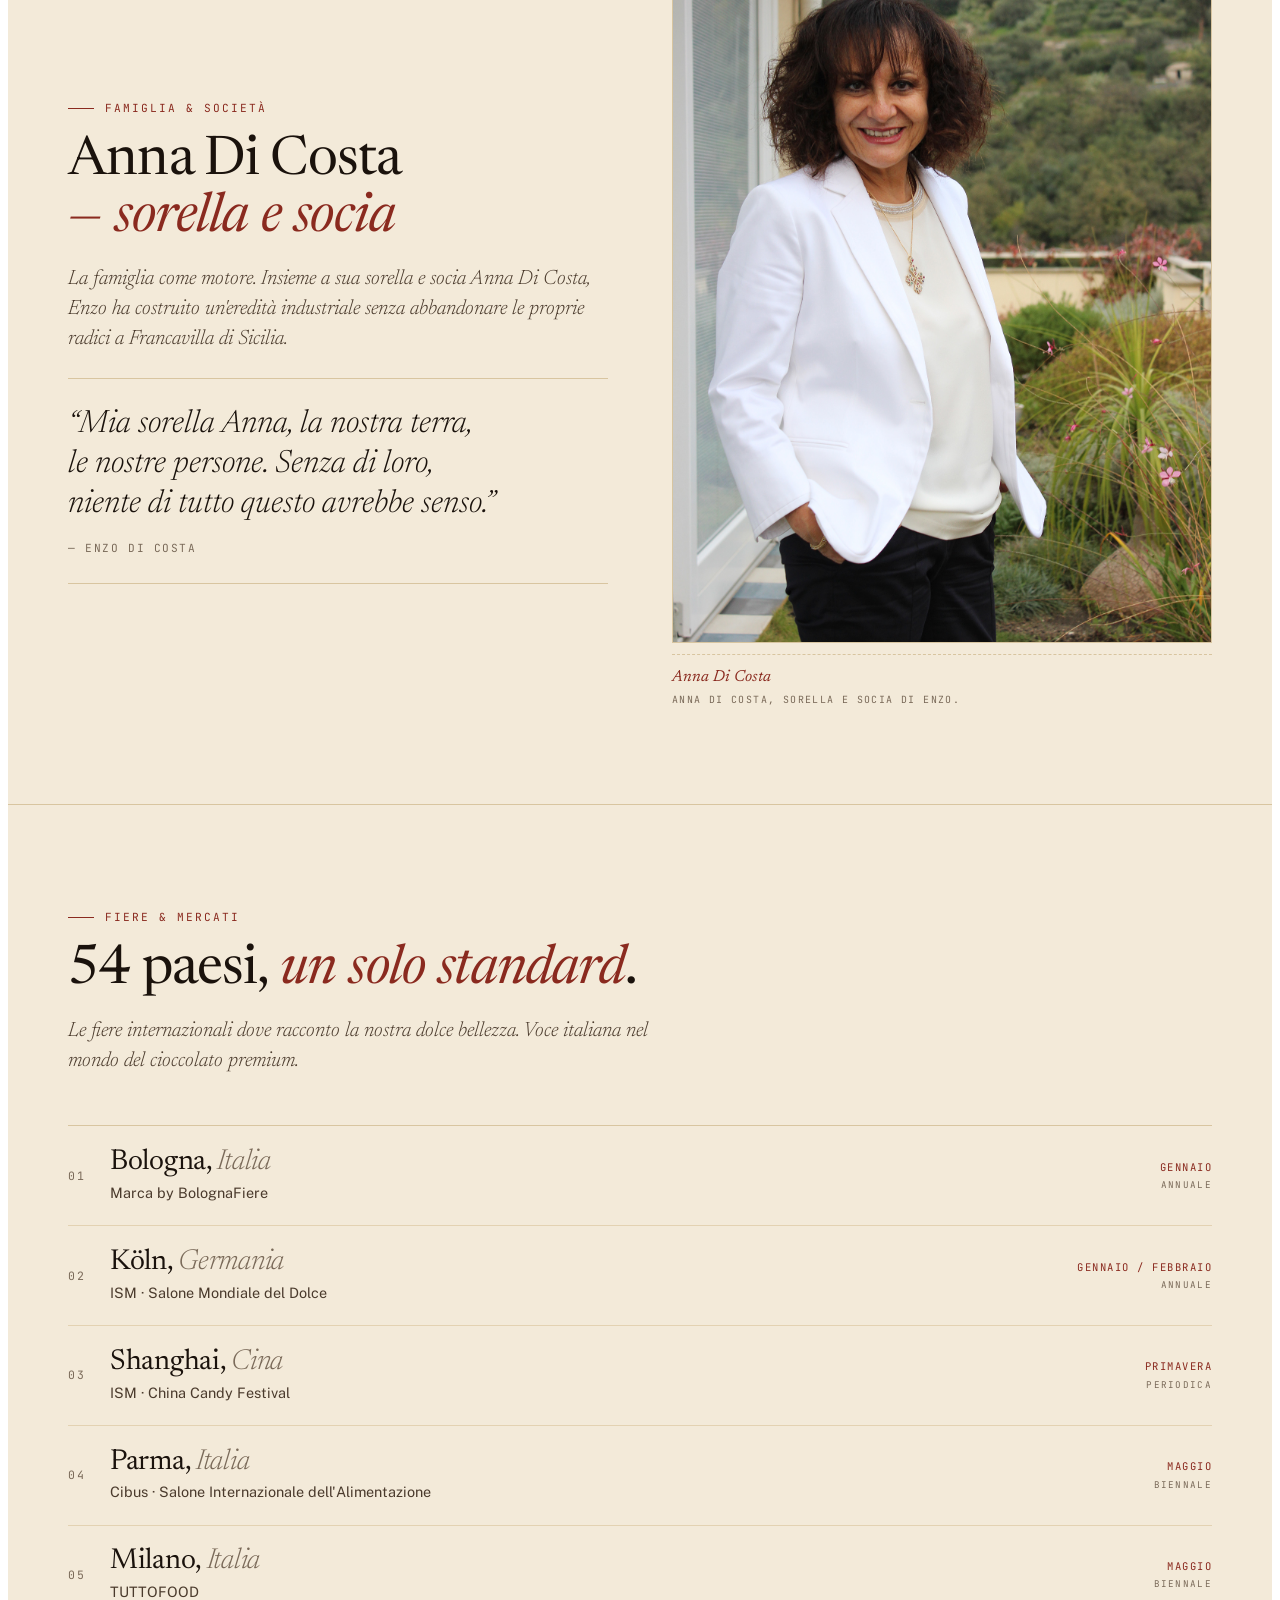
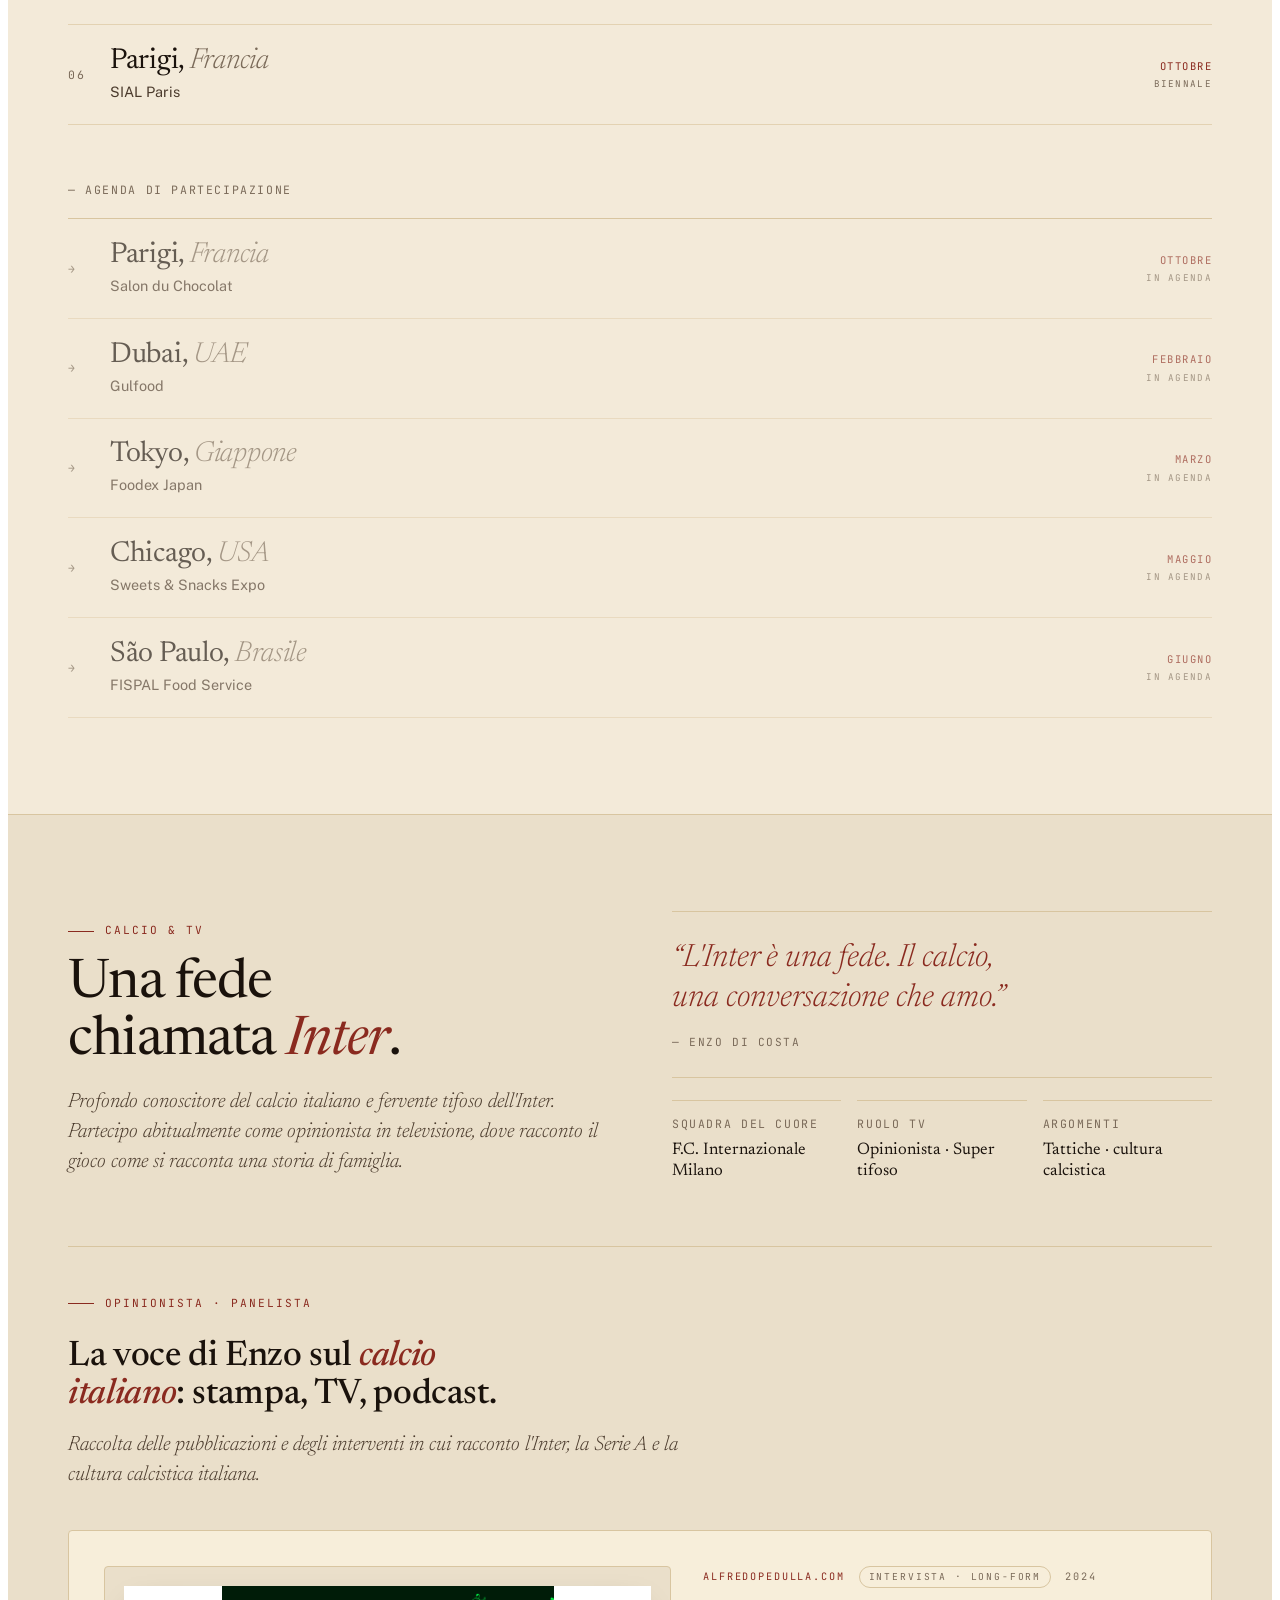
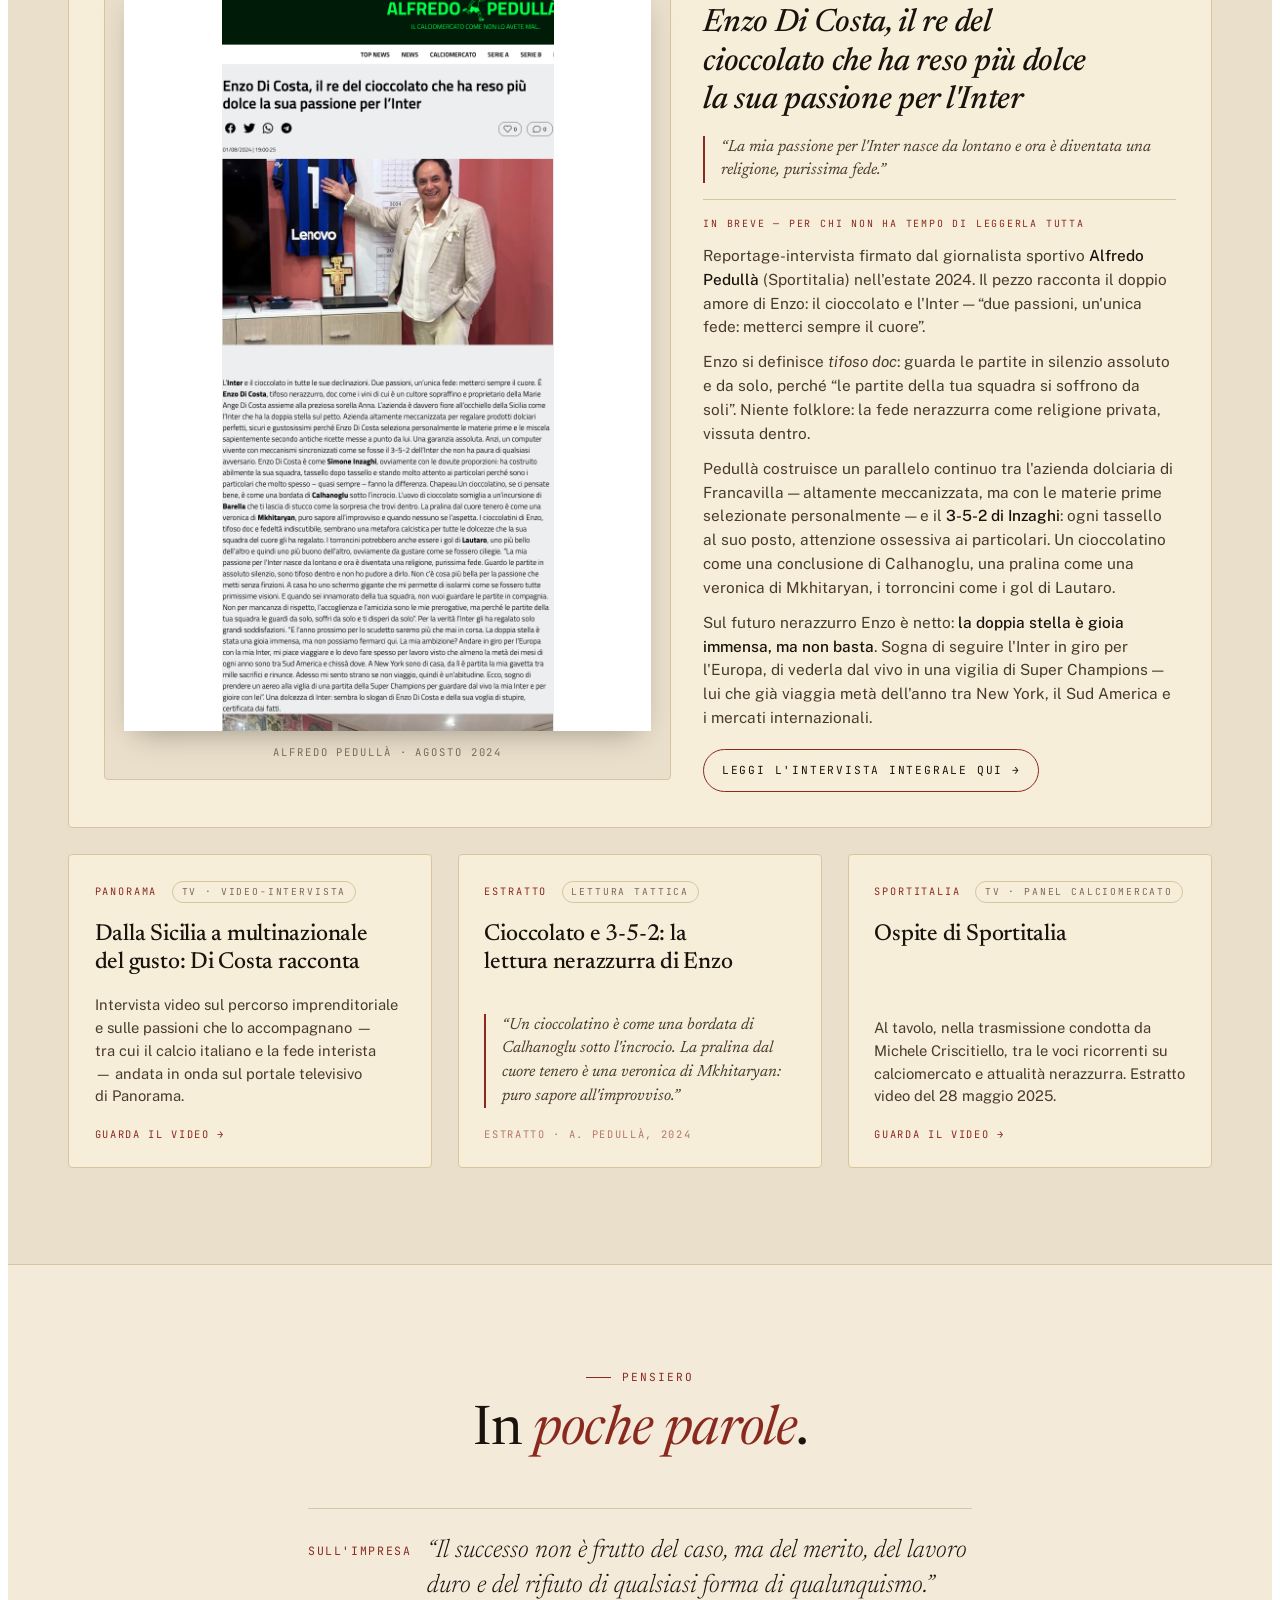
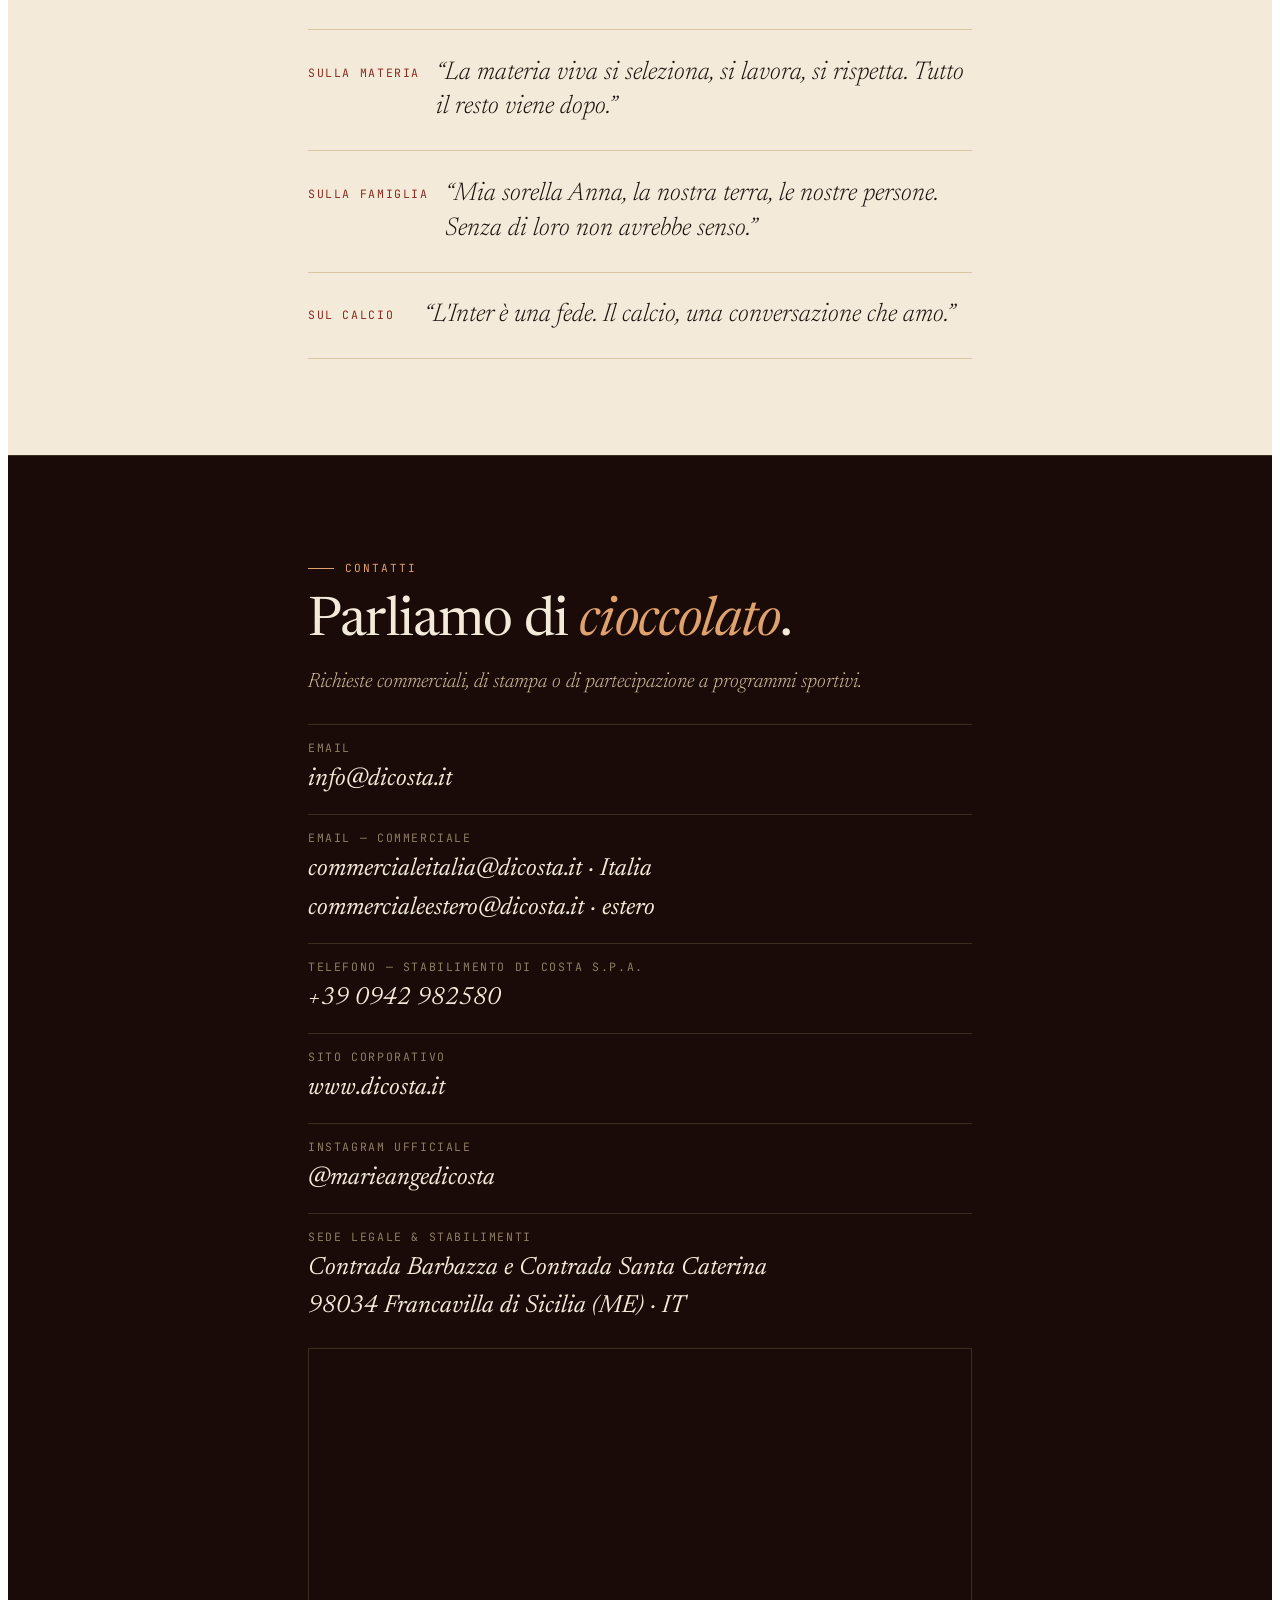
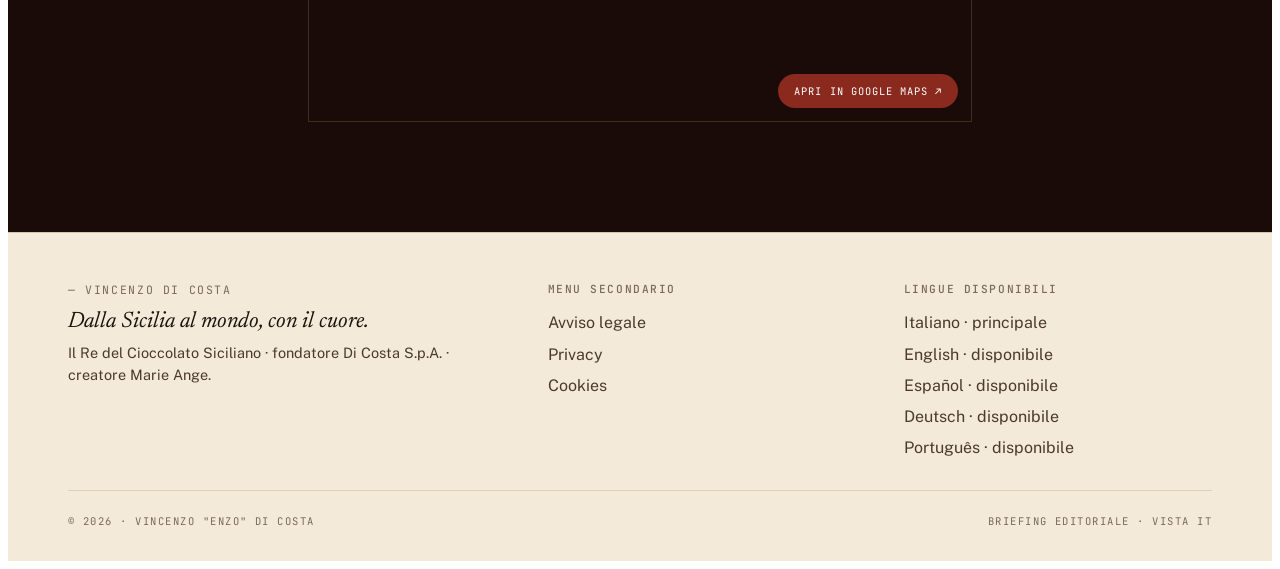
==== commit 99c6e8dd: "Auto-publish: sync desde Website (2026-10-12 19:55:53)" ====
--- a/index.html
+++ b/index.html
@@ -1944,11 +1944,11 @@
       <header>
         <div class="edc-eyebrow" data-i18n="contatto_eyebrow">Contatti</div>
         <h2 class="edc-display" data-i18n="contatto_title">Parliamo di <em class="edc-accent-italic">cioccolato</em>.</h2>
-        <p class="edc-kicker" data-i18n="contatto_kicker">Per richieste commerciali, di stampa o di partecipazione a programmi sportivi, scrivetemi direttamente.</p>
+        <p class="edc-kicker" data-i18n="contatto_kicker">Richieste commerciali, di stampa o di partecipazione a programmi sportivi.</p>
       </header>
       <div class="edc-contact__lines">
         <div class="edc-contact__line">
-          <span class="edc-mono" data-i18n="contatto_line1_label">Email — diretta</span>
+          <span class="edc-mono" data-i18n="contatto_line1_label">Email</span>
           <strong><a class="edc-email" href="#" data-user="info" data-domain="dicosta.it">···</a></strong>
         </div>
         <div class="edc-contact__line">
@@ -1971,7 +1971,7 @@
           <strong><a href="https://instagram.com/marieangedicosta" target="_blank" rel="noopener">@marieangedicosta</a></strong>
         </div>
         <div class="edc-contact__line">
-          <span class="edc-mono" data-i18n="contatto_line6_label">Sede legale &amp; stabilimento</span>
+          <span class="edc-mono" data-i18n="contatto_line6_label">Sede legale &amp; stabilimenti</span>
           <strong>Contrada Barbazza e Contrada Santa Caterina<br />98034 Francavilla di Sicilia (ME) · IT</strong>
           <a class="edc-map" href="https://www.google.com/maps/search/?api=1&amp;query=Di+Costa+S.p.A.%2C+Francavilla+di+Sicilia+ME%2C+Italia" target="_blank" rel="noopener" aria-label="Apri la posizione di Di Costa S.p.A. in Google Maps">
             <iframe src="https://maps.google.com/maps?q=Di+Costa+S.p.A.,+Francavilla+di+Sicilia+ME,+Italia&amp;z=8&amp;output=embed" loading="lazy" tabindex="-1" aria-hidden="true" title="Posizione di Di Costa S.p.A. in Sicilia"></iframe>
@@ -2282,13 +2282,13 @@
 
 
       contatto_eyebrow: 'Contact', contatto_title: "Let&rsquo;s talk <em class=\"edc-accent-italic\">chocolate</em>.",
-      contatto_kicker: 'For business, press, or sports-programme enquiries, write to me directly.',
-      contatto_line1_label: 'Email — direct',
+      contatto_kicker: 'Business, press, and sports-programme enquiries.',
+      contatto_line1_label: 'Email',
       contatto_line2_label: 'Email — commercial', contatto_italia: 'Italy', contatto_estero: 'international',
       contatto_line3_label: 'Phone — Di Costa S.p.A. plant',
       contatto_line4_label: 'Corporate website',
       contatto_line5_label: 'Official Instagram',
-      contatto_line6_label: 'Registered office &amp; plant',
+      contatto_line6_label: 'Registered office &amp; plants',
 
       foot_claim: 'From Sicily to the world, with heart.',
       foot_sub: 'The King of Sicilian Chocolate · founder of Di Costa S.p.A. · creator of Marie Ange.',
@@ -2413,13 +2413,13 @@
 
 
       contatto_eyebrow: 'Contacto', contatto_title: 'Hablemos de <em class="edc-accent-italic">chocolate</em>.',
-      contatto_kicker: 'Para consultas comerciales, de prensa o de participación en programas deportivos, escríbeme directamente.',
-      contatto_line1_label: 'Email — directo',
+      contatto_kicker: 'Consultas comerciales, de prensa o de participación en programas deportivos.',
+      contatto_line1_label: 'Email',
       contatto_line2_label: 'Email — comercial', contatto_italia: 'Italia', contatto_estero: 'internacional',
       contatto_line3_label: 'Teléfono — planta de Di Costa S.p.A.',
       contatto_line4_label: 'Sitio corporativo',
       contatto_line5_label: 'Instagram oficial',
-      contatto_line6_label: 'Sede legal y planta',
+      contatto_line6_label: 'Sede legal y plantas',
 
       foot_claim: 'De Sicilia al mundo, con el corazón.',
       foot_sub: 'El Rey del Chocolate Siciliano · fundador de Di Costa S.p.A. · creador de Marie Ange.',
@@ -2544,13 +2544,13 @@
 
 
       contatto_eyebrow: 'Kontakt', contatto_title: 'Reden wir über <em class="edc-accent-italic">Schokolade</em>.',
-      contatto_kicker: 'Für geschäftliche Anfragen, Presseanfragen oder die Teilnahme an Sportsendungen schreiben Sie mir direkt.',
-      contatto_line1_label: 'E-Mail — direkt',
+      contatto_kicker: 'Geschäftliche Anfragen, Presseanfragen oder Teilnahme an Sportsendungen.',
+      contatto_line1_label: 'E-Mail',
       contatto_line2_label: 'E-Mail — geschäftlich', contatto_italia: 'Italien', contatto_estero: 'international',
       contatto_line3_label: 'Telefon — Werk von Di Costa S.p.A.',
       contatto_line4_label: 'Unternehmenswebsite',
       contatto_line5_label: 'Offizielles Instagram',
-      contatto_line6_label: 'Firmensitz &amp; Werk',
+      contatto_line6_label: 'Firmensitz &amp; Werke',
 
       foot_claim: 'Von Sizilien in die Welt, mit Herz.',
       foot_sub: 'Der König der sizilianischen Schokolade · Gründer von Di Costa S.p.A. · Schöpfer von Marie Ange.',
@@ -2675,13 +2675,13 @@
 
 
       contatto_eyebrow: 'Contato', contatto_title: 'Vamos falar de <em class="edc-accent-italic">chocolate</em>.',
-      contatto_kicker: 'Para consultas comerciais, de imprensa ou de participação em programas esportivos, escreva-me diretamente.',
-      contatto_line1_label: 'E-mail — direto',
+      contatto_kicker: 'Consultas comerciais, de imprensa ou de participação em programas esportivos.',
+      contatto_line1_label: 'E-mail',
       contatto_line2_label: 'E-mail — comercial', contatto_italia: 'Itália', contatto_estero: 'internacional',
       contatto_line3_label: 'Telefone — planta da Di Costa S.p.A.',
       contatto_line4_label: 'Site corporativo',
       contatto_line5_label: 'Instagram oficial',
-      contatto_line6_label: 'Sede legal &amp; planta',
+      contatto_line6_label: 'Sede legal &amp; plantas',
 
       foot_claim: 'Da Sicília para o mundo, com o coração.',
       foot_sub: 'O Rei do Chocolate Siciliano · fundador da Di Costa S.p.A. · criador da Marie Ange.',
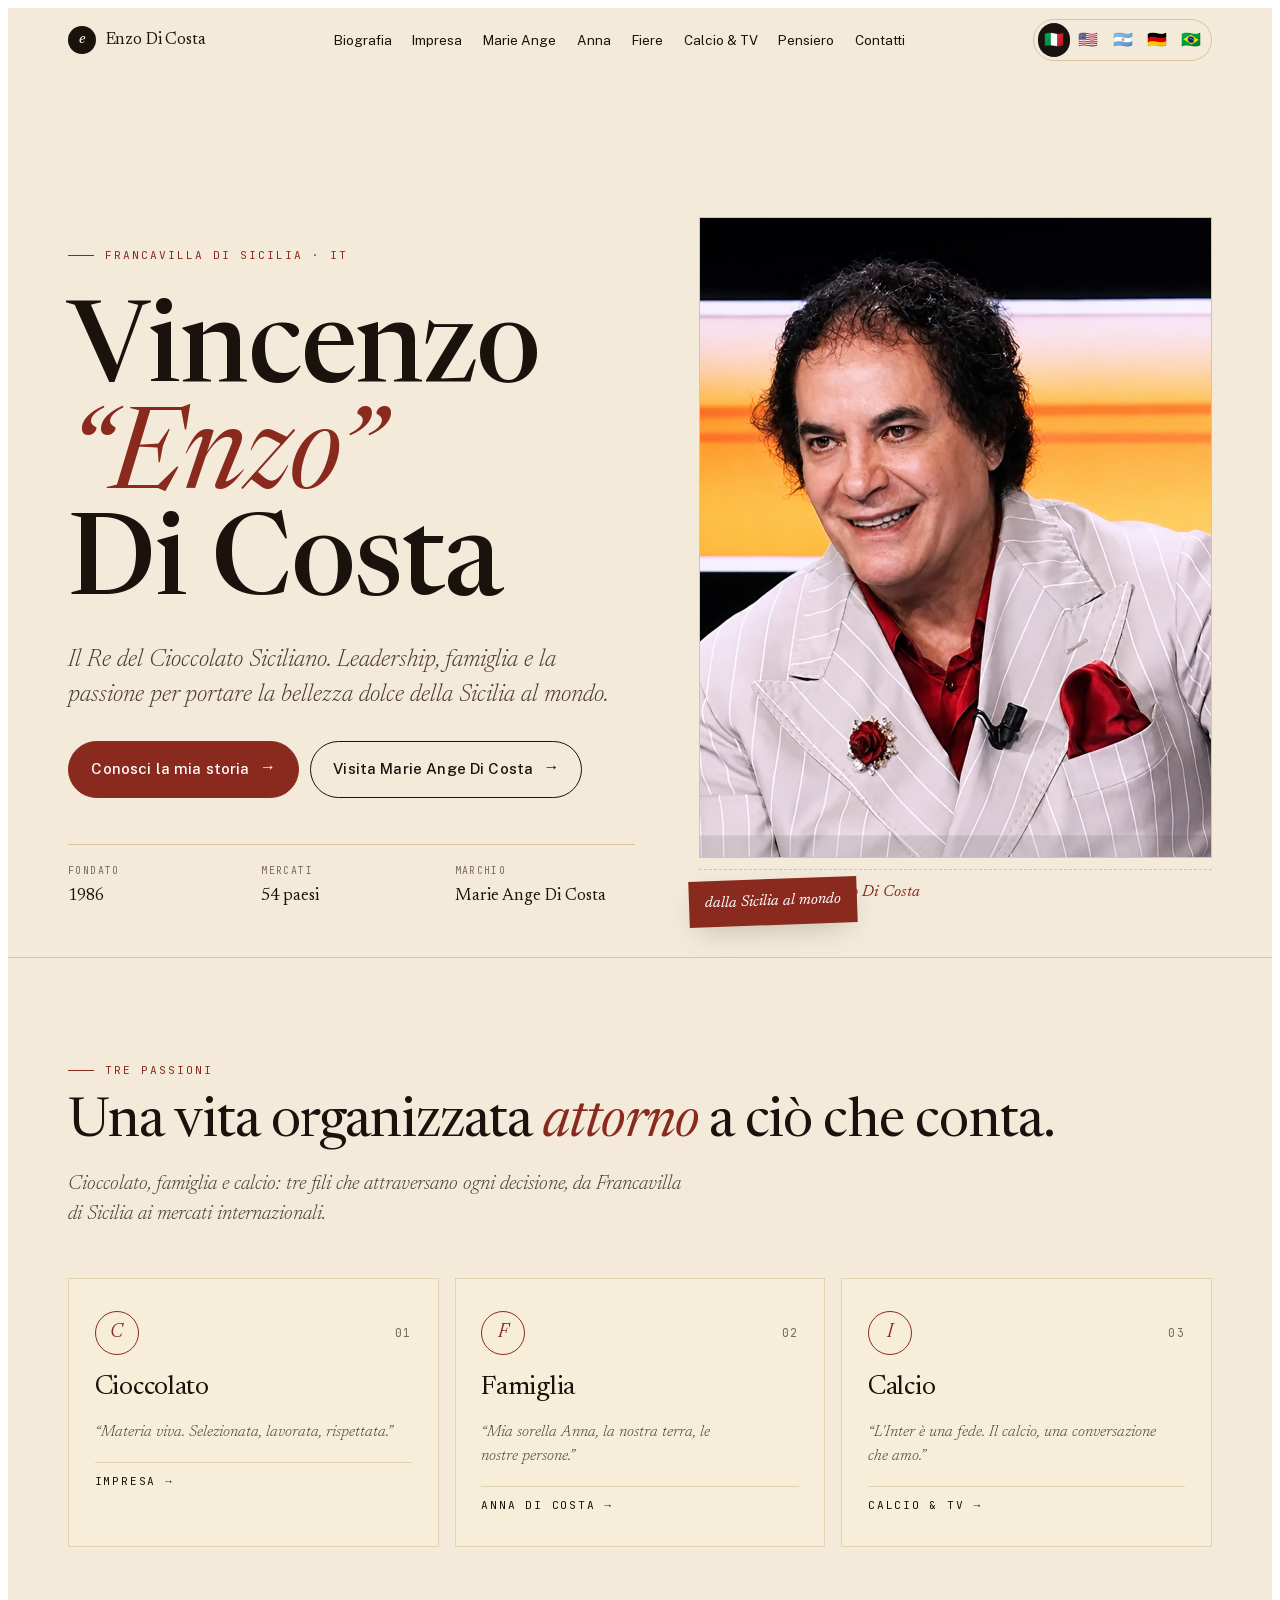
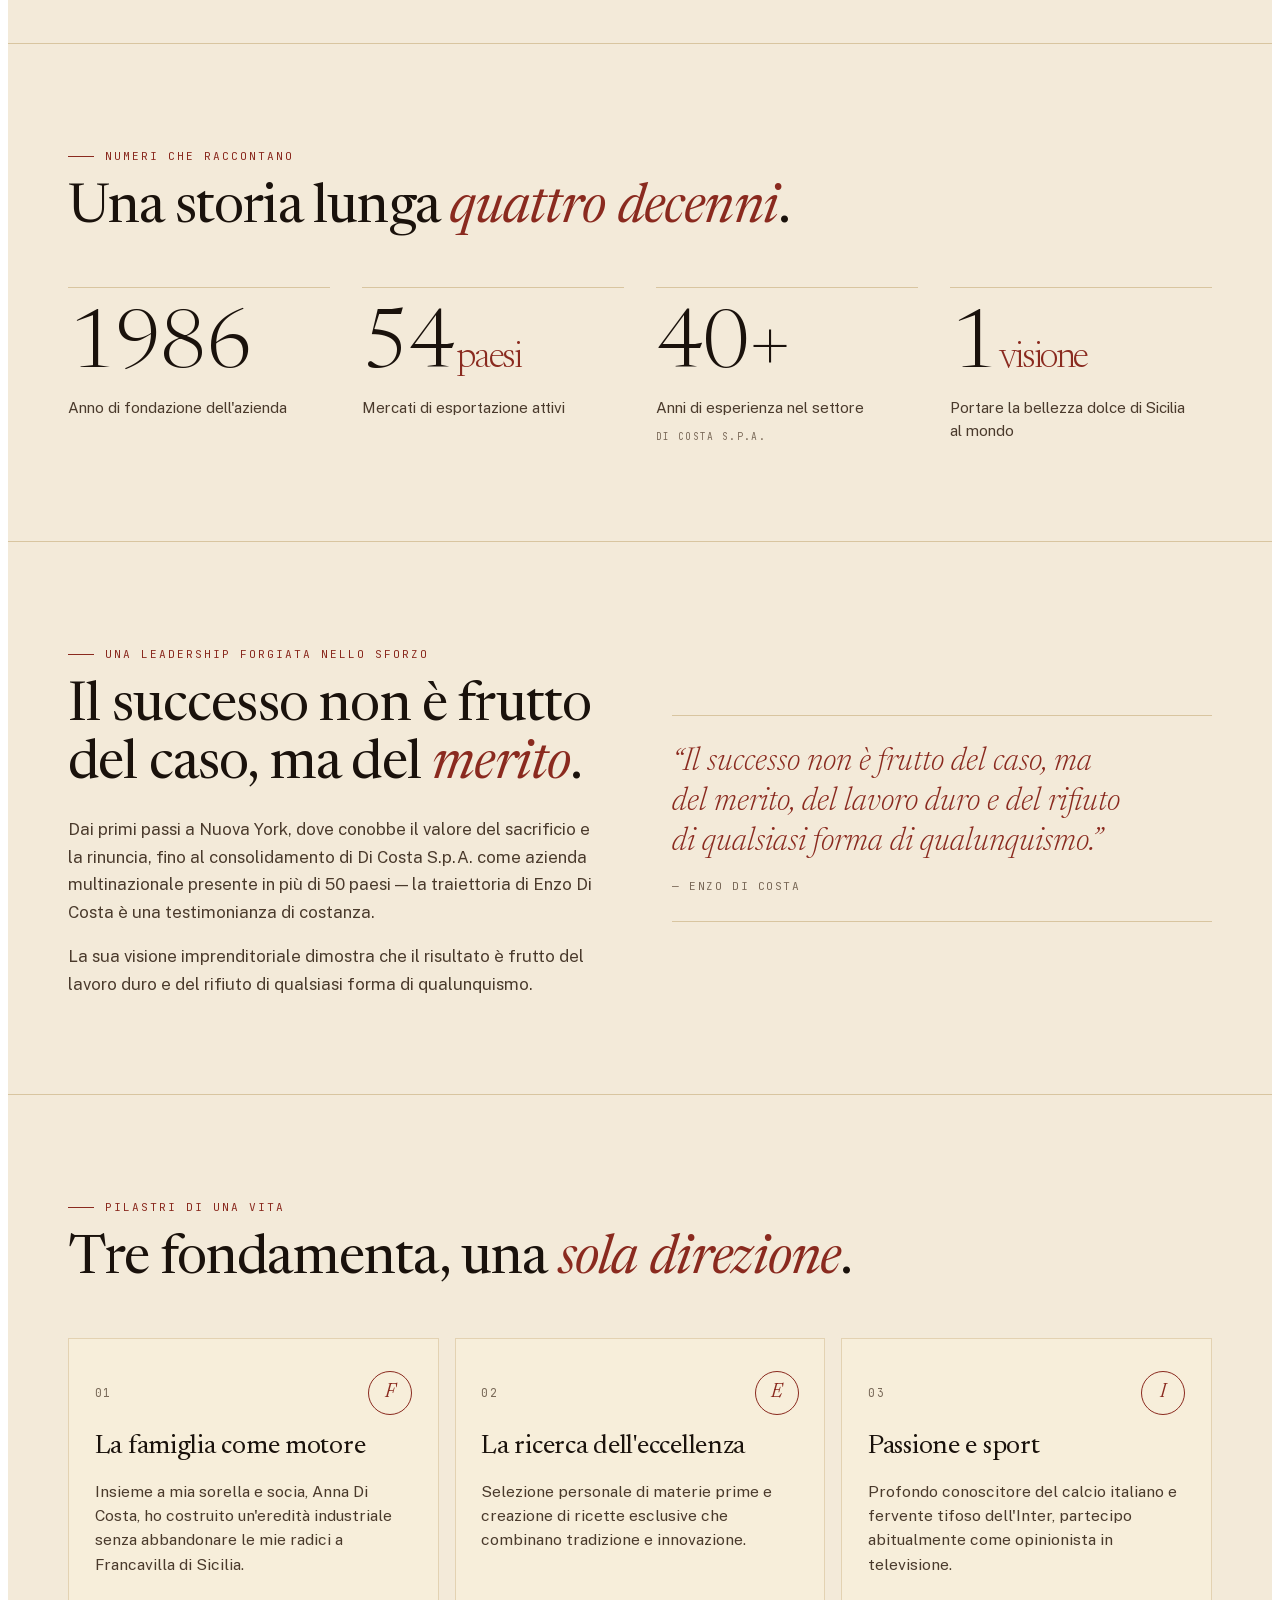
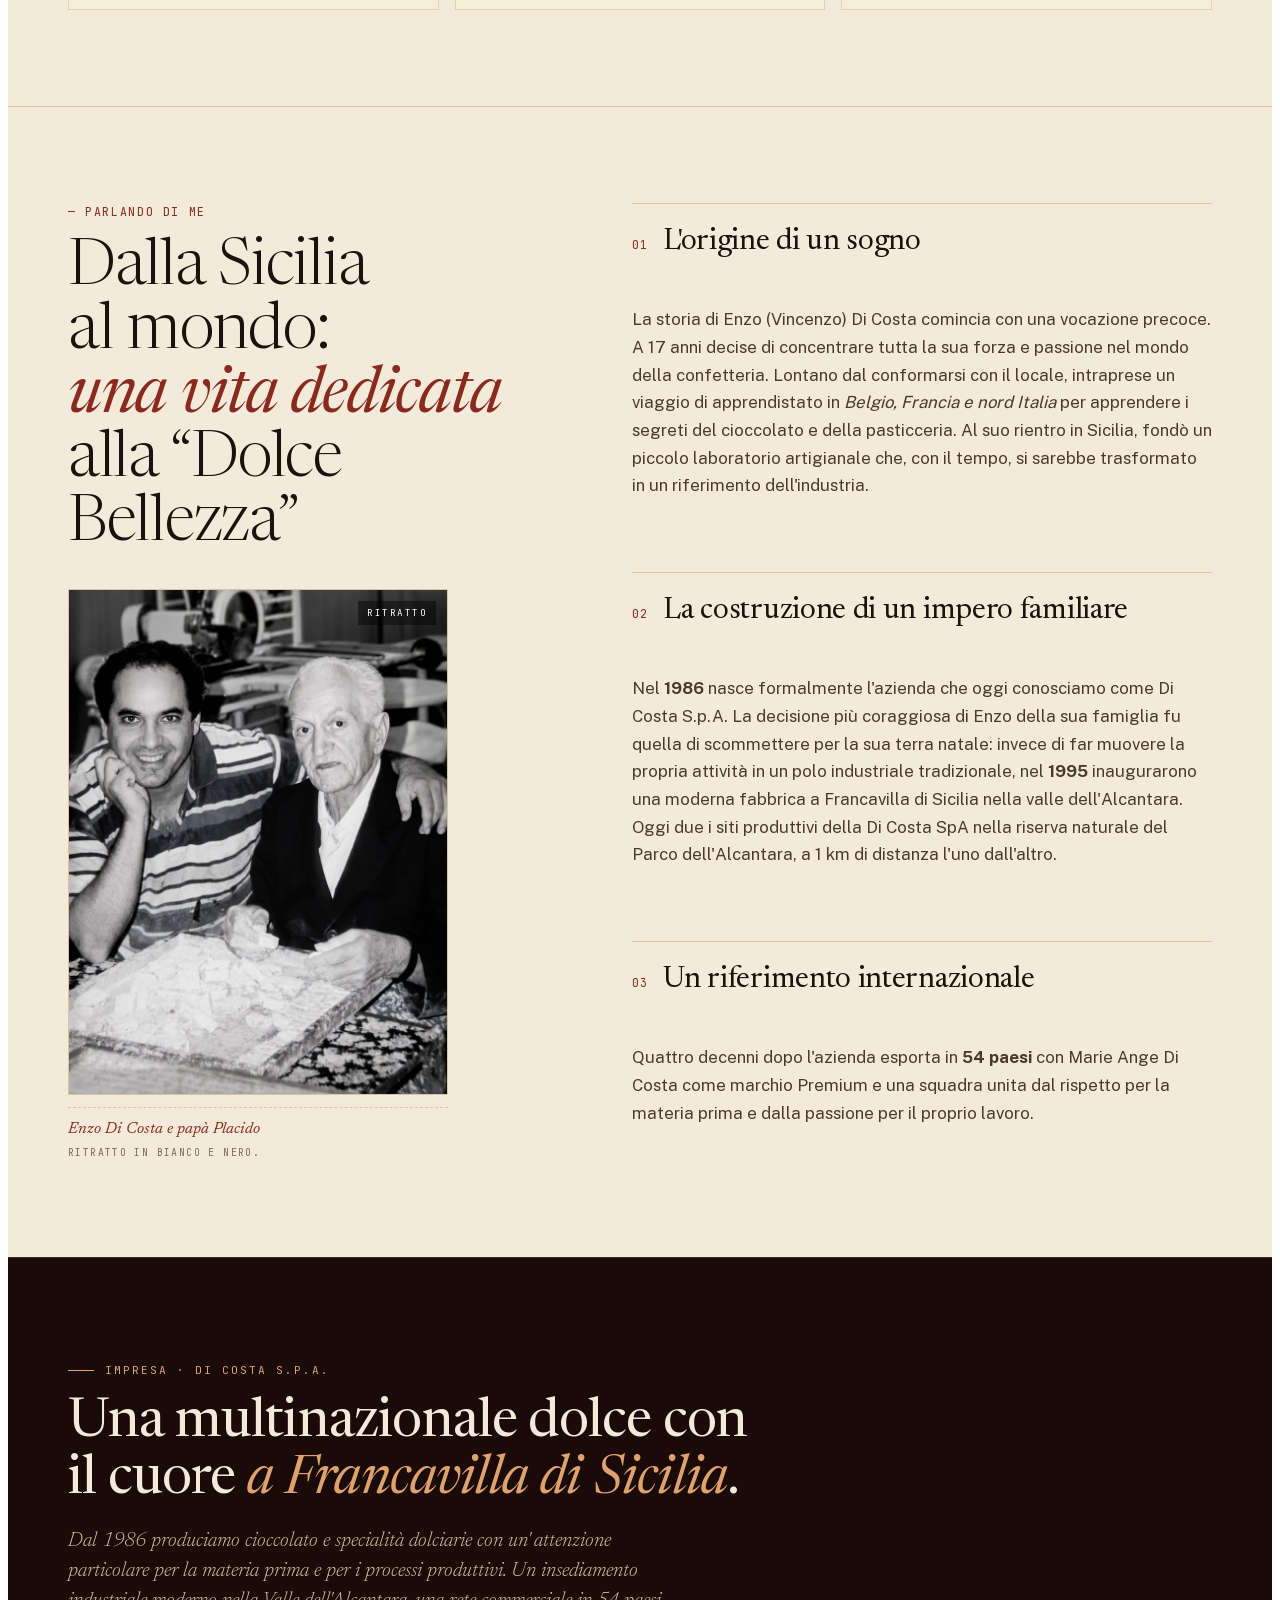
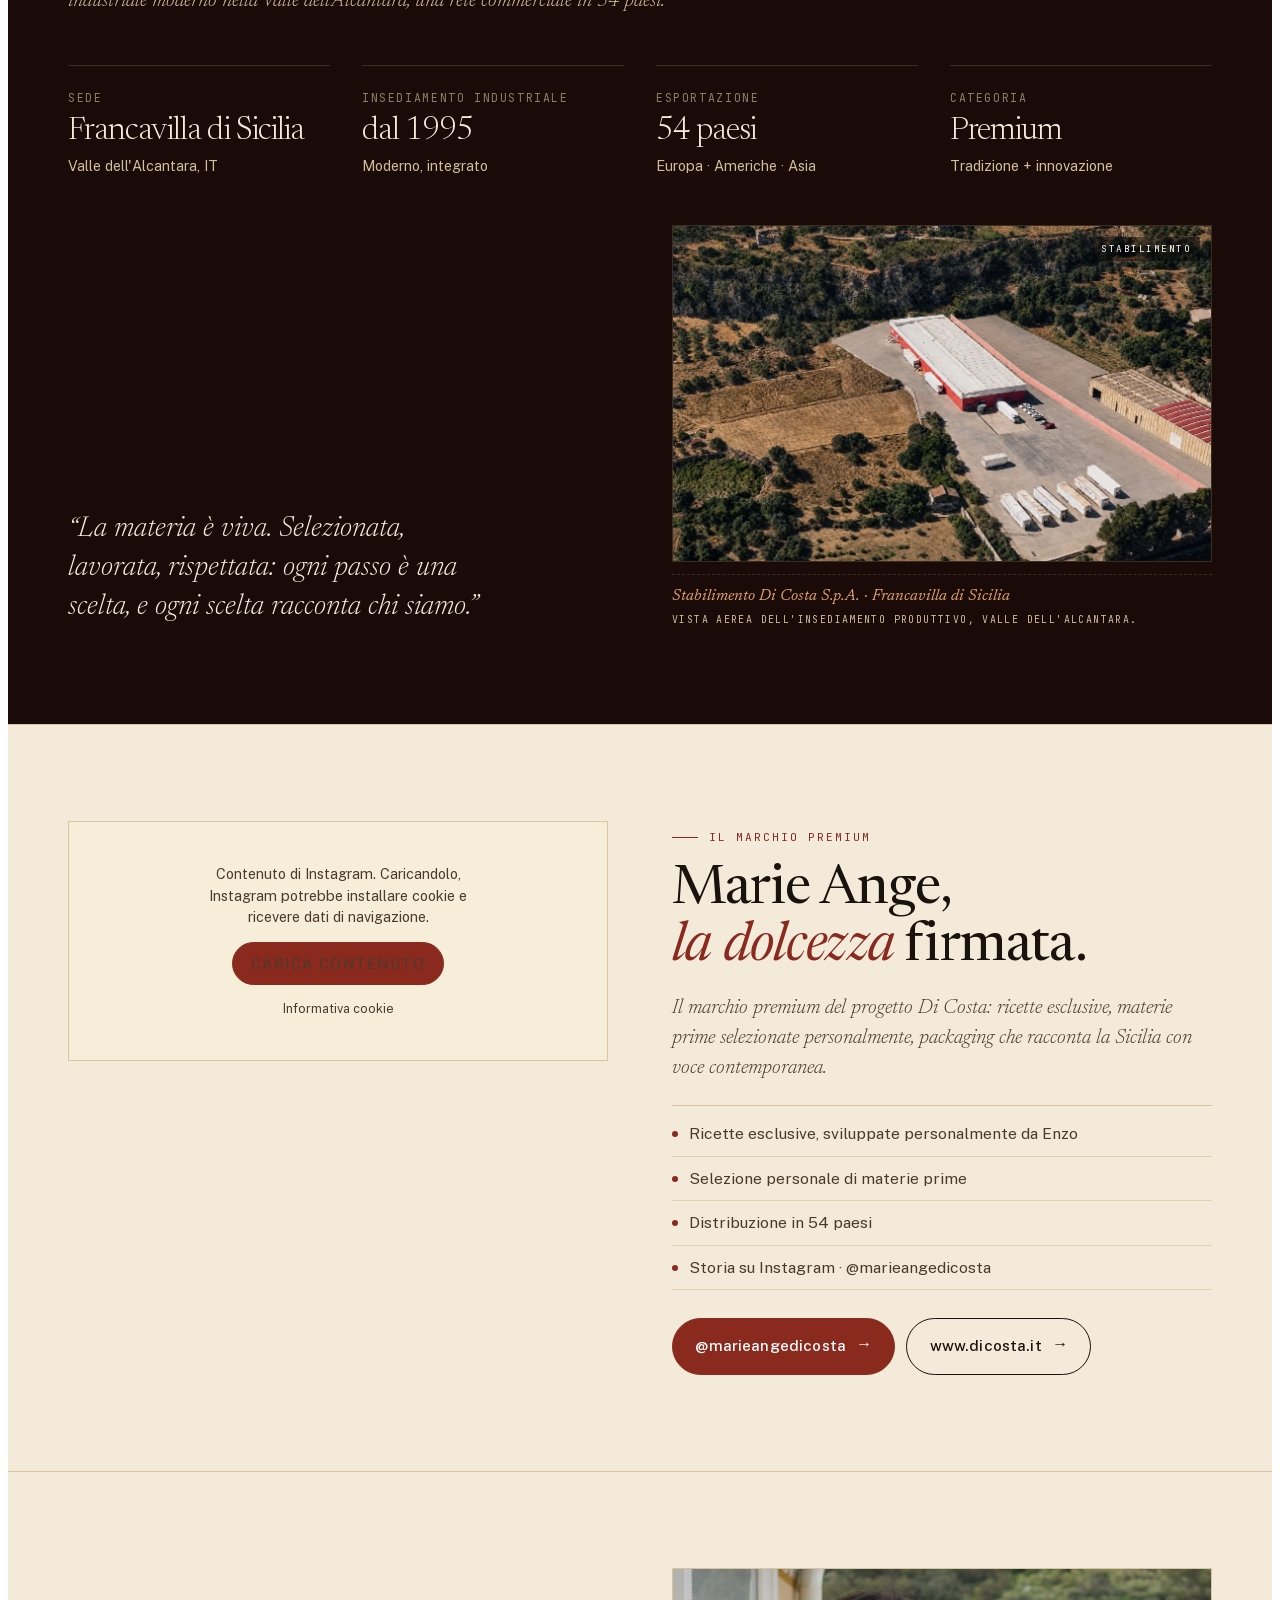
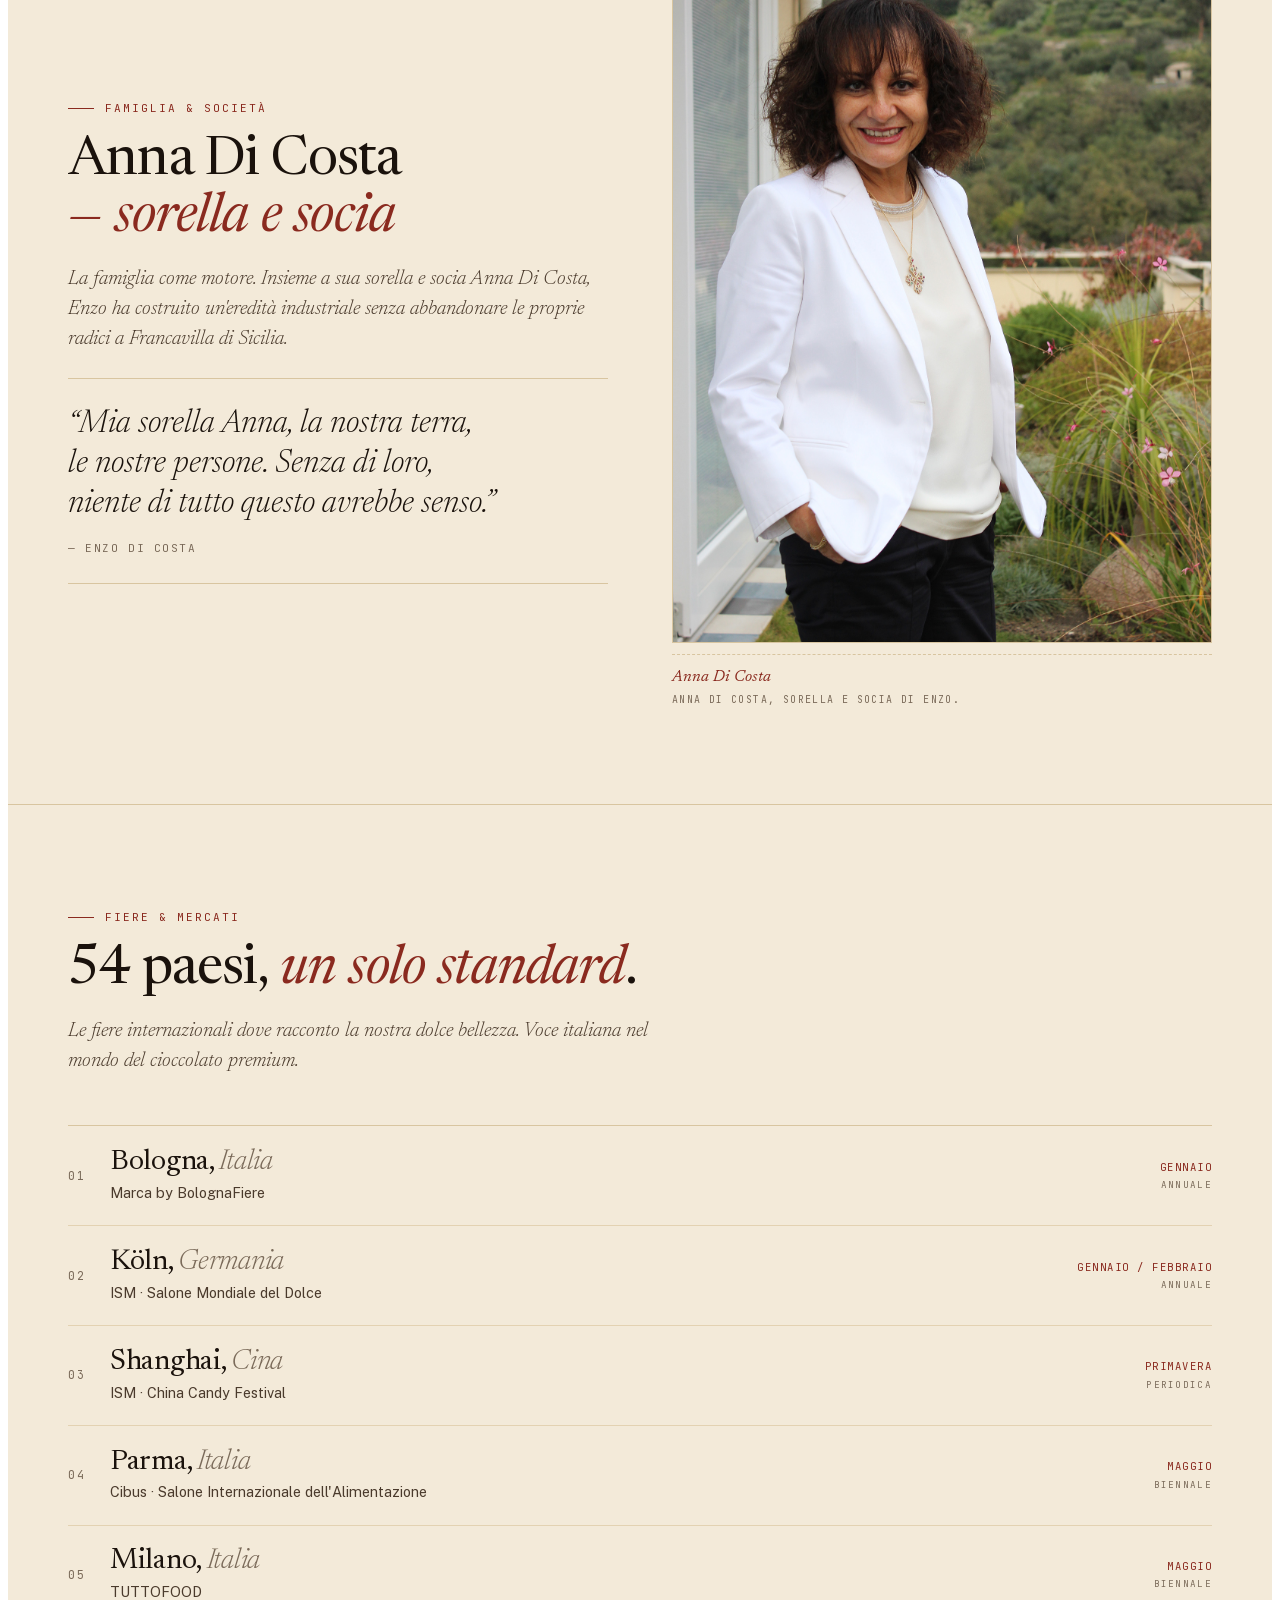
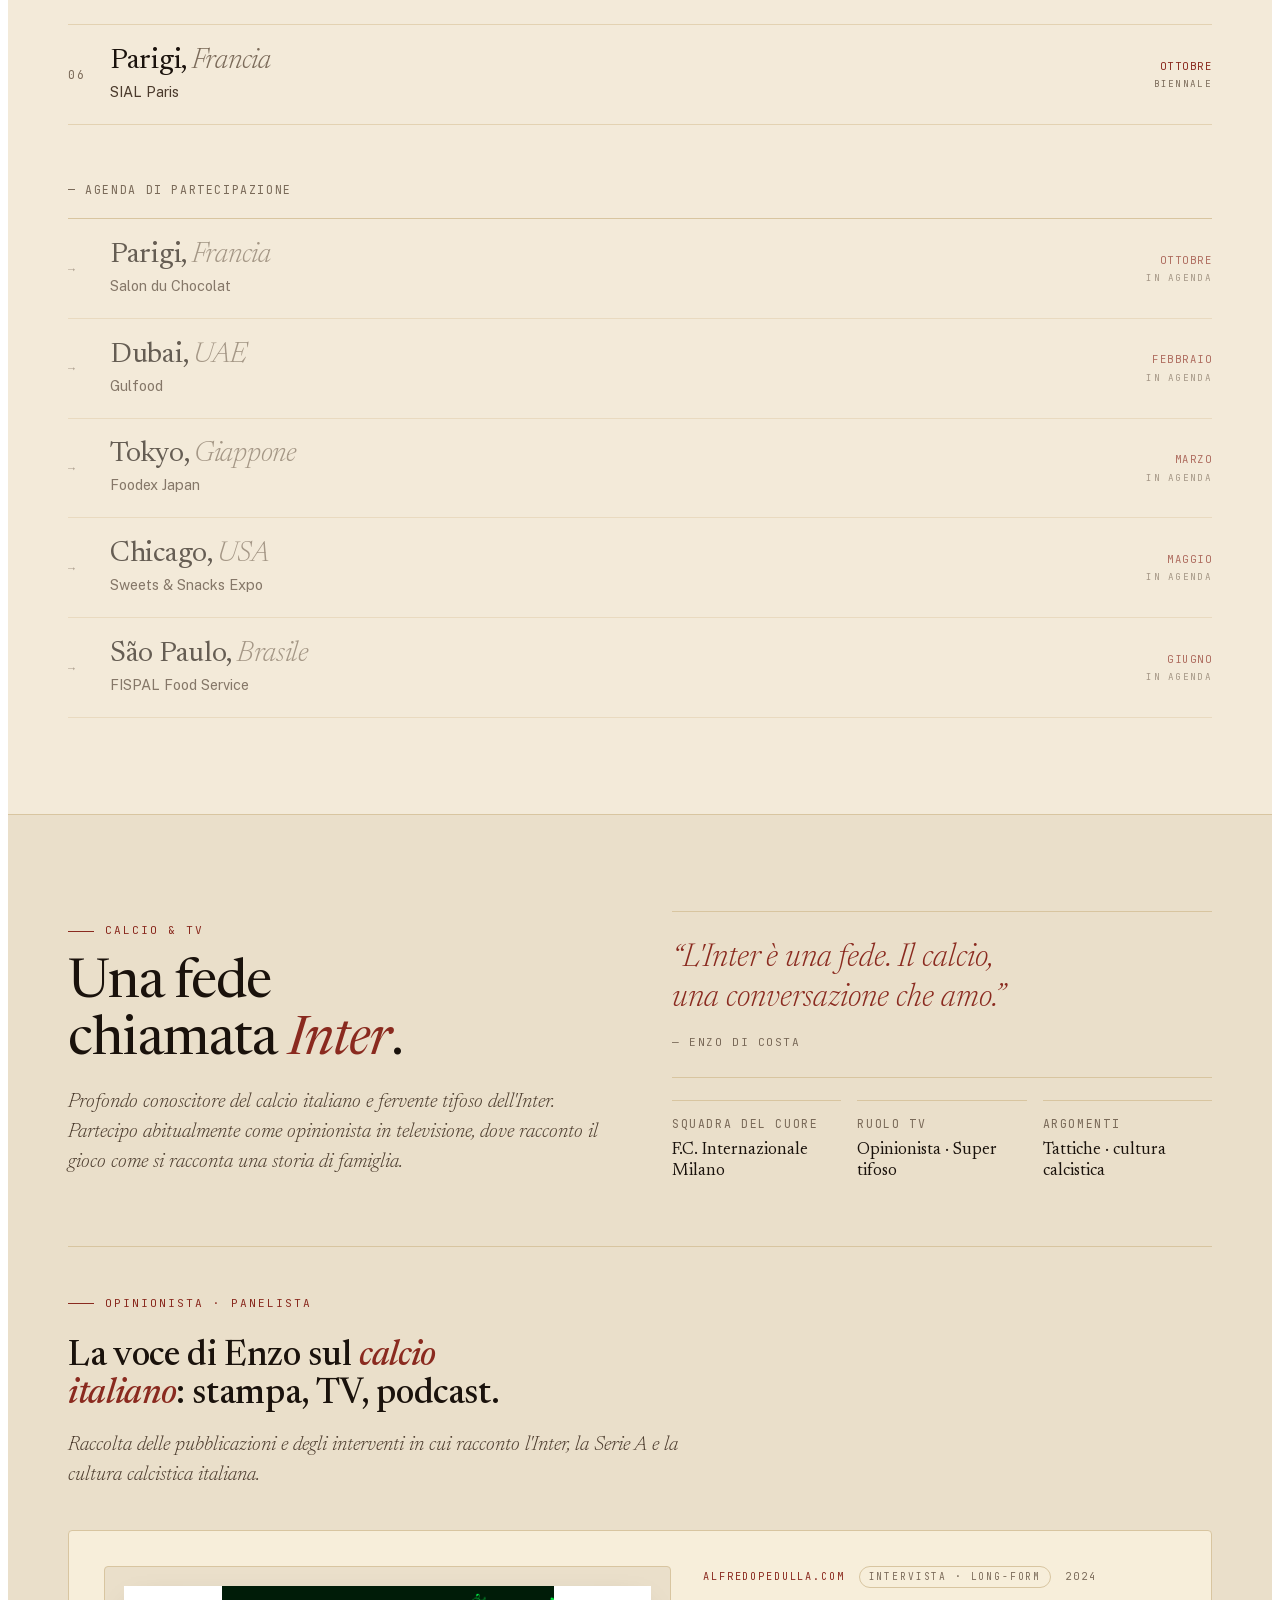
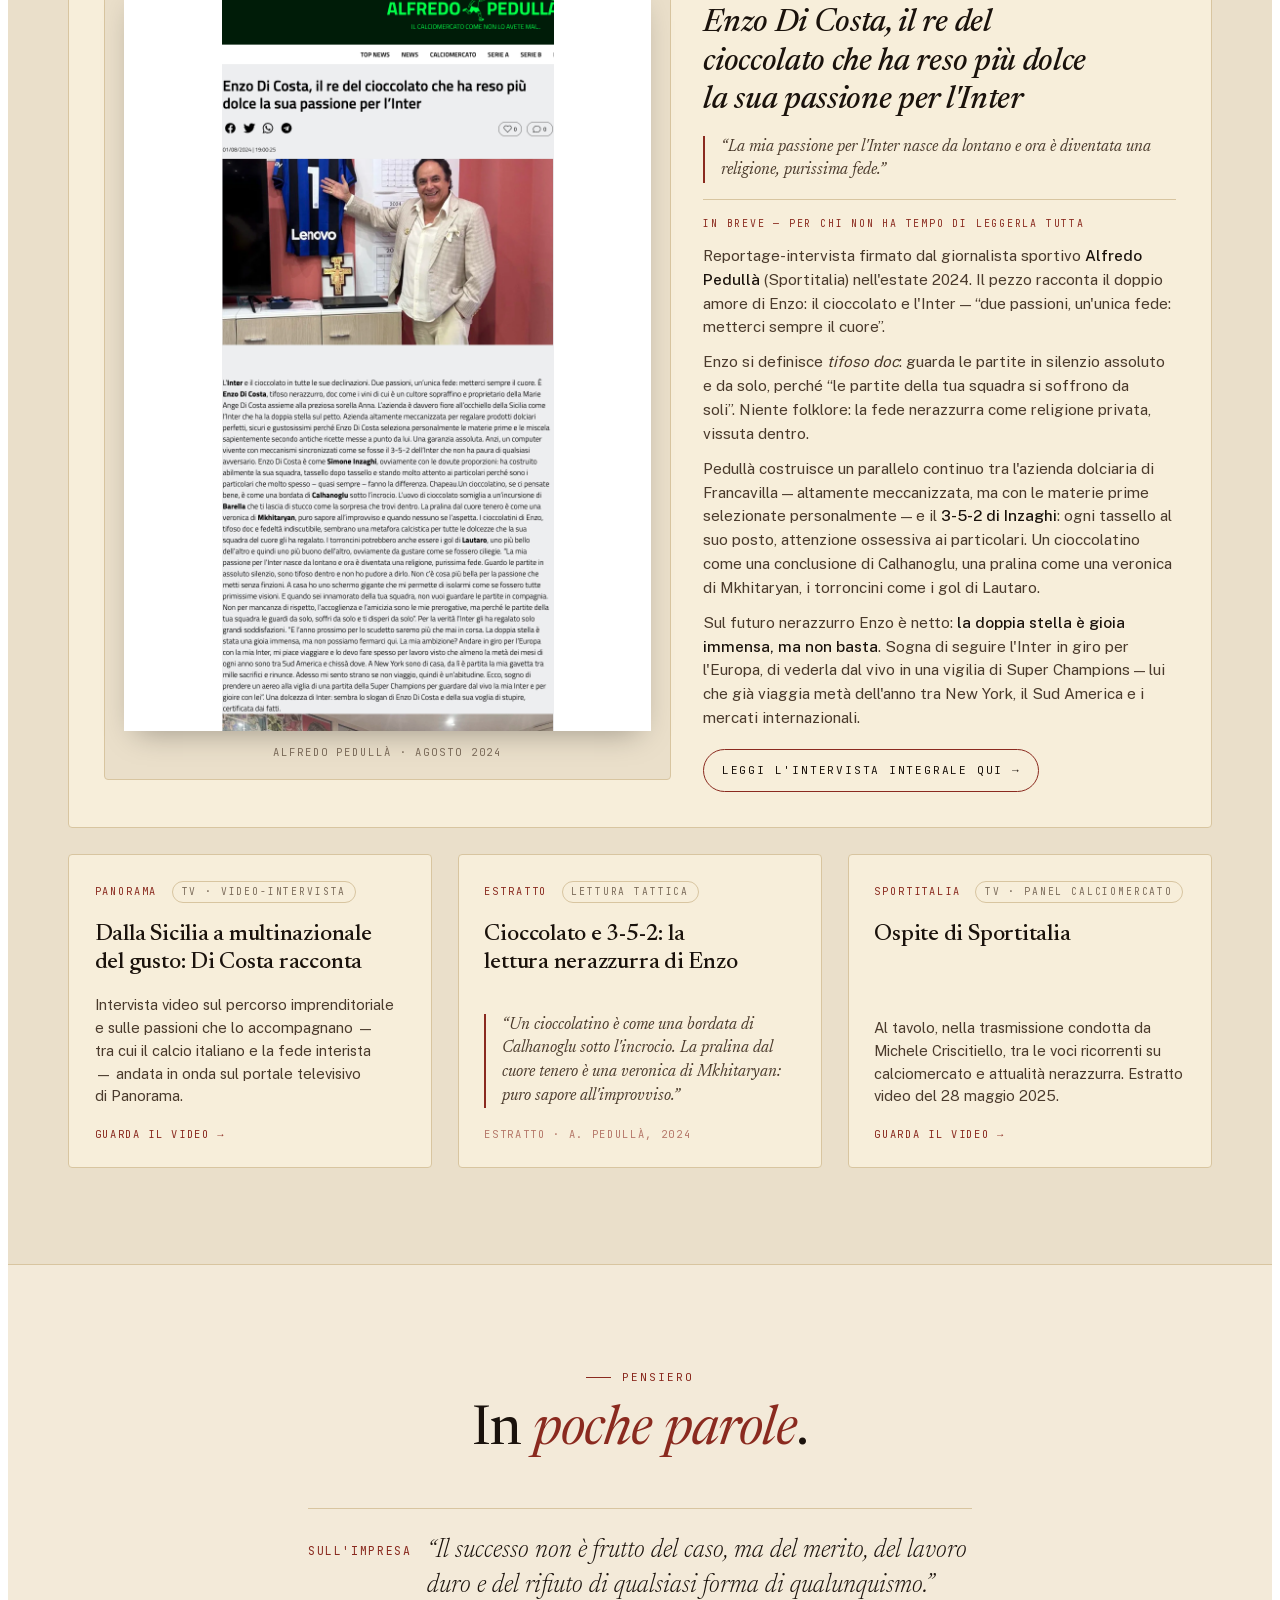
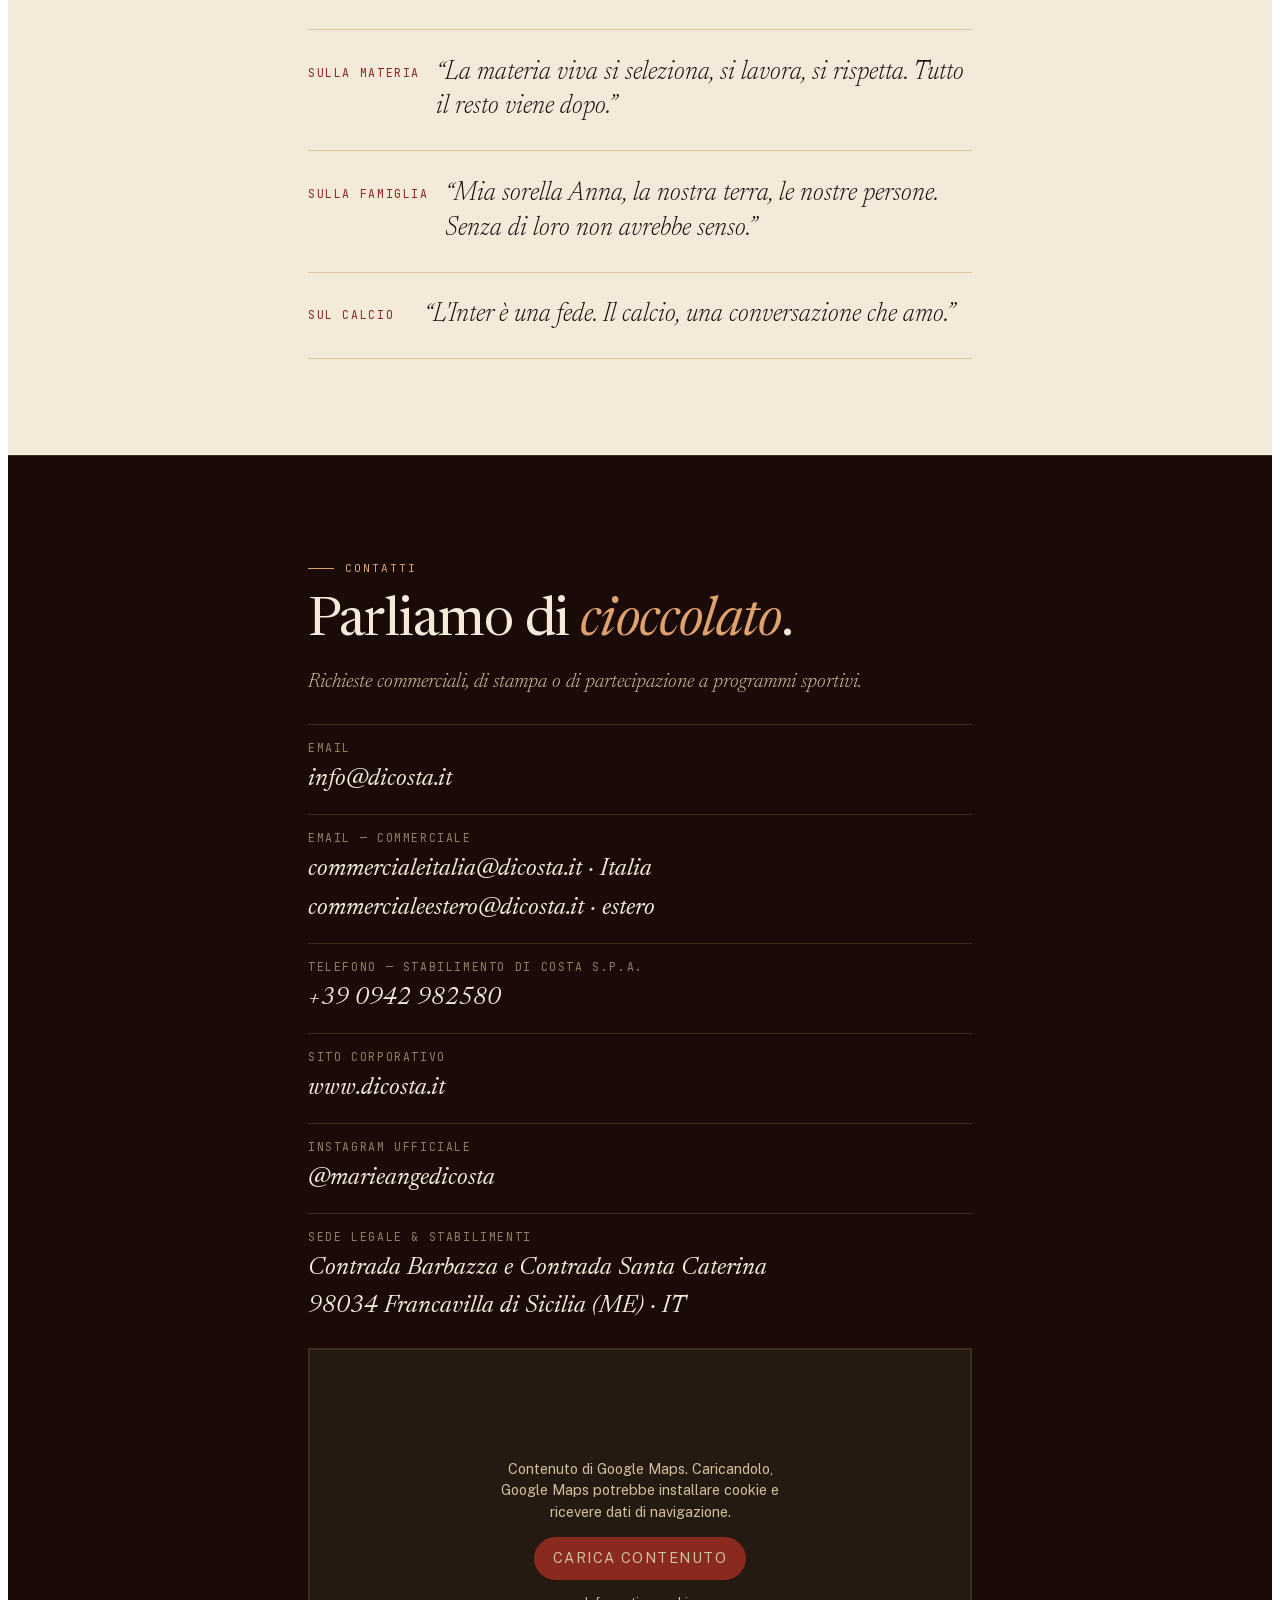
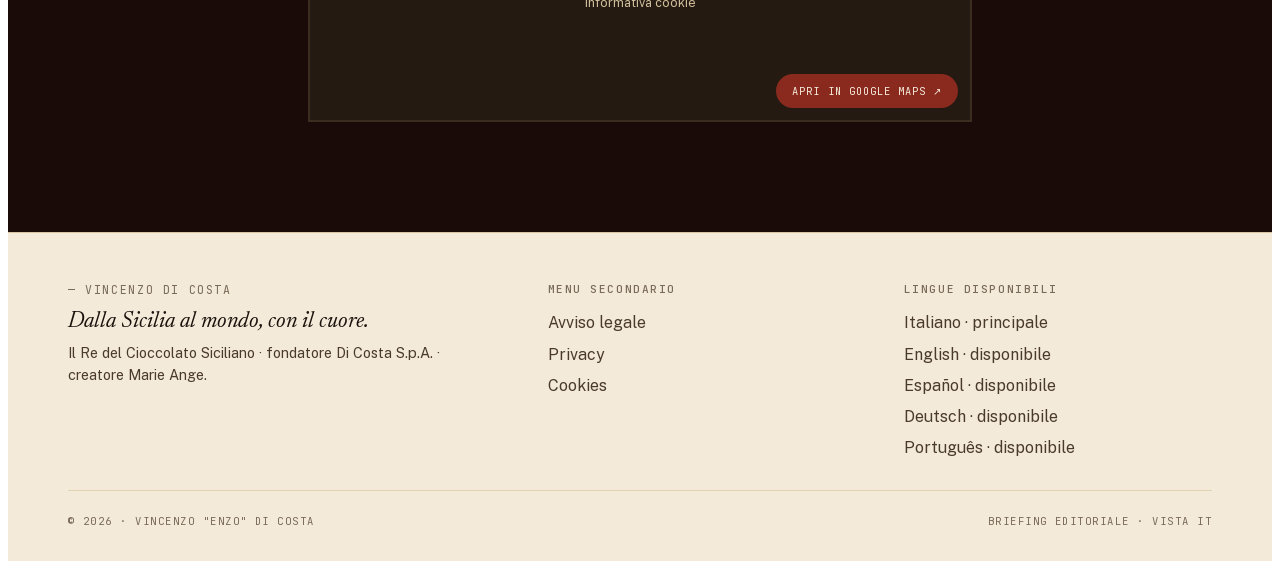
==== commit 346fe4ff: "Auto-publish: sync desde Website (2026-10-12 20:21:06)" ====
--- a/index.html
+++ b/index.html
@@ -107,9 +107,7 @@
 =========================================================
 -->
 
-<link rel="preconnect" href="https://fonts.googleapis.com" />
-<link rel="preconnect" href="https://fonts.gstatic.com" crossorigin />
-<link href="https://fonts.googleapis.com/css2?family=Newsreader:ital,opsz,wght@0,6..72,300..700;1,6..72,300..700&family=Public+Sans:wght@300..700&family=JetBrains+Mono:wght@400;500&display=swap" rel="stylesheet" />
+<link href="fonts/fonts.css" rel="stylesheet" />
 
 <script type="application/ld+json">
 {
@@ -780,19 +778,14 @@
   border: 1px solid var(--edc-line);
 }
 .edc-map iframe { width: 100%; height: 100%; border: 0; display: block; pointer-events: none; }
-.edc-map::after {
-  content: "Apri in Google Maps ↗";
-  position: absolute; right: 0.8rem; bottom: 0.8rem;
+.edc-map__open {
+  position: absolute; right: 0.8rem; bottom: 0.8rem; z-index: 3;
   background: var(--edc-accent); color: #fff;
   font-family: var(--edc-f-mono); font-size: 0.65rem; letter-spacing: 0.1em; text-transform: uppercase;
   padding: 0.55rem 1rem; border-radius: 999px;
   transition: background .2s ease;
 }
-.edc-map:hover::after { background: var(--edc-ink); }
-[data-lang="en"] .edc-map::after { content: "Open in Google Maps ↗"; }
-[data-lang="es"] .edc-map::after { content: "Abrir en Google Maps ↗"; }
-[data-lang="de"] .edc-map::after { content: "In Google Maps öffnen ↗"; }
-[data-lang="pt"] .edc-map::after { content: "Abrir no Google Maps ↗"; }
+.edc-map__open:hover { background: var(--edc-ink); color: #fff; }
 .edc-contact__line--todo { cursor: default; }
 .edc-contact__line--todo:hover { padding-left: 0; }
 .edc-contact__line--todo strong {
@@ -1662,7 +1655,7 @@
     <div class="edc-wrap">
       <div class="edc-grid-2" style="align-items: stretch;">
         <div>
-          <div class="edc-ig">
+          <div class="edc-ig edc-consent" data-consent-service="Instagram" data-consent-script="https://www.instagram.com/embed.js">
             <blockquote class="instagram-media" data-instgrm-permalink="https://www.instagram.com/marieangedicosta/" data-instgrm-version="14" style="width: 100%;"></blockquote>
             <blockquote class="instagram-media" data-instgrm-permalink="https://www.instagram.com/p/CsVs1-ZsZYN/" data-instgrm-version="14" style="width: 100%;"></blockquote>
           </div>
@@ -1973,9 +1966,10 @@
         <div class="edc-contact__line">
           <span class="edc-mono" data-i18n="contatto_line6_label">Sede legale &amp; stabilimenti</span>
           <strong>Contrada Barbazza e Contrada Santa Caterina<br />98034 Francavilla di Sicilia (ME) · IT</strong>
-          <a class="edc-map" href="https://www.google.com/maps/search/?api=1&amp;query=Di+Costa+S.p.A.%2C+Francavilla+di+Sicilia+ME%2C+Italia" target="_blank" rel="noopener" aria-label="Apri la posizione di Di Costa S.p.A. in Google Maps">
-            <iframe src="https://maps.google.com/maps?q=Di+Costa+S.p.A.,+Francavilla+di+Sicilia+ME,+Italia&amp;z=8&amp;output=embed" loading="lazy" tabindex="-1" aria-hidden="true" title="Posizione di Di Costa S.p.A. in Sicilia"></iframe>
-          </a>
+          <div class="edc-map edc-consent" data-consent-service="Google Maps">
+            <iframe data-consent-src="https://maps.google.com/maps?q=Di+Costa+S.p.A.,+Francavilla+di+Sicilia+ME,+Italia&amp;z=8&amp;output=embed" loading="lazy" tabindex="-1" aria-hidden="true" title="Posizione di Di Costa S.p.A. in Sicilia"></iframe>
+            <a class="edc-map__open edc-consent__keep" href="https://www.google.com/maps/search/?api=1&amp;query=Di+Costa+S.p.A.%2C+Francavilla+di+Sicilia+ME%2C+Italia" target="_blank" rel="noopener" data-i18n="map_open">Apri in Google Maps ↗</a>
+          </div>
         </div>
       </div>
     </div>
@@ -1992,9 +1986,9 @@
         </div>
         <div class="edc-foot__col">
           <h4 data-i18n="foot_menu_h4">Menu secondario</h4>
-          <a href="#" data-i18n="foot_legal">Avviso legale</a>
-          <a href="#" data-i18n="foot_privacy">Privacy</a>
-          <a href="#" data-i18n="foot_cookies">Cookies</a>
+          <a href="legal.html#avviso" data-i18n="foot_legal">Avviso legale</a>
+          <a href="legal.html#privacy" data-i18n="foot_privacy">Privacy</a>
+          <a href="legal.html#cookies" data-i18n="foot_cookies">Cookies</a>
         </div>
         <div class="edc-foot__col">
           <h4 data-i18n="foot_lang_h4">Lingue disponibili</h4>
@@ -2294,7 +2288,8 @@
       foot_sub: 'The King of Sicilian Chocolate · founder of Di Costa S.p.A. · creator of Marie Ange.',
       foot_menu_h4: 'Secondary menu', foot_legal: 'Legal notice', foot_privacy: 'Privacy', foot_cookies: 'Cookies',
       foot_lang_h4: 'Available languages', foot_lang_it: 'Italiano · principale', foot_lang_en: 'English · available', foot_lang_es: 'Español · disponible', foot_lang_de: 'Deutsch · available', foot_lang_pt: 'Português · available',
-      foot_briefing: 'Editorial briefing · EN view'
+      foot_briefing: 'Editorial briefing · EN view',
+      map_open: 'Open in Google Maps ↗'
     },
     es: {
       nav_bio: 'Biografía', nav_empresa: 'Empresa', nav_ferias: 'Ferias', nav_calcio: 'Fútbol y TV', nav_pensiero: 'Filosofía', nav_contatto: 'Contacto',
@@ -2425,7 +2420,8 @@
       foot_sub: 'El Rey del Chocolate Siciliano · fundador de Di Costa S.p.A. · creador de Marie Ange.',
       foot_menu_h4: 'Menú secundario', foot_legal: 'Aviso legal', foot_privacy: 'Privacidad', foot_cookies: 'Cookies',
       foot_lang_h4: 'Idiomas disponibles', foot_lang_it: 'Italiano · principal', foot_lang_en: 'English · disponible', foot_lang_es: 'Español · disponible', foot_lang_de: 'Deutsch · disponible', foot_lang_pt: 'Português · disponible',
-      foot_briefing: 'Resumen editorial · vista ES'
+      foot_briefing: 'Resumen editorial · vista ES',
+      map_open: 'Abrir en Google Maps ↗'
     },
     de: {
       nav_bio: 'Biografie', nav_empresa: 'Unternehmen', nav_ferias: 'Messen', nav_calcio: 'Fußball &amp; TV', nav_pensiero: 'Philosophie', nav_contatto: 'Kontakt',
@@ -2556,7 +2552,8 @@
       foot_sub: 'Der König der sizilianischen Schokolade · Gründer von Di Costa S.p.A. · Schöpfer von Marie Ange.',
       foot_menu_h4: 'Sekundärmenü', foot_legal: 'Impressum', foot_privacy: 'Datenschutz', foot_cookies: 'Cookies',
       foot_lang_h4: 'Verfügbare Sprachen', foot_lang_it: 'Italiano · Hauptsprache', foot_lang_en: 'English · verfügbar', foot_lang_es: 'Español · verfügbar', foot_lang_de: 'Deutsch · verfügbar', foot_lang_pt: 'Português · verfügbar',
-      foot_briefing: 'Redaktionelles Briefing · Ansicht DE'
+      foot_briefing: 'Redaktionelles Briefing · Ansicht DE',
+      map_open: 'In Google Maps öffnen ↗'
     },
     pt: {
       nav_bio: 'Biografia', nav_empresa: 'Empresa', nav_ferias: 'Feiras', nav_calcio: 'Futebol &amp; TV', nav_pensiero: 'Filosofia', nav_contatto: 'Contato',
@@ -2687,7 +2684,8 @@
       foot_sub: 'O Rei do Chocolate Siciliano · fundador da Di Costa S.p.A. · criador da Marie Ange.',
       foot_menu_h4: 'Menu secundário', foot_legal: 'Aviso legal', foot_privacy: 'Privacidade', foot_cookies: 'Cookies',
       foot_lang_h4: 'Idiomas disponíveis', foot_lang_it: 'Italiano · principal', foot_lang_en: 'English · disponível', foot_lang_es: 'Español · disponível', foot_lang_de: 'Deutsch · disponível', foot_lang_pt: 'Português · disponível',
-      foot_briefing: 'Resumo editorial · vista PT'
+      foot_briefing: 'Resumo editorial · vista PT',
+      map_open: 'Abrir no Google Maps ↗'
     }
   };
   var I18N_IT_CACHE = {};
@@ -2710,10 +2708,14 @@
     document.querySelectorAll('[data-lang-btn]').forEach(function (b) {
       b.classList.toggle('is-active', b.getAttribute('data-lang-btn') === lang);
     });
-    // carry the current language onto links to the fair and press sub-pages
-    document.querySelectorAll('a[href^="ferie/"], a[href^="stampa/"]').forEach(function (a) {
-      var href = a.getAttribute('href').split('?')[0];
-      a.setAttribute('href', href + (lang === 'it' ? '' : '?lang=' + lang));
+    // carry the current language onto links to the fair, press and legal sub-pages
+    document.querySelectorAll('a[href^="ferie/"], a[href^="stampa/"], a[href^="legal.html"]').forEach(function (a) {
+      var href = a.getAttribute('href');
+      var hash = '';
+      var hashIdx = href.indexOf('#');
+      if (hashIdx !== -1) { hash = href.slice(hashIdx); href = href.slice(0, hashIdx); }
+      href = href.split('?')[0];
+      a.setAttribute('href', href + (lang === 'it' ? '' : '?lang=' + lang) + hash);
     });
   }
   document.querySelectorAll('[data-lang-btn]').forEach(function (b) {
@@ -2915,7 +2917,7 @@
 </script>
 
 <!-- Instagram embed runtime (loads only if embeds present) -->
-<script async src="//www.instagram.com/embed.js"></script>
+<script src="consent-embed.js"></script>
 
 <!-- Umami — analytics propio autoalojado (stats.enzodicosta.com) -->
 <script defer src="https://stats.enzodicosta.com/script.js" data-website-id="1f9c0b7a-6cb8-4c30-b1ad-028d31230646"></script>
--- a/fonts/fonts.css
+++ b/fonts/fonts.css
@@ -0,0 +1,91 @@
+/* Fuentes servidas desde el propio sitio (antes Google Fonts) — subsets latin y latin-ext */
+/* latin-ext */
+@font-face {
+  font-family: 'JetBrains Mono';
+  font-style: normal;
+  font-weight: 400;
+  font-display: swap;
+  src: url(JetBrainsMono-normal-latin-ext.woff2) format('woff2');
+  unicode-range: U+0100-02BA, U+02BD-02C5, U+02C7-02CC, U+02CE-02D7, U+02DD-02FF, U+0304, U+0308, U+0329, U+1D00-1DBF, U+1E00-1E9F, U+1EF2-1EFF, U+2020, U+20A0-20AB, U+20AD-20C4, U+2113, U+2C60-2C7F, U+A720-A7FF;
+}
+/* latin */
+@font-face {
+  font-family: 'JetBrains Mono';
+  font-style: normal;
+  font-weight: 400;
+  font-display: swap;
+  src: url(JetBrainsMono-normal-latin.woff2) format('woff2');
+  unicode-range: U+0000-00FF, U+0131, U+0152-0153, U+02BB-02BC, U+02C6, U+02DA, U+02DC, U+0304, U+0308, U+0329, U+2000-206F, U+20AC, U+2122, U+2191, U+2193, U+2212, U+2215, U+FEFF, U+FFFD;
+}
+/* latin-ext */
+@font-face {
+  font-family: 'JetBrains Mono';
+  font-style: normal;
+  font-weight: 500;
+  font-display: swap;
+  src: url(JetBrainsMono-normal-latin-ext.woff2) format('woff2');
+  unicode-range: U+0100-02BA, U+02BD-02C5, U+02C7-02CC, U+02CE-02D7, U+02DD-02FF, U+0304, U+0308, U+0329, U+1D00-1DBF, U+1E00-1E9F, U+1EF2-1EFF, U+2020, U+20A0-20AB, U+20AD-20C4, U+2113, U+2C60-2C7F, U+A720-A7FF;
+}
+/* latin */
+@font-face {
+  font-family: 'JetBrains Mono';
+  font-style: normal;
+  font-weight: 500;
+  font-display: swap;
+  src: url(JetBrainsMono-normal-latin.woff2) format('woff2');
+  unicode-range: U+0000-00FF, U+0131, U+0152-0153, U+02BB-02BC, U+02C6, U+02DA, U+02DC, U+0304, U+0308, U+0329, U+2000-206F, U+20AC, U+2122, U+2191, U+2193, U+2212, U+2215, U+FEFF, U+FFFD;
+}
+/* latin-ext */
+@font-face {
+  font-family: 'Newsreader';
+  font-style: italic;
+  font-weight: 300 700;
+  font-display: swap;
+  src: url(Newsreader-italic-latin-ext.woff2) format('woff2');
+  unicode-range: U+0100-02BA, U+02BD-02C5, U+02C7-02CC, U+02CE-02D7, U+02DD-02FF, U+0304, U+0308, U+0329, U+1D00-1DBF, U+1E00-1E9F, U+1EF2-1EFF, U+2020, U+20A0-20AB, U+20AD-20C4, U+2113, U+2C60-2C7F, U+A720-A7FF;
+}
+/* latin */
+@font-face {
+  font-family: 'Newsreader';
+  font-style: italic;
+  font-weight: 300 700;
+  font-display: swap;
+  src: url(Newsreader-italic-latin.woff2) format('woff2');
+  unicode-range: U+0000-00FF, U+0131, U+0152-0153, U+02BB-02BC, U+02C6, U+02DA, U+02DC, U+0304, U+0308, U+0329, U+2000-206F, U+20AC, U+2122, U+2191, U+2193, U+2212, U+2215, U+FEFF, U+FFFD;
+}
+/* latin-ext */
+@font-face {
+  font-family: 'Newsreader';
+  font-style: normal;
+  font-weight: 300 700;
+  font-display: swap;
+  src: url(Newsreader-normal-latin-ext.woff2) format('woff2');
+  unicode-range: U+0100-02BA, U+02BD-02C5, U+02C7-02CC, U+02CE-02D7, U+02DD-02FF, U+0304, U+0308, U+0329, U+1D00-1DBF, U+1E00-1E9F, U+1EF2-1EFF, U+2020, U+20A0-20AB, U+20AD-20C4, U+2113, U+2C60-2C7F, U+A720-A7FF;
+}
+/* latin */
+@font-face {
+  font-family: 'Newsreader';
+  font-style: normal;
+  font-weight: 300 700;
+  font-display: swap;
+  src: url(Newsreader-normal-latin.woff2) format('woff2');
+  unicode-range: U+0000-00FF, U+0131, U+0152-0153, U+02BB-02BC, U+02C6, U+02DA, U+02DC, U+0304, U+0308, U+0329, U+2000-206F, U+20AC, U+2122, U+2191, U+2193, U+2212, U+2215, U+FEFF, U+FFFD;
+}
+/* latin-ext */
+@font-face {
+  font-family: 'Public Sans';
+  font-style: normal;
+  font-weight: 300 700;
+  font-display: swap;
+  src: url(PublicSans-normal-latin-ext.woff2) format('woff2');
+  unicode-range: U+0100-02BA, U+02BD-02C5, U+02C7-02CC, U+02CE-02D7, U+02DD-02FF, U+0304, U+0308, U+0329, U+1D00-1DBF, U+1E00-1E9F, U+1EF2-1EFF, U+2020, U+20A0-20AB, U+20AD-20C4, U+2113, U+2C60-2C7F, U+A720-A7FF;
+}
+/* latin */
+@font-face {
+  font-family: 'Public Sans';
+  font-style: normal;
+  font-weight: 300 700;
+  font-display: swap;
+  src: url(PublicSans-normal-latin.woff2) format('woff2');
+  unicode-range: U+0000-00FF, U+0131, U+0152-0153, U+02BB-02BC, U+02C6, U+02DA, U+02DC, U+0304, U+0308, U+0329, U+2000-206F, U+20AC, U+2122, U+2191, U+2193, U+2212, U+2215, U+FEFF, U+FFFD;
+}
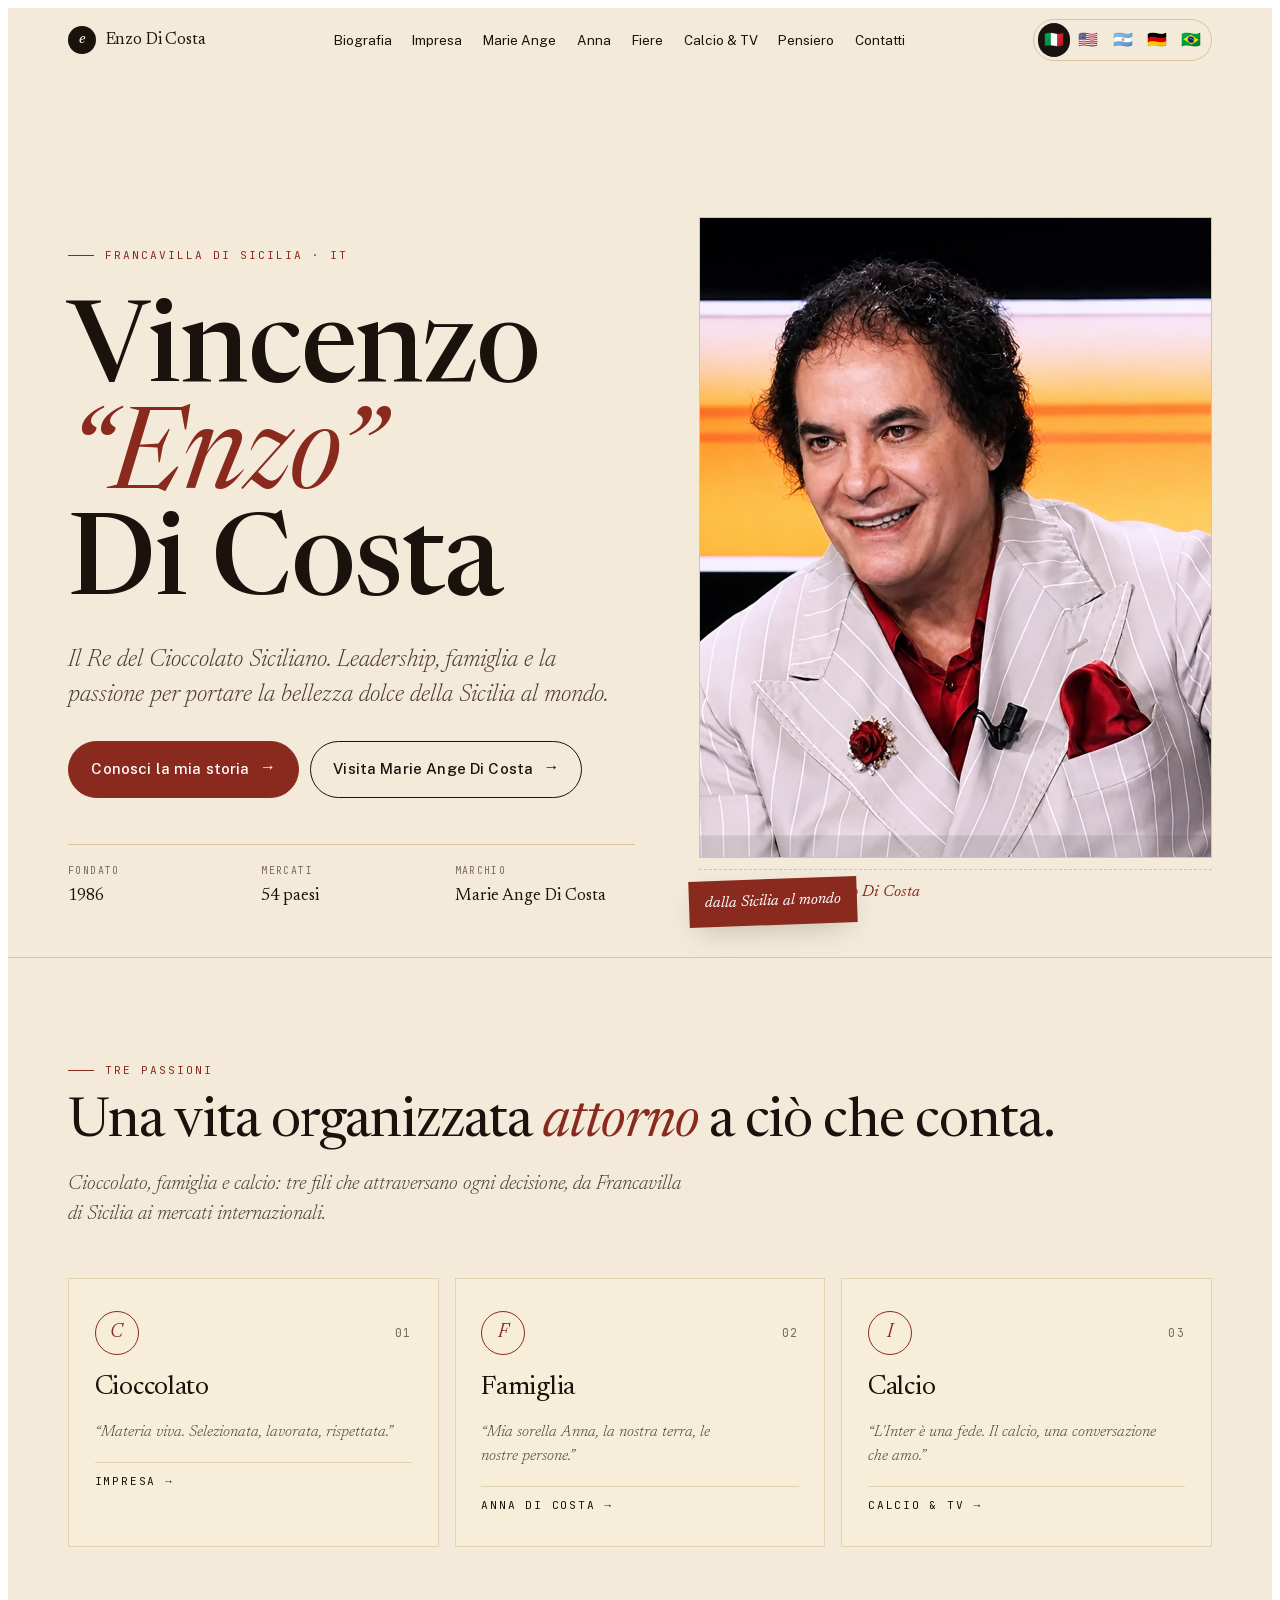
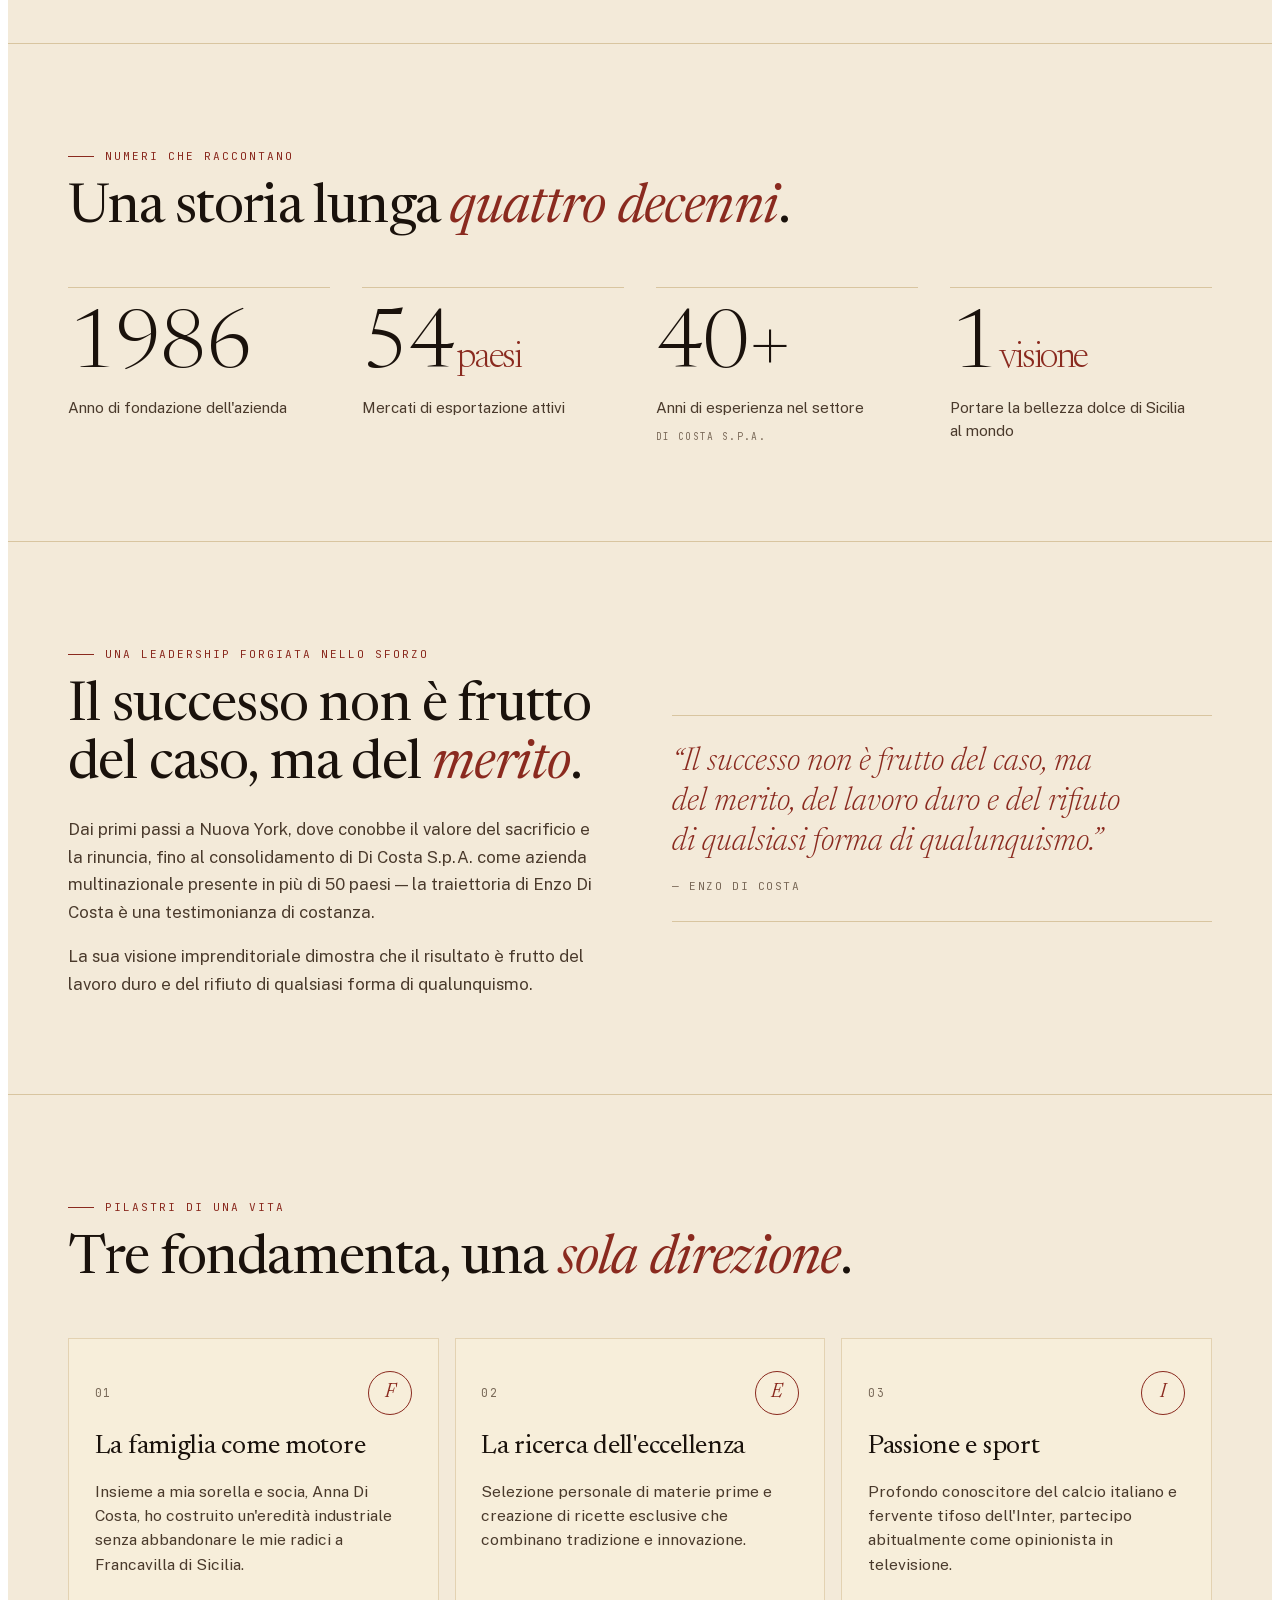
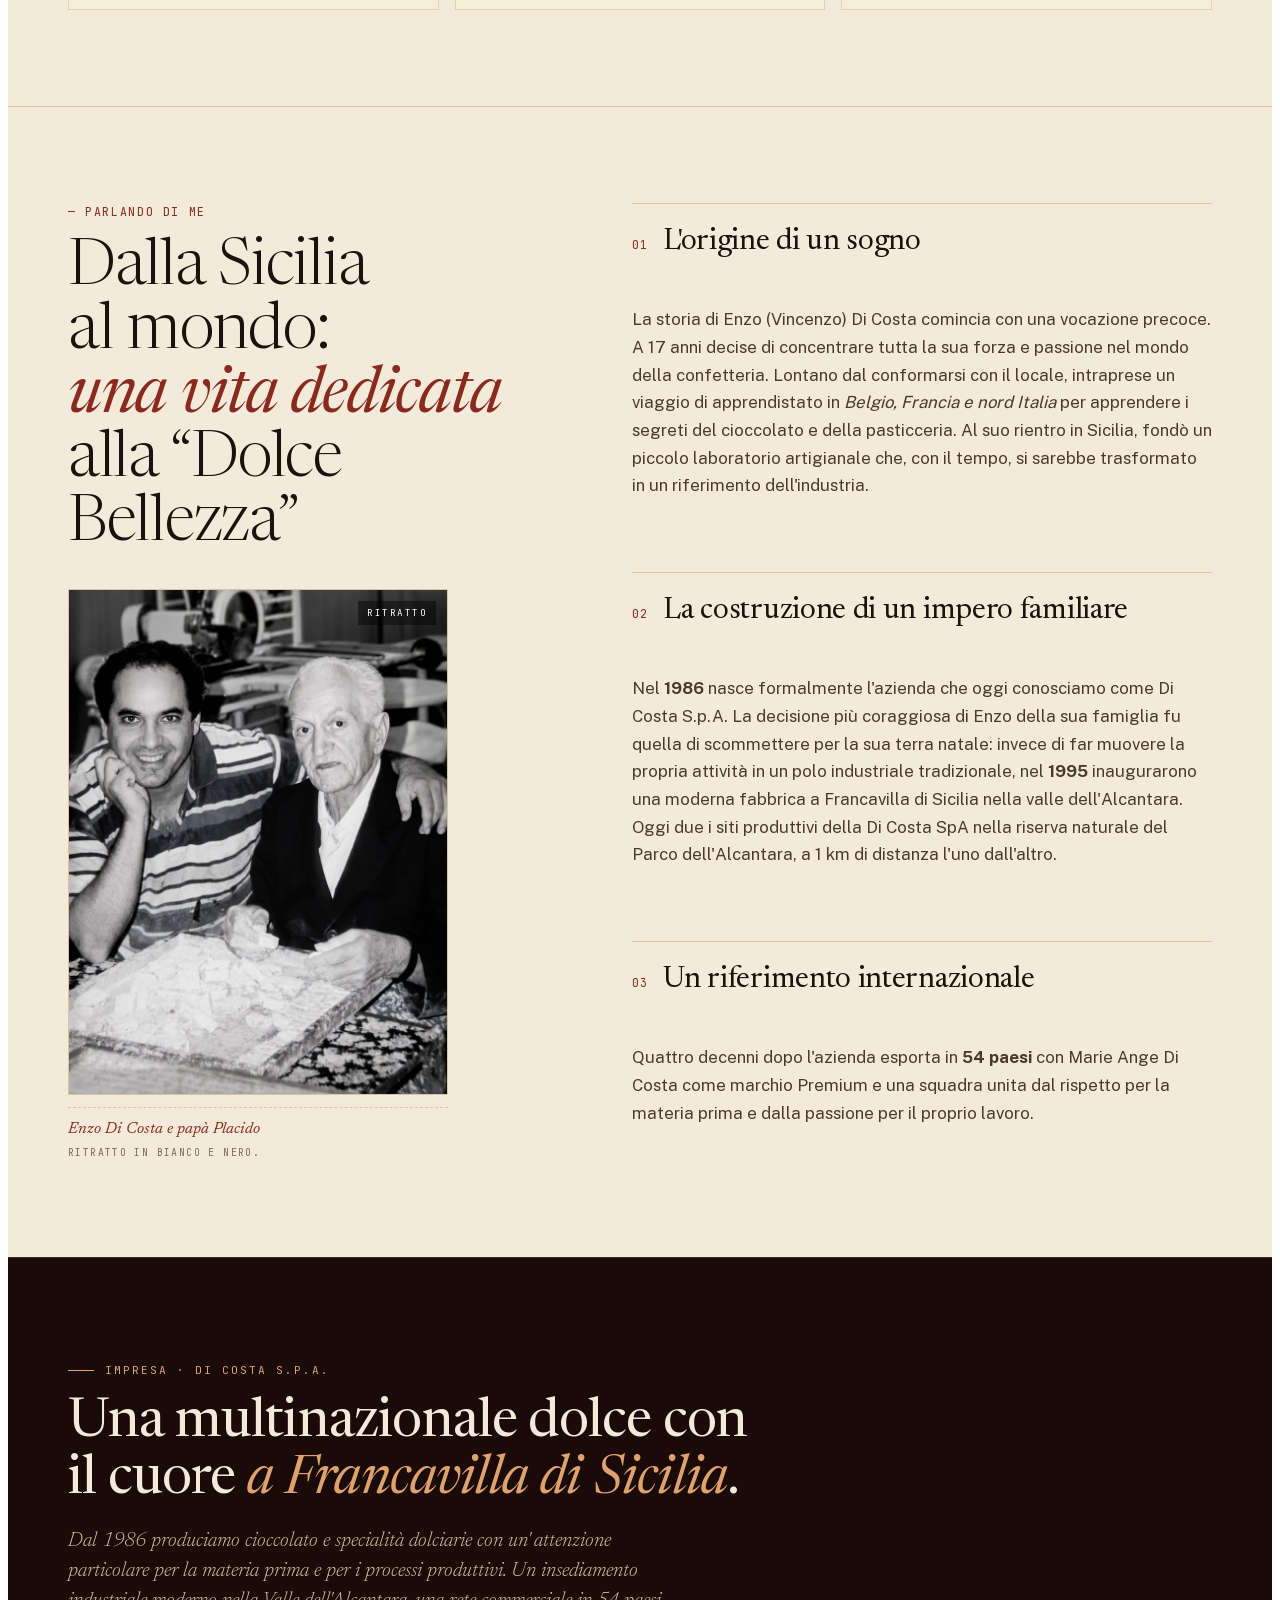
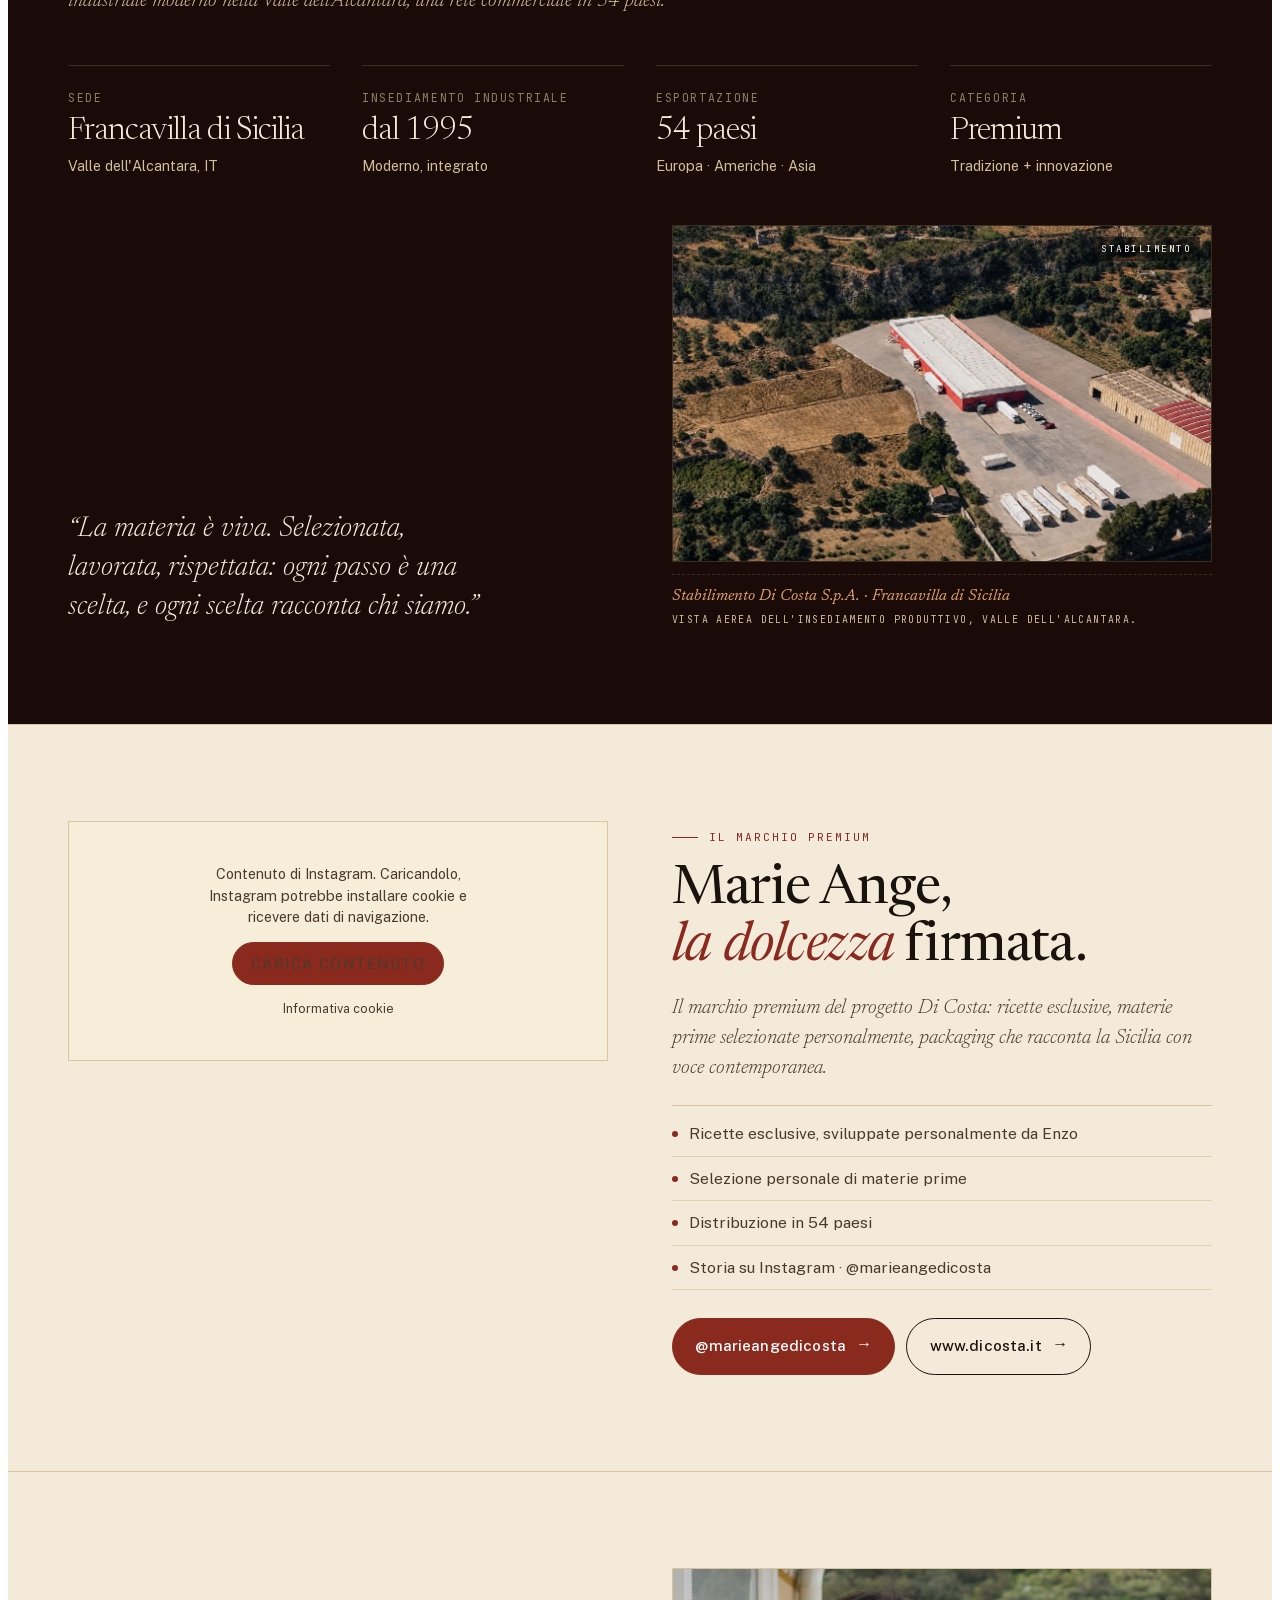
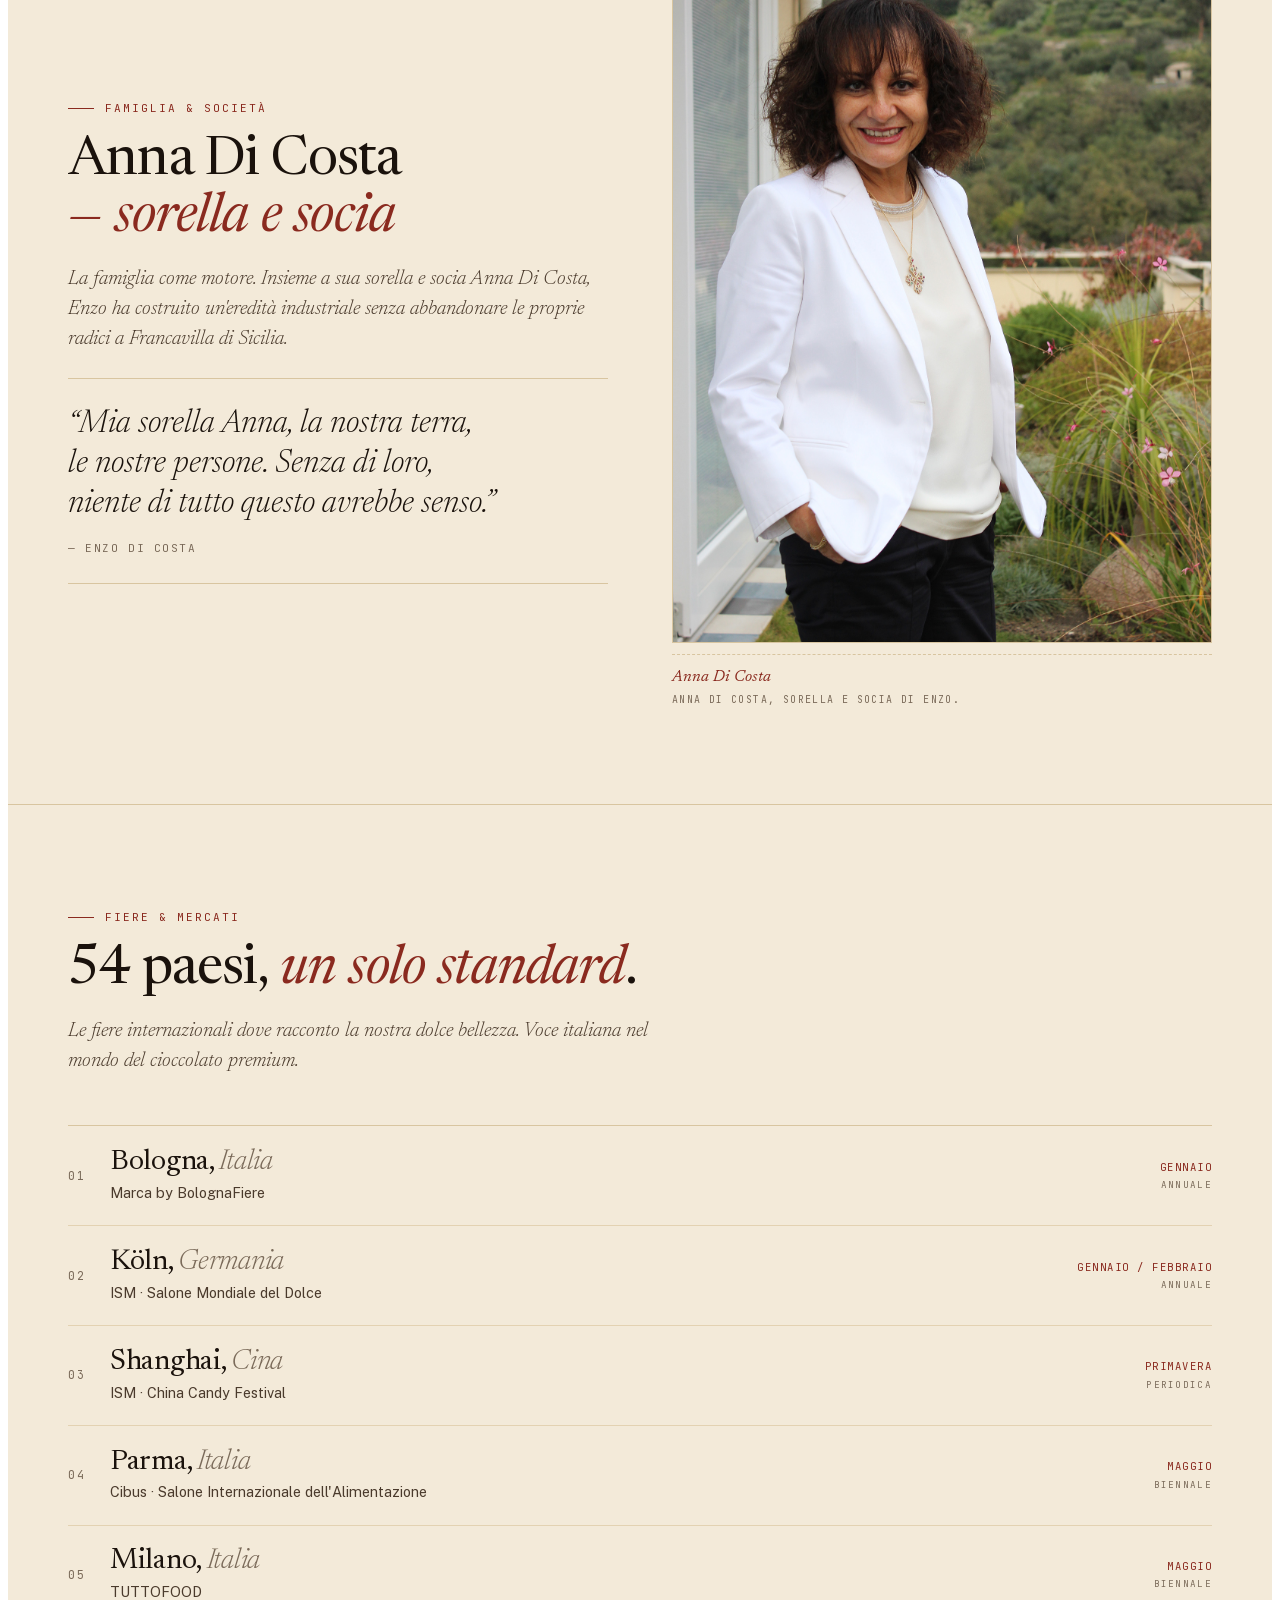
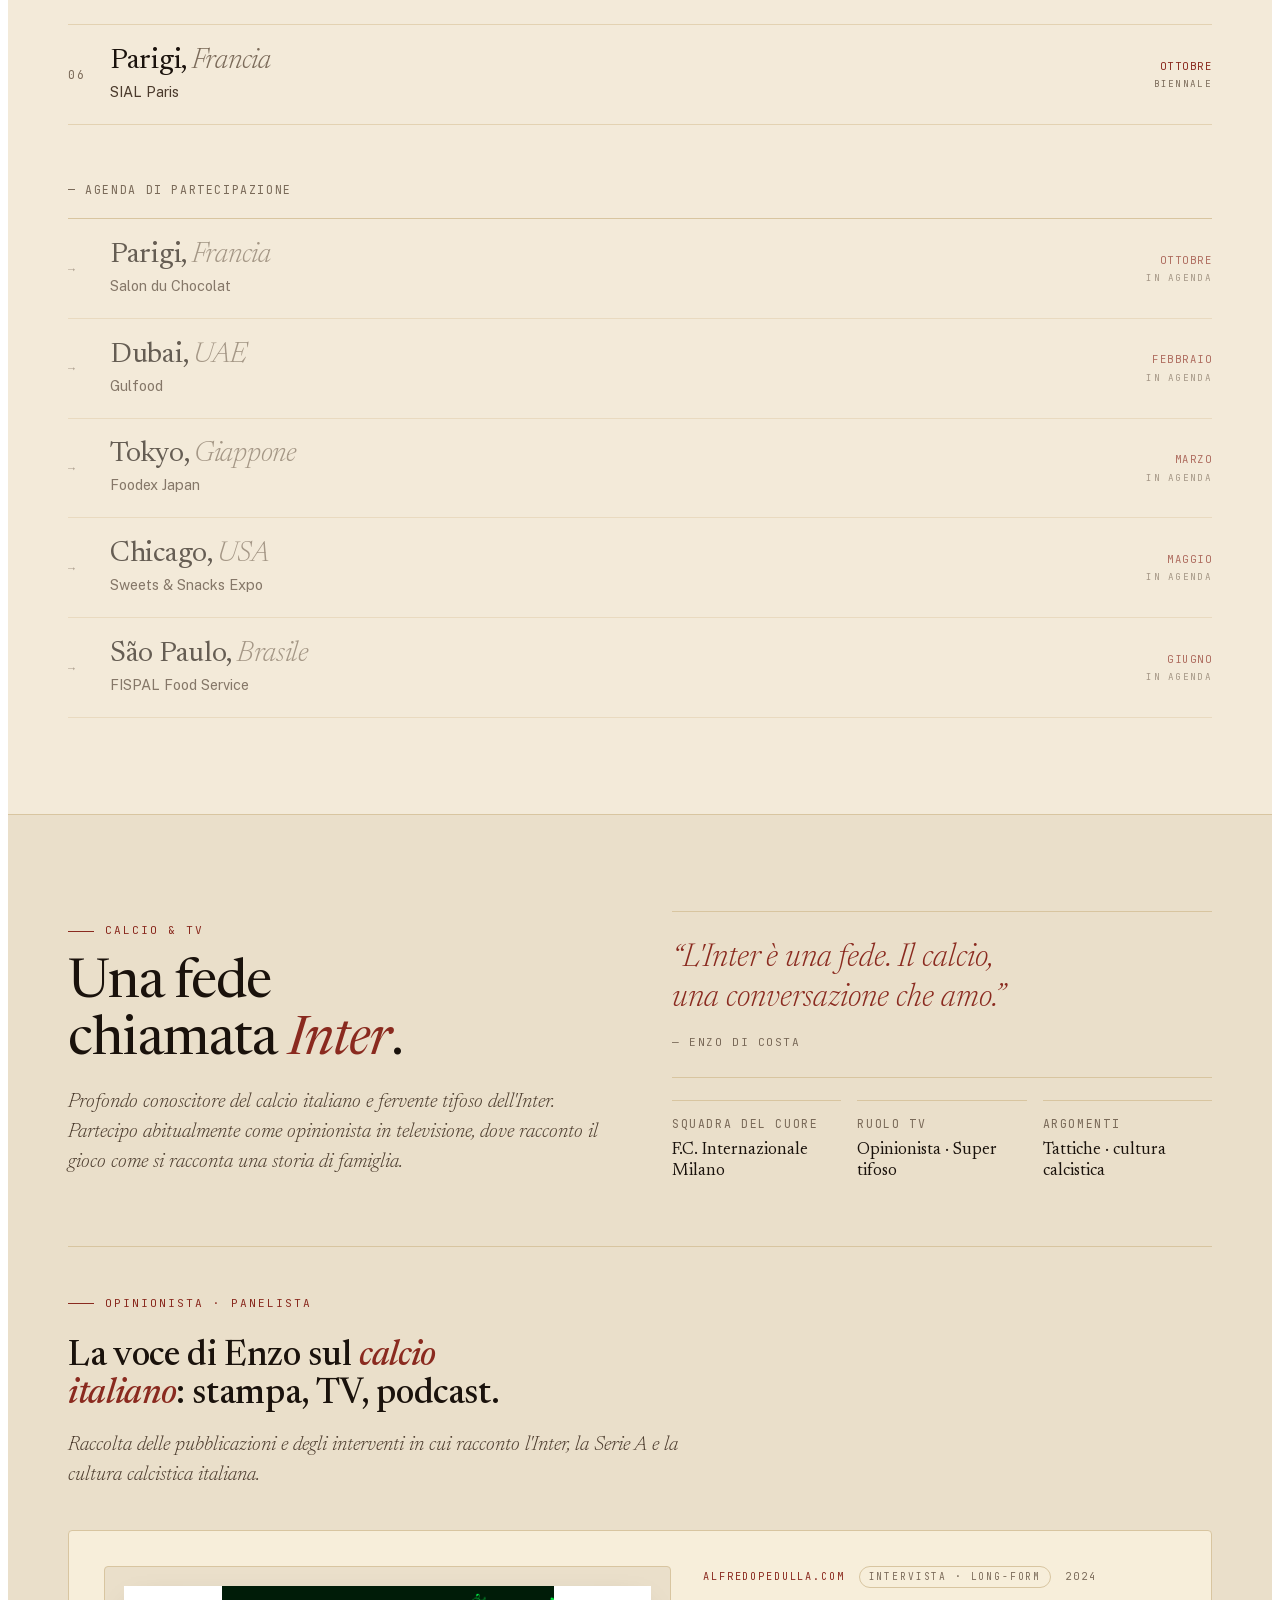
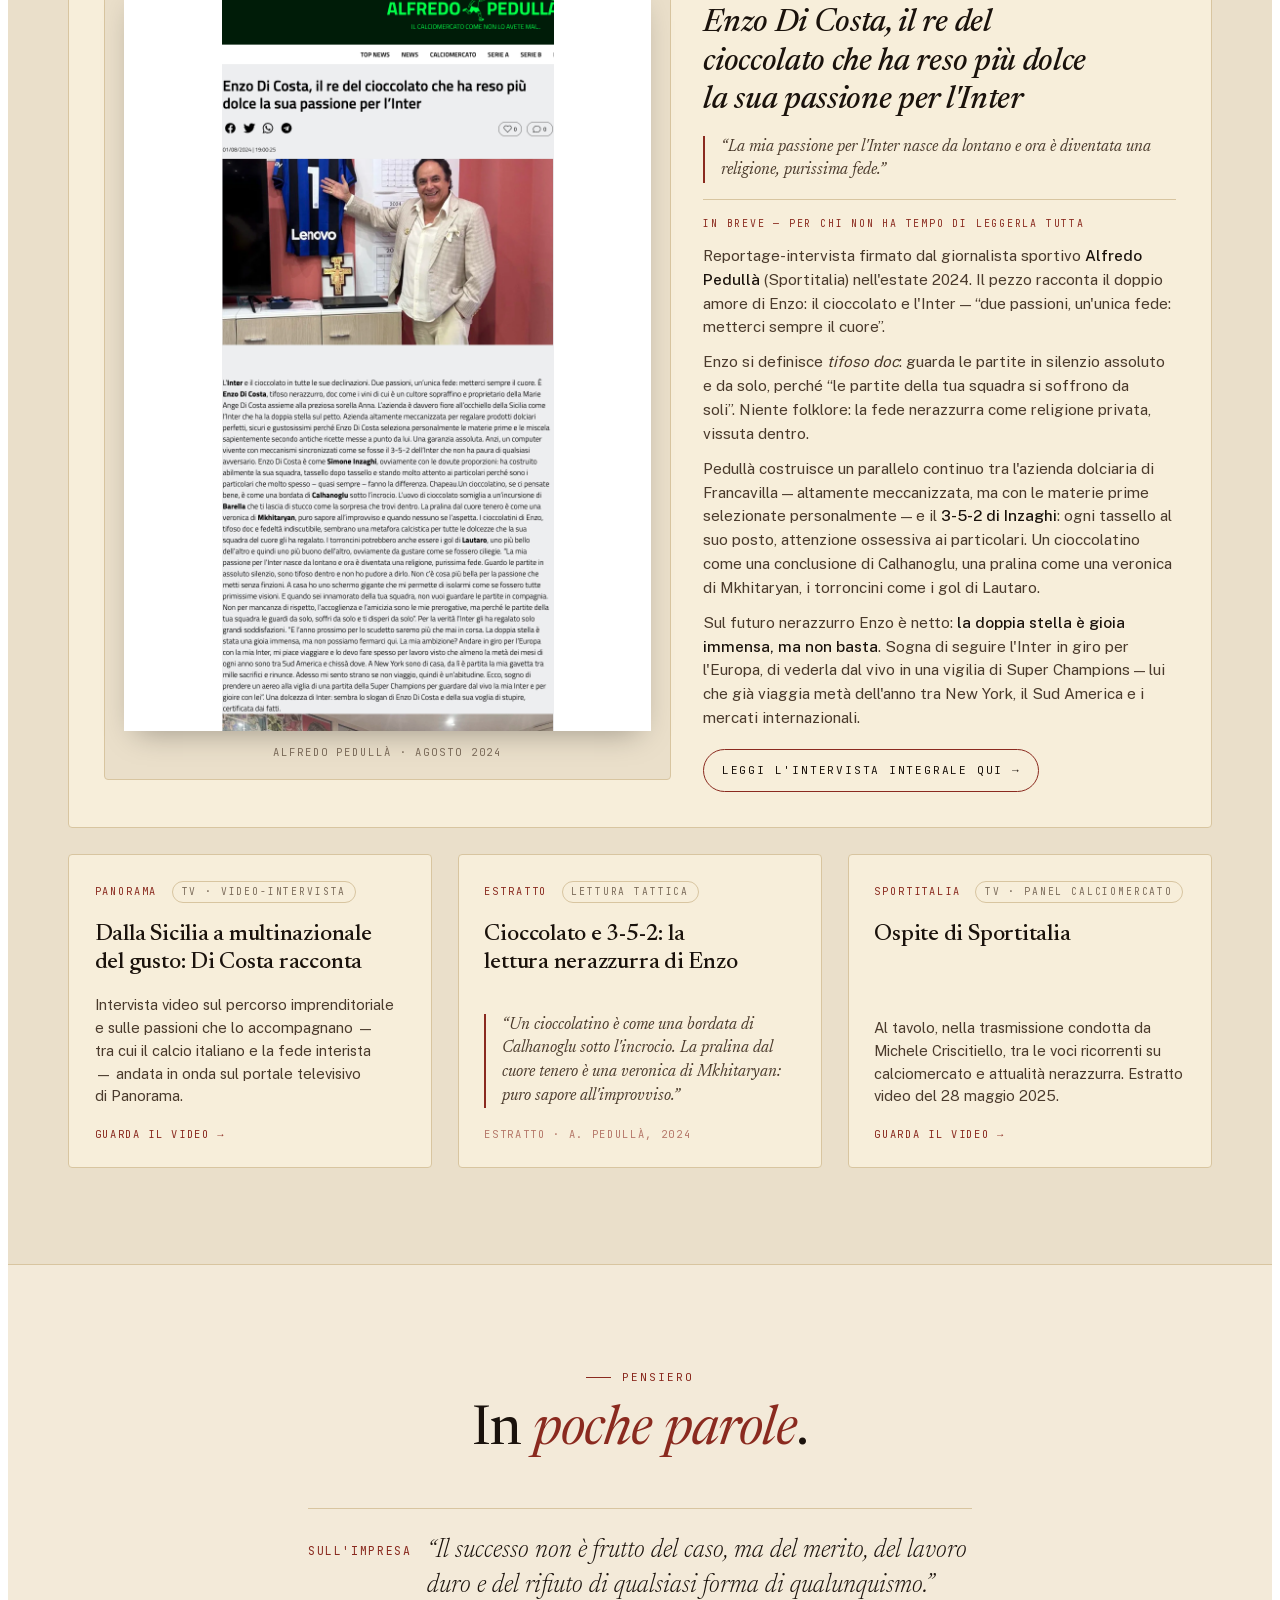
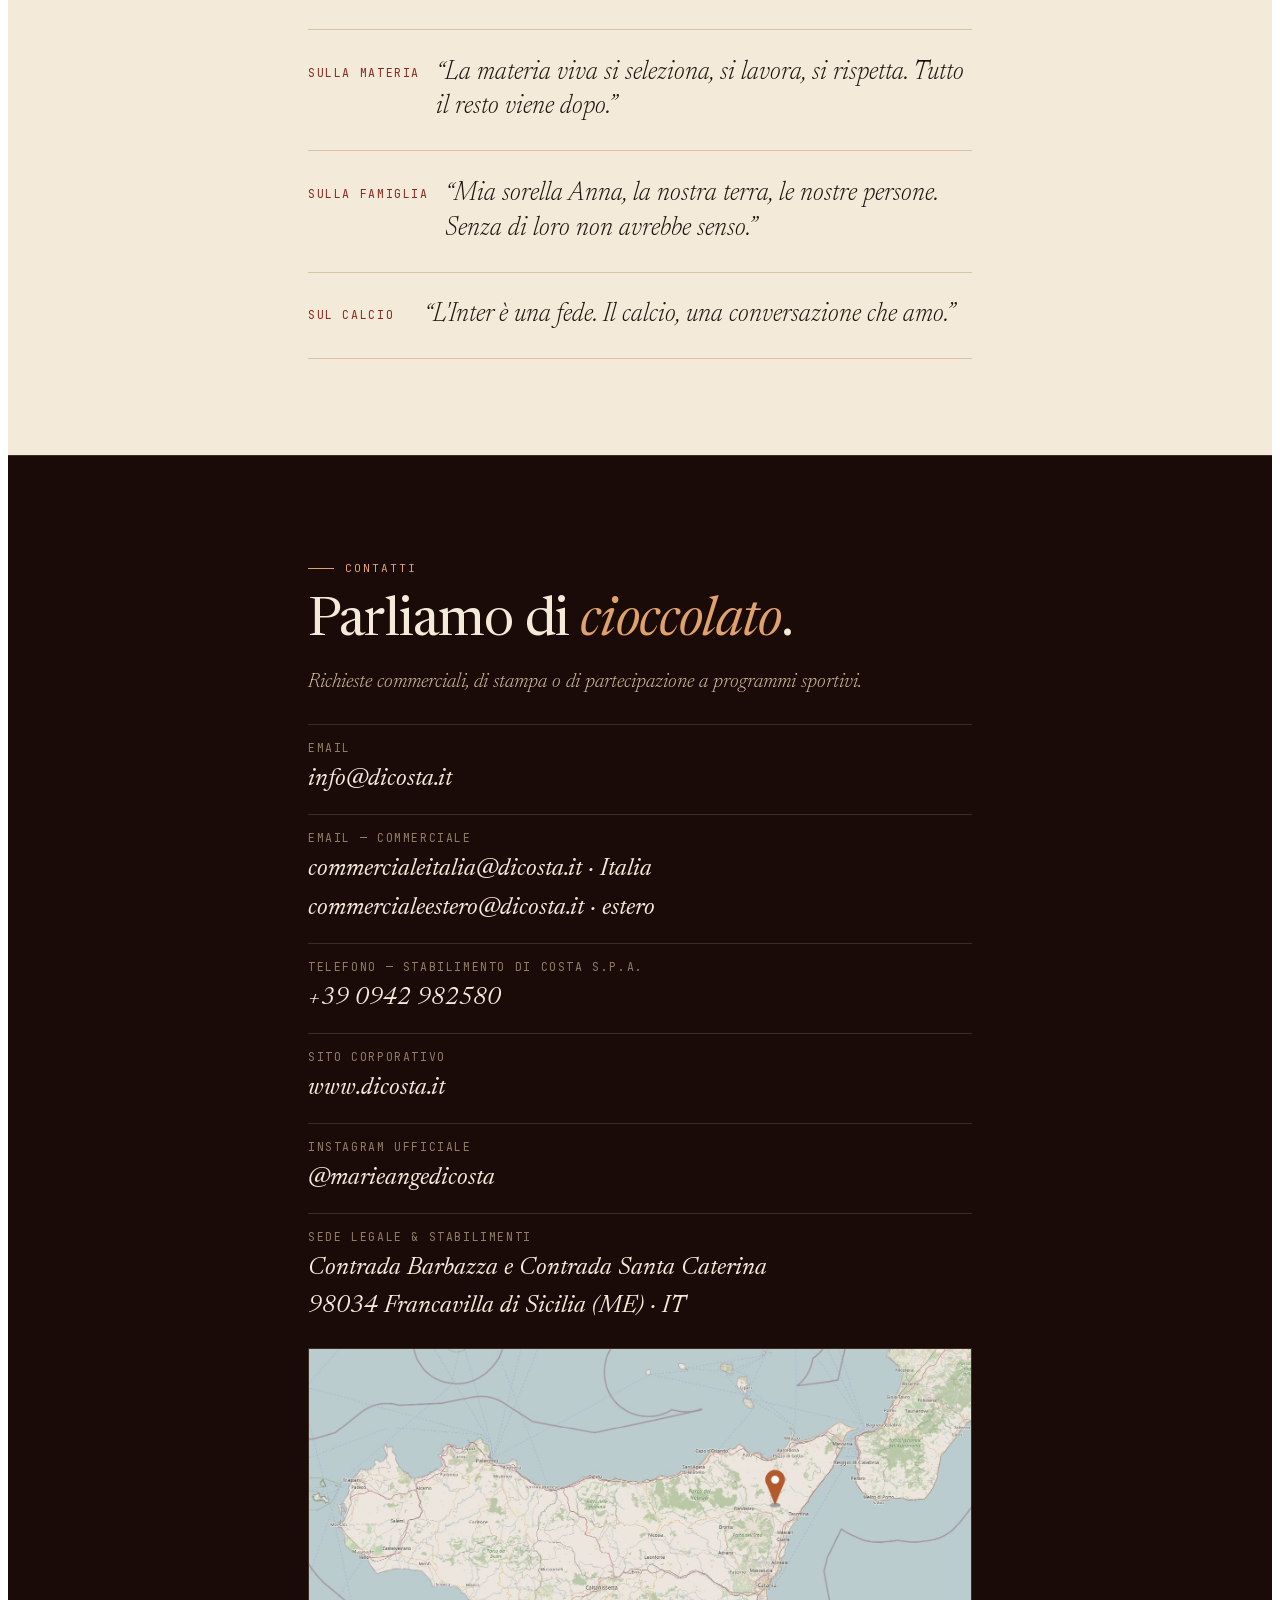
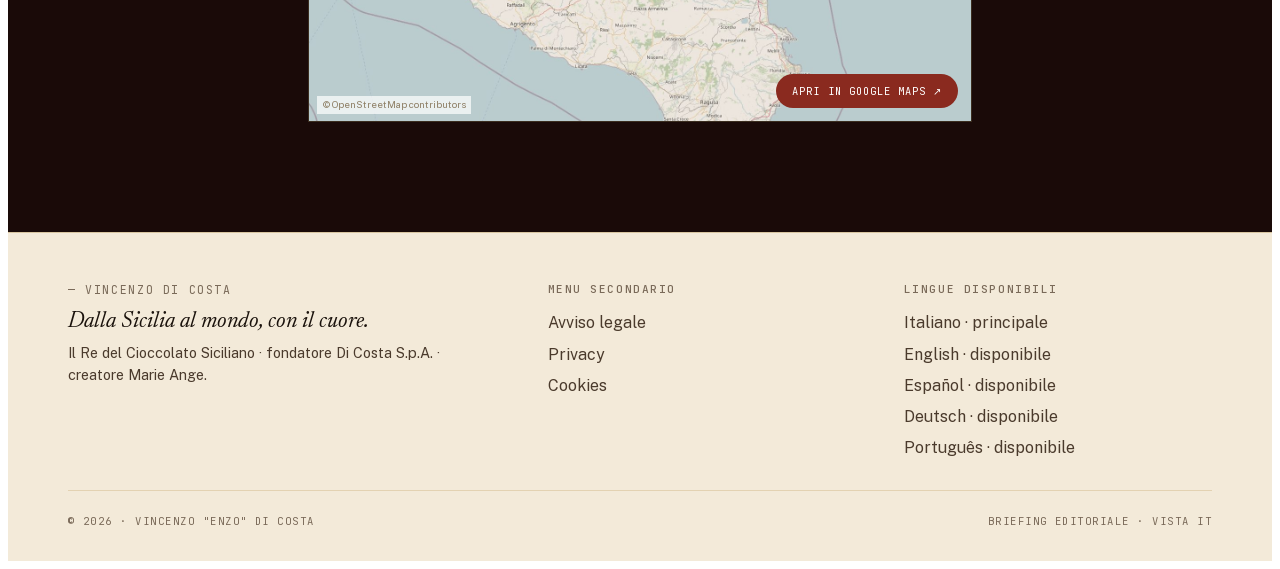
==== commit cfacd8c0: "Auto-publish: sync desde Website (2026-10-12 20:34:37)" ====
--- a/index.html
+++ b/index.html
@@ -747,7 +747,7 @@
 @media (min-width: 980px) { .edc-contact__grid { grid-template-columns: 1fr 1.1fr; gap: 5rem; } }
 .edc-contact__lines { display: grid; gap: 0; margin-top: 1.6rem; }
 .edc-contact__line {
-  display: grid; gap: 0.25rem; padding: 0.9rem 0;
+  display: grid; grid-template-columns: minmax(0, 1fr); gap: 0.25rem; padding: 0.9rem 0;
   border-top: 1px solid var(--edc-line);
   transition: padding-left .25s ease;
 }
@@ -777,7 +777,13 @@
   overflow: hidden;
   border: 1px solid var(--edc-line);
 }
-.edc-map iframe { width: 100%; height: 100%; border: 0; display: block; pointer-events: none; }
+.edc-map img { width: 100%; height: 100%; object-fit: cover; display: block; transition: transform .4s ease; }
+.edc-map:hover img { transform: scale(1.02); }
+.edc-map__credit {
+  position: absolute; left: 0.5rem; bottom: 0.4rem;
+  font-family: var(--edc-f-sans); font-size: 0.6rem; color: var(--edc-ink-mute);
+  background: rgba(255, 255, 255, 0.7); padding: 0.1rem 0.35rem;
+}
 .edc-map__open {
   position: absolute; right: 0.8rem; bottom: 0.8rem; z-index: 3;
   background: var(--edc-accent); color: #fff;
@@ -785,7 +791,7 @@
   padding: 0.55rem 1rem; border-radius: 999px;
   transition: background .2s ease;
 }
-.edc-map__open:hover { background: var(--edc-ink); color: #fff; }
+.edc-map:hover .edc-map__open { background: var(--edc-ink); color: #fff; }
 .edc-contact__line--todo { cursor: default; }
 .edc-contact__line--todo:hover { padding-left: 0; }
 .edc-contact__line--todo strong {
@@ -1966,10 +1972,11 @@
         <div class="edc-contact__line">
           <span class="edc-mono" data-i18n="contatto_line6_label">Sede legale &amp; stabilimenti</span>
           <strong>Contrada Barbazza e Contrada Santa Caterina<br />98034 Francavilla di Sicilia (ME) · IT</strong>
-          <div class="edc-map edc-consent" data-consent-service="Google Maps">
-            <iframe data-consent-src="https://maps.google.com/maps?q=Di+Costa+S.p.A.,+Francavilla+di+Sicilia+ME,+Italia&amp;z=8&amp;output=embed" loading="lazy" tabindex="-1" aria-hidden="true" title="Posizione di Di Costa S.p.A. in Sicilia"></iframe>
-            <a class="edc-map__open edc-consent__keep" href="https://www.google.com/maps/search/?api=1&amp;query=Di+Costa+S.p.A.%2C+Francavilla+di+Sicilia+ME%2C+Italia" target="_blank" rel="noopener" data-i18n="map_open">Apri in Google Maps ↗</a>
-          </div>
+          <a class="edc-map" href="https://www.google.com/maps/search/?api=1&amp;query=Di+Costa+S.p.A.%2C+Francavilla+di+Sicilia+ME%2C+Italia" target="_blank" rel="noopener" aria-label="Apri la posizione di Di Costa S.p.A. in Google Maps">
+            <img src="fotos recibidas/mappa-di-costa.jpg" alt="Mappa della Sicilia con la posizione di Di Costa S.p.A. a Francavilla di Sicilia" loading="lazy" data-i18n-alt="map_alt" />
+            <span class="edc-map__open" data-i18n="map_open">Apri in Google Maps ↗</span>
+            <span class="edc-map__credit">© OpenStreetMap contributors</span>
+          </a>
         </div>
       </div>
     </div>
@@ -2289,7 +2296,8 @@
       foot_menu_h4: 'Secondary menu', foot_legal: 'Legal notice', foot_privacy: 'Privacy', foot_cookies: 'Cookies',
       foot_lang_h4: 'Available languages', foot_lang_it: 'Italiano · principale', foot_lang_en: 'English · available', foot_lang_es: 'Español · disponible', foot_lang_de: 'Deutsch · available', foot_lang_pt: 'Português · available',
       foot_briefing: 'Editorial briefing · EN view',
-      map_open: 'Open in Google Maps ↗'
+      map_open: 'Open in Google Maps ↗',
+      map_alt: 'Map of Sicily showing Di Costa S.p.A. in Francavilla di Sicilia'
     },
     es: {
       nav_bio: 'Biografía', nav_empresa: 'Empresa', nav_ferias: 'Ferias', nav_calcio: 'Fútbol y TV', nav_pensiero: 'Filosofía', nav_contatto: 'Contacto',
@@ -2421,7 +2429,8 @@
       foot_menu_h4: 'Menú secundario', foot_legal: 'Aviso legal', foot_privacy: 'Privacidad', foot_cookies: 'Cookies',
       foot_lang_h4: 'Idiomas disponibles', foot_lang_it: 'Italiano · principal', foot_lang_en: 'English · disponible', foot_lang_es: 'Español · disponible', foot_lang_de: 'Deutsch · disponible', foot_lang_pt: 'Português · disponible',
       foot_briefing: 'Resumen editorial · vista ES',
-      map_open: 'Abrir en Google Maps ↗'
+      map_open: 'Abrir en Google Maps ↗',
+      map_alt: 'Mapa de Sicilia con la ubicación de Di Costa S.p.A. en Francavilla di Sicilia'
     },
     de: {
       nav_bio: 'Biografie', nav_empresa: 'Unternehmen', nav_ferias: 'Messen', nav_calcio: 'Fußball &amp; TV', nav_pensiero: 'Philosophie', nav_contatto: 'Kontakt',
@@ -2553,7 +2562,8 @@
       foot_menu_h4: 'Sekundärmenü', foot_legal: 'Impressum', foot_privacy: 'Datenschutz', foot_cookies: 'Cookies',
       foot_lang_h4: 'Verfügbare Sprachen', foot_lang_it: 'Italiano · Hauptsprache', foot_lang_en: 'English · verfügbar', foot_lang_es: 'Español · verfügbar', foot_lang_de: 'Deutsch · verfügbar', foot_lang_pt: 'Português · verfügbar',
       foot_briefing: 'Redaktionelles Briefing · Ansicht DE',
-      map_open: 'In Google Maps öffnen ↗'
+      map_open: 'In Google Maps öffnen ↗',
+      map_alt: 'Karte von Sizilien mit dem Standort der Di Costa S.p.A. in Francavilla di Sicilia'
     },
     pt: {
       nav_bio: 'Biografia', nav_empresa: 'Empresa', nav_ferias: 'Feiras', nav_calcio: 'Futebol &amp; TV', nav_pensiero: 'Filosofia', nav_contatto: 'Contato',
@@ -2685,7 +2695,8 @@
       foot_menu_h4: 'Menu secundário', foot_legal: 'Aviso legal', foot_privacy: 'Privacidade', foot_cookies: 'Cookies',
       foot_lang_h4: 'Idiomas disponíveis', foot_lang_it: 'Italiano · principal', foot_lang_en: 'English · disponível', foot_lang_es: 'Español · disponível', foot_lang_de: 'Deutsch · disponível', foot_lang_pt: 'Português · disponível',
       foot_briefing: 'Resumo editorial · vista PT',
-      map_open: 'Abrir no Google Maps ↗'
+      map_open: 'Abrir no Google Maps ↗',
+      map_alt: 'Mapa da Sicília com a localização da Di Costa S.p.A. em Francavilla di Sicilia'
     }
   };
   var I18N_IT_CACHE = {};
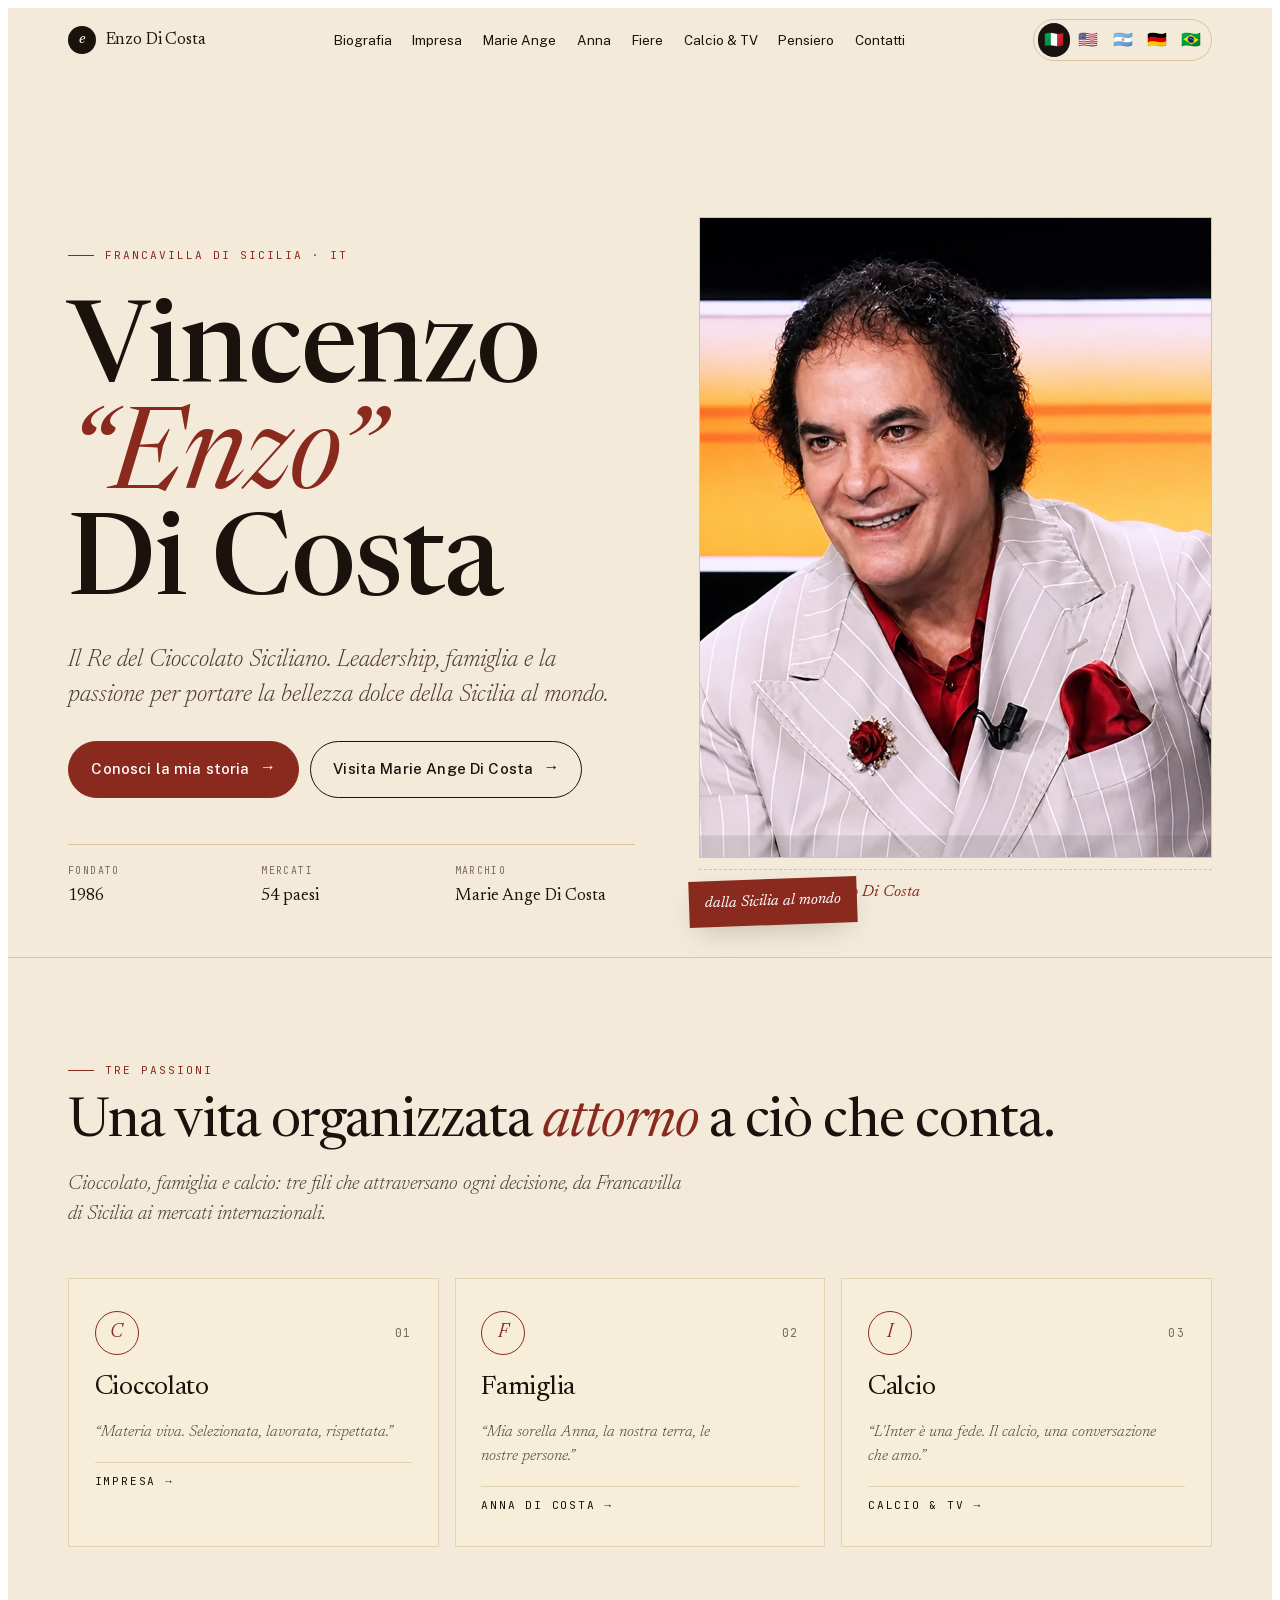
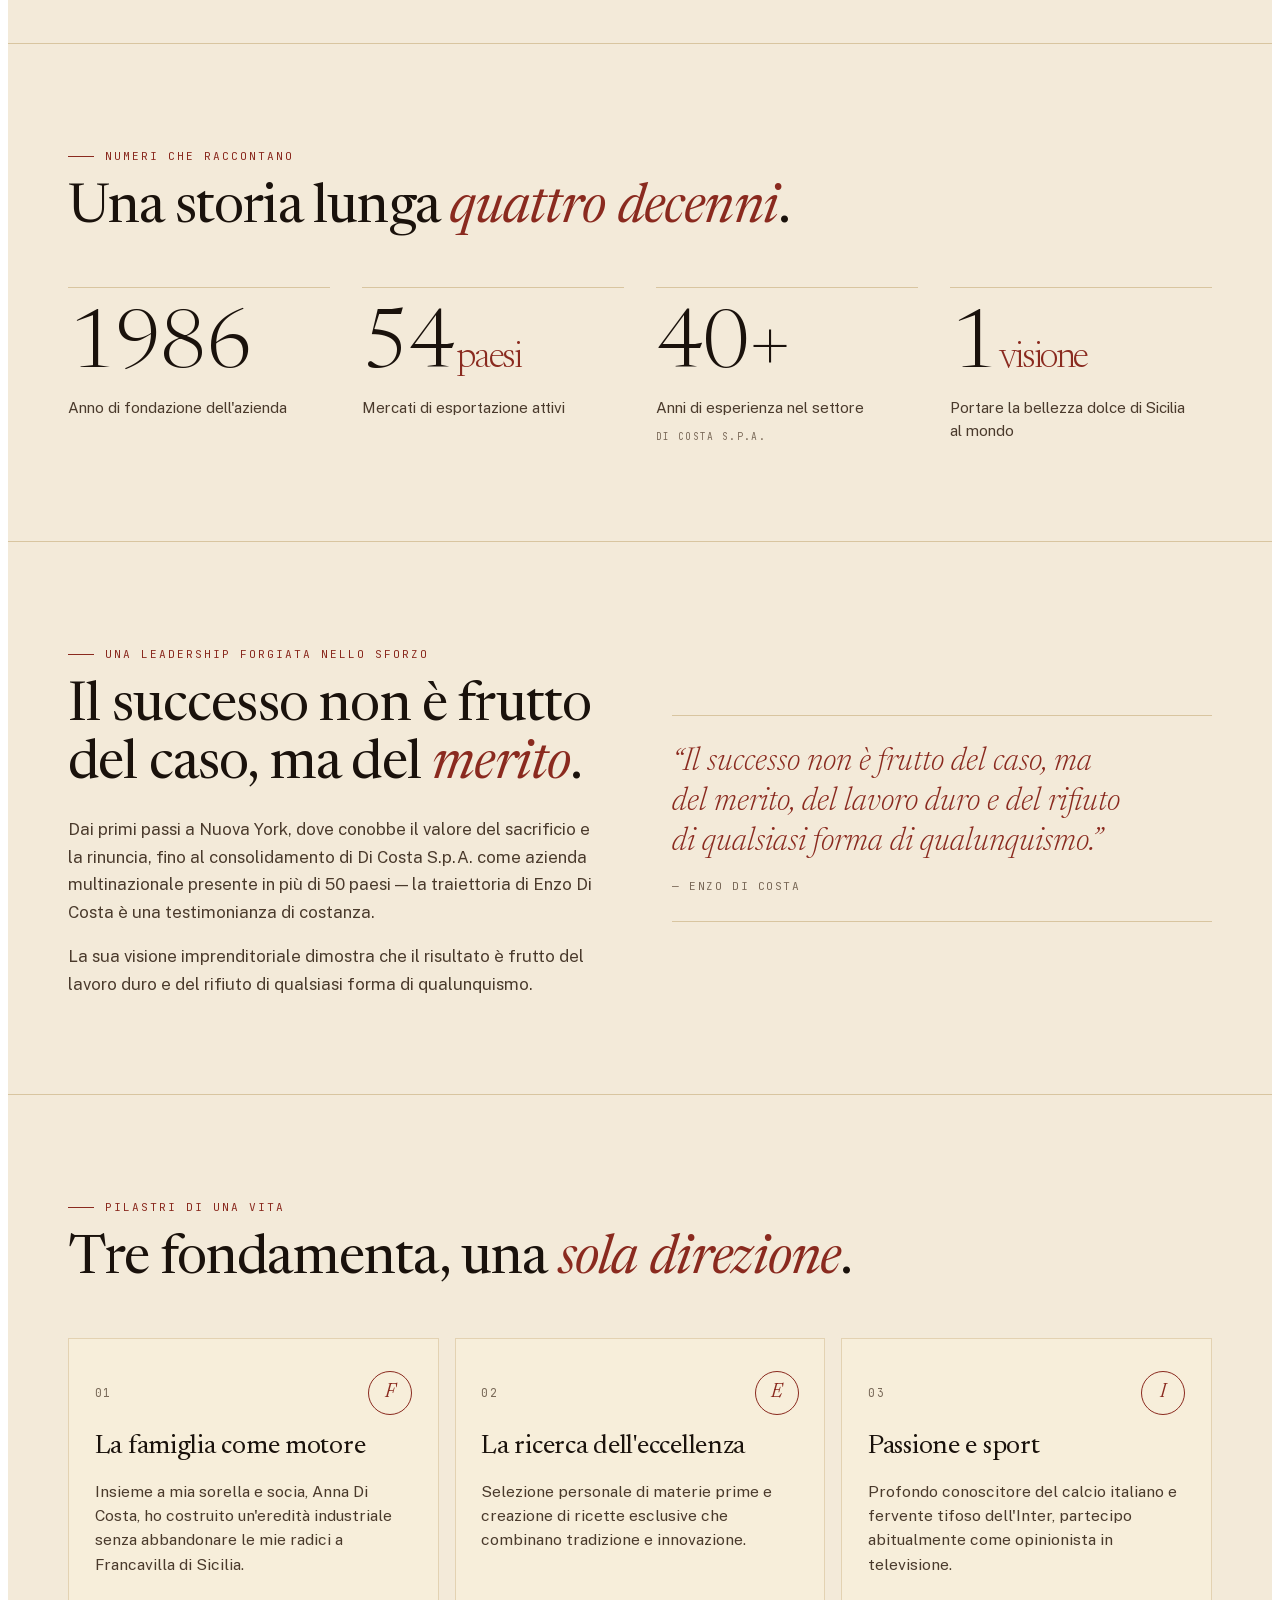
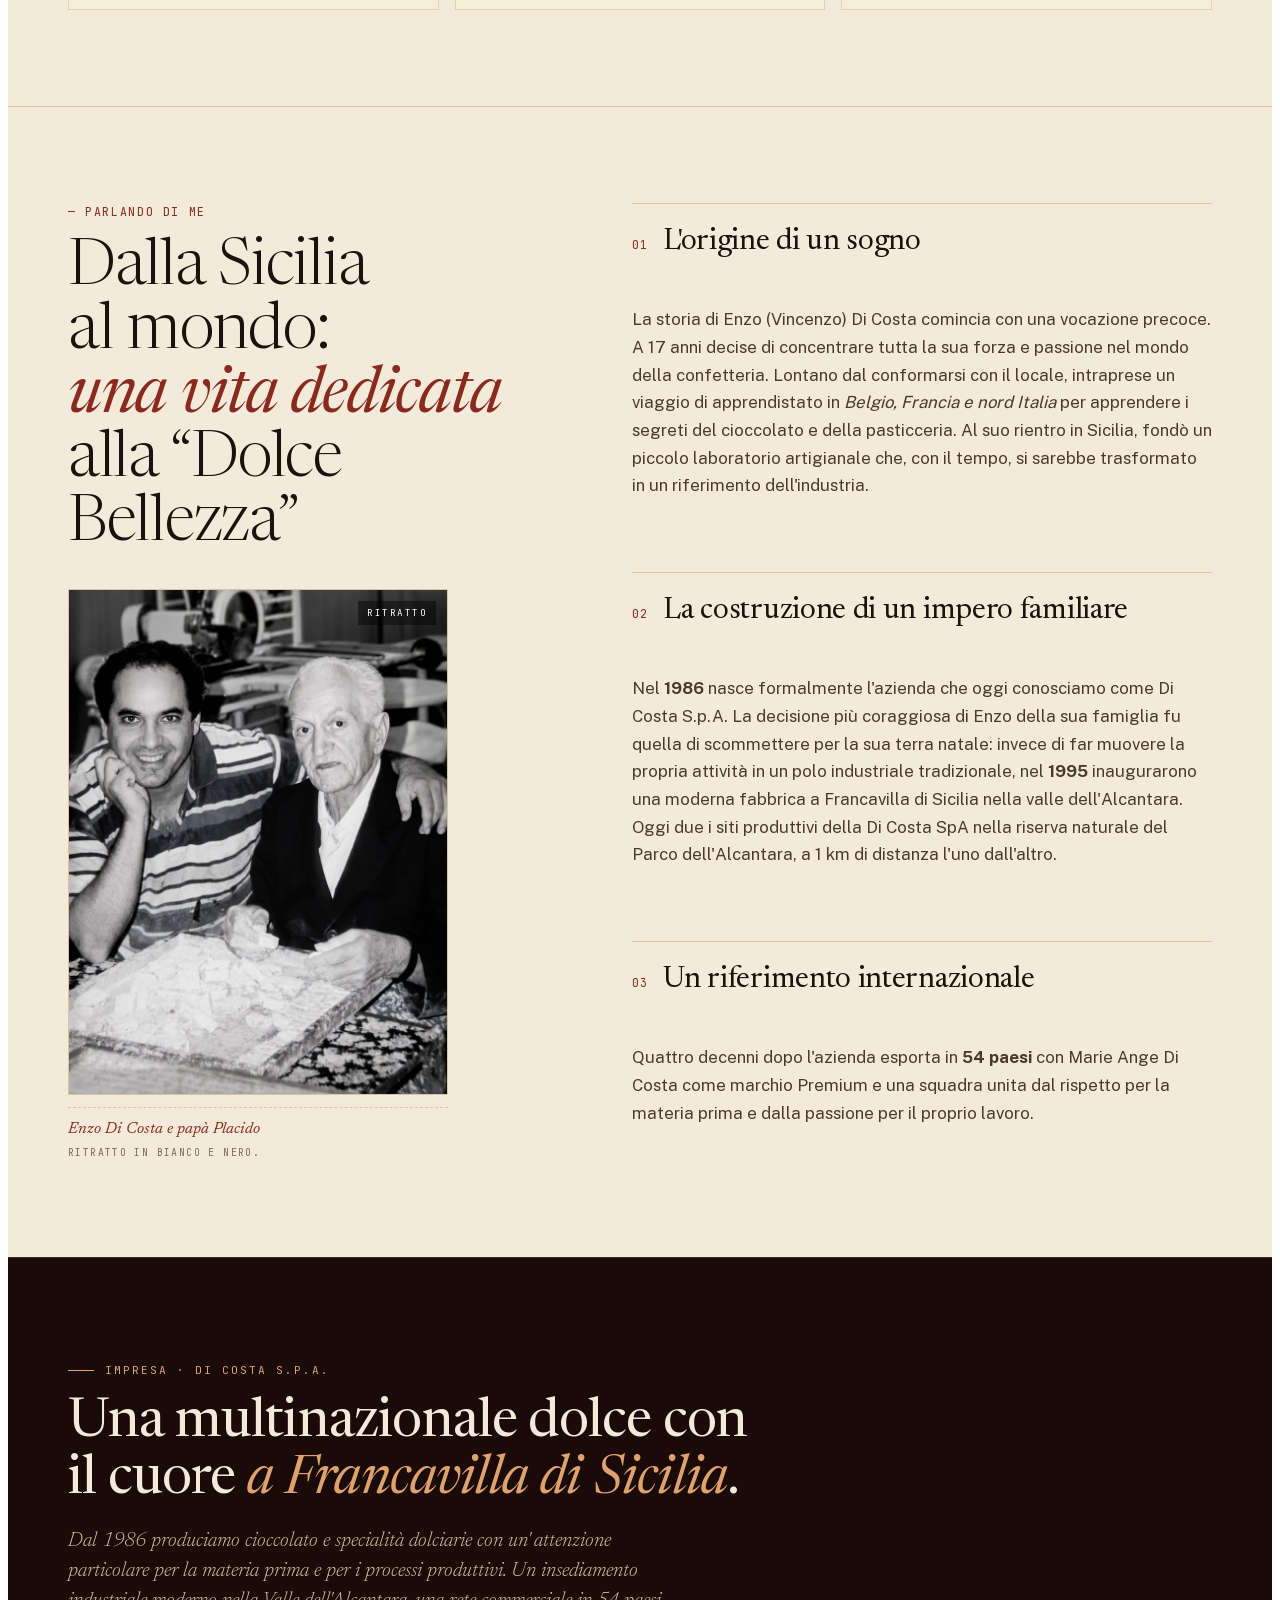
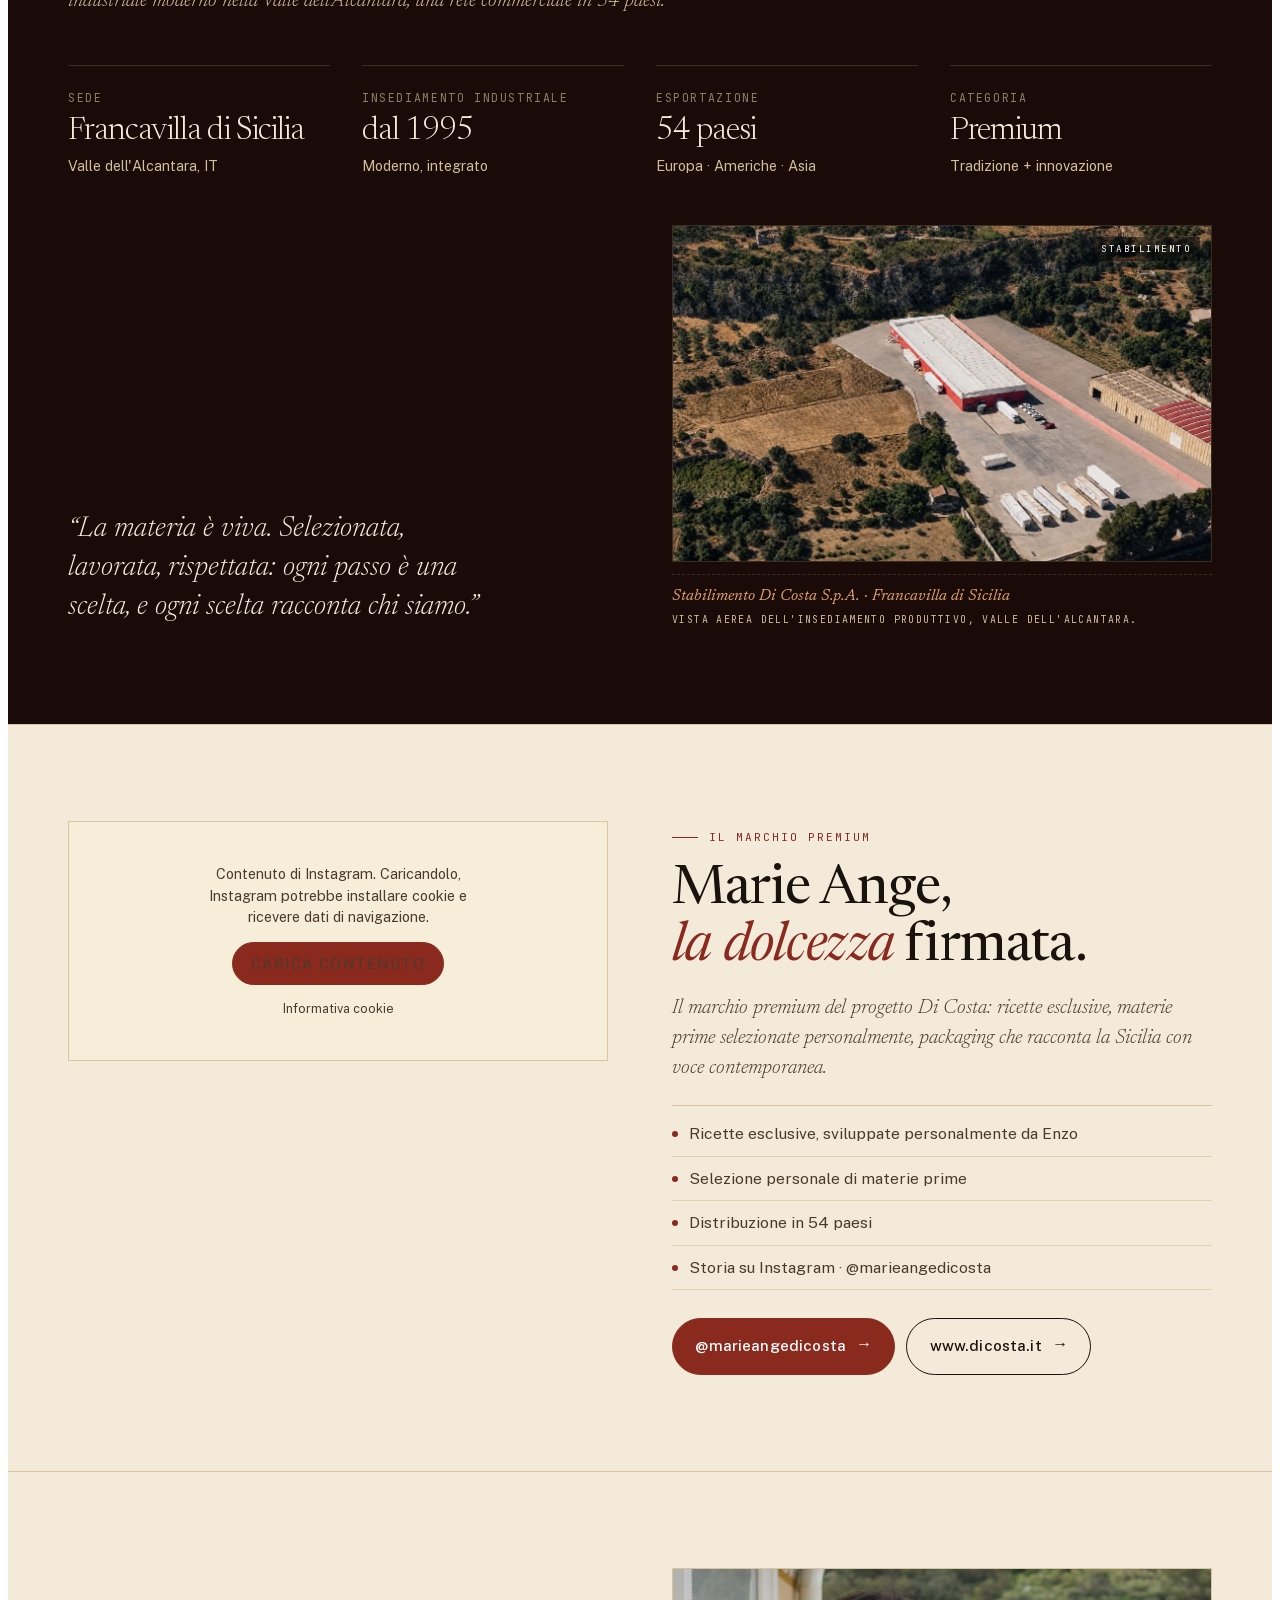
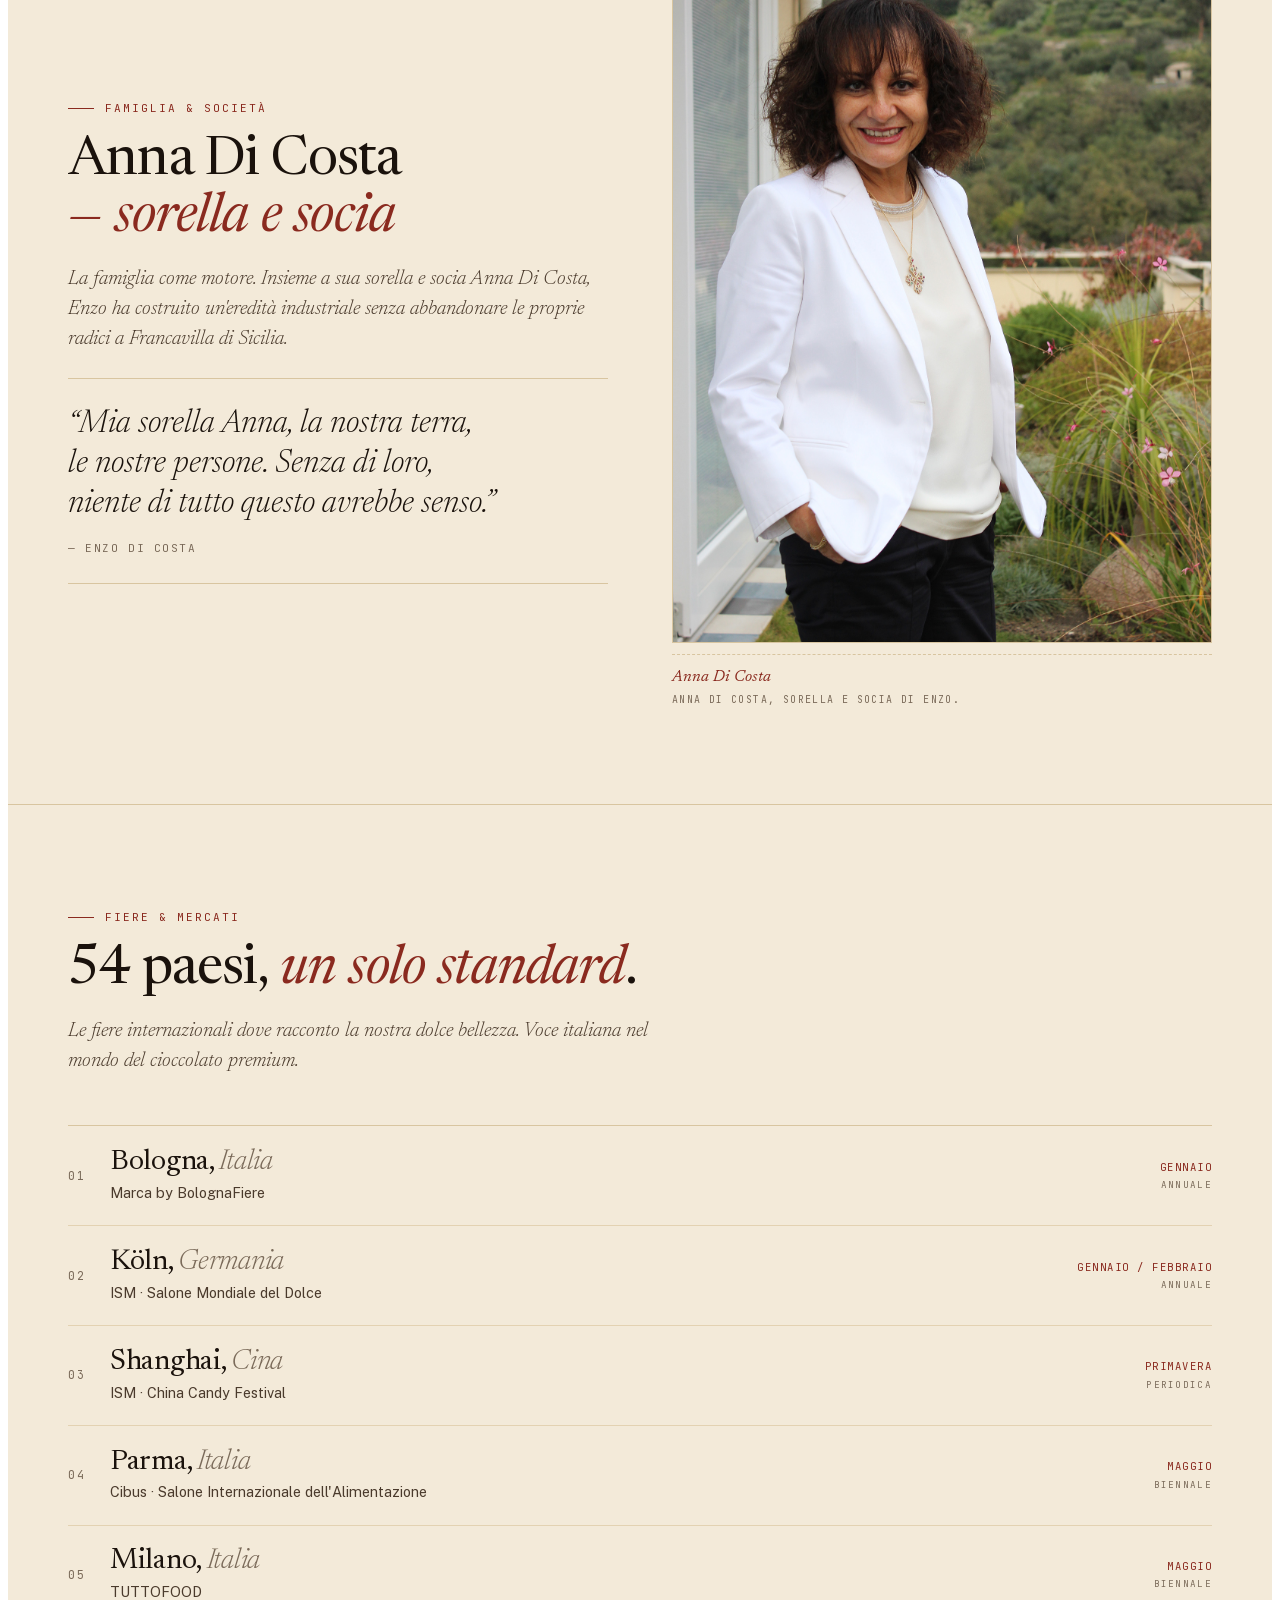
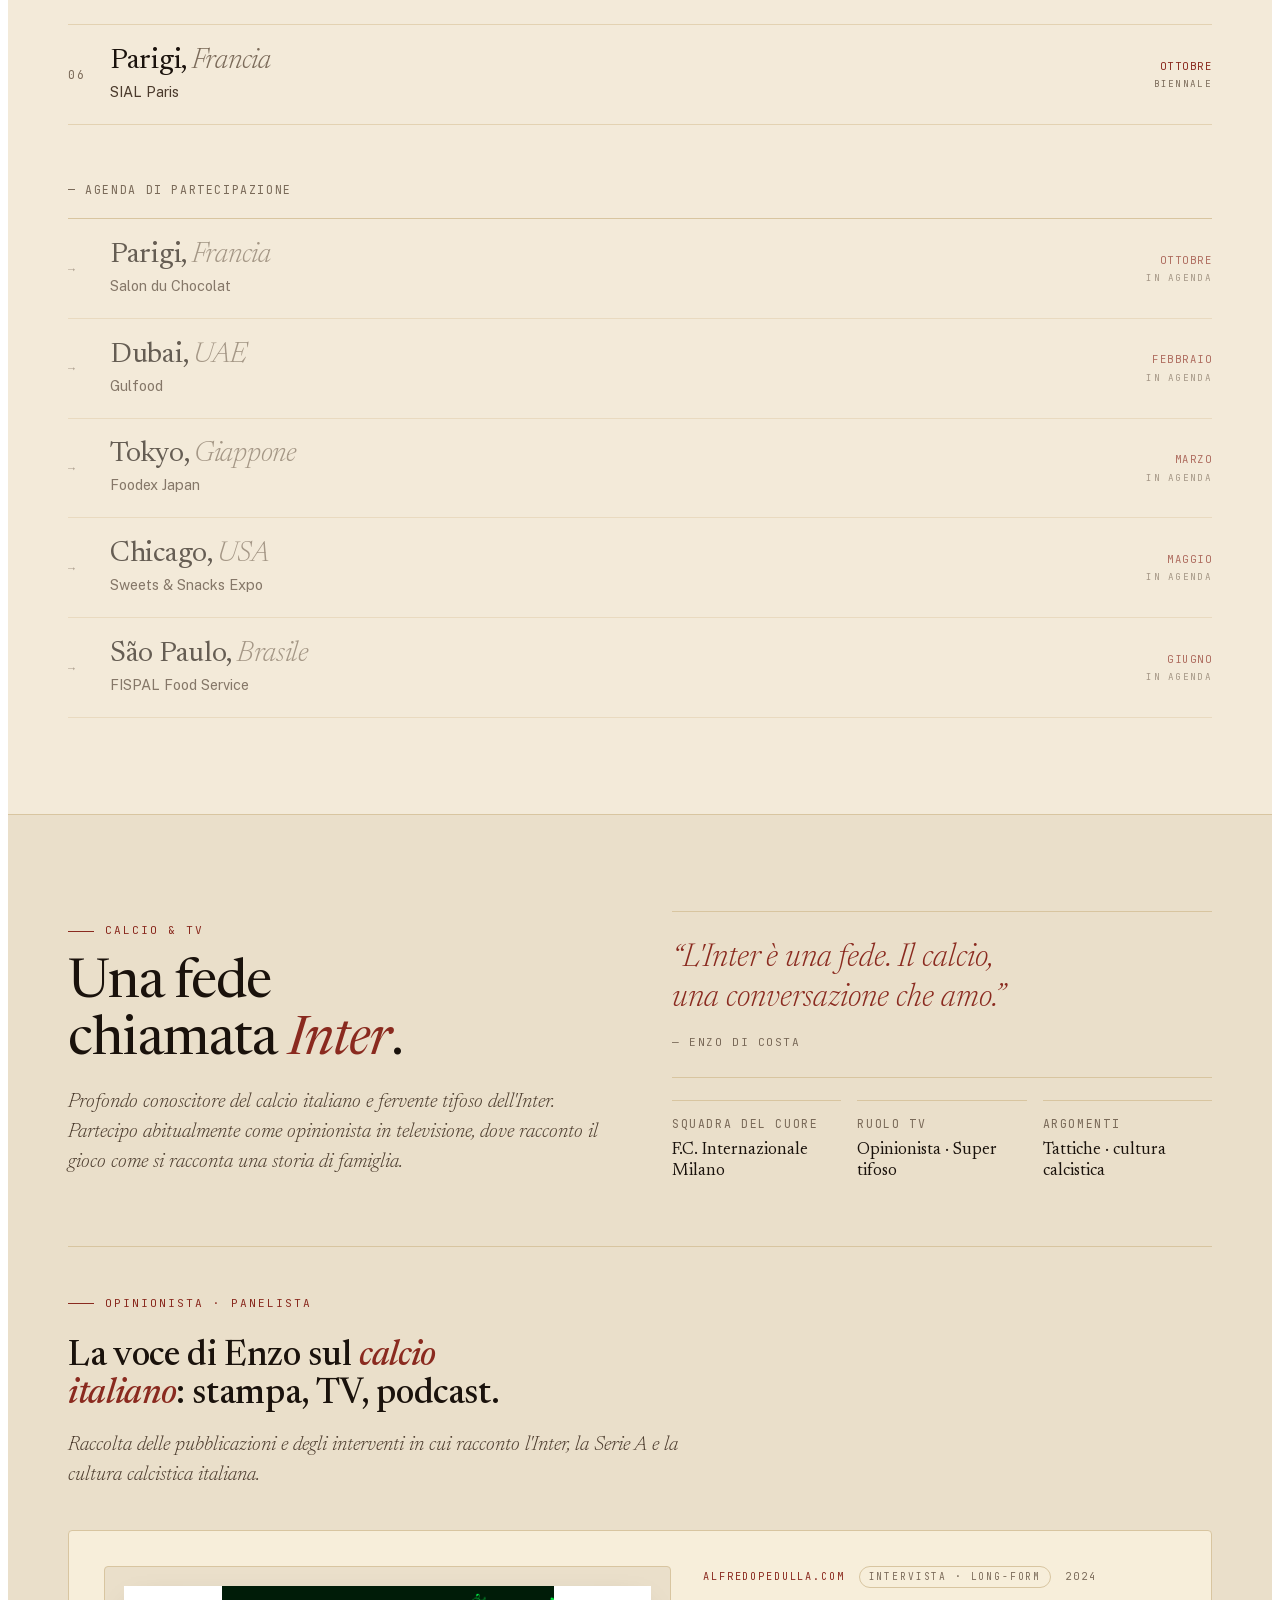
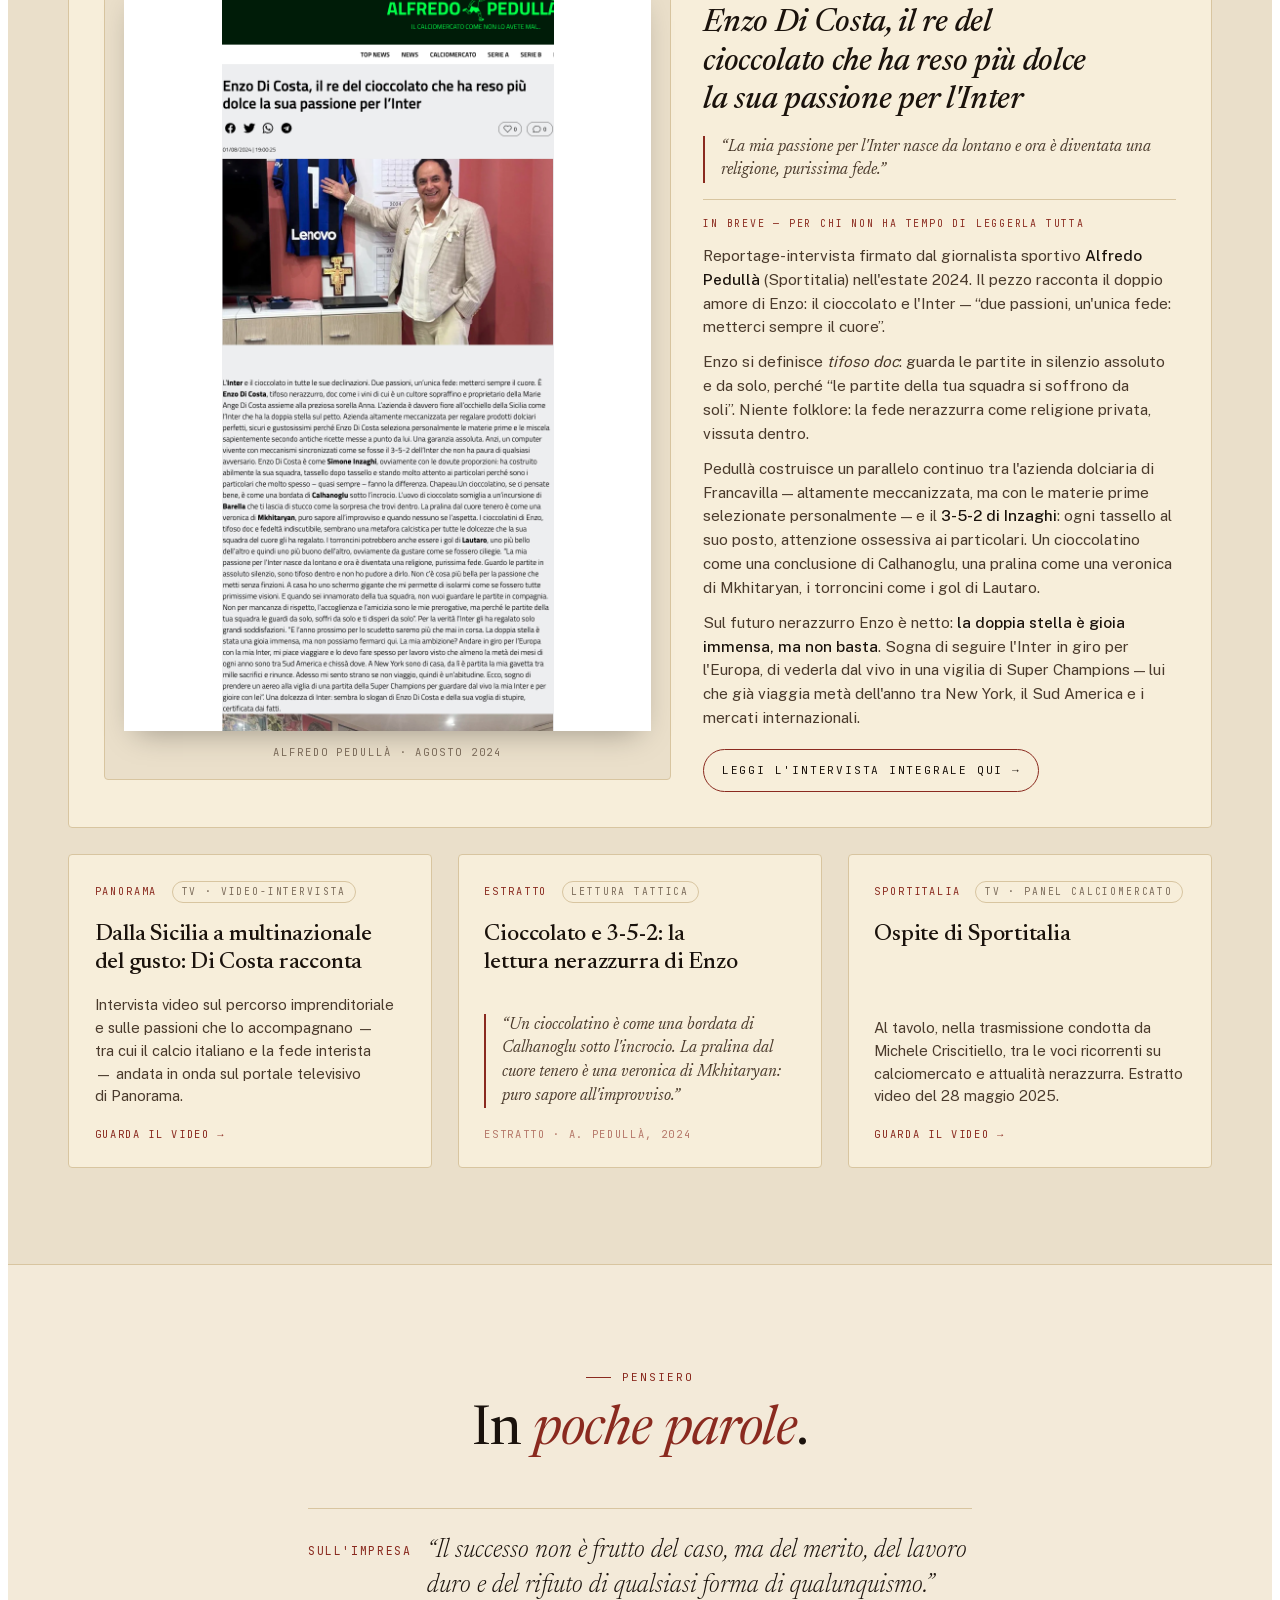
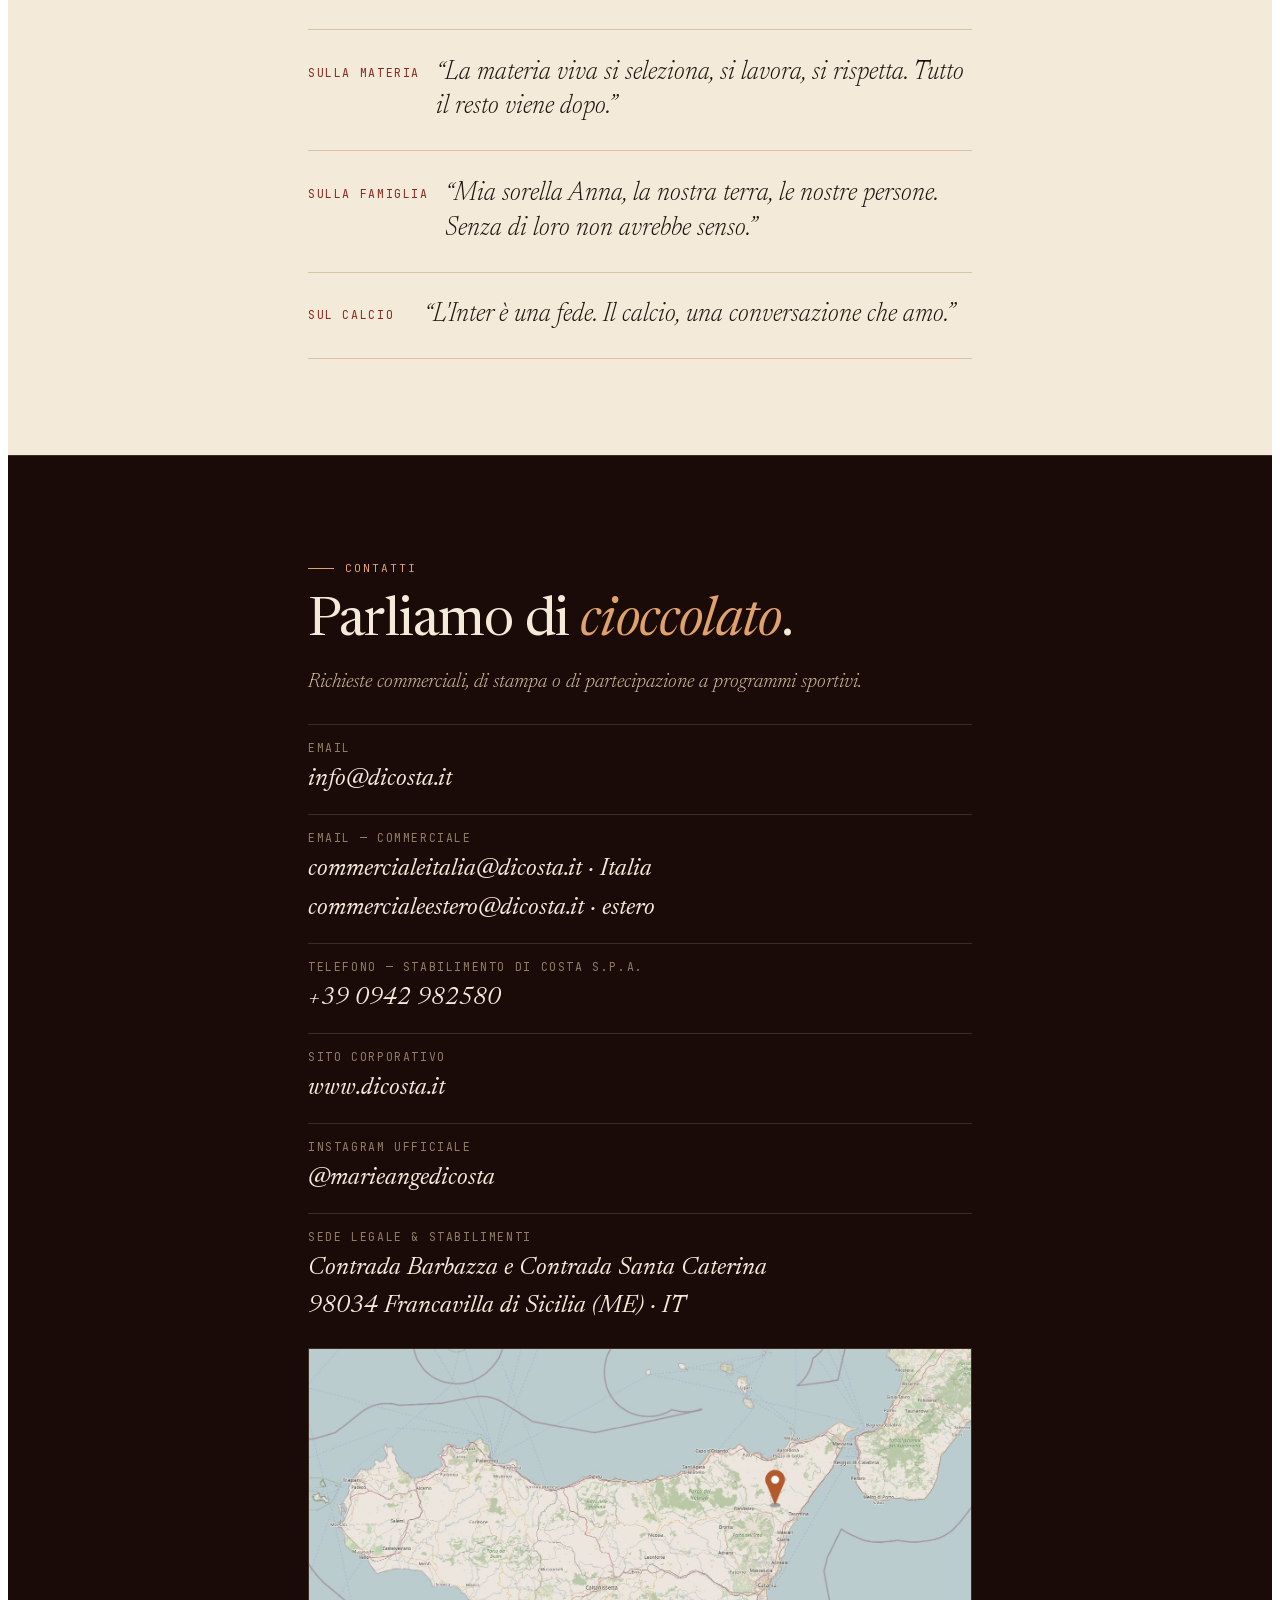
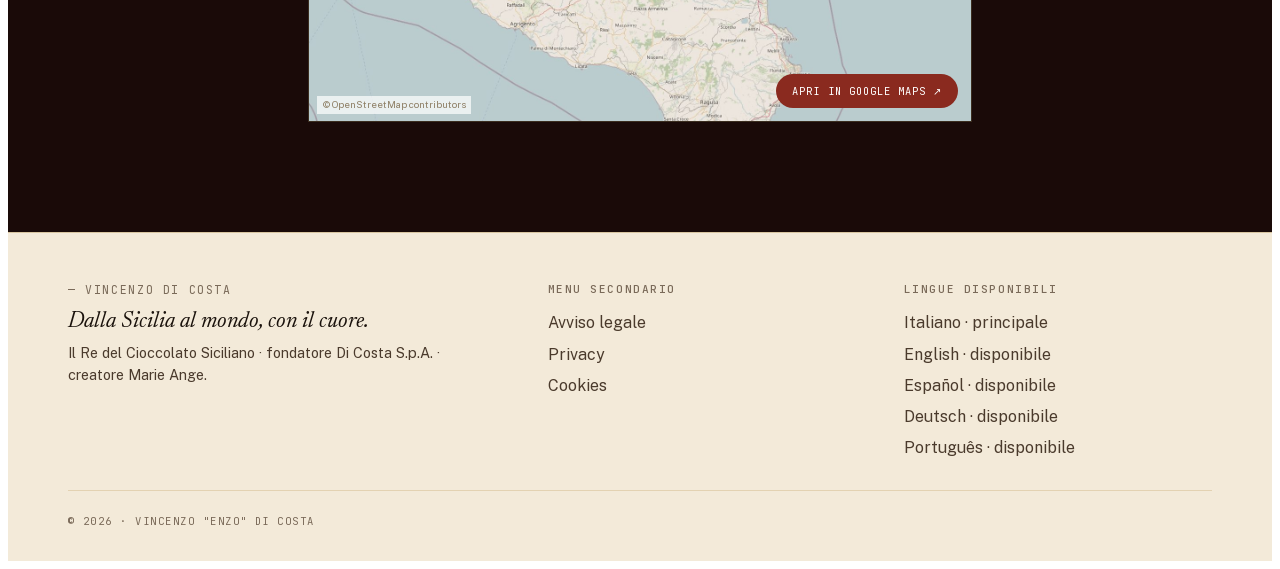
==== commit 0621e53e: "Auto-publish: sync desde Website (2026-10-12 20:43:53)" ====
--- a/index.html
+++ b/index.html
@@ -2008,7 +2008,6 @@
       </div>
       <div class="edc-foot__rule">
         <span>© <span id="edc-year"></span> · Vincenzo "Enzo" Di Costa</span>
-        <span data-i18n="foot_briefing">Briefing editoriale · vista IT</span>
       </div>
     </div>
   </footer>
@@ -2295,7 +2294,6 @@
       foot_sub: 'The King of Sicilian Chocolate · founder of Di Costa S.p.A. · creator of Marie Ange.',
       foot_menu_h4: 'Secondary menu', foot_legal: 'Legal notice', foot_privacy: 'Privacy', foot_cookies: 'Cookies',
       foot_lang_h4: 'Available languages', foot_lang_it: 'Italiano · principale', foot_lang_en: 'English · available', foot_lang_es: 'Español · disponible', foot_lang_de: 'Deutsch · available', foot_lang_pt: 'Português · available',
-      foot_briefing: 'Editorial briefing · EN view',
       map_open: 'Open in Google Maps ↗',
       map_alt: 'Map of Sicily showing Di Costa S.p.A. in Francavilla di Sicilia'
     },
@@ -2428,7 +2426,6 @@
       foot_sub: 'El Rey del Chocolate Siciliano · fundador de Di Costa S.p.A. · creador de Marie Ange.',
       foot_menu_h4: 'Menú secundario', foot_legal: 'Aviso legal', foot_privacy: 'Privacidad', foot_cookies: 'Cookies',
       foot_lang_h4: 'Idiomas disponibles', foot_lang_it: 'Italiano · principal', foot_lang_en: 'English · disponible', foot_lang_es: 'Español · disponible', foot_lang_de: 'Deutsch · disponible', foot_lang_pt: 'Português · disponible',
-      foot_briefing: 'Resumen editorial · vista ES',
       map_open: 'Abrir en Google Maps ↗',
       map_alt: 'Mapa de Sicilia con la ubicación de Di Costa S.p.A. en Francavilla di Sicilia'
     },
@@ -2561,7 +2558,6 @@
       foot_sub: 'Der König der sizilianischen Schokolade · Gründer von Di Costa S.p.A. · Schöpfer von Marie Ange.',
       foot_menu_h4: 'Sekundärmenü', foot_legal: 'Impressum', foot_privacy: 'Datenschutz', foot_cookies: 'Cookies',
       foot_lang_h4: 'Verfügbare Sprachen', foot_lang_it: 'Italiano · Hauptsprache', foot_lang_en: 'English · verfügbar', foot_lang_es: 'Español · verfügbar', foot_lang_de: 'Deutsch · verfügbar', foot_lang_pt: 'Português · verfügbar',
-      foot_briefing: 'Redaktionelles Briefing · Ansicht DE',
       map_open: 'In Google Maps öffnen ↗',
       map_alt: 'Karte von Sizilien mit dem Standort der Di Costa S.p.A. in Francavilla di Sicilia'
     },
@@ -2694,7 +2690,6 @@
       foot_sub: 'O Rei do Chocolate Siciliano · fundador da Di Costa S.p.A. · criador da Marie Ange.',
       foot_menu_h4: 'Menu secundário', foot_legal: 'Aviso legal', foot_privacy: 'Privacidade', foot_cookies: 'Cookies',
       foot_lang_h4: 'Idiomas disponíveis', foot_lang_it: 'Italiano · principal', foot_lang_en: 'English · disponível', foot_lang_es: 'Español · disponível', foot_lang_de: 'Deutsch · disponível', foot_lang_pt: 'Português · disponível',
-      foot_briefing: 'Resumo editorial · vista PT',
       map_open: 'Abrir no Google Maps ↗',
       map_alt: 'Mapa da Sicília com a localização da Di Costa S.p.A. em Francavilla di Sicilia'
     }
